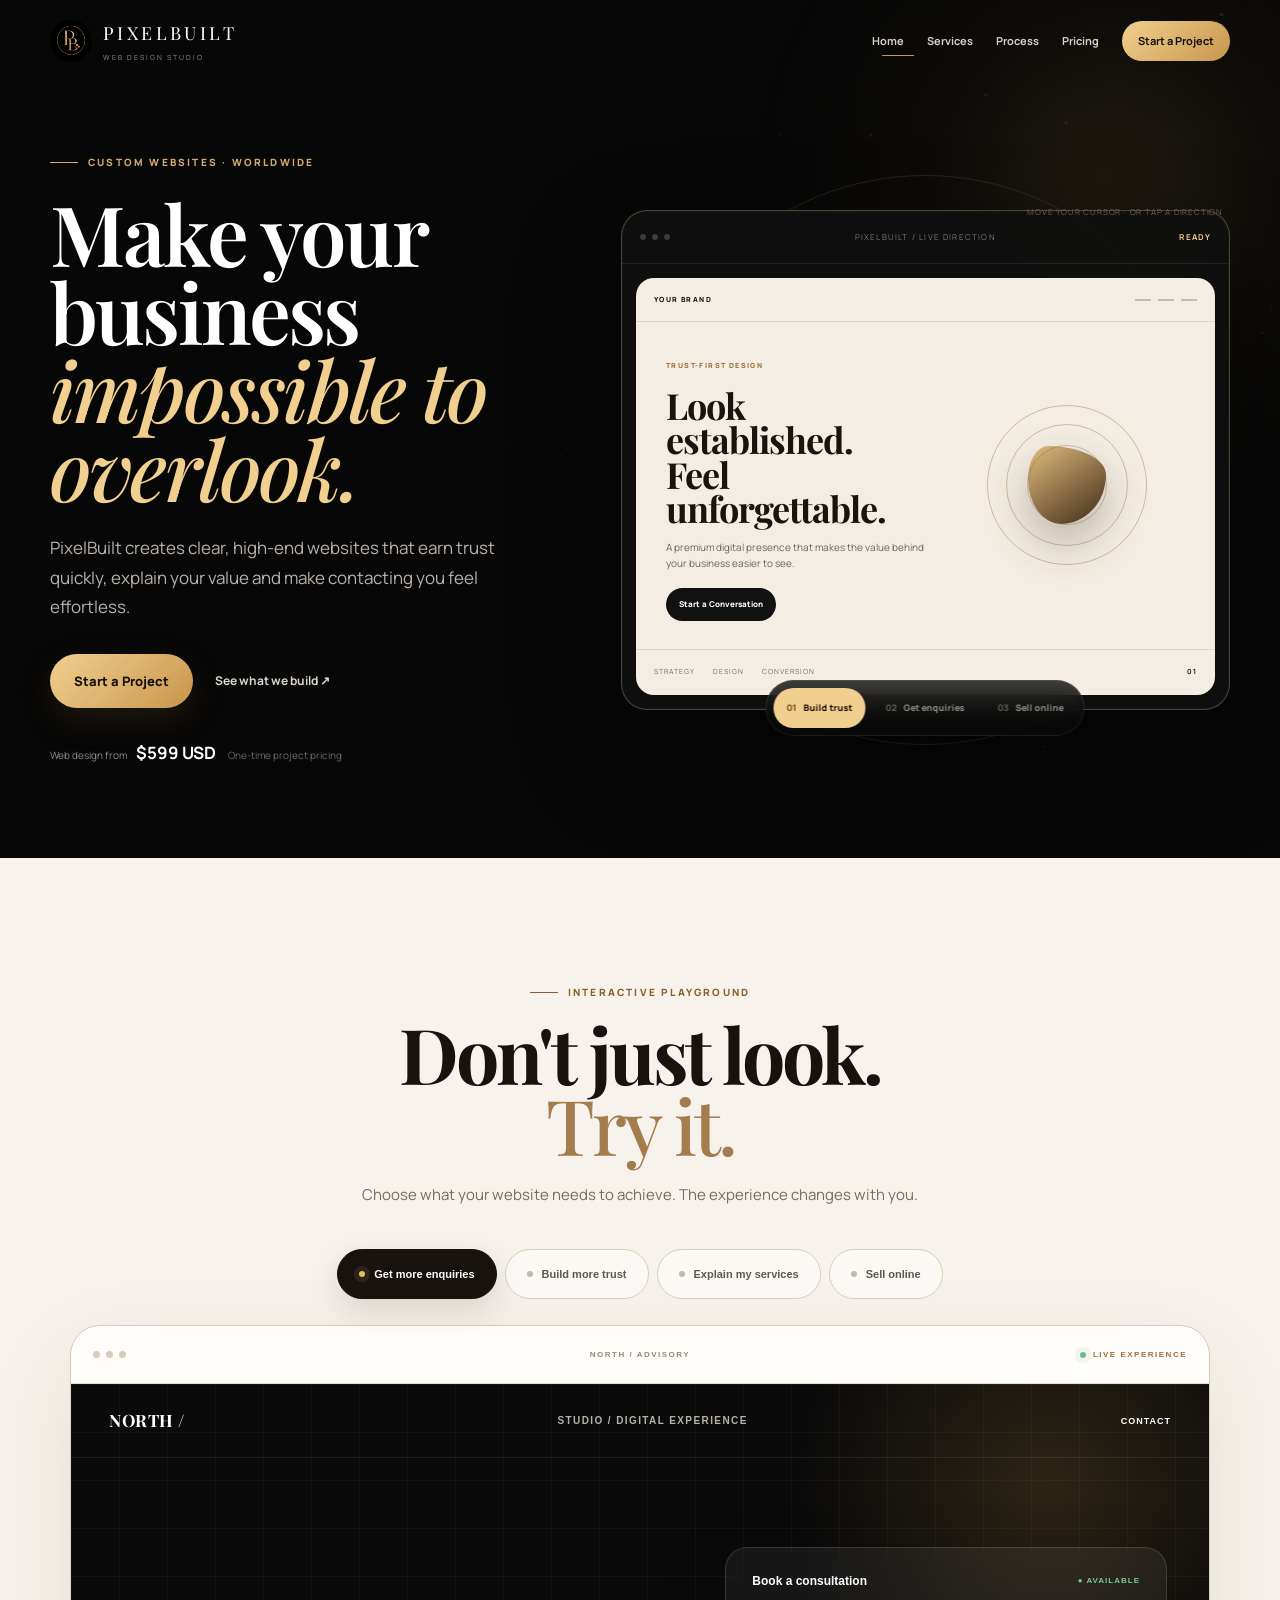
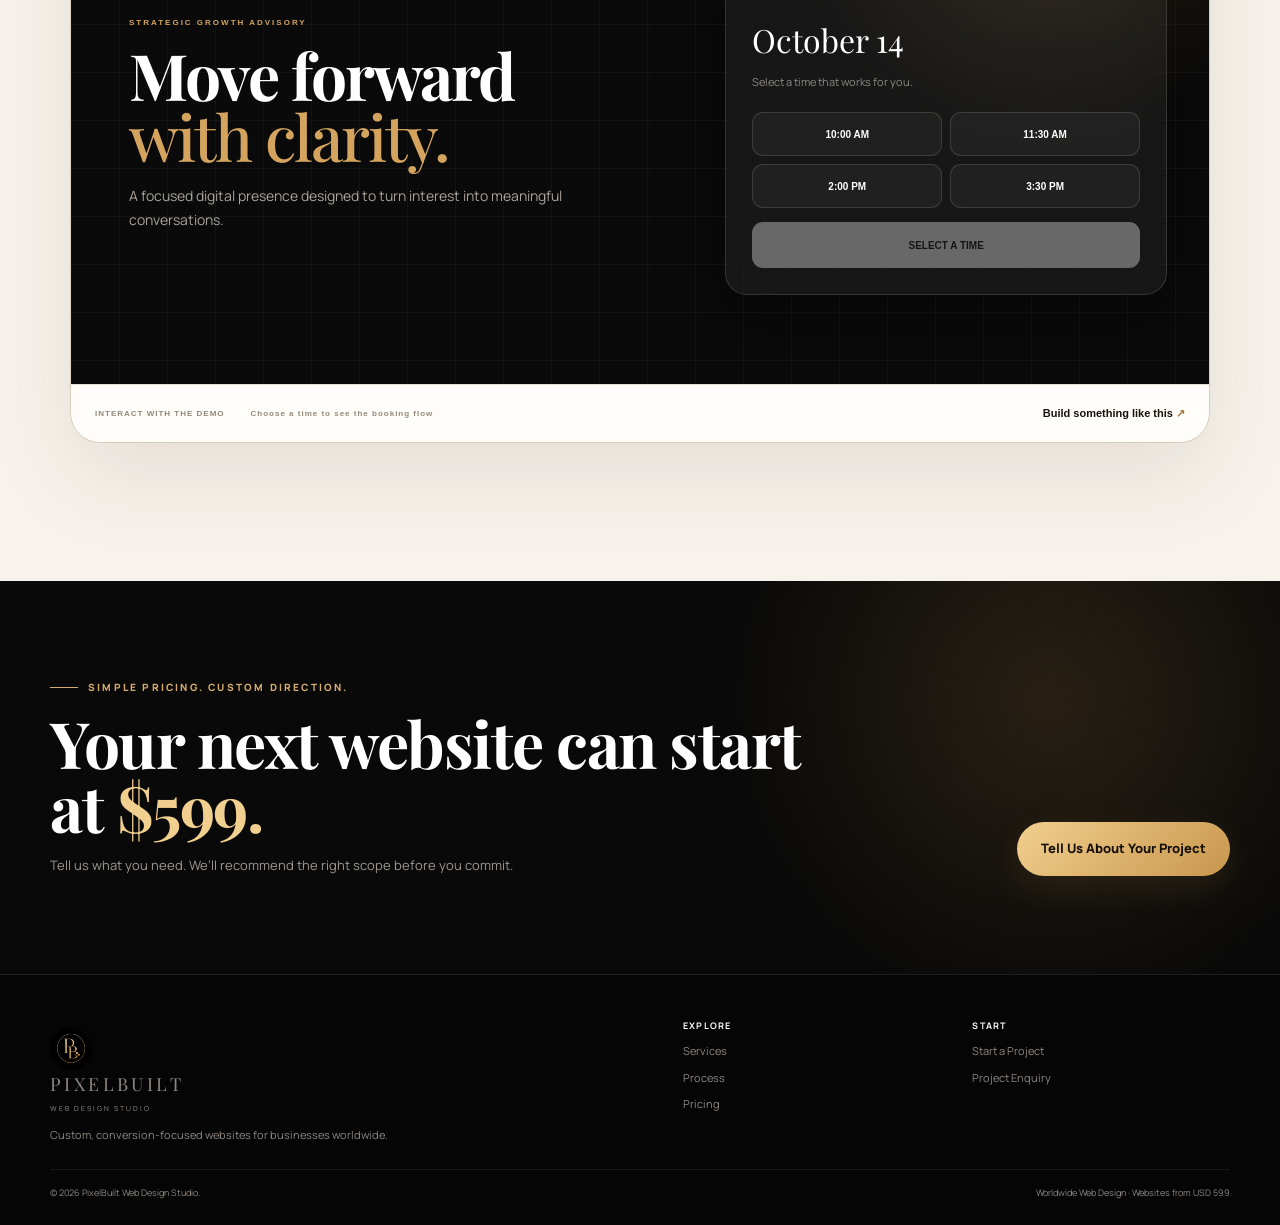
==== index.html @ 4c7f0cd5 "Add files via upload" ====
<!doctype html>
<html lang="en">
<head>
<meta charset="utf-8">
<meta name="viewport" content="width=device-width,initial-scale=1">
<title>PixelBuilt | Custom Websites That Move Business Forward</title>
<meta name="description" content="PixelBuilt designs premium, conversion-focused websites for businesses worldwide. Custom web design from USD 599.">
<meta name="theme-color" content="#070707">
<link rel="stylesheet" href="styles.css">
</head>
<body class="soft-entry home-v5">
<div aria-hidden="true" class="home-loader" id="homeLoader"><div class="home-loader-inner"><div class="home-loader-brand">PIXELBUILT</div><div class="home-loader-line"><i></i></div></div></div>
<header class="navbar">
  <div class="wrap nav">
    <a class="brand" href="index.html" aria-label="PixelBuilt home"><img alt="PixelBuilt logo" src="[data-uri]"><div><span class="brand-name">PIXELBUILT</span><span class="brand-sub">Web Design Studio</span></div></a>
    <nav class="nav-links" aria-label="Main navigation"><a href="index.html" aria-current="page">Home</a><a href="services.html">Services</a><a href="process.html">Process</a><a href="pricing.html">Pricing</a><a class="nav-cta magnetic" href="contact.html"><span>Start a Project</span></a></nav>
    <button class="menu-btn" type="button" aria-label="Open menu" aria-expanded="false">☰</button>
  </div>
</header>
<nav class="mobile-menu" aria-label="Mobile navigation"><a href="index.html">Home</a><a href="services.html">Services</a><a href="process.html">Process</a><a href="pricing.html">Pricing</a><a href="contact.html">Start a Project</a></nav>

<main>
<section class="v5-hero" id="hero">
  <canvas class="v5-field" id="v5Field" aria-hidden="true"></canvas>
  <div class="v5-ambient" aria-hidden="true"></div>
  <div class="wrap v5-hero-grid">
    <div class="v5-copy">
      <p class="v5-kicker reveal">Custom websites · Worldwide</p>
      <h1 class="v5-title reveal">Make your business<br><span>impossible to overlook.</span></h1>
      <p class="v5-lead reveal">PixelBuilt creates clear, high-end websites that earn trust quickly, explain your value and make contacting you feel effortless.</p>
      <div class="v5-actions reveal"><a class="v5-primary magnetic" href="contact.html"><span>Start a Project</span></a><a class="v5-text-link" href="services.html">See what we build <b>↗</b></a></div>
      <div class="v5-price reveal"><span>Web design from</span><strong>$599 USD</strong><i>One-time project pricing</i></div>
    </div>

    <div class="v5-stage reveal" id="v5Stage" aria-label="Interactive website experience preview">
      <div class="v5-orbit orbit-a"></div><div class="v5-orbit orbit-b"></div>
      <div class="v5-browser" id="v5Browser">
        <div class="v5-browser-top"><div class="v5-dots"><i></i><i></i><i></i></div><span>pixelbuilt / live direction</span><b id="v5Status">READY</b></div>
        <div class="v5-browser-body" id="v5BrowserBody">
          <div class="v5-site-head"><span>YOUR BRAND</span><div><i></i><i></i><i></i></div></div>
          <div class="v5-site-hero">
            <div class="v5-site-copy"><small id="v5Eyebrow">TRUST-FIRST DESIGN</small><h2 id="v5PreviewTitle">Look established.<br>Feel unforgettable.</h2><p id="v5PreviewText">A premium digital presence that makes the value behind your business easier to see.</p><button type="button" id="v5PreviewCta">Start a Conversation</button></div>
            <div class="v5-sculpture" aria-hidden="true"><div class="v5-core"></div><span class="v5-ring r1"></span><span class="v5-ring r2"></span><span class="v5-ring r3"></span></div>
          </div>
          <div class="v5-site-foot"><span>Strategy</span><span>Design</span><span>Conversion</span><b>01</b></div>
        </div>
      </div>
      <div class="v5-controls" role="group" aria-label="Change website goal"><button class="active" type="button" data-mode="trust"><span>01</span> Build trust</button><button type="button" data-mode="leads"><span>02</span> Get enquiries</button><button type="button" data-mode="sell"><span>03</span> Sell online</button></div>
      <p class="v5-hint">Move your cursor · or tap a direction</p>
    </div>
  </div>
</section>

<section class="v7-playground" id="playground">
  <div class="wrap">
    <div class="v7-head reveal">
      <p class="v5-kicker dark">Interactive playground</p>
      <h2>Don't just look.<br><span>Try it.</span></h2>
      <p>Choose what your website needs to achieve. The experience changes with you.</p>
    </div>
    <div class="v7-tabs reveal" role="tablist" aria-label="Interactive website demos">
      <button class="active" type="button" data-v7mode="leads" role="tab" aria-selected="true"><i></i>Get more enquiries</button>
      <button type="button" data-v7mode="trust" role="tab" aria-selected="false"><i></i>Build more trust</button>
      <button type="button" data-v7mode="clarity" role="tab" aria-selected="false"><i></i>Explain my services</button>
      <button type="button" data-v7mode="sell" role="tab" aria-selected="false"><i></i>Sell online</button>
    </div>
    <div class="v7-stage reveal" id="v7Stage" data-mode="leads">
      <div class="v7-chrome"><span class="v7-dots"><i></i><i></i><i></i></span><span id="v7Brand">NORTH / ADVISORY</span><span class="v7-live"><i></i> LIVE EXPERIENCE</span></div>
      <div class="v7-demo" id="v7Demo" aria-live="polite"></div>
      <div class="v7-stage-foot"><span>INTERACT WITH THE DEMO</span><span id="v7Hint">Choose a time to see the booking flow</span><a href="contact.html">Build something like this <b>↗</b></a></div>
    </div>
  </div>
</section>

<section class="v5-close">
  <div class="wrap v5-close-inner reveal">
    <div><p class="v5-kicker">Simple pricing. Custom direction.</p><h2>Your next website can start at <span>$599.</span></h2><p>Tell us what you need. We’ll recommend the right scope before you commit.</p></div>
    <a class="v5-primary magnetic" href="contact.html"><span>Tell Us About Your Project</span></a>
  </div>
</section>
</main>

<footer><div class="wrap"><div class="footer-grid"><div><a class="brand" href="index.html"><img alt="PixelBuilt logo" src="[data-uri]"><div><span class="brand-name">PIXELBUILT</span><span class="brand-sub">Web Design Studio</span></div></a><p class="footer-copy">Custom, conversion-focused websites for businesses worldwide.</p></div><div><h4>Explore</h4><a href="services.html">Services</a><a href="process.html">Process</a><a href="pricing.html">Pricing</a></div><div><h4>Start</h4><a href="contact.html">Start a Project</a><a href="contact.html">Project Enquiry</a></div></div><div class="footer-bottom"><span>© 2026 PixelBuilt Web Design Studio.</span><span>Worldwide Web Design · Websites from USD 599</span></div></div></footer>
<script src="app.js"></script><script src="home-v5.js"></script>
</body></html>
---- styles.css ----
@import url('https://fonts.googleapis.com/css2?family=DM+Sans:wght@400;500;600;700&family=Manrope:wght@400;500;600;700;800&family=Playfair+Display:wght@500;600;700&display=swap');
:root{--bg:#070707;--bg2:#0c0c0c;--panel:#111;--panel2:#171717;--gold:#c9964d;--gold2:#f1cf8e;--gold3:#8f652e;--cream:#f4eee5;--ink:#15110d;--muted:#a49b93;--line:rgba(255,255,255,.10);--shadow:0 28px 80px rgba(0,0,0,.35)}
*{box-sizing:border-box;margin:0;padding:0}html{scroll-behavior:smooth}body{font-family:Manrope,Arial,sans-serif;background:var(--bg);color:#fff;line-height:1.6;overflow-x:hidden}a{color:inherit;text-decoration:none}button,input,select,textarea{font:inherit}button{cursor:pointer}img{max-width:100%;display:block}.wrap{width:min(1180px,calc(100% - 42px));margin:auto}.page{min-height:100vh;position:relative}.section{padding:92px 0}.eyebrow{font-size:10px;letter-spacing:2px;text-transform:uppercase;color:var(--gold2);font-weight:800;display:flex;align-items:center;gap:10px}.eyebrow:before{content:"";width:28px;height:1px;background:var(--gold)}.display{font-family:"Playfair Display",serif;font-size:clamp(48px,7vw,88px);line-height:.95;letter-spacing:-2px;font-weight:600}.section-title{font-family:"Playfair Display",serif;font-size:clamp(38px,5vw,62px);line-height:1.02;letter-spacing:-1px}.lead{font-size:16px;color:#b7afa8;max-width:720px}.gold{color:var(--gold2)}
.navbar{position:fixed;inset:0 0 auto;z-index:1000;transition:.25s}.navbar.scrolled{background:rgba(7,7,7,.88);backdrop-filter:blur(18px);border-bottom:1px solid var(--line)}.nav{height:82px;display:flex;align-items:center;justify-content:space-between;gap:22px}.brand{display:flex;align-items:center;gap:11px}.brand img{width:42px;height:42px;border-radius:50%;object-fit:cover}.brand-name{font-family:"Playfair Display",serif;font-size:18px;letter-spacing:3.4px}.brand-sub{font-size:7px;letter-spacing:2px;text-transform:uppercase;color:#978e86;display:block;margin-top:4px}.nav-links{display:flex;align-items:center;gap:23px;font-size:11px;font-weight:700}.nav-links a{position:relative;padding:9px 0;color:#d6cec7}.nav-links a:not(.nav-cta):after{content:"";position:absolute;left:0;bottom:3px;width:0;height:1px;background:var(--gold2);transition:.25s}.nav-links a:hover:after,.nav-links a[aria-current="page"]:after{width:100%}.nav-cta{padding:11px 16px!important;border-radius:999px;background:linear-gradient(135deg,var(--gold2),var(--gold));color:#111!important}.menu-btn{display:none;width:44px;height:44px;border-radius:14px;border:1px solid #2d2d2d;background:#111;color:#fff;font-size:18px}.mobile-menu{display:none}
.page-transition{position:fixed;inset:0;z-index:9999;pointer-events:none;background:#090909;transform:translateY(100%);display:grid;place-items:center}.page-transition.show{animation:pagewipe .65s cubic-bezier(.7,0,.2,1) forwards}.transition-mark{display:flex;align-items:center;gap:10px;font-family:"Playfair Display",serif;letter-spacing:4px;color:var(--gold2)}.transition-mark i{width:7px;height:7px;background:var(--gold);box-shadow:12px 0 0 rgba(201,150,77,.65),24px 0 0 rgba(201,150,77,.35)}@keyframes pagewipe{0%{transform:translateY(100%)}45%{transform:translateY(0)}70%{transform:translateY(0)}100%{transform:translateY(-100%)}}
.cursor-glow{position:fixed;width:340px;height:340px;border-radius:50%;pointer-events:none;z-index:0;background:radial-gradient(circle,rgba(201,150,77,.11),rgba(201,150,77,0) 68%);transform:translate(-50%,-50%);mix-blend-mode:screen;opacity:.75}.grid-bg{position:absolute;inset:0;pointer-events:none;background-image:linear-gradient(rgba(255,255,255,.025) 1px,transparent 1px),linear-gradient(90deg,rgba(255,255,255,.025) 1px,transparent 1px);background-size:48px 48px;mask-image:linear-gradient(to bottom,black,transparent 90%)}
.btns{display:flex;gap:12px;flex-wrap:wrap;margin-top:28px}.btn{min-height:52px;padding:13px 21px;border-radius:999px;border:1px solid transparent;display:inline-flex;align-items:center;justify-content:center;gap:9px;font-size:12px;font-weight:800;transition:.22s ease;position:relative;overflow:hidden}.btn:hover{transform:translateY(-2px)}.btn-gold{background:linear-gradient(135deg,var(--gold2),var(--gold));color:#15110d}.btn-outline{border-color:rgba(255,255,255,.22);color:#fff}.btn-dark{background:#111;color:#fff}.magnetic span{display:inline-block;transition:transform .18s ease}
.hero{min-height:100vh;display:flex;align-items:center;padding:130px 0 80px;position:relative;overflow:hidden;background:radial-gradient(circle at 80% 18%,rgba(201,150,77,.14),transparent 28%),linear-gradient(180deg,#070707,#0b0b0b)}.hero-grid{display:grid;grid-template-columns:1.02fr .98fr;gap:62px;align-items:center;position:relative;z-index:2}.hero .lead{margin-top:22px}.status{display:inline-flex;align-items:center;gap:8px;padding:8px 11px;border:1px solid var(--line);border-radius:999px;color:#cfc7c0;background:rgba(255,255,255,.025);font-size:10px;margin-bottom:22px}.status i{width:6px;height:6px;border-radius:50%;background:#78d39c;box-shadow:0 0 0 5px rgba(120,211,156,.08)}.hero-meta{display:flex;gap:18px;flex-wrap:wrap;margin-top:24px;font-size:10px;color:#8f8881;text-transform:uppercase;letter-spacing:1px}.hero-meta strong{color:#fff;font-weight:700}.hero-price{margin-top:24px;color:#d5cdc5;font-size:12px}.hero-price strong{font-size:20px;color:#fff;margin-left:5px}
.ai-stage{position:relative;perspective:1200px}.ai-shell{border:1px solid rgba(241,207,142,.22);background:linear-gradient(180deg,rgba(21,21,21,.95),rgba(10,10,10,.98));border-radius:28px;box-shadow:0 35px 100px rgba(0,0,0,.45);overflow:hidden;transform-style:preserve-3d;transition:transform .25s ease}.ai-top{height:54px;display:flex;align-items:center;justify-content:space-between;padding:0 17px;border-bottom:1px solid var(--line)}.dots{display:flex;gap:6px}.dots i{width:7px;height:7px;border-radius:50%;background:#383838}.ai-top small{font-size:9px;letter-spacing:1.5px;text-transform:uppercase;color:#81786f}.ai-body{padding:20px}.ai-label{font-size:9px;text-transform:uppercase;letter-spacing:1.6px;color:#8c8176;margin-bottom:9px}.ai-field{display:flex;align-items:center;justify-content:space-between;padding:13px 14px;border:1px solid var(--line);border-radius:14px;background:#101010;margin-bottom:10px}.ai-field span{font-size:12px;color:#ddd5cd}.ai-field b{font-size:10px;color:var(--gold2)}.ai-progress{height:7px;border-radius:999px;background:#1f1f1f;overflow:hidden;margin:16px 0}.ai-progress i{display:block;height:100%;width:0;background:linear-gradient(90deg,var(--gold),var(--gold2));animation:progress 3.8s ease-in-out infinite}@keyframes progress{0%{width:0}48%,78%{width:100%}100%{width:0}}.ai-checks{display:grid;grid-template-columns:1fr 1fr;gap:9px}.ai-check{padding:12px;border-radius:13px;border:1px solid var(--line);background:#0e0e0e;font-size:10px;color:#bcb3aa}.ai-check strong{display:block;color:#fff;font-size:11px;margin-bottom:2px}.ai-preview{margin-top:14px;border:1px solid rgba(201,150,77,.18);border-radius:16px;background:#f5efe6;color:#16110c;overflow:hidden;min-height:180px;position:relative}.preview-nav{height:32px;background:#161616;color:#fff;padding:0 12px;display:flex;align-items:center;justify-content:space-between;font-size:7px;letter-spacing:1px}.preview-screen{display:grid;grid-template-columns:1.1fr .9fr;gap:10px;padding:18px}.preview-copy h4{font-family:"Playfair Display",serif;font-size:22px;line-height:1}.preview-copy p{font-size:8px;color:#655c54;margin-top:8px}.preview-button{display:inline-block;margin-top:10px;font-size:7px;padding:7px 9px;background:#111;color:white;border-radius:999px}.preview-art{border-radius:12px;background:radial-gradient(circle at 60% 30%,rgba(201,150,77,.45),transparent 34%),linear-gradient(135deg,#111,#29231d);min-height:110px;position:relative;overflow:hidden}.preview-art:after{content:"";position:absolute;width:90px;height:90px;border:1px solid rgba(241,207,142,.4);border-radius:22px;right:14px;top:18px;transform:rotate(18deg)}
.trust-strip{background:#0d0d0d;border-top:1px solid var(--line);border-bottom:1px solid var(--line)}.trust-grid{display:grid;grid-template-columns:repeat(4,1fr)}.trust-item{text-align:center;padding:19px 14px;border-right:1px solid var(--line)}.trust-item:last-child{border-right:0}.trust-item strong{font-size:13px;display:block}.trust-item span{display:block;margin-top:3px;font-size:9px;text-transform:uppercase;letter-spacing:1px;color:#8c847c}
.intelligence{background:#f5efe6;color:var(--ink)}.intelligence-grid{display:grid;grid-template-columns:.9fr 1.1fr;gap:50px;align-items:center}.goal-tabs{display:grid;gap:10px;margin-top:26px}.goal-tab{width:100%;text-align:left;padding:16px 18px;border-radius:16px;border:1px solid #d8cdbc;background:#fbf8f3;color:#1a1510;font-weight:800;display:flex;justify-content:space-between;align-items:center;transition:.22s}.goal-tab.active{background:#17120d;color:#fff;border-color:#17120d}.goal-tab small{font-weight:500;color:#8b8178}.goal-tab.active small{color:#bfb6ae}.goal-visual{min-height:420px;border-radius:28px;background:#111;color:#fff;border:1px solid #2a2a2a;position:relative;overflow:hidden;padding:24px;box-shadow:0 25px 60px rgba(40,25,10,.15)}.goal-canvas{position:absolute;inset:72px 24px 24px;display:grid;place-items:center}.goal-ui{width:min(430px,100%);border:1px solid #2c2c2c;background:#0c0c0c;border-radius:18px;padding:16px;transition:.3s}.goal-ui h3{font-family:"Playfair Display",serif;font-size:28px}.goal-ui p{font-size:11px;color:#aaa;margin-top:7px}.goal-modules{display:grid;grid-template-columns:1fr 1fr;gap:9px;margin-top:16px}.goal-module{min-height:78px;border:1px solid #272727;border-radius:12px;padding:11px;background:#141414}.goal-module b{display:block;color:var(--gold2);font-size:9px;text-transform:uppercase;letter-spacing:1px}.goal-module span{font-size:10px;color:#ddd}
.page-hero{padding:150px 0 72px;position:relative;overflow:hidden;background:radial-gradient(circle at 80% 10%,rgba(201,150,77,.12),transparent 26%),linear-gradient(180deg,#070707,#0b0b0b)}.page-hero-grid{display:grid;grid-template-columns:1fr .8fr;gap:50px;align-items:end}.page-index{font-size:10px;letter-spacing:2px;color:#8f867e;text-transform:uppercase;margin-bottom:18px}.page-hero .lead{margin-top:18px}.page-card{border:1px solid var(--line);border-radius:24px;background:#111;padding:24px}.page-card strong{font-family:"Playfair Display",serif;font-size:30px}.page-card p{font-size:11px;color:#aaa;margin-top:7px}
.service-layout{display:grid;grid-template-columns:.74fr 1.26fr;gap:24px}.service-menu{display:grid;gap:10px}.service-tab{padding:18px;border-radius:16px;border:1px solid var(--line);background:#101010;color:#ddd;text-align:left;transition:.2s}.service-tab.active{background:linear-gradient(135deg,#1a1611,#111);border-color:rgba(241,207,142,.28);color:#fff}.service-tab b{display:block;font-family:"Playfair Display",serif;font-size:24px}.service-tab span{font-size:10px;color:#918981}.service-panel{min-height:480px;border-radius:26px;border:1px solid var(--line);background:#111;padding:34px;position:relative;overflow:hidden}.service-panel h2{font-family:"Playfair Display",serif;font-size:48px;line-height:1}.service-panel p{max-width:620px;margin-top:14px;color:#aaa;font-size:14px}.flow{display:grid;grid-template-columns:repeat(4,1fr);gap:10px;margin-top:34px}.flow-step{padding:16px;border:1px solid var(--line);border-radius:15px;background:#0d0d0d;min-height:115px}.flow-step small{color:var(--gold2);font-size:9px;letter-spacing:1px}.flow-step strong{display:block;font-size:13px;margin-top:10px}.service-orbit{position:absolute;width:260px;height:260px;border:1px solid rgba(241,207,142,.12);border-radius:50%;right:-90px;bottom:-80px}.service-orbit:before,.service-orbit:after{content:"";position:absolute;inset:30px;border:1px solid rgba(241,207,142,.10);border-radius:50%}.service-orbit:after{inset:65px}
.process-stack{display:grid;gap:14px}.process-card{min-height:72vh;border:1px solid var(--line);border-radius:28px;background:#111;display:grid;grid-template-columns:120px 1fr;gap:28px;align-items:center;padding:42px;position:sticky;top:100px;overflow:hidden}.process-card:nth-child(2){top:120px}.process-card:nth-child(3){top:140px}.process-card:nth-child(4){top:160px}.process-no{font-family:"Playfair Display",serif;font-size:72px;color:var(--gold2)}.process-card h2{font-family:"Playfair Display",serif;font-size:clamp(44px,6vw,72px);line-height:.96}.process-card p{color:#aaa;max-width:600px;margin-top:15px}.process-chip{display:inline-flex;margin-top:20px;padding:8px 11px;border:1px solid rgba(241,207,142,.2);border-radius:999px;color:#d6b476;font-size:10px}.process-orbit{position:absolute;width:380px;height:380px;border:1px solid rgba(241,207,142,.08);border-radius:50%;right:-150px;top:-120px}
.pricing-grid{display:grid;grid-template-columns:.95fr 1.05fr;gap:24px}.package{border-radius:26px;border:1px solid var(--line);background:#111;padding:30px}.package.featured{background:linear-gradient(145deg,#1a1712,#101010);border-color:rgba(241,207,142,.26)}.package .tag{font-size:9px;letter-spacing:1.4px;text-transform:uppercase;color:var(--gold2)}.package h3{font-family:"Playfair Display",serif;font-size:36px;margin-top:10px}.package .price{font-size:54px;font-weight:800;letter-spacing:-2px;margin-top:8px}.package .price span{font-size:12px;font-weight:500;letter-spacing:0;color:#938a82}.package ul{display:grid;gap:10px;margin-top:20px}.package li{list-style:none;font-size:12px;color:#c0b8b0}.package li:before{content:"✓";color:var(--gold2);margin-right:8px;font-weight:800}.scope-builder{margin-top:24px;border-radius:26px;background:#f5efe6;color:#17120d;padding:28px}.scope-grid{display:grid;grid-template-columns:1fr 1fr;gap:26px}.scope-options{display:grid;gap:10px;margin-top:18px}.scope-option{padding:13px 14px;border:1px solid #d8ccbb;border-radius:13px;background:#fbf8f3;display:flex;align-items:center;gap:10px;cursor:pointer}.scope-option input{accent-color:#9c6d2c}.recommend{padding:24px;border-radius:20px;background:#17120d;color:#fff;min-height:100%;display:flex;flex-direction:column;justify-content:center}.recommend small{color:#cba56f;text-transform:uppercase;letter-spacing:1px}.recommend h3{font-family:"Playfair Display",serif;font-size:42px;margin-top:7px}.recommend p{font-size:12px;color:#aaa;margin-top:8px}.recommend .btn{margin-top:20px;align-self:flex-start}
.contact-shell{display:grid;grid-template-columns:.8fr 1.2fr;gap:42px;align-items:start}.contact-side h2{font-family:"Playfair Display",serif;font-size:50px;line-height:1}.contact-side p{color:#aaa;margin-top:14px}.private-note{margin-top:24px;padding:18px;border:1px solid var(--line);border-radius:18px;background:#111}.private-note strong{font-family:"Playfair Display",serif;font-size:24px}.private-note p{font-size:11px;margin-top:6px}.wizard{border-radius:26px;background:#f5efe6;color:#17120d;padding:28px;box-shadow:var(--shadow)}.wizard-progress{display:flex;gap:7px;margin-bottom:22px}.wizard-progress i{height:4px;flex:1;border-radius:99px;background:#ddd1c1}.wizard-progress i.active{background:#9d6d2d}.wizard-step{display:none}.wizard-step.active{display:block;animation:fade .28s ease}@keyframes fade{from{opacity:0;transform:translateY(6px)}to{opacity:1;transform:none}}.wizard h3{font-family:"Playfair Display",serif;font-size:34px}.wizard p{font-size:12px;color:#6f665d;margin-top:5px}.choice-grid{display:grid;grid-template-columns:1fr 1fr;gap:10px;margin-top:18px}.choice{padding:14px;border:1px solid #d9cebf;background:#fff;border-radius:13px;text-align:left;font-size:12px;font-weight:700}.choice.active{border-color:#9d6d2d;box-shadow:0 0 0 3px rgba(157,109,45,.08)}.field-grid{display:grid;grid-template-columns:1fr 1fr;gap:12px;margin-top:18px}.field.full{grid-column:1/-1}.field label{display:block;font-size:9px;text-transform:uppercase;letter-spacing:1px;font-weight:800;color:#6f665d;margin-bottom:5px}.field input,.field textarea,.field select{width:100%;padding:13px;border:1px solid #d8ccbb;border-radius:11px;background:#fff;outline:none}.field input:focus,.field textarea:focus,.field select:focus{border-color:#9d6d2d;box-shadow:0 0 0 3px rgba(157,109,45,.08)}.wizard-actions{display:flex;justify-content:space-between;gap:10px;margin-top:22px}.wizard-actions .btn{border-radius:13px;min-width:120px}.btn-light{background:#fff;border:1px solid #d8ccbb;color:#17120d}
.cta{padding:90px 0;text-align:center;background:radial-gradient(circle at 50% 10%,rgba(201,150,77,.13),transparent 26%),#090909}.cta h2{font-family:"Playfair Display",serif;font-size:clamp(44px,6vw,76px);line-height:.98}.cta p{max-width:650px;margin:16px auto 0;color:#aaa}.cta .btns{justify-content:center}
footer{padding:44px 0 24px;background:#050505;border-top:1px solid var(--line);color:#8f8780}.footer-grid{display:grid;grid-template-columns:1.4fr .6fr .6fr;gap:32px}.footer-grid h4{font-size:9px;letter-spacing:1.2px;text-transform:uppercase;color:#fff}.footer-grid a{display:block;margin-top:9px;font-size:11px}.footer-copy{max-width:340px;font-size:11px;margin-top:12px}.footer-bottom{border-top:1px solid rgba(255,255,255,.07);margin-top:26px;padding-top:16px;display:flex;justify-content:space-between;gap:16px;font-size:9px}.reveal{opacity:0;transform:translateY(16px);transition:.55s ease}.reveal.show{opacity:1;transform:none}
@media(max-width:980px){.cursor-glow{display:none}.nav-links{display:none}.menu-btn{display:grid;place-items:center}.mobile-menu{position:fixed;inset:74px 14px auto;z-index:1200;background:#0d0d0d;border:1px solid #292929;border-radius:20px;padding:14px;box-shadow:var(--shadow)}.mobile-menu.open{display:block}.mobile-menu a{display:block;padding:13px 10px;border-bottom:1px solid #1f1f1f;font-size:13px}.mobile-menu a:last-child{border-bottom:0;background:linear-gradient(135deg,var(--gold2),var(--gold));color:#111;border-radius:13px;margin-top:8px;font-weight:800}.hero-grid,.intelligence-grid,.page-hero-grid,.service-layout,.pricing-grid,.contact-shell{grid-template-columns:1fr}.hero{min-height:auto}.ai-stage{max-width:720px}.trust-grid{grid-template-columns:1fr 1fr}.trust-item:nth-child(2){border-right:0}.trust-item:nth-child(-n+2){border-bottom:1px solid var(--line)}.flow{grid-template-columns:1fr 1fr}.process-card{min-height:auto;position:relative!important;top:auto!important;grid-template-columns:80px 1fr}.scope-grid{grid-template-columns:1fr}.footer-grid{grid-template-columns:1.2fr .8fr}.footer-grid>div:last-child{grid-column:2}.ai-shell{transform:none!important}}
@media(max-width:620px){.wrap{width:min(100% - 28px,1180px)}.section{padding:68px 0}.nav{height:74px}.brand img{width:36px;height:36px}.brand-name{font-size:15px}.brand-sub{font-size:6px}.hero{padding:108px 0 58px}.display{font-size:clamp(48px,15vw,64px)}.lead{font-size:14px}.btns{display:grid;grid-template-columns:1fr}.btn{width:100%}.hero-meta{display:grid;grid-template-columns:1fr 1fr;gap:8px}.ai-body{padding:14px}.ai-checks{grid-template-columns:1fr}.preview-screen{grid-template-columns:1fr}.preview-art{min-height:88px}.trust-grid{grid-template-columns:1fr 1fr}.goal-visual{min-height:350px;padding:18px}.goal-canvas{inset:62px 16px 16px}.goal-modules{grid-template-columns:1fr}.page-hero{padding:116px 0 58px}.page-card{padding:19px}.service-panel{padding:22px;min-height:420px}.service-panel h2{font-size:40px}.flow{grid-template-columns:1fr 1fr}.flow-step{min-height:96px}.process-card{grid-template-columns:1fr;padding:28px;gap:8px}.process-no{font-size:48px}.process-card h2{font-size:44px}.package{padding:24px}.package .price{font-size:46px}.scope-builder{padding:20px}.contact-shell{gap:26px}.wizard{padding:20px}.choice-grid,.field-grid{grid-template-columns:1fr}.field.full{grid-column:auto}.wizard-actions{display:grid;grid-template-columns:1fr 1fr}.footer-grid{grid-template-columns:1fr}.footer-grid>div:last-child{grid-column:auto}.footer-bottom{flex-direction:column}.section-title{font-size:42px}}
@media(prefers-reduced-motion:reduce){*{animation:none!important;transition:none!important;scroll-behavior:auto!important}.reveal{opacity:1;transform:none}}
/* ===== PixelBuilt V2 motion / conversion enhancements ===== */
.scroll-progress{position:fixed;top:0;left:0;height:2px;width:0;z-index:2500;background:linear-gradient(90deg,var(--gold2),var(--gold));box-shadow:0 0 18px rgba(218,180,92,.35);pointer-events:none}
.motion-word{display:inline-grid;vertical-align:baseline;min-width:4.9em;color:var(--gold);position:relative}.motion-word span{grid-area:1/1;opacity:0;transform:translateY(.42em);transition:opacity .45s ease,transform .55s cubic-bezier(.2,.8,.2,1)}.motion-word span.active{opacity:1;transform:none}
.hero-proofline{display:flex;align-items:center;gap:10px;margin:16px 0 0;color:#bdb8ad;font-size:11px}.hero-proofline i{width:7px;height:7px;border-radius:50%;background:var(--gold);box-shadow:0 0 0 0 rgba(218,180,92,.4);animation:signalPulse 2s infinite}.hero-proofline strong{color:#fff;font-weight:650}@keyframes signalPulse{60%{box-shadow:0 0 0 8px rgba(218,180,92,0)}100%{box-shadow:0 0 0 0 rgba(218,180,92,0)}}
.engine-state{display:flex;align-items:center;justify-content:space-between;gap:14px;padding:10px 14px;border-bottom:1px solid rgba(255,255,255,.07);font-size:9px;letter-spacing:1.2px;text-transform:uppercase;color:#8f8a80}.engine-state strong{color:var(--gold);font-size:9px}.engine-meter{height:2px;background:#1e1e1e;overflow:hidden}.engine-meter i{display:block;height:100%;width:25%;background:linear-gradient(90deg,var(--gold2),var(--gold));transition:width .65s cubic-bezier(.2,.8,.2,1)}
.ai-shell.engine-pulse{animation:enginePulse .55s ease}@keyframes enginePulse{50%{border-color:rgba(218,180,92,.55);box-shadow:0 24px 80px rgba(0,0,0,.5),0 0 0 1px rgba(218,180,92,.08)}}
.signal-section{padding:44px 0 92px}.signal-shell{border-top:1px solid var(--line);border-bottom:1px solid var(--line);padding:42px 0;display:grid;grid-template-columns:.9fr 1.1fr;gap:70px;align-items:center}.signal-kicker{font-size:9px;letter-spacing:2px;text-transform:uppercase;color:var(--gold);margin-bottom:12px}.signal-title{font-size:clamp(38px,5vw,72px);line-height:.94;letter-spacing:-3px;margin:0}.signal-title em{font-style:normal;color:#777;transition:color .35s}.signal-copy{font-size:15px;line-height:1.8;color:#a7a39b;max-width:560px}.signal-switcher{display:flex;flex-wrap:wrap;gap:8px;margin-top:22px}.signal-btn{border:1px solid #2b2b2b;background:#0d0d0d;color:#aaa;padding:11px 14px;border-radius:999px;font:inherit;font-size:10px;cursor:pointer;transition:.25s}.signal-btn.active,.signal-btn:hover{border-color:rgba(218,180,92,.55);color:#fff;background:rgba(218,180,92,.08)}
.pixel-trail{position:fixed;width:5px;height:5px;background:var(--gold);z-index:2499;pointer-events:none;opacity:.75;transform:translate(-50%,-50%) rotate(45deg);animation:pixelFade .7s forwards}@keyframes pixelFade{to{opacity:0;transform:translate(-50%,-50%) rotate(90deg) scale(.2)}}
.tap-flash{position:absolute;border:1px solid rgba(218,180,92,.45);border-radius:50%;width:12px;height:12px;pointer-events:none;animation:tapFlash .55s ease-out forwards}@keyframes tapFlash{to{opacity:0;transform:scale(5)}}
.nav-links a:not(.nav-cta){position:relative}.nav-links a:not(.nav-cta)::after{content:"";position:absolute;left:10px;right:10px;bottom:3px;height:1px;background:var(--gold);transform:scaleX(0);transform-origin:right;transition:transform .28s ease}.nav-links a:hover::after,.nav-links a[aria-current="page"]::after{transform:scaleX(1);transform-origin:left}
.reveal-word{display:inline-block;overflow:hidden;vertical-align:bottom}.reveal-word>span{display:inline-block;transform:translateY(110%);transition:transform .7s cubic-bezier(.16,1,.3,1)}.show .reveal-word>span{transform:none}
@media(max-width:980px){.signal-shell{grid-template-columns:1fr;gap:24px}.pixel-trail{display:none}.signal-title{letter-spacing:-2px}.engine-state{padding:9px 12px}}
@media(max-width:620px){.signal-section{padding:20px 0 64px}.signal-shell{padding:34px 0}.signal-title{font-size:44px}.signal-copy{font-size:13px}.signal-switcher{display:grid;grid-template-columns:1fr 1fr}.signal-btn{min-height:44px}.hero-proofline{font-size:10px;line-height:1.5}.motion-word{min-width:4.6em}}
@media(prefers-reduced-motion:reduce){.hero-proofline i,.pixel-trail{animation:none!important}.motion-word span{transition:none}.engine-meter i{transition:none}}

/* V3 — calmer US-market layout: less content, more purposeful interaction */
.soft-entry main,.soft-entry footer{animation:softPageIn .42s ease both}@keyframes softPageIn{from{opacity:.01;transform:translateY(5px)}to{opacity:1;transform:none}}
.page-transition{display:none!important}
.home-loader{position:fixed;inset:0;z-index:12000;background:#070707;display:grid;place-items:center;transition:opacity .48s ease,visibility .48s ease}.home-loader.hide{opacity:0;visibility:hidden;pointer-events:none}.home-loader-inner{width:min(260px,70vw);text-align:center}.home-loader-brand{font-family:"Playfair Display",serif;font-size:22px;letter-spacing:5px;color:#f1cf8e}.home-loader-line{height:1px;background:#232323;margin-top:18px;overflow:hidden}.home-loader-line i{display:block;width:40%;height:100%;background:linear-gradient(90deg,transparent,var(--gold2),var(--gold));animation:homeLoad 1.05s ease-in-out both}@keyframes homeLoad{from{transform:translateX(-120%)}to{transform:translateX(260%)}}
.hero{min-height:auto;padding:148px 0 92px}.hero-grid{gap:74px}.hero .display{font-size:clamp(52px,6.6vw,84px);max-width:760px}.hero .lead{max-width:630px;font-size:17px;line-height:1.75}.hero-meta{margin-top:28px;gap:24px}.hero-meta div{display:flex;flex-direction:column;gap:2px;color:#78716b;font-size:9px}.hero-meta strong{font-size:11px}.ai-stage{opacity:.98}.ai-shell{box-shadow:0 30px 90px rgba(0,0,0,.42)}
.direction-section{padding:108px 0}.direction-shell{display:grid;grid-template-columns:.9fr 1.1fr;gap:80px;align-items:center}.direction-copy .lead{margin-top:18px}.direction-options{display:grid;gap:7px;margin-top:30px}.direction-option{width:100%;min-height:58px;border:1px solid #252525;background:#0d0d0d;color:#aaa;text-align:left;padding:14px 18px;border-radius:14px;display:flex;align-items:center;gap:16px;font-size:13px;transition:.28s ease}.direction-option span{font-size:9px;color:#6f675f;letter-spacing:1px}.direction-option:hover,.direction-option.active{background:#141414;border-color:rgba(201,150,77,.48);color:#fff;transform:translateX(5px)}.direction-option.active span{color:var(--gold2)}.direction-preview{min-width:0}.preview-browser{border:1px solid #242424;border-radius:24px;overflow:hidden;background:linear-gradient(145deg,#121212,#0b0b0b);box-shadow:0 34px 90px rgba(0,0,0,.32);transition:transform .35s ease,border-color .35s ease}.preview-browser:hover{transform:translateY(-4px);border-color:rgba(201,150,77,.32)}.browser-top{height:48px;display:flex;align-items:center;gap:7px;padding:0 16px;border-bottom:1px solid #222;color:#635d57;font-size:9px;letter-spacing:1px}.browser-top i{width:6px;height:6px;border-radius:50%;background:#393939}.browser-top span{margin-left:6px}.preview-content{padding:48px}.preview-kicker{font-size:9px;text-transform:uppercase;letter-spacing:2px;color:var(--gold2)}.preview-content h3{font-family:"Playfair Display",serif;font-size:clamp(36px,4vw,54px);line-height:1.02;margin-top:15px}.preview-content p{max-width:520px;color:#9c948d;font-size:13px;line-height:1.8;margin-top:18px}.preview-lines{display:grid;gap:9px;margin-top:32px}.preview-lines i{height:7px;border-radius:99px;background:#1e1e1e}.preview-lines i:nth-child(1){width:82%}.preview-lines i:nth-child(2){width:64%}.preview-lines i:nth-child(3){width:44%}.preview-cta{display:inline-flex;margin-top:30px;padding:12px 16px;border-radius:999px;background:linear-gradient(135deg,var(--gold2),var(--gold));color:#111;font-size:10px;font-weight:800}.text-link{display:inline-flex;align-items:center;gap:8px;margin-top:18px;font-size:11px;color:#b6aea7}.text-link span{color:var(--gold2);transition:transform .2s}.text-link:hover span{transform:translate(3px,-3px)}
.simple-offer{padding:96px 0;background:#f4eee5;color:#17120d}.simple-offer .eyebrow{color:#855b20}.simple-offer-grid{display:grid;grid-template-columns:1fr .8fr;gap:72px;align-items:end}.simple-offer .section-title{max-width:700px}.offer-side p{font-size:14px;line-height:1.8;color:#655d56;max-width:520px}.offer-actions{display:flex;align-items:center;gap:20px;margin-top:25px}.simple-offer .text-link{color:#554c45;margin-top:0}.cta{padding:104px 0}.cta h2{max-width:850px;margin:auto}.cta p{max-width:600px}
@media(max-width:980px){.direction-shell,.simple-offer-grid{grid-template-columns:1fr;gap:42px}.preview-browser:hover{transform:none}.direction-option:hover{transform:none}.hero-grid{gap:44px}.hero{padding-top:124px}}
@media(max-width:620px){.hero{padding:108px 0 62px}.hero .display{font-size:clamp(43px,12.5vw,58px);line-height:1}.hero .lead{font-size:14px;line-height:1.7}.hero-meta{grid-template-columns:repeat(3,1fr);gap:10px}.direction-section{padding:72px 0}.direction-options{margin-top:22px}.direction-option{min-height:54px;padding:12px 14px}.preview-content{padding:28px 22px}.preview-content h3{font-size:38px}.simple-offer{padding:72px 0}.offer-actions{display:grid;align-items:stretch;gap:10px}.offer-actions .text-link{justify-content:center;min-height:44px;align-items:center}.cta{padding:78px 0}.home-loader-inner{width:210px}.home-loader-brand{font-size:18px;letter-spacing:4px}}
@media(prefers-reduced-motion:reduce){.soft-entry main,.soft-entry footer,.home-loader-line i{animation:none!important}.direction-option,.preview-browser{transition:none!important}}

/* V4 — calmer, premium hero: one message + one interactive experience */
.hero-clean{min-height:auto;padding:150px 0 112px;background:radial-gradient(circle at 84% 18%,rgba(201,150,77,.11),transparent 31%),linear-gradient(180deg,#070707,#0a0a0a)}
.hero-clean-grid{display:grid;grid-template-columns:.96fr 1.04fr;gap:92px;align-items:center;position:relative;z-index:2}
.hero-clean-copy{max-width:670px}
.hero-clean-title{font-size:clamp(54px,6.4vw,86px);line-height:.98;letter-spacing:-2.4px;max-width:760px}
.hero-clean .lead{margin-top:24px;max-width:610px;font-size:17px;line-height:1.75;color:#aaa39c}
.hero-clean-actions{display:flex;align-items:center;gap:24px;margin-top:32px;flex-wrap:wrap}
.hero-clean-link{display:inline-flex;align-items:center;gap:8px;color:#d8d0c9;font-size:12px;font-weight:700;transition:.25s}
.hero-clean-link span{color:var(--gold2);transition:transform .25s}.hero-clean-link:hover{color:#fff}.hero-clean-link:hover span{transform:translate(3px,-3px)}
.hero-clean-note{margin-top:20px;color:#77716b;font-size:10px;letter-spacing:.15px}.hero-clean-note strong{color:#c9c1b9;font-weight:650}
.experience-card{min-width:0;border:1px solid rgba(255,255,255,.1);border-radius:30px;background:linear-gradient(145deg,rgba(20,20,20,.96),rgba(10,10,10,.99));box-shadow:0 34px 100px rgba(0,0,0,.36);overflow:hidden;position:relative;transition:border-color .35s,transform .35s}
@media(hover:hover) and (pointer:fine){.experience-card:hover{border-color:rgba(201,150,77,.3);transform:translateY(-3px)}}
.experience-top{padding:18px 20px 0}.experience-label{display:block;color:#726b65;font-size:9px;text-transform:uppercase;letter-spacing:1.7px;margin-bottom:12px}
.experience-tabs{display:flex;gap:6px;flex-wrap:wrap}.experience-tab{border:1px solid #272727;background:#0d0d0d;color:#8f8983;border-radius:999px;padding:9px 12px;font-size:10px;font-weight:700;min-height:38px;transition:.25s}.experience-tab.active{background:#f0c982;color:#15110c;border-color:#f0c982}.experience-tab:focus-visible{outline:2px solid var(--gold2);outline-offset:2px}
.experience-canvas{margin:18px;border-radius:22px;background:#f4eee5;color:#17120d;min-height:430px;position:relative;overflow:hidden;padding:28px 30px 24px;display:grid;grid-template-columns:1.05fr .95fr;grid-template-rows:auto 1fr auto;column-gap:24px}
.experience-brand{grid-column:1/-1;font-size:8px;letter-spacing:2px;font-weight:800;color:#7d746b}
.experience-copy{align-self:center;position:relative;z-index:2;max-width:370px}.experience-kicker{font-size:9px;text-transform:uppercase;letter-spacing:1.6px;color:#8e6228;font-weight:800}.experience-copy h2{font-family:"Playfair Display",serif;font-size:clamp(34px,3.5vw,48px);line-height:1.02;letter-spacing:-1px;margin-top:11px}.experience-copy p{font-size:11px;line-height:1.75;color:#6d645c;margin-top:14px;max-width:330px}.experience-cta{display:inline-flex;margin-top:22px;padding:10px 13px;border-radius:999px;background:#111;color:#fff;font-size:9px;font-weight:800}
.experience-visual{position:relative;align-self:center;justify-self:center;width:min(210px,100%);aspect-ratio:1;display:grid;place-items:center}.visual-core{width:44%;aspect-ratio:1;border-radius:28% 45% 38% 52%;background:radial-gradient(circle at 30% 30%,#efd7a0,rgba(201,150,77,.85) 42%,#49351f 100%);filter:saturate(.82);animation:coreMorph 7s ease-in-out infinite}.visual-orbit{position:absolute;border:1px solid rgba(23,18,13,.18);border-radius:44%}.orbit-one{width:78%;height:78%;animation:orbitSpin 16s linear infinite}.orbit-two{width:58%;height:58%;transform:rotate(35deg);animation:orbitSpinReverse 12s linear infinite}.visual-dot{position:absolute;width:7px;height:7px;border-radius:2px;background:#8c632f}.dot-one{left:13%;top:46%}.dot-two{right:17%;top:20%}.dot-three{right:9%;bottom:26%}
.experience-footer{grid-column:1/-1;display:flex;gap:10px;flex-wrap:wrap;align-self:end;padding-top:20px;border-top:1px solid rgba(23,18,13,.1);font-size:8px;text-transform:uppercase;letter-spacing:1px;color:#756c64}.experience-footer span+span:before{content:"·";margin-right:10px;color:#b18a52}
@keyframes coreMorph{0%,100%{border-radius:28% 45% 38% 52%;transform:rotate(-5deg) scale(1)}50%{border-radius:47% 30% 54% 34%;transform:rotate(7deg) scale(1.07)}}@keyframes orbitSpin{to{transform:rotate(360deg)}}@keyframes orbitSpinReverse{to{transform:rotate(-325deg)}}
@media(max-width:980px){.hero-clean{padding:126px 0 86px}.hero-clean-grid{grid-template-columns:1fr;gap:54px}.hero-clean-copy{max-width:760px}.experience-card{max-width:760px;width:100%}}
@media(max-width:620px){.hero-clean{padding:108px 0 68px}.hero-clean-grid{gap:38px}.hero-clean-title{font-size:clamp(46px,13vw,60px);letter-spacing:-1.6px}.hero-clean .lead{font-size:14px;line-height:1.7;margin-top:19px}.hero-clean-actions{display:grid;grid-template-columns:1fr;gap:12px;margin-top:26px}.hero-clean-actions .btn{width:100%}.hero-clean-link{justify-content:center;min-height:44px}.hero-clean-note{text-align:center;margin-top:13px}.experience-card{border-radius:22px}.experience-top{padding:16px 15px 0}.experience-tabs{display:grid;grid-template-columns:repeat(3,1fr);gap:5px}.experience-tab{padding:8px 5px;font-size:9px;min-width:0}.experience-canvas{margin:13px;min-height:420px;padding:22px 18px 19px;grid-template-columns:1fr;grid-template-rows:auto auto 1fr auto;gap:0}.experience-copy{margin-top:25px;max-width:none}.experience-copy h2{font-size:36px}.experience-copy p{font-size:11px}.experience-visual{width:154px;margin:24px auto 10px}.experience-footer{justify-content:center;text-align:center;gap:7px}.experience-footer span+span:before{margin-right:7px}}
@media(prefers-reduced-motion:reduce){.visual-core,.visual-orbit{animation:none!important}.experience-card{transition:none!important}}

/* ===== PixelBuilt V5 — immersive, clean technology-led home ===== */
.home-v5{background:#070707;color:#fff}
.home-v5 .navbar{border-bottom:1px solid transparent}
.home-v5 .navbar.scrolled{background:rgba(7,7,7,.82)}
.v5-hero{position:relative;min-height:760px;padding:154px 0 92px;overflow:hidden;background:#070707}
.v5-field{position:absolute;inset:0;width:100%;height:100%;opacity:.52;pointer-events:none}
.v5-ambient{position:absolute;width:720px;height:720px;border-radius:50%;right:-180px;top:-180px;background:radial-gradient(circle,rgba(201,150,77,.18),rgba(201,150,77,.05) 34%,transparent 68%);filter:blur(6px);pointer-events:none}
.v5-hero:after{content:"";position:absolute;inset:0;background:linear-gradient(90deg,#070707 0%,rgba(7,7,7,.93) 32%,rgba(7,7,7,.48) 67%,rgba(7,7,7,.18));pointer-events:none}
.v5-hero-grid{position:relative;z-index:2;display:grid;grid-template-columns:.9fr 1.1fr;gap:72px;align-items:center}
.v5-kicker{font-size:10px;letter-spacing:2.2px;text-transform:uppercase;font-weight:800;color:#d3ab6d;display:flex;align-items:center;gap:10px}.v5-kicker:before{content:"";width:28px;height:1px;background:currentColor}.v5-kicker.dark{color:#8a6028}
.v5-title{font-family:"Playfair Display",serif;font-size:clamp(58px,6.5vw,92px);line-height:.94;letter-spacing:-2.8px;font-weight:600;margin-top:24px;max-width:740px}.v5-title span{color:var(--gold2);font-style:italic;font-weight:500}
.v5-lead{margin-top:26px;max-width:630px;font-size:17px;line-height:1.75;color:#b9b1aa}
.v5-actions{display:flex;align-items:center;gap:22px;margin-top:32px;flex-wrap:wrap}.v5-primary{min-height:54px;padding:0 24px;border-radius:999px;background:linear-gradient(135deg,var(--gold2),var(--gold));color:#16100a;font-weight:800;font-size:13px;display:inline-flex;align-items:center;justify-content:center;transition:transform .2s ease,box-shadow .2s ease;box-shadow:0 12px 34px rgba(201,150,77,.12)}.v5-primary:hover{box-shadow:0 18px 45px rgba(201,150,77,.2)}.v5-text-link{font-size:12px;color:#ddd6cf;font-weight:700}.v5-text-link b,.v5-inline-cta b{display:inline-block;transition:transform .2s}.v5-text-link:hover b,.v5-inline-cta:hover b{transform:translate(3px,-3px)}
.v5-price{display:flex;align-items:baseline;gap:9px;margin-top:31px;color:#938b84;font-size:10px;flex-wrap:wrap}.v5-price strong{font-size:17px;color:#fff}.v5-price i{font-style:normal;color:#6f6963;margin-left:3px}
.v5-stage{position:relative;min-height:560px;perspective:1200px;display:flex;align-items:center;justify-content:center}
.v5-orbit{position:absolute;left:50%;top:50%;border:1px solid rgba(241,207,142,.12);border-radius:50%;transform:translate(-50%,-50%);pointer-events:none}.orbit-a{width:570px;height:570px;animation:v5spin 24s linear infinite}.orbit-b{width:450px;height:450px;border-style:dashed;animation:v5spinReverse 19s linear infinite}@keyframes v5spin{to{transform:translate(-50%,-50%) rotate(360deg)}}@keyframes v5spinReverse{to{transform:translate(-50%,-50%) rotate(-360deg)}}
.v5-browser{position:relative;width:min(100%,640px);border-radius:26px;background:rgba(15,15,15,.94);border:1px solid rgba(241,207,142,.28);box-shadow:0 42px 100px rgba(0,0,0,.48),0 0 0 1px rgba(255,255,255,.025) inset;overflow:hidden;transform-style:preserve-3d;will-change:transform;transition:transform .22s ease-out}
.v5-browser-top{height:53px;padding:0 18px;display:flex;align-items:center;gap:12px;border-bottom:1px solid rgba(255,255,255,.08);color:#7f7770;font-size:8px;letter-spacing:1.2px;text-transform:uppercase}.v5-browser-top>span{flex:1;text-align:center}.v5-browser-top>b{font-size:8px;color:var(--gold2)}.v5-dots{display:flex;gap:6px}.v5-dots i{width:6px;height:6px;border-radius:50%;background:#3e3b39}
.v5-browser-body{margin:14px;background:#f3ede3;color:#19140f;border-radius:18px;overflow:hidden;min-height:405px;transition:background .38s ease,color .38s ease}
.v5-site-head{height:44px;padding:0 18px;display:flex;align-items:center;justify-content:space-between;border-bottom:1px solid rgba(21,17,13,.1);font-size:7px;letter-spacing:1.4px;font-weight:900}.v5-site-head>div{display:flex;gap:7px}.v5-site-head i{display:block;width:16px;height:2px;background:rgba(21,17,13,.22)}
.v5-site-hero{display:grid;grid-template-columns:1.05fr .95fr;align-items:center;min-height:300px;padding:28px 30px;gap:20px}.v5-site-copy small{font-size:7px;letter-spacing:1.4px;font-weight:900;color:#9a6e34}.v5-site-copy h2{font-family:"Playfair Display",serif;font-size:36px;line-height:.96;letter-spacing:-1px;margin-top:12px}.v5-site-copy p{font-size:10px;line-height:1.65;margin-top:13px;max-width:270px;color:#6d655c}.v5-site-copy button{border:0;background:#111;color:#fff;border-radius:999px;padding:10px 13px;font-size:8px;font-weight:800;margin-top:16px}
.v5-sculpture{width:190px;height:190px;margin:auto;position:relative;display:grid;place-items:center}.v5-core{width:78px;height:78px;border-radius:26% 74% 58% 42%/42% 37% 63% 58%;background:linear-gradient(145deg,#e2bd7d,#3d2a16);box-shadow:0 20px 45px rgba(61,42,22,.3);animation:v5morph 6s ease-in-out infinite}.v5-ring{position:absolute;border:1px solid rgba(130,91,43,.35);border-radius:50%;inset:15px;animation:v5ring 8s linear infinite}.v5-ring.r2{inset:34px;animation-duration:6s;animation-direction:reverse}.v5-ring.r3{inset:55px;animation-duration:4s}@keyframes v5ring{to{transform:rotate(360deg)}}@keyframes v5morph{0%,100%{border-radius:26% 74% 58% 42%/42% 37% 63% 58%;transform:rotate(-4deg) scale(1)}50%{border-radius:61% 39% 42% 58%/50% 61% 39% 50%;transform:rotate(7deg) scale(1.08)}}
.v5-site-foot{height:46px;display:flex;align-items:center;gap:18px;padding:0 18px;border-top:1px solid rgba(21,17,13,.1);font-size:7px;text-transform:uppercase;letter-spacing:1px;color:#756b62}.v5-site-foot b{margin-left:auto;color:#17120d}
.v5-controls{position:absolute;left:50%;bottom:4px;transform:translateX(-50%);display:flex;gap:7px;padding:7px;border:1px solid rgba(255,255,255,.08);background:rgba(10,10,10,.74);backdrop-filter:blur(14px);border-radius:999px;z-index:4;white-space:nowrap}.v5-controls button{min-height:40px;border:0;border-radius:999px;background:transparent;color:#8e8780;padding:0 13px;font-size:9px;font-weight:800;cursor:pointer;transition:.22s}.v5-controls button span{color:#5f5953;margin-right:5px}.v5-controls button.active{background:#f1cf8e;color:#17110a}.v5-controls button.active span{color:#71501f}.v5-hint{position:absolute;right:8px;top:26px;font-size:8px;color:#68615b;letter-spacing:.8px;text-transform:uppercase}
.v5-intent{padding:118px 0;background:#f6f1e9;color:#17120d}.v5-intent-head{max-width:870px}.v5-intent-head h2{font-family:"Playfair Display",serif;font-size:clamp(48px,5.6vw,76px);line-height:.98;letter-spacing:-2px;margin-top:18px}.v5-intent-head h2 span{color:#8b755c;font-weight:500}
.v5-intent-lab{display:grid;grid-template-columns:1.2fr .8fr;gap:70px;margin-top:64px;align-items:start}.v5-intent-sentence{font-family:"Playfair Display",serif;font-size:clamp(32px,3.5vw,54px);line-height:1.18;color:#1c1712}.v5-intent-sentence button{font:inherit;line-height:inherit;border:0;background:transparent;color:#a08f7c;padding:0 3px;cursor:pointer;position:relative}.v5-intent-sentence button:after{content:"";position:absolute;left:4px;right:4px;bottom:2px;height:2px;background:#c9964d;transform:scaleX(0);transform-origin:left;transition:.25s}.v5-intent-sentence button:hover,.v5-intent-sentence button.active{color:#15110d}.v5-intent-sentence button.active:after{transform:scaleX(1)}
.v5-intent-result{border-left:1px solid #d8cbb9;padding-left:34px;min-height:210px}.v5-intent-result small{font-size:8px;letter-spacing:1.5px;color:#8b755c;font-weight:900}.v5-intent-result h3{font-family:"Playfair Display",serif;font-size:34px;line-height:1.05;margin-top:15px}.v5-intent-result p{font-size:13px;line-height:1.75;color:#665e55;margin-top:14px;max-width:420px}.v5-inline-cta{display:inline-flex;margin-top:22px;font-size:11px;font-weight:900;border-bottom:1px solid #a47a40;padding-bottom:4px}
.v5-close{padding:98px 0;background:radial-gradient(circle at 82% 30%,rgba(201,150,77,.16),transparent 30%),#090909}.v5-close-inner{display:flex;align-items:end;justify-content:space-between;gap:44px}.v5-close h2{font-family:"Playfair Display",serif;font-size:clamp(42px,5vw,66px);line-height:1;letter-spacing:-1.5px;margin-top:16px;max-width:760px}.v5-close h2 span{color:var(--gold2)}.v5-close p:not(.v5-kicker){color:#9f9790;max-width:620px;margin-top:16px;font-size:13px}
@media(max-width:980px){.v5-hero{padding-top:128px}.v5-hero-grid{grid-template-columns:1fr;gap:52px}.v5-copy{max-width:760px}.v5-stage{min-height:540px}.v5-hero:after{background:linear-gradient(180deg,#070707 0%,rgba(7,7,7,.72) 56%,rgba(7,7,7,.28))}.v5-intent-lab{grid-template-columns:1fr;gap:38px}.v5-intent-result{border-left:0;border-top:1px solid #d8cbb9;padding:28px 0 0}.v5-close-inner{align-items:flex-start;flex-direction:column}.v5-close .v5-primary{align-self:flex-start}}
@media(max-width:620px){.v5-hero{padding:108px 0 66px;min-height:auto}.v5-title{font-size:clamp(48px,14vw,66px);letter-spacing:-1.8px}.v5-lead{font-size:14px;line-height:1.7}.v5-actions{display:grid;grid-template-columns:1fr;margin-top:26px;gap:13px}.v5-primary{width:100%}.v5-text-link{text-align:center;min-height:44px;display:flex;align-items:center;justify-content:center}.v5-price{justify-content:center;margin-top:22px}.v5-price i{width:100%;text-align:center}.v5-stage{min-height:490px;margin-top:2px}.v5-orbit{display:none}.v5-browser{border-radius:20px;transform:none!important}.v5-browser-top{height:45px;padding:0 13px}.v5-browser-top>span{font-size:6px}.v5-browser-body{margin:9px;min-height:360px}.v5-site-head{height:38px;padding:0 13px}.v5-site-hero{grid-template-columns:1fr;padding:22px 18px 12px;min-height:276px}.v5-site-copy h2{font-size:31px}.v5-site-copy p{font-size:9px}.v5-sculpture{width:115px;height:115px;position:absolute;right:15px;bottom:56px;opacity:.48}.v5-core{width:48px;height:48px}.v5-site-foot{height:40px;padding:0 12px;gap:11px}.v5-controls{bottom:0;width:100%;justify-content:center;padding:6px;gap:4px}.v5-controls button{flex:1;padding:0 6px;font-size:8px}.v5-controls button span{display:none}.v5-hint{display:none}.v5-intent{padding:78px 0}.v5-intent-head h2{font-size:46px}.v5-intent-lab{margin-top:42px}.v5-intent-sentence{font-size:34px}.v5-intent-sentence button{display:inline}.v5-intent-result h3{font-size:30px}.v5-close{padding:74px 0}.v5-close h2{font-size:44px}}
@media(prefers-reduced-motion:reduce){.orbit-a,.orbit-b,.v5-core,.v5-ring{animation:none!important}.v5-browser{transition:none!important}}

/* V6 goal experience — clean, interactive, product-like */
.v6-goals{padding:124px 0 132px;background:#f7f3ec;color:#17120d;overflow:hidden}.v6-goals-head{text-align:center;max-width:760px;margin:0 auto}.v6-goals-head .v5-kicker{justify-content:center}.v6-goals-head h2{font-family:"Playfair Display",serif;font-size:clamp(48px,5.3vw,76px);line-height:1;letter-spacing:-2px;margin:18px 0 18px}.v6-goals-head h2 span{color:#a37d4e;font-weight:500}.v6-goals-head>p:last-child{font-size:15px;color:#756b61;line-height:1.7}.v6-goal-tabs{display:flex;justify-content:center;gap:8px;flex-wrap:wrap;margin:42px auto 34px}.v6-goal-tabs button{border:1px solid #d9cdbd;background:rgba(255,255,255,.42);color:#62584e;border-radius:999px;min-height:48px;padding:0 22px;font:800 12px/1 Arial,sans-serif;cursor:pointer;transition:transform .25s,background .25s,color .25s,border-color .25s,box-shadow .25s}.v6-goal-tabs button:hover{transform:translateY(-2px);border-color:#b89668}.v6-goal-tabs button.active{background:#17120d;color:#fff;border-color:#17120d;box-shadow:0 12px 30px rgba(30,20,10,.12)}.v6-live{max-width:1080px;margin:0 auto;border:1px solid #d8cbb9;border-radius:28px;background:#fffdf9;box-shadow:0 30px 80px rgba(65,45,20,.08);overflow:hidden}.v6-live-top{height:58px;padding:0 22px;display:grid;grid-template-columns:1fr auto 1fr;align-items:center;border-bottom:1px solid #e7ded2}.v6-live-top>span{display:flex;gap:6px}.v6-live-top i{display:block;width:7px;height:7px;border-radius:50%;background:#d8cbb9}.v6-live-top small{font-size:8px;font-weight:900;letter-spacing:1.7px;color:#8f8172}.v6-live-top>b{text-align:right;font-size:8px;letter-spacing:1.4px;color:#a4773c}.v6-live-body{display:grid;grid-template-columns:.9fr 1.1fr;min-height:470px}.v6-preview-copy{padding:70px 34px 62px 58px;display:flex;flex-direction:column;justify-content:center}.v6-preview-copy>small{font-size:8px;font-weight:900;letter-spacing:1.6px;color:#a4773c}.v6-preview-copy h3{font-family:"Playfair Display",serif;font-size:clamp(44px,4.1vw,62px);line-height:.98;letter-spacing:-1.7px;margin:20px 0}.v6-preview-copy h3 em{font-style:normal;color:#a37d4e;font-weight:500}.v6-preview-copy p{max-width:420px;color:#6e655c;font-size:14px;line-height:1.75}.v6-demo-cta{margin-top:28px;align-self:flex-start;display:inline-flex;align-items:center;gap:14px;background:#17120d;color:#fff;border-radius:999px;padding:15px 20px;font-size:11px;font-weight:900}.v6-demo-cta b{font-size:14px;color:#e5b96f}.v6-visual{position:relative;margin:24px 24px 24px 0;border-radius:21px;overflow:hidden;background:#0b0b0b;min-height:420px}.v6-grid{position:absolute;inset:0;background-image:linear-gradient(rgba(255,255,255,.045) 1px,transparent 1px),linear-gradient(90deg,rgba(255,255,255,.045) 1px,transparent 1px);background-size:38px 38px;mask-image:linear-gradient(to bottom,#000,transparent 92%)}.v6-glow{position:absolute;width:280px;height:280px;border-radius:50%;left:38%;top:18%;background:radial-gradient(circle,rgba(216,167,91,.24),rgba(216,167,91,0) 68%);animation:v6float 5s ease-in-out infinite}.v6-visual svg{position:absolute;inset:8% 6%;width:88%;height:78%;overflow:visible}.v6-visual path{fill:none;stroke:#d6a45b;stroke-width:1.5;stroke-dasharray:7 8;opacity:.75;animation:v6dash 7s linear infinite}.v6-signal span{position:absolute;width:7px;height:7px;border-radius:50%;background:#efc478;box-shadow:0 0 0 7px rgba(239,196,120,.08),0 0 25px rgba(239,196,120,.45);animation:v6pulse 2.6s ease-in-out infinite}.v6-signal span:nth-child(1){left:18%;top:68%}.v6-signal span:nth-child(2){left:39%;top:33%;animation-delay:.5s}.v6-signal span:nth-child(3){left:65%;top:61%;animation-delay:1s}.v6-signal span:nth-child(4){right:12%;top:25%;animation-delay:1.5s}.v6-card{position:absolute;min-width:132px;padding:13px 15px;border:1px solid rgba(255,255,255,.12);background:rgba(20,20,20,.72);backdrop-filter:blur(12px);border-radius:14px;color:#fff;transition:.4s}.v6-card small{display:block;color:#9d9489;font-size:6px;letter-spacing:1.3px;margin-bottom:5px}.v6-card b{font-size:11px}.v6-card.one{left:9%;bottom:12%;animation:v6card 5s ease-in-out infinite}.v6-card.two{right:8%;top:13%;animation:v6card 5s ease-in-out infinite reverse}.v6-live-foot{min-height:58px;padding:0 24px;display:flex;align-items:center;gap:28px;border-top:1px solid #e7ded2;font-size:9px;font-weight:800;color:#8a7d70;text-transform:uppercase;letter-spacing:.7px}.v6-live-foot a{margin-left:auto;color:#17120d;text-transform:none;letter-spacing:0;font-size:11px}.v6-live-foot a b{color:#a4773c}.v6-live.is-switching .v6-preview-copy,.v6-live.is-switching .v6-visual{animation:v6switch .38s ease}.v6-live[data-goal="trust"] .v6-glow{left:20%;top:8%}.v6-live[data-goal="clarity"] .v6-glow{left:55%;top:35%}.v6-live[data-goal="sell"] .v6-glow{left:46%;top:4%;transform:scale(1.18)}
@keyframes v6float{50%{transform:translate(18px,14px) scale(1.08)}}@keyframes v6pulse{50%{transform:scale(1.45);opacity:.65}}@keyframes v6dash{to{stroke-dashoffset:-120}}@keyframes v6card{50%{transform:translateY(-7px)}}@keyframes v6switch{0%{opacity:.45;transform:translateY(7px)}100%{opacity:1;transform:none}}
@media(max-width:820px){.v6-goals{padding:90px 0}.v6-goal-tabs{justify-content:flex-start;overflow-x:auto;flex-wrap:nowrap;padding:2px 2px 10px;scrollbar-width:none}.v6-goal-tabs::-webkit-scrollbar{display:none}.v6-goal-tabs button{flex:0 0 auto}.v6-live-body{grid-template-columns:1fr}.v6-preview-copy{padding:46px 34px 32px}.v6-visual{margin:0 20px 20px;min-height:340px}.v6-live-foot span{display:none}.v6-live-foot a{margin-left:auto}.v6-live-top{grid-template-columns:1fr 1fr}.v6-live-top small{display:none}}
@media(max-width:620px){.v6-goals{padding:74px 0 80px}.v6-goals-head{text-align:left}.v6-goals-head .v5-kicker{justify-content:flex-start}.v6-goals-head h2{font-size:44px;letter-spacing:-1.2px}.v6-goals-head>p:last-child{font-size:13px}.v6-goal-tabs{margin:30px 0 22px}.v6-goal-tabs button{min-height:44px;padding:0 17px;font-size:10px}.v6-live{border-radius:21px}.v6-live-top{height:48px;padding:0 15px}.v6-preview-copy{padding:34px 22px 26px}.v6-preview-copy h3{font-size:40px;margin:14px 0}.v6-preview-copy p{font-size:12px}.v6-demo-cta{margin-top:22px}.v6-visual{margin:0 12px 12px;min-height:280px}.v6-card{min-width:108px;padding:10px 11px}.v6-card.one{left:6%;bottom:9%}.v6-card.two{right:5%;top:9%}.v6-live-foot{min-height:50px;padding:0 16px}.v6-live-foot a{font-size:10px}}
@media(prefers-reduced-motion:reduce){.v6-glow,.v6-visual path,.v6-signal span,.v6-card{animation:none!important}}


/* V7 interactive playground */
.v7-playground{padding:126px 0 138px;background:#f7f3ec;color:#17120d;overflow:hidden}.v7-head{text-align:center;max-width:760px;margin:0 auto 42px}.v7-head .v5-kicker{justify-content:center}.v7-head h2{font-family:"Playfair Display",serif;font-size:clamp(54px,6vw,88px);line-height:.92;letter-spacing:-3px;margin:18px 0 22px}.v7-head h2 span{color:#a37d4e;font-weight:500}.v7-head>p:last-child{font-size:15px;color:#756b61;line-height:1.7}.v7-tabs{display:flex;justify-content:center;gap:8px;flex-wrap:wrap;margin:0 auto 26px}.v7-tabs button{border:1px solid #d9cdbd;background:rgba(255,255,255,.5);color:#62584e;border-radius:999px;min-height:50px;padding:0 21px;font:800 11px/1 Arial,sans-serif;cursor:pointer;display:flex;align-items:center;gap:9px;transition:.3s cubic-bezier(.2,.8,.2,1)}.v7-tabs button i{width:6px;height:6px;border-radius:50%;background:#c9b9a6;transition:.3s}.v7-tabs button:hover{transform:translateY(-2px);border-color:#b89668}.v7-tabs button.active{background:#17120d;color:#fff;border-color:#17120d;box-shadow:0 12px 32px rgba(30,20,10,.13)}.v7-tabs button.active i{background:#e6b867;box-shadow:0 0 0 5px rgba(230,184,103,.1)}
.v7-stage{max-width:1140px;margin:auto;border:1px solid #d8cbb9;border-radius:30px;background:#fffdf9;box-shadow:0 34px 90px rgba(65,45,20,.1);overflow:hidden;transition:.4s}.v7-chrome{height:58px;padding:0 22px;display:grid;grid-template-columns:1fr auto 1fr;align-items:center;border-bottom:1px solid #e7ded2;font:800 8px/1 Arial,sans-serif;letter-spacing:1.5px;color:#958777}.v7-dots{display:flex;gap:6px}.v7-dots i{width:7px;height:7px;border-radius:50%;background:#d8cbb9}.v7-live{justify-self:end;display:flex;align-items:center;gap:7px;color:#9b703a}.v7-live i{width:6px;height:6px;border-radius:50%;background:#70b98b;box-shadow:0 0 0 5px rgba(112,185,139,.1);animation:v7pulse 2s infinite}.v7-demo{position:relative;min-height:600px;background:#0a0a0a;color:#fff;overflow:hidden;isolation:isolate}.v7-demo:before{content:"";position:absolute;inset:0;z-index:-2;background-image:linear-gradient(rgba(255,255,255,.035) 1px,transparent 1px),linear-gradient(90deg,rgba(255,255,255,.035) 1px,transparent 1px);background-size:48px 48px}.v7-demo:after{content:"";position:absolute;width:520px;height:520px;border-radius:50%;right:-100px;top:-160px;z-index:-1;background:radial-gradient(circle,rgba(205,154,77,.18),transparent 68%);pointer-events:none;transition:1s}.v7-demo.switching>*{animation:v7swap .42s ease both}.v7-stage-foot{min-height:58px;padding:0 24px;display:flex;align-items:center;gap:26px;border-top:1px solid #e7ded2;font:800 8px/1 Arial,sans-serif;letter-spacing:1px;color:#948779}.v7-stage-foot a{margin-left:auto;color:#17120d;font-size:11px;letter-spacing:0;text-transform:none}.v7-stage-foot a b{color:#a4773c}
.v7-site-nav{height:74px;padding:0 38px;display:flex;align-items:center;justify-content:space-between;border-bottom:1px solid rgba(255,255,255,.08);font:800 10px/1 Arial,sans-serif;letter-spacing:1.4px}.v7-site-nav strong{font-family:"Playfair Display",serif;font-size:17px;letter-spacing:.5px}.v7-site-nav span{color:#b9b2aa}.v7-site-nav button{border:0;background:transparent;color:#fff;font:800 9px Arial;letter-spacing:1px;cursor:pointer}.v7-leads{min-height:526px;display:grid;grid-template-columns:1.15fr .85fr}.v7-lead-copy{padding:74px 30px 64px 58px;display:flex;flex-direction:column;justify-content:center}.v7-label{font:900 8px/1 Arial;letter-spacing:2px;color:#d4a45e;text-transform:uppercase}.v7-lead-copy h3,.v7-trust-copy h3,.v7-shop-copy h3{font-family:"Playfair Display",serif;font-size:clamp(48px,5vw,72px);line-height:.94;letter-spacing:-2px;margin:18px 0}.v7-lead-copy h3 em,.v7-trust-copy h3 em,.v7-shop-copy h3 em{font-style:normal;color:#d4a45e;font-weight:500}.v7-lead-copy p,.v7-shop-copy p{max-width:470px;color:#aaa39b;font-size:14px;line-height:1.75}.v7-book{margin:52px 42px 52px 0;align-self:center;border:1px solid rgba(255,255,255,.13);border-radius:22px;background:rgba(255,255,255,.055);backdrop-filter:blur(18px);padding:26px;box-shadow:0 30px 70px rgba(0,0,0,.3)}.v7-book-top{display:flex;justify-content:space-between;align-items:center;margin-bottom:26px}.v7-book-top b{font:800 12px Arial}.v7-book-top span{font:700 8px Arial;color:#75c995;letter-spacing:1px}.v7-date{font-family:"Playfair Display",serif;font-size:32px;margin-bottom:8px}.v7-book p{font-size:11px;color:#8e8983;margin-bottom:22px}.v7-times{display:grid;grid-template-columns:1fr 1fr;gap:8px}.v7-times button{height:44px;border:1px solid rgba(255,255,255,.13);border-radius:11px;background:rgba(255,255,255,.04);color:#fff;font:700 10px Arial;cursor:pointer;transition:.25s}.v7-times button:hover,.v7-times button.selected{background:#d4a45e;color:#17120d;border-color:#d4a45e;transform:translateY(-1px)}.v7-confirm{margin-top:14px;height:46px;width:100%;border:0;border-radius:11px;background:#fff;color:#111;font:900 10px Arial;cursor:pointer;transition:.25s}.v7-confirm.ready{background:#d4a45e}.v7-confirm:disabled{opacity:.35;cursor:not-allowed}
.v7-trust{padding:62px 58px 56px}.v7-trust-copy{max-width:720px}.v7-trust-copy p{color:#a8a098;max-width:580px;line-height:1.7}.v7-metrics{display:grid;grid-template-columns:repeat(3,1fr);gap:12px;margin-top:48px}.v7-metric{padding:25px;border:1px solid rgba(255,255,255,.1);border-radius:17px;background:rgba(255,255,255,.035);transition:.3s}.v7-metric:hover{transform:translateY(-5px);background:rgba(255,255,255,.06)}.v7-metric b{display:block;font-family:"Playfair Display",serif;font-size:40px;color:#e5b76e}.v7-metric span{font:800 8px Arial;letter-spacing:1.2px;color:#8f8881}.v7-quote{margin-top:12px;padding:24px;border:1px solid rgba(255,255,255,.1);border-radius:17px;display:flex;justify-content:space-between;gap:30px;align-items:center}.v7-quote q{font-family:"Playfair Display",serif;font-size:20px;line-height:1.35;max-width:650px}.v7-quote small{font:800 8px Arial;letter-spacing:1px;color:#9c958e;white-space:nowrap}
.v7-services{min-height:526px;display:grid;grid-template-columns:.78fr 1.22fr}.v7-service-menu{padding:46px 28px 46px 42px;border-right:1px solid rgba(255,255,255,.08)}.v7-service-menu>small{font:800 8px Arial;letter-spacing:1.6px;color:#8f8881}.v7-service-menu button{width:100%;display:flex;justify-content:space-between;align-items:center;padding:21px 0;border:0;border-bottom:1px solid rgba(255,255,255,.09);background:transparent;color:#77716b;text-align:left;font-family:"Playfair Display",serif;font-size:24px;cursor:pointer;transition:.3s}.v7-service-menu button span{font:800 8px Arial;color:#655f5a}.v7-service-menu button.active,.v7-service-menu button:hover{color:#fff;padding-left:8px}.v7-service-menu button.active span{color:#d4a45e}.v7-service-detail{padding:70px 58px;display:flex;flex-direction:column;justify-content:center;position:relative}.v7-service-detail:before{content:"";position:absolute;width:260px;height:260px;border:1px solid rgba(212,164,94,.18);border-radius:34% 66% 61% 39%;right:35px;top:60px;animation:v7shape 9s linear infinite;pointer-events:none}.v7-service-detail h3{font-family:"Playfair Display",serif;font-size:clamp(48px,5vw,72px);line-height:.95;margin:18px 0;max-width:600px}.v7-service-detail p{max-width:520px;color:#aaa39b;line-height:1.7}.v7-tech-tags{display:flex;flex-wrap:wrap;gap:7px;margin-top:28px}.v7-tech-tags span{border:1px solid rgba(255,255,255,.12);border-radius:999px;padding:9px 12px;font:800 8px Arial;letter-spacing:.7px;color:#b9b2aa}
.v7-shop{min-height:526px;display:grid;grid-template-columns:.8fr 1.2fr}.v7-shop-copy{padding:62px 20px 54px 54px;display:flex;flex-direction:column;justify-content:center}.v7-product-zone{position:relative;display:grid;place-items:center;perspective:900px;overflow:hidden}.v7-product-orbit{position:absolute;width:360px;height:360px;border:1px solid rgba(212,164,94,.18);border-radius:50%;animation:v7orbit 14s linear infinite}.v7-product-orbit:after{content:"";position:absolute;width:8px;height:8px;border-radius:50%;background:#e5b76e;top:30px;left:62px;box-shadow:0 0 22px #d4a45e}.v7-product{width:210px;height:290px;border-radius:34px 34px 28px 28px;background:linear-gradient(145deg,#2b2927,#111);border:1px solid rgba(255,255,255,.15);box-shadow:inset 16px 0 30px rgba(255,255,255,.04),inset -18px -10px 35px rgba(0,0,0,.6),0 40px 70px rgba(0,0,0,.5);position:relative;transition:transform .2s ease;display:flex;align-items:flex-end;justify-content:center;padding:28px;z-index:2}.v7-product:before{content:"NØVA";position:absolute;top:44%;left:50%;transform:translate(-50%,-50%);font:900 16px Arial;letter-spacing:4px;color:#d7b273}.v7-product:after{content:"";position:absolute;top:-20px;width:82px;height:34px;border-radius:9px 9px 3px 3px;background:linear-gradient(90deg,#151515,#3b3834,#151515);border:1px solid rgba(255,255,255,.12)}.v7-product small{font:700 7px Arial;letter-spacing:1.5px;color:#777}.v7-shop-actions{margin-top:28px}.v7-variants{display:flex;gap:8px;margin-bottom:13px}.v7-variants button{width:34px;height:34px;border-radius:50%;border:1px solid rgba(255,255,255,.18);background:#181818;cursor:pointer;position:relative}.v7-variants button:nth-child(2){background:#a08c72}.v7-variants button:nth-child(3){background:#d8d1c5}.v7-variants button.active:after{content:"";position:absolute;inset:-5px;border:1px solid #d4a45e;border-radius:50%}.v7-add{height:48px;padding:0 22px;border:0;border-radius:999px;background:#fff;color:#111;font:900 10px Arial;cursor:pointer;transition:.3s}.v7-add:hover{background:#d4a45e;transform:translateY(-2px)}.v7-bag{position:absolute;right:22px;top:20px;font:800 9px Arial;letter-spacing:1px;color:#ddd}.v7-bag.bump{animation:v7bump .45s ease}.v7-cart{position:absolute;right:0;top:0;bottom:0;width:min(360px,90%);background:#f7f3ec;color:#17120d;z-index:8;padding:34px;transform:translateX(102%);transition:.45s cubic-bezier(.2,.8,.2,1);box-shadow:-30px 0 70px rgba(0,0,0,.3)}.v7-cart.open{transform:none}.v7-cart-top{display:flex;justify-content:space-between;align-items:center}.v7-cart-top b{font-family:"Playfair Display",serif;font-size:28px}.v7-cart-top button{border:0;background:transparent;font-size:20px;cursor:pointer}.v7-cart-item{margin-top:42px;padding:20px 0;border-top:1px solid #ddd0bf;border-bottom:1px solid #ddd0bf;display:flex;justify-content:space-between}.v7-cart-item strong{font-family:"Playfair Display",serif}.v7-cart-total{display:flex;justify-content:space-between;margin:24px 0;font-weight:800}.v7-checkout{width:100%;height:50px;border:0;border-radius:999px;background:#17120d;color:#fff;font-weight:900;cursor:pointer}
@keyframes v7pulse{50%{opacity:.45}}@keyframes v7swap{0%{opacity:.2;transform:translateY(10px) scale(.995)}100%{opacity:1;transform:none}}@keyframes v7shape{to{transform:rotate(360deg)}}@keyframes v7orbit{to{transform:rotate(360deg)}}@keyframes v7bump{50%{transform:scale(1.25);color:#e5b76e}}
@media(max-width:820px){.v7-playground{padding:90px 0 100px}.v7-tabs{justify-content:flex-start;overflow-x:auto;flex-wrap:nowrap;padding:2px 2px 10px;scrollbar-width:none}.v7-tabs::-webkit-scrollbar{display:none}.v7-tabs button{flex:0 0 auto}.v7-demo{min-height:0}.v7-leads,.v7-services,.v7-shop{grid-template-columns:1fr}.v7-lead-copy,.v7-shop-copy{padding:52px 34px 30px}.v7-book{margin:0 28px 34px}.v7-service-menu{padding:30px;border-right:0;border-bottom:1px solid rgba(255,255,255,.08)}.v7-service-menu button{font-size:20px;padding:16px 0}.v7-service-detail{padding:48px 34px 60px;min-height:380px}.v7-trust{padding:52px 34px}.v7-product-zone{min-height:430px}.v7-stage-foot span{display:none}.v7-stage-foot a{margin-left:auto}.v7-chrome{grid-template-columns:1fr 1fr}.v7-chrome>span:nth-child(2){display:none}}
@media(max-width:620px){.v7-playground{padding:76px 0 84px}.v7-head{text-align:left;margin-bottom:30px}.v7-head .v5-kicker{justify-content:flex-start}.v7-head h2{font-size:48px;letter-spacing:-1.7px}.v7-head>p:last-child{font-size:13px}.v7-tabs{margin-bottom:18px}.v7-tabs button{min-height:44px;padding:0 16px;font-size:10px}.v7-stage{border-radius:21px}.v7-chrome{height:48px;padding:0 15px}.v7-lead-copy h3,.v7-trust-copy h3,.v7-shop-copy h3,.v7-service-detail h3{font-size:42px}.v7-lead-copy,.v7-shop-copy{padding:42px 24px 26px}.v7-book{margin:0 16px 24px;padding:20px}.v7-trust{padding:42px 24px}.v7-metrics{grid-template-columns:1fr 1fr;margin-top:30px}.v7-metric:last-child{grid-column:1/-1}.v7-quote{align-items:flex-start;flex-direction:column}.v7-service-menu{padding:24px}.v7-service-detail{padding:42px 24px 50px;min-height:350px}.v7-service-detail:before{width:190px;height:190px;right:-40px}.v7-product-zone{min-height:370px}.v7-product-orbit{width:300px;height:300px}.v7-product{width:175px;height:245px}.v7-stage-foot{padding:0 16px}.v7-stage-foot a{font-size:10px}}
@media(prefers-reduced-motion:reduce){.v7-live i,.v7-service-detail:before,.v7-product-orbit{animation:none!important}}
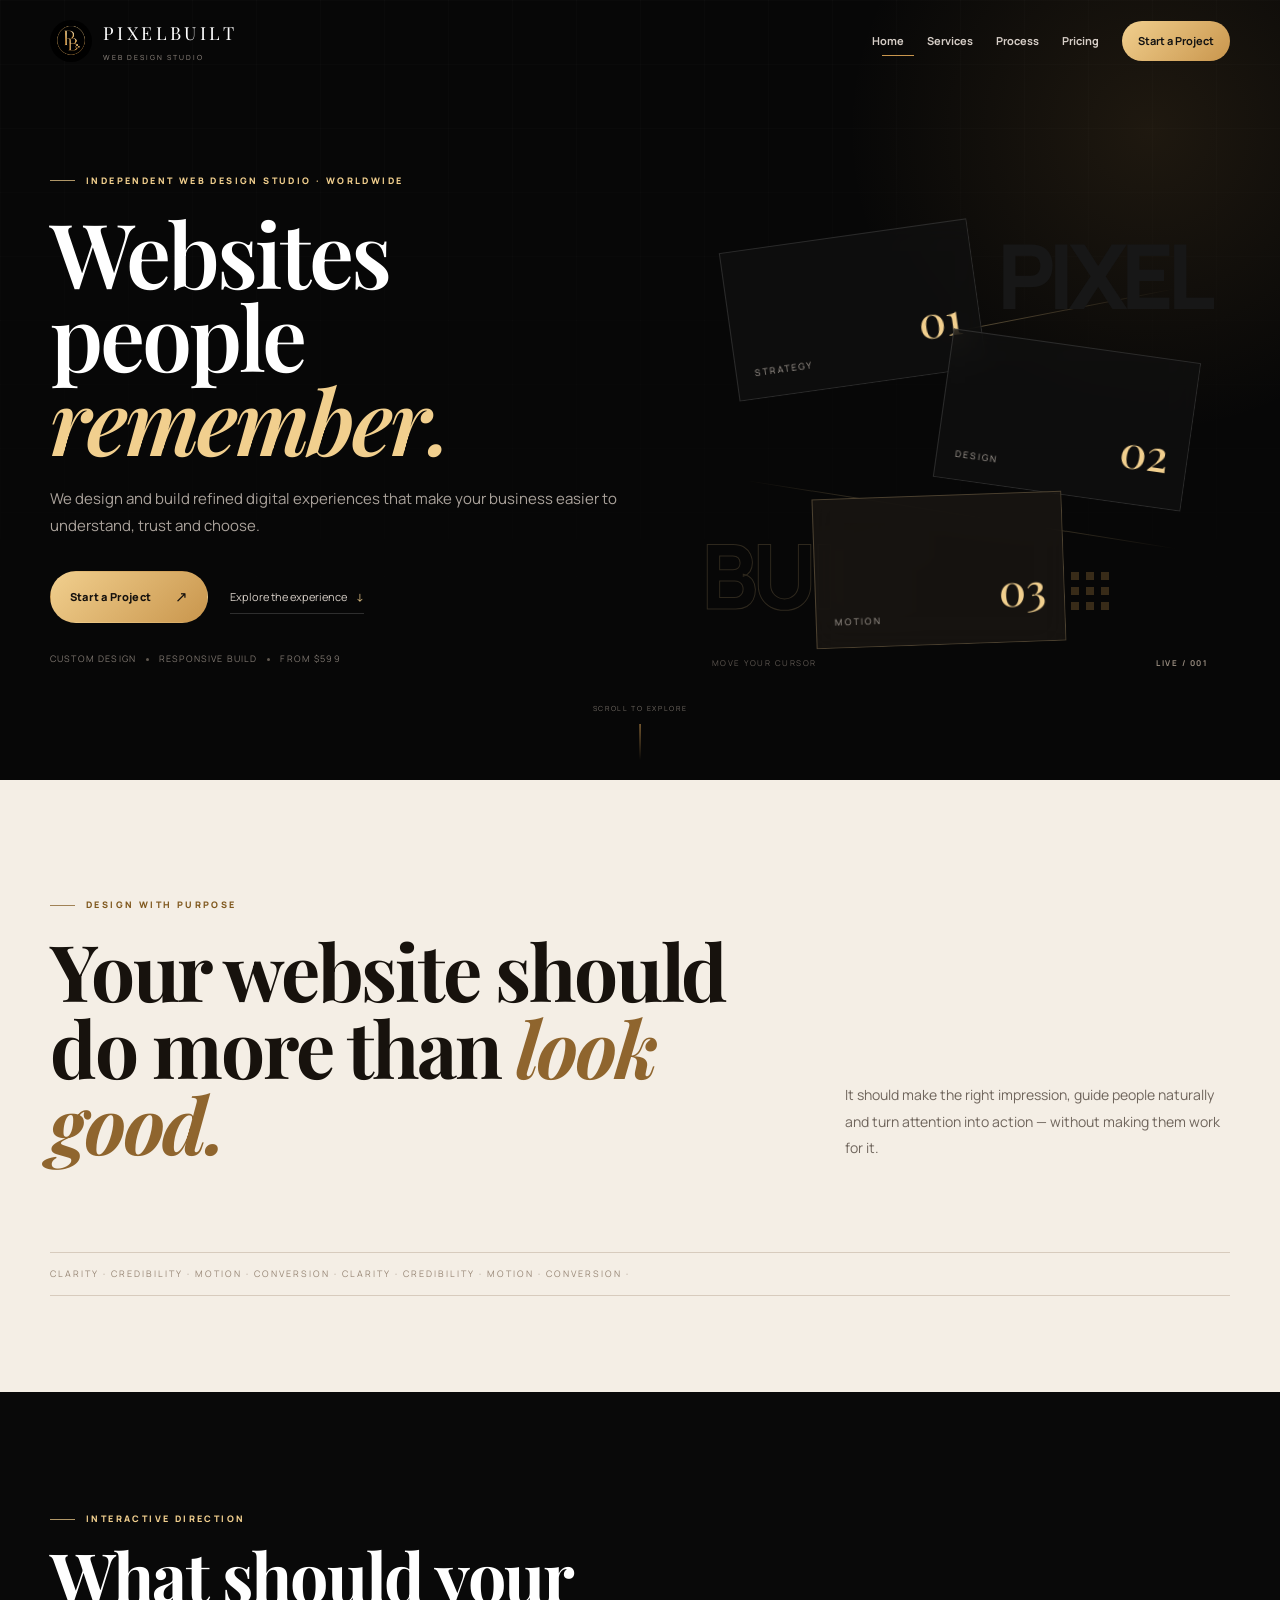
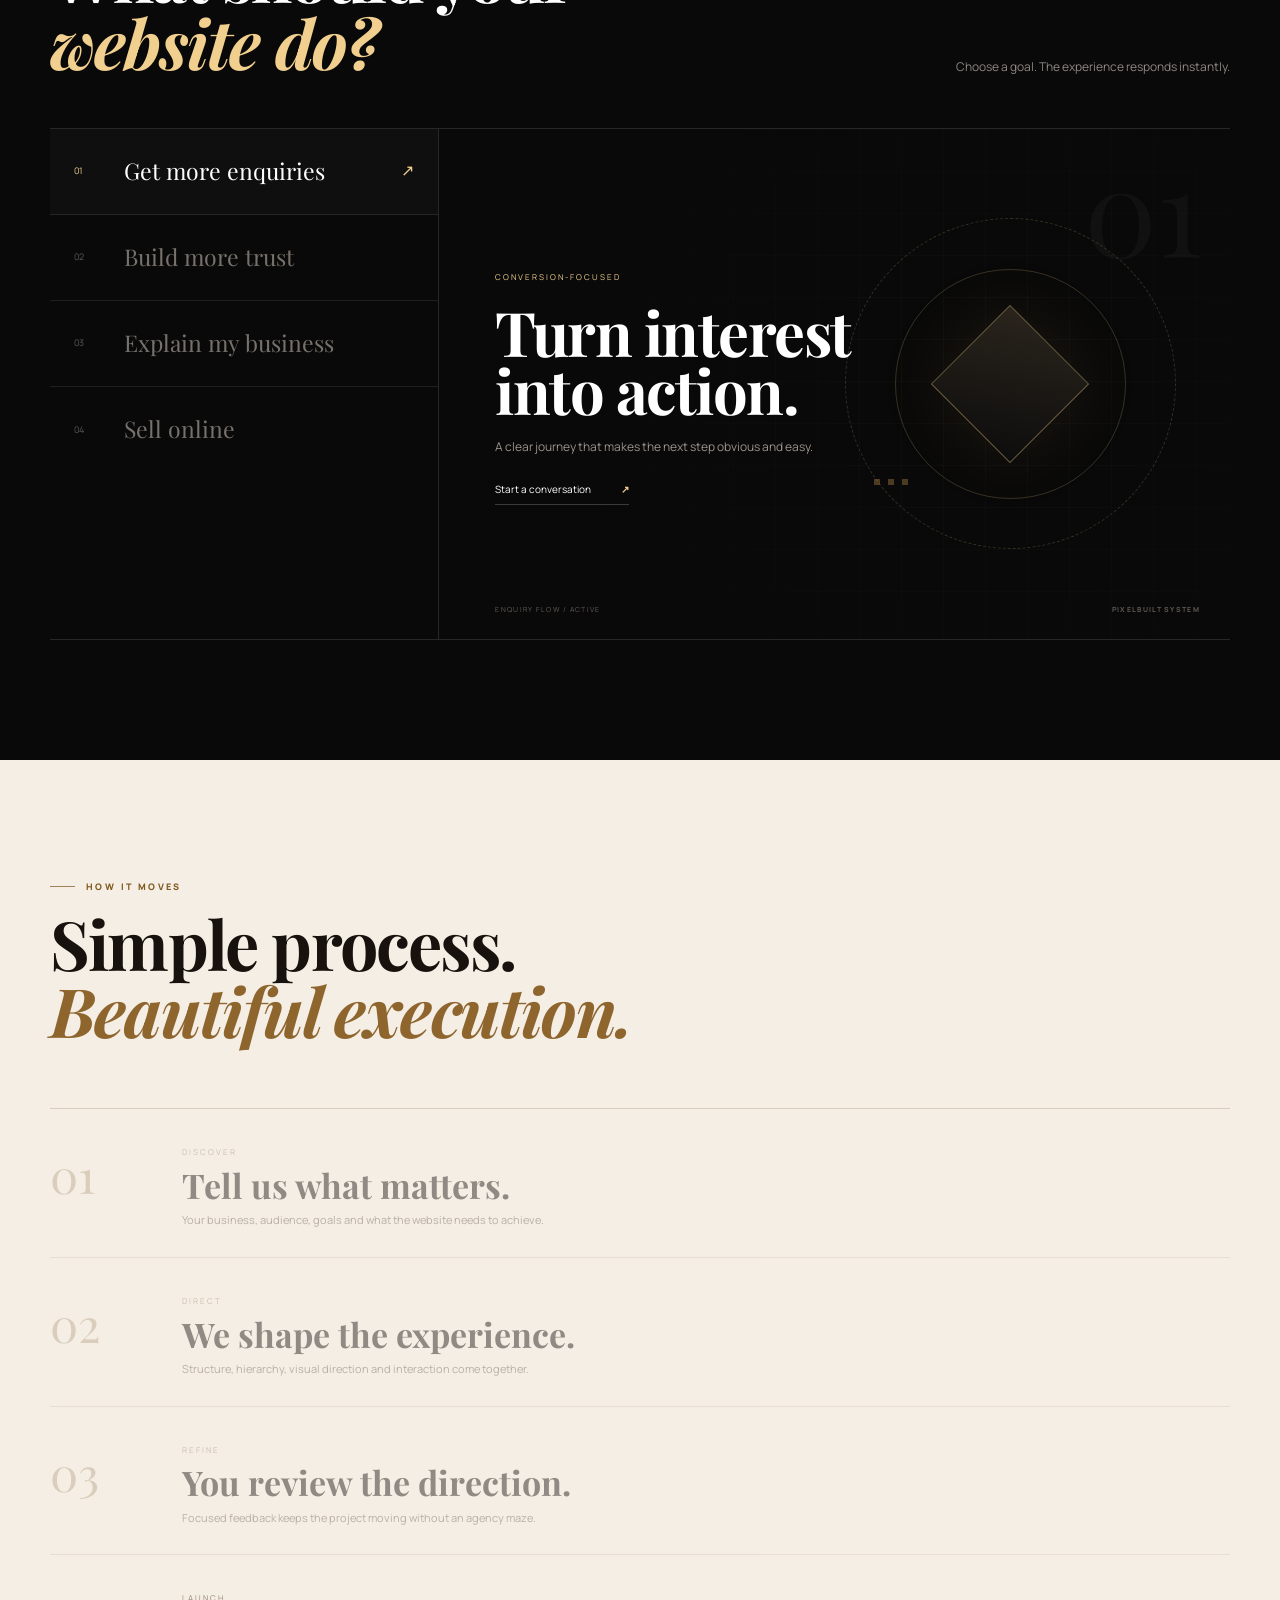
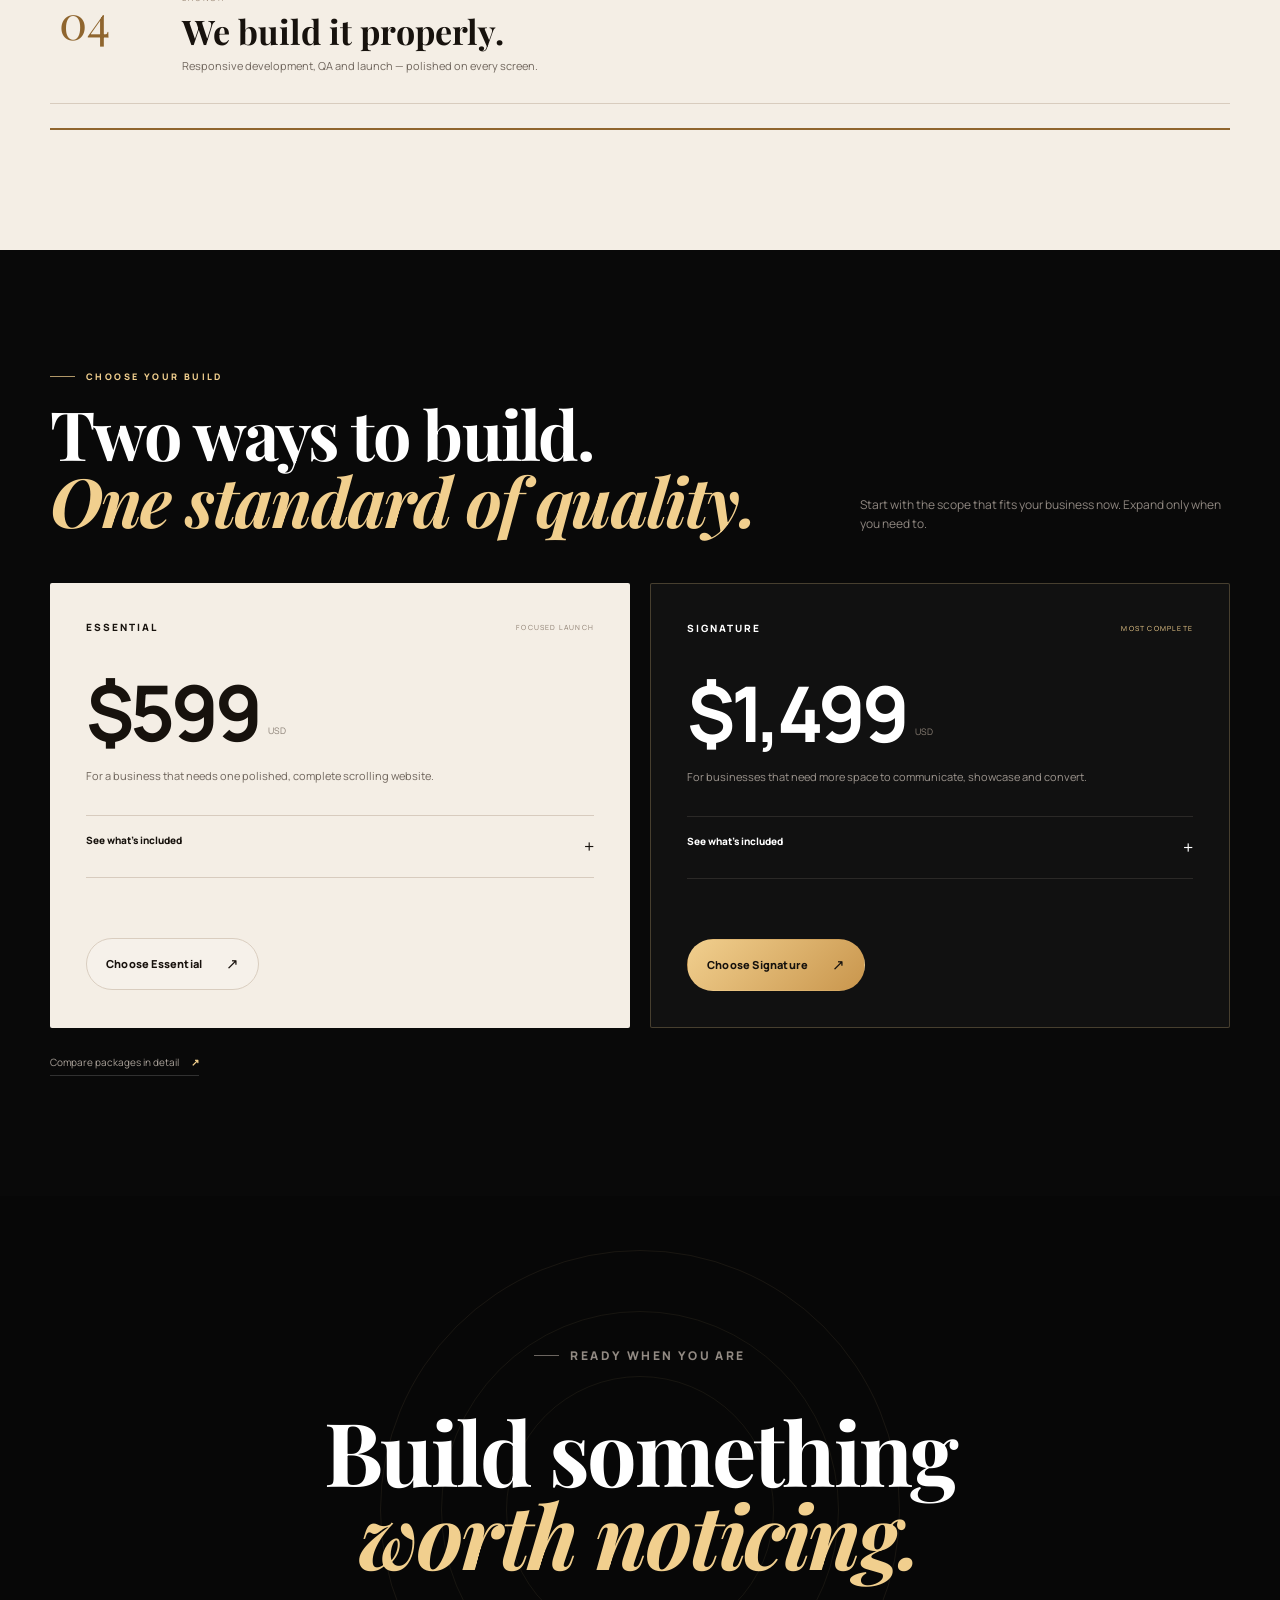
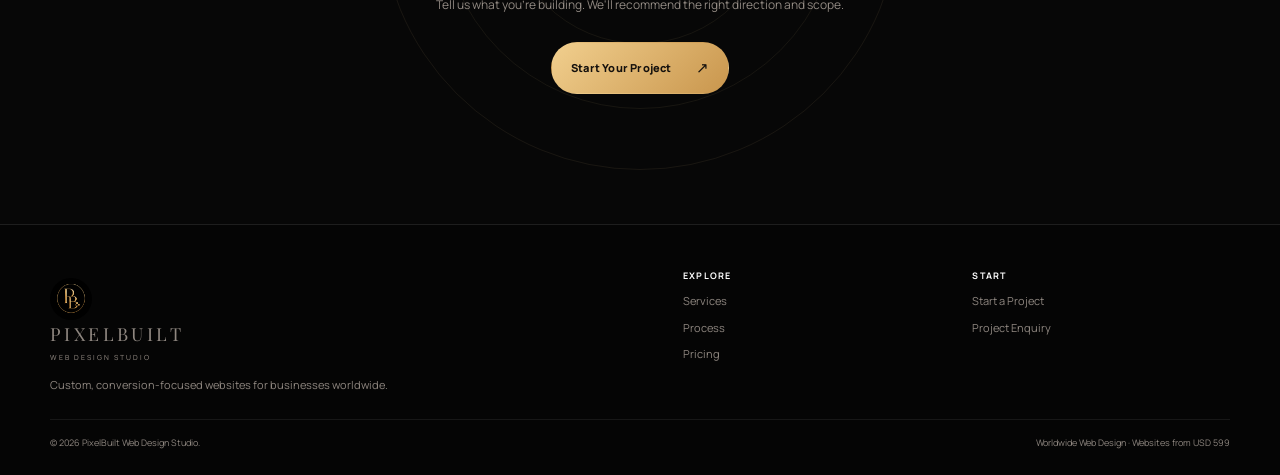
==== commit 7b3fb6d2: "Add files via upload" ====
--- a/index.html
+++ b/index.html
@@ -19,67 +19,125 @@
 </header>
 <nav class="mobile-menu" aria-label="Mobile navigation"><a href="index.html">Home</a><a href="services.html">Services</a><a href="process.html">Process</a><a href="pricing.html">Pricing</a><a href="contact.html">Start a Project</a></nav>
 
-<main>
-<section class="v5-hero" id="hero">
-  <canvas class="v5-field" id="v5Field" aria-hidden="true"></canvas>
-  <div class="v5-ambient" aria-hidden="true"></div>
-  <div class="wrap v5-hero-grid">
-    <div class="v5-copy">
-      <p class="v5-kicker reveal">Custom websites · Worldwide</p>
-      <h1 class="v5-title reveal">Make your business<br><span>impossible to overlook.</span></h1>
-      <p class="v5-lead reveal">PixelBuilt creates clear, high-end websites that earn trust quickly, explain your value and make contacting you feel effortless.</p>
-      <div class="v5-actions reveal"><a class="v5-primary magnetic" href="contact.html"><span>Start a Project</span></a><a class="v5-text-link" href="services.html">See what we build <b>↗</b></a></div>
-      <div class="v5-price reveal"><span>Web design from</span><strong>$599 USD</strong><i>One-time project pricing</i></div>
+<main class="v8-home">
+<section class="v8-hero" id="top">
+  <div class="v8-grid" aria-hidden="true"></div>
+  <div class="v8-light" aria-hidden="true"></div>
+  <div class="wrap v8-hero-inner">
+    <div class="v8-hero-copy">
+      <p class="v8-kicker motion-reveal">INDEPENDENT WEB DESIGN STUDIO · WORLDWIDE</p>
+      <h1 class="v8-hero-title motion-reveal">Websites people<br><span>remember.</span></h1>
+      <p class="v8-hero-lead motion-reveal">We design and build refined digital experiences that make your business easier to understand, trust and choose.</p>
+      <div class="v8-hero-actions motion-reveal">
+        <a class="v8-btn v8-btn-gold magnetic" href="contact.html"><span>Start a Project</span><b>↗</b></a>
+        <a class="v8-link" href="#experience">Explore the experience <i>↓</i></a>
+      </div>
+      <div class="v8-hero-meta motion-reveal"><span>Custom design</span><i></i><span>Responsive build</span><i></i><span>From $599</span></div>
     </div>
 
-    <div class="v5-stage reveal" id="v5Stage" aria-label="Interactive website experience preview">
-      <div class="v5-orbit orbit-a"></div><div class="v5-orbit orbit-b"></div>
-      <div class="v5-browser" id="v5Browser">
-        <div class="v5-browser-top"><div class="v5-dots"><i></i><i></i><i></i></div><span>pixelbuilt / live direction</span><b id="v5Status">READY</b></div>
-        <div class="v5-browser-body" id="v5BrowserBody">
-          <div class="v5-site-head"><span>YOUR BRAND</span><div><i></i><i></i><i></i></div></div>
-          <div class="v5-site-hero">
-            <div class="v5-site-copy"><small id="v5Eyebrow">TRUST-FIRST DESIGN</small><h2 id="v5PreviewTitle">Look established.<br>Feel unforgettable.</h2><p id="v5PreviewText">A premium digital presence that makes the value behind your business easier to see.</p><button type="button" id="v5PreviewCta">Start a Conversation</button></div>
-            <div class="v5-sculpture" aria-hidden="true"><div class="v5-core"></div><span class="v5-ring r1"></span><span class="v5-ring r2"></span><span class="v5-ring r3"></span></div>
-          </div>
-          <div class="v5-site-foot"><span>Strategy</span><span>Design</span><span>Conversion</span><b>01</b></div>
+    <div class="v8-kinetic" id="kineticStage" aria-label="Interactive PixelBuilt motion preview">
+      <div class="v8-k-line one"></div><div class="v8-k-line two"></div>
+      <div class="v8-k-word" data-parallax="0.045">PIXEL</div>
+      <div class="v8-k-word ghost" data-parallax="-0.03">BUILT</div>
+      <div class="v8-plane plane-a" data-depth="18"><span>STRATEGY</span><b>01</b></div>
+      <div class="v8-plane plane-b" data-depth="28"><span>DESIGN</span><b>02</b></div>
+      <div class="v8-plane plane-c" data-depth="38"><span>MOTION</span><b>03</b></div>
+      <div class="v8-pixel-cluster" aria-hidden="true"><i></i><i></i><i></i><i></i><i></i><i></i><i></i><i></i><i></i></div>
+      <div class="v8-stage-caption"><span>MOVE YOUR CURSOR</span><b>LIVE / 001</b></div>
+    </div>
+  </div>
+  <div class="v8-scroll-cue"><span>SCROLL TO EXPLORE</span><i></i></div>
+</section>
+
+<section class="v8-statement motion-section">
+  <div class="wrap">
+    <p class="v8-kicker dark">DESIGN WITH PURPOSE</p>
+    <div class="v8-statement-grid">
+      <h2>Your website should do more than <span>look good.</span></h2>
+      <p>It should make the right impression, guide people naturally and turn attention into action — without making them work for it.</p>
+    </div>
+    <div class="v8-marquee" aria-hidden="true"><div>CLARITY · CREDIBILITY · MOTION · CONVERSION · CLARITY · CREDIBILITY · MOTION · CONVERSION ·</div></div>
+  </div>
+</section>
+
+<section class="v8-experience motion-section" id="experience">
+  <div class="wrap">
+    <div class="v8-exp-head">
+      <div><p class="v8-kicker">INTERACTIVE DIRECTION</p><h2>What should your<br><span>website do?</span></h2></div>
+      <p>Choose a goal. The experience responds instantly.</p>
+    </div>
+    <div class="v8-exp-shell">
+      <div class="v8-exp-list" role="tablist" aria-label="Website goals">
+        <button type="button" class="active" data-goal="enquiries" role="tab" aria-selected="true"><em>01</em><span>Get more enquiries</span><b>↗</b></button>
+        <button type="button" data-goal="trust" role="tab" aria-selected="false"><em>02</em><span>Build more trust</span><b>↗</b></button>
+        <button type="button" data-goal="clarity" role="tab" aria-selected="false"><em>03</em><span>Explain my business</span><b>↗</b></button>
+        <button type="button" data-goal="sell" role="tab" aria-selected="false"><em>04</em><span>Sell online</span><b>↗</b></button>
+      </div>
+      <div class="v8-exp-visual" id="goalVisual" data-goal-state="enquiries">
+        <div class="v8-visual-grid" aria-hidden="true"></div>
+        <div class="v8-visual-no" id="goalNo">01</div>
+        <div class="v8-visual-copy">
+          <small id="goalKicker">CONVERSION-FOCUSED</small>
+          <h3 id="goalTitle">Turn interest<br>into action.</h3>
+          <p id="goalText">A clear journey that makes the next step obvious and easy.</p>
+          <a href="contact.html" id="goalCta">Start a conversation <b>↗</b></a>
         </div>
+        <div class="v8-visual-art" aria-hidden="true"><div class="v8-orbit-a"></div><div class="v8-orbit-b"></div><div class="v8-orbit-core"></div><div class="v8-signal"><i></i><i></i><i></i></div></div>
+        <div class="v8-visual-foot"><span id="goalFoot">ENQUIRY FLOW / ACTIVE</span><b>PIXELBUILT SYSTEM</b></div>
       </div>
-      <div class="v5-controls" role="group" aria-label="Change website goal"><button class="active" type="button" data-mode="trust"><span>01</span> Build trust</button><button type="button" data-mode="leads"><span>02</span> Get enquiries</button><button type="button" data-mode="sell"><span>03</span> Sell online</button></div>
-      <p class="v5-hint">Move your cursor · or tap a direction</p>
     </div>
   </div>
 </section>
 
-<section class="v7-playground" id="playground">
+<section class="v8-process motion-section">
   <div class="wrap">
-    <div class="v7-head reveal">
-      <p class="v5-kicker dark">Interactive playground</p>
-      <h2>Don't just look.<br><span>Try it.</span></h2>
-      <p>Choose what your website needs to achieve. The experience changes with you.</p>
+    <div class="v8-process-head"><p class="v8-kicker dark">HOW IT MOVES</p><h2>Simple process.<br><span>Beautiful execution.</span></h2></div>
+    <div class="v8-process-track" id="processTrack">
+      <article class="active" data-step="01"><span>01</span><div><small>DISCOVER</small><h3>Tell us what matters.</h3><p>Your business, audience, goals and what the website needs to achieve.</p></div></article>
+      <article data-step="02"><span>02</span><div><small>DIRECT</small><h3>We shape the experience.</h3><p>Structure, hierarchy, visual direction and interaction come together.</p></div></article>
+      <article data-step="03"><span>03</span><div><small>REFINE</small><h3>You review the direction.</h3><p>Focused feedback keeps the project moving without an agency maze.</p></div></article>
+      <article data-step="04"><span>04</span><div><small>LAUNCH</small><h3>We build it properly.</h3><p>Responsive development, QA and launch — polished on every screen.</p></div></article>
     </div>
-    <div class="v7-tabs reveal" role="tablist" aria-label="Interactive website demos">
-      <button class="active" type="button" data-v7mode="leads" role="tab" aria-selected="true"><i></i>Get more enquiries</button>
-      <button type="button" data-v7mode="trust" role="tab" aria-selected="false"><i></i>Build more trust</button>
-      <button type="button" data-v7mode="clarity" role="tab" aria-selected="false"><i></i>Explain my services</button>
-      <button type="button" data-v7mode="sell" role="tab" aria-selected="false"><i></i>Sell online</button>
-    </div>
-    <div class="v7-stage reveal" id="v7Stage" data-mode="leads">
-      <div class="v7-chrome"><span class="v7-dots"><i></i><i></i><i></i></span><span id="v7Brand">NORTH / ADVISORY</span><span class="v7-live"><i></i> LIVE EXPERIENCE</span></div>
-      <div class="v7-demo" id="v7Demo" aria-live="polite"></div>
-      <div class="v7-stage-foot"><span>INTERACT WITH THE DEMO</span><span id="v7Hint">Choose a time to see the booking flow</span><a href="contact.html">Build something like this <b>↗</b></a></div>
-    </div>
+    <div class="v8-process-meter"><i></i></div>
   </div>
 </section>
 
-<section class="v5-close">
-  <div class="wrap v5-close-inner reveal">
-    <div><p class="v5-kicker">Simple pricing. Custom direction.</p><h2>Your next website can start at <span>$599.</span></h2><p>Tell us what you need. We’ll recommend the right scope before you commit.</p></div>
-    <a class="v5-primary magnetic" href="contact.html"><span>Tell Us About Your Project</span></a>
+<section class="v8-packages motion-section" id="packages">
+  <div class="wrap">
+    <div class="v8-package-head"><div><p class="v8-kicker">CHOOSE YOUR BUILD</p><h2>Two ways to build.<br><span>One standard of quality.</span></h2></div><p>Start with the scope that fits your business now. Expand only when you need to.</p></div>
+    <div class="v8-package-grid">
+      <article class="v8-package tilt-card">
+        <div class="v8-package-top"><span>ESSENTIAL</span><small>FOCUSED LAUNCH</small></div>
+        <div class="v8-package-price"><strong>$599</strong><span>USD</span></div>
+        <p>For a business that needs one polished, complete scrolling website.</p>
+        <button class="v8-package-toggle" type="button" aria-expanded="false">See what’s included <b>+</b></button>
+        <div class="v8-package-more"><ul><li>One complete scrolling website</li><li>One-page layout with no main menu</li><li>Responsive desktop + mobile</li><li>WhatsApp / direct enquiry</li><li>Google Maps integration</li><li>1 revision round</li><li>7 days minor support</li></ul></div>
+        <a class="v8-btn v8-btn-light" href="contact.html"><span>Choose Essential</span><b>↗</b></a>
+      </article>
+      <article class="v8-package signature tilt-card">
+        <div class="v8-package-top"><span>SIGNATURE</span><small>MOST COMPLETE</small></div>
+        <div class="v8-package-price"><strong>$1,499</strong><span>USD</span></div>
+        <p>For businesses that need more space to communicate, showcase and convert.</p>
+        <button class="v8-package-toggle" type="button" aria-expanded="false">See what’s included <b>+</b></button>
+        <div class="v8-package-more"><ul><li>Up to 7 page views</li><li>Premium visual direction</li><li>Loader / intro experience</li><li>Gallery & richer content sections</li><li>Enhanced enquiry integration</li><li>Bilingual option available</li><li>3 revision rounds</li><li>3 months minor support</li></ul></div>
+        <a class="v8-btn v8-btn-gold" href="contact.html"><span>Choose Signature</span><b>↗</b></a>
+      </article>
+    </div>
+    <a class="v8-package-link" href="pricing.html">Compare packages in detail <b>↗</b></a>
+  </div>
+</section>
+
+<section class="v8-final motion-section">
+  <div class="v8-final-orbit" aria-hidden="true"></div>
+  <div class="wrap v8-final-inner">
+    <p class="v8-kicker">READY WHEN YOU ARE</p>
+    <h2>Build something<br><span>worth noticing.</span></h2>
+    <p>Tell us what you're building. We'll recommend the right direction and scope.</p>
+    <a class="v8-btn v8-btn-gold magnetic" href="contact.html"><span>Start Your Project</span><b>↗</b></a>
   </div>
 </section>
 </main>
 
 <footer><div class="wrap"><div class="footer-grid"><div><a class="brand" href="index.html"><img alt="PixelBuilt logo" src="[data-uri]"><div><span class="brand-name">PIXELBUILT</span><span class="brand-sub">Web Design Studio</span></div></a><p class="footer-copy">Custom, conversion-focused websites for businesses worldwide.</p></div><div><h4>Explore</h4><a href="services.html">Services</a><a href="process.html">Process</a><a href="pricing.html">Pricing</a></div><div><h4>Start</h4><a href="contact.html">Start a Project</a><a href="contact.html">Project Enquiry</a></div></div><div class="footer-bottom"><span>© 2026 PixelBuilt Web Design Studio.</span><span>Worldwide Web Design · Websites from USD 599</span></div></div></footer>
-<script src="app.js"></script><script src="home-v5.js"></script>
+<script src="app.js"></script><script src="home-v8.js"></script>
 </body></html>
--- a/styles.css
+++ b/styles.css
@@ -120,3 +120,19 @@
 @media(max-width:820px){.v7-playground{padding:90px 0 100px}.v7-tabs{justify-content:flex-start;overflow-x:auto;flex-wrap:nowrap;padding:2px 2px 10px;scrollbar-width:none}.v7-tabs::-webkit-scrollbar{display:none}.v7-tabs button{flex:0 0 auto}.v7-demo{min-height:0}.v7-leads,.v7-services,.v7-shop{grid-template-columns:1fr}.v7-lead-copy,.v7-shop-copy{padding:52px 34px 30px}.v7-book{margin:0 28px 34px}.v7-service-menu{padding:30px;border-right:0;border-bottom:1px solid rgba(255,255,255,.08)}.v7-service-menu button{font-size:20px;padding:16px 0}.v7-service-detail{padding:48px 34px 60px;min-height:380px}.v7-trust{padding:52px 34px}.v7-product-zone{min-height:430px}.v7-stage-foot span{display:none}.v7-stage-foot a{margin-left:auto}.v7-chrome{grid-template-columns:1fr 1fr}.v7-chrome>span:nth-child(2){display:none}}
 @media(max-width:620px){.v7-playground{padding:76px 0 84px}.v7-head{text-align:left;margin-bottom:30px}.v7-head .v5-kicker{justify-content:flex-start}.v7-head h2{font-size:48px;letter-spacing:-1.7px}.v7-head>p:last-child{font-size:13px}.v7-tabs{margin-bottom:18px}.v7-tabs button{min-height:44px;padding:0 16px;font-size:10px}.v7-stage{border-radius:21px}.v7-chrome{height:48px;padding:0 15px}.v7-lead-copy h3,.v7-trust-copy h3,.v7-shop-copy h3,.v7-service-detail h3{font-size:42px}.v7-lead-copy,.v7-shop-copy{padding:42px 24px 26px}.v7-book{margin:0 16px 24px;padding:20px}.v7-trust{padding:42px 24px}.v7-metrics{grid-template-columns:1fr 1fr;margin-top:30px}.v7-metric:last-child{grid-column:1/-1}.v7-quote{align-items:flex-start;flex-direction:column}.v7-service-menu{padding:24px}.v7-service-detail{padding:42px 24px 50px;min-height:350px}.v7-service-detail:before{width:190px;height:190px;right:-40px}.v7-product-zone{min-height:370px}.v7-product-orbit{width:300px;height:300px}.v7-product{width:175px;height:245px}.v7-stage-foot{padding:0 16px}.v7-stage-foot a{font-size:10px}}
 @media(prefers-reduced-motion:reduce){.v7-live i,.v7-service-detail:before,.v7-product-orbit{animation:none!important}}
+
+/* ================= PIXELBUILT V8 / QUIET LAYOUT, RICH MOTION ================= */
+.v8-home{overflow:hidden}.v8-kicker{font-size:9px;letter-spacing:2.4px;text-transform:uppercase;font-weight:800;color:var(--gold2);display:flex;align-items:center;gap:11px}.v8-kicker:before{content:"";width:25px;height:1px;background:currentColor;opacity:.72}.v8-kicker.dark{color:#80591f}
+.v8-hero{min-height:780px;padding:138px 0 78px;position:relative;display:flex;align-items:center;overflow:hidden;background:#070707}.v8-grid{position:absolute;inset:0;background-image:linear-gradient(rgba(255,255,255,.025) 1px,transparent 1px),linear-gradient(90deg,rgba(255,255,255,.025) 1px,transparent 1px);background-size:64px 64px;mask-image:linear-gradient(to bottom,black,transparent 92%);opacity:.65}.v8-light{position:absolute;width:620px;height:620px;border-radius:50%;right:-180px;top:-180px;background:radial-gradient(circle,rgba(201,150,77,.12),transparent 69%);pointer-events:none;transition:transform .2s ease-out}.v8-hero-inner{display:grid;grid-template-columns:1fr .95fr;gap:72px;align-items:center;position:relative;z-index:2}.v8-hero-copy{max-width:660px}.v8-hero-title{font-family:"Playfair Display",serif;font-size:clamp(58px,7vw,92px);line-height:.93;letter-spacing:-3px;font-weight:600;margin-top:22px}.v8-hero-title span{color:var(--gold2);font-style:italic}.v8-hero-lead{font-size:15px;line-height:1.8;color:#aaa29b;max-width:585px;margin-top:25px}.v8-hero-actions{display:flex;align-items:center;gap:22px;margin-top:32px}.v8-btn{min-height:52px;padding:0 19px;border-radius:999px;display:inline-flex;align-items:center;justify-content:center;gap:24px;font-size:11px;font-weight:800;letter-spacing:.2px;border:1px solid transparent;transition:.28s ease}.v8-btn b{font-size:15px;font-weight:500;transition:.25s}.v8-btn:hover b{transform:translate(2px,-2px)}.v8-btn-gold{background:linear-gradient(135deg,var(--gold2),var(--gold));color:#15110d}.v8-btn-light{background:#f6f1ea;color:#18120d;border-color:#d9cdbf}.v8-link{font-size:11px;color:#d6cec6;display:inline-flex;align-items:center;gap:9px;border-bottom:1px solid rgba(255,255,255,.16);padding:8px 0}.v8-link i{font-style:normal;color:var(--gold2);transition:.25s}.v8-link:hover i{transform:translateY(3px)}.v8-hero-meta{display:flex;align-items:center;gap:10px;margin-top:29px;color:#7f7770;font-size:9px;text-transform:uppercase;letter-spacing:1.15px}.v8-hero-meta i{width:3px;height:3px;border-radius:50%;background:#5f574f}
+.v8-kinetic{height:500px;position:relative;perspective:1300px;isolation:isolate}.v8-k-word{position:absolute;right:4%;top:12%;font-size:clamp(72px,7vw,112px);font-weight:800;letter-spacing:-7px;color:#171717;line-height:1;user-select:none;transition:transform .18s ease-out}.v8-k-word.ghost{right:auto;left:2%;top:auto;bottom:10%;color:transparent;-webkit-text-stroke:1px rgba(241,207,142,.17);letter-spacing:-6px}.v8-k-line{position:absolute;background:linear-gradient(90deg,transparent,rgba(241,207,142,.35),transparent);height:1px;width:82%;left:9%;transform-origin:center}.v8-k-line.one{top:32%;transform:rotate(-11deg)}.v8-k-line.two{bottom:31%;transform:rotate(9deg)}.v8-plane{position:absolute;width:250px;height:150px;border:1px solid rgba(255,255,255,.12);background:rgba(15,15,15,.68);backdrop-filter:blur(14px);display:flex;align-items:flex-end;justify-content:space-between;padding:18px;transform-style:preserve-3d;transition:transform .18s ease-out,border-color .35s,background .35s}.v8-plane span{font-size:9px;letter-spacing:2px;color:#aaa29a}.v8-plane b{font-family:"Playfair Display",serif;font-size:44px;color:var(--gold2);font-weight:500}.plane-a{left:7%;top:13%;transform:rotate(-8deg)}.plane-b{right:7%;top:35%;transform:rotate(8deg)}.plane-c{left:23%;bottom:5%;transform:rotate(-2deg);border-color:rgba(241,207,142,.25);background:rgba(27,23,18,.72)}.v8-pixel-cluster{position:absolute;right:18%;bottom:12%;width:62px;display:grid;grid-template-columns:repeat(3,8px);gap:7px}.v8-pixel-cluster i{width:8px;height:8px;background:var(--gold);opacity:.25;animation:v8pixel 2.8s ease-in-out infinite}.v8-pixel-cluster i:nth-child(2n){animation-delay:.45s}.v8-pixel-cluster i:nth-child(3n){animation-delay:.9s}.v8-stage-caption{position:absolute;left:4%;right:4%;bottom:0;display:flex;justify-content:space-between;color:#5f5852;font-size:8px;letter-spacing:1.5px}.v8-stage-caption b{color:#998d80}.v8-scroll-cue{position:absolute;left:50%;bottom:20px;transform:translateX(-50%);display:flex;flex-direction:column;align-items:center;gap:10px;font-size:7px;letter-spacing:1.7px;color:#6f6861}.v8-scroll-cue i{width:1px;height:36px;background:linear-gradient(var(--gold),transparent);animation:v8scroll 1.8s ease-in-out infinite}
+.v8-statement{background:#f4eee5;color:#17120d;padding:118px 0 96px;overflow:hidden}.v8-statement-grid{display:grid;grid-template-columns:1.3fr .7fr;gap:80px;align-items:end;margin-top:20px}.v8-statement h2{font-family:"Playfair Display",serif;font-size:clamp(48px,6.2vw,78px);line-height:.98;letter-spacing:-2.2px;max-width:820px}.v8-statement h2 span{color:#8f652e;font-style:italic}.v8-statement-grid>p{font-size:14px;color:#6f655c;line-height:1.9;max-width:400px}.v8-marquee{margin-top:90px;border-top:1px solid #d7cbbd;border-bottom:1px solid #d7cbbd;overflow:hidden;white-space:nowrap;padding:14px 0;color:#978675;font-size:9px;letter-spacing:2px}.v8-marquee div{display:inline-block;animation:v8marquee 26s linear infinite}
+.v8-experience{padding:120px 0;background:#090909}.v8-exp-head{display:flex;justify-content:space-between;gap:40px;align-items:end;margin-bottom:52px}.v8-exp-head h2,.v8-process-head h2,.v8-package-head h2{font-family:"Playfair Display",serif;font-size:clamp(44px,5.4vw,68px);line-height:.98;letter-spacing:-1.8px;margin-top:16px}.v8-exp-head h2 span,.v8-process-head h2 span,.v8-package-head h2 span{color:var(--gold2);font-style:italic}.v8-exp-head>p,.v8-package-head>p{max-width:370px;color:#8f8780;font-size:12px}.v8-exp-shell{display:grid;grid-template-columns:.66fr 1.34fr;border-top:1px solid rgba(255,255,255,.12);border-bottom:1px solid rgba(255,255,255,.12)}.v8-exp-list{display:flex;flex-direction:column;border-right:1px solid rgba(255,255,255,.12)}.v8-exp-list button{min-height:86px;padding:0 24px;border:0;border-bottom:1px solid rgba(255,255,255,.09);background:transparent;color:#77716b;display:grid;grid-template-columns:38px 1fr auto;align-items:center;gap:12px;text-align:left;transition:.35s ease}.v8-exp-list button:last-child{border-bottom:0}.v8-exp-list em{font-size:9px;font-style:normal;color:#5f5953}.v8-exp-list span{font-family:"Playfair Display",serif;font-size:23px}.v8-exp-list b{font-weight:400;opacity:0;transform:translate(-8px,8px);transition:.3s}.v8-exp-list button.active{color:#fff;background:rgba(255,255,255,.025)}.v8-exp-list button.active em{color:var(--gold2)}.v8-exp-list button.active b{opacity:1;transform:none;color:var(--gold2)}.v8-exp-visual{min-height:510px;position:relative;overflow:hidden;padding:56px;display:flex;align-items:center;isolation:isolate}.v8-visual-grid{position:absolute;inset:0;background-image:linear-gradient(rgba(255,255,255,.026) 1px,transparent 1px),linear-gradient(90deg,rgba(255,255,255,.026) 1px,transparent 1px);background-size:42px 42px;mask-image:radial-gradient(circle at 70% 50%,black,transparent 75%)}.v8-visual-no{position:absolute;right:28px;top:18px;font-family:"Playfair Display",serif;font-size:122px;line-height:1;color:#111;z-index:-1}.v8-visual-copy{position:relative;z-index:2;max-width:420px}.v8-visual-copy small{font-size:8px;letter-spacing:2px;color:var(--gold2)}.v8-visual-copy h3{font-family:"Playfair Display",serif;font-size:clamp(43px,4.8vw,64px);line-height:.95;letter-spacing:-1.5px;margin-top:15px}.v8-visual-copy p{font-size:12px;color:#9b938c;max-width:320px;margin-top:18px}.v8-visual-copy a{display:inline-flex;align-items:center;gap:30px;margin-top:25px;padding-bottom:7px;border-bottom:1px solid rgba(255,255,255,.2);font-size:10px}.v8-visual-copy a b{color:var(--gold2)}.v8-visual-art{position:absolute;right:5%;top:50%;width:360px;height:360px;transform:translateY(-50%);display:grid;place-items:center;transition:.65s cubic-bezier(.2,.75,.2,1)}.v8-orbit-a,.v8-orbit-b{position:absolute;border-radius:50%;border:1px solid rgba(241,207,142,.2);animation:v8orbit 18s linear infinite}.v8-orbit-a{inset:18%}.v8-orbit-b{inset:4%;border-style:dashed;animation-duration:28s;animation-direction:reverse}.v8-orbit-core{width:112px;height:112px;background:linear-gradient(145deg,#2a241c,#0d0d0d);border:1px solid rgba(241,207,142,.34);transform:rotate(45deg);box-shadow:0 0 70px rgba(201,150,77,.12);transition:.7s}.v8-signal{position:absolute;display:flex;gap:8px;bottom:22%;left:12%}.v8-signal i{width:6px;height:6px;background:var(--gold);opacity:.35;animation:v8pixel 2s infinite}.v8-visual-foot{position:absolute;left:56px;right:30px;bottom:24px;display:flex;justify-content:space-between;font-size:7px;color:#625b55;letter-spacing:1.3px}.v8-exp-visual[data-goal-state="trust"] .v8-orbit-core{border-radius:50%;transform:rotate(0) scale(1.12);background:linear-gradient(145deg,#2e2a24,#111)}.v8-exp-visual[data-goal-state="clarity"] .v8-orbit-core{border-radius:7px;transform:rotate(90deg) scale(.88)}.v8-exp-visual[data-goal-state="sell"] .v8-orbit-core{transform:rotate(135deg) scale(1.18);background:linear-gradient(145deg,#45351f,#111)}
+.v8-process{padding:120px 0;background:#f4eee5;color:#17120d}.v8-process-head{max-width:760px}.v8-process-head .v8-kicker{color:#80591f}.v8-process-head h2 span{color:#8f652e}.v8-process-track{margin-top:65px;border-top:1px solid #d8ccbe}.v8-process-track article{display:grid;grid-template-columns:100px 1fr;gap:32px;padding:28px 0;border-bottom:1px solid #d8ccbe;opacity:.45;transition:.45s ease;cursor:pointer}.v8-process-track article.active,.v8-process-track article:hover{opacity:1}.v8-process-track article>span{font-family:"Playfair Display",serif;font-size:47px;color:#bba789;transition:.4s}.v8-process-track article.active>span{color:#8f652e;transform:translateX(9px)}.v8-process-track small{font-size:8px;letter-spacing:2px;color:#9a8876}.v8-process-track h3{font-family:"Playfair Display",serif;font-size:34px;line-height:1.1;margin-top:4px}.v8-process-track p{font-size:11px;color:#70665d;margin-top:7px;max-width:620px}.v8-process-meter{margin-top:24px;height:2px;background:#ded3c5}.v8-process-meter i{display:block;height:100%;width:25%;background:#8f652e;transition:.5s cubic-bezier(.2,.8,.2,1)}
+.v8-packages{padding:120px 0;background:#090909}.v8-package-head{display:flex;justify-content:space-between;align-items:end;gap:40px;margin-bottom:50px}.v8-package-grid{display:grid;grid-template-columns:1fr 1fr;gap:20px;perspective:1200px}.v8-package{padding:36px;border-radius:2px;background:#f4eee5;color:#17120d;position:relative;transition:transform .2s ease-out,border-color .3s;transform-style:preserve-3d}.v8-package.signature{background:#111;color:#fff;border:1px solid rgba(241,207,142,.24)}.v8-package-top{display:flex;align-items:center;justify-content:space-between}.v8-package-top span{font-size:10px;letter-spacing:2px;font-weight:800}.v8-package-top small{font-size:7px;letter-spacing:1.2px;color:#8c7e70}.signature .v8-package-top small{color:var(--gold2)}.v8-package-price{display:flex;align-items:flex-end;gap:9px;margin-top:42px}.v8-package-price strong{font-size:clamp(56px,6vw,78px);letter-spacing:-4px;line-height:.9}.v8-package-price span{font-size:9px;color:#8b8076;margin-bottom:8px}.v8-package>p{font-size:11px;color:#6f655c;margin-top:21px;max-width:430px}.signature>p{color:#9d958e}.v8-package-toggle{width:100%;border:0;border-top:1px solid #d7cbbe;border-bottom:1px solid #d7cbbe;background:transparent;margin:30px 0 22px;padding:16px 0;text-align:left;display:flex;justify-content:space-between;color:inherit;font-size:10px;font-weight:800}.signature .v8-package-toggle{border-color:#2b2927}.v8-package-toggle b{font-size:18px;font-weight:400;transition:.3s}.v8-package-toggle[aria-expanded="true"] b{transform:rotate(45deg)}.v8-package-more{display:grid;grid-template-rows:0fr;transition:grid-template-rows .45s ease}.v8-package-more>ul{overflow:hidden}.v8-package-more.open{grid-template-rows:1fr}.v8-package-more ul{display:grid;gap:8px;margin:0 0 24px}.v8-package-more li,.v8-fixed-list li{list-style:none;font-size:10px;color:#625951}.signature .v8-package-more li,.signature .v8-fixed-list li{color:#aaa19a}.v8-package-more li:before,.v8-fixed-list li:before{content:"—";margin-right:9px;color:#8f652e}.signature .v8-package-more li:before,.signature .v8-fixed-list li:before{color:var(--gold2)}.v8-package .v8-btn{margin-top:14px}.v8-package-link{display:inline-flex;gap:12px;align-items:center;margin-top:26px;font-size:10px;color:#aaa29a;border-bottom:1px solid rgba(255,255,255,.16);padding-bottom:5px}.v8-package-link b{color:var(--gold2)}.v8-fixed-list{display:grid;gap:10px;margin-top:30px}.v8-price-note{margin-top:24px;border-top:1px solid rgba(255,255,255,.1);padding-top:22px;display:flex;justify-content:space-between;gap:20px;color:#8e8680;font-size:10px}.v8-price-note a{color:#fff}.v8-pricing-page .pricing-head{margin-bottom:46px}.v8-pricing-page .v8-package-grid{margin-top:0}
+.v8-final{padding:130px 0;position:relative;overflow:hidden;text-align:center;background:#070707}.v8-final-inner{position:relative;z-index:2;display:flex;flex-direction:column;align-items:center}.v8-final-inner .v8-kicker{justify-content:center}.v8-final-inner h2{font-family:"Playfair Display",serif;font-size:clamp(52px,7vw,88px);line-height:.94;letter-spacing:-2.5px;margin-top:18px}.v8-final-inner h2 span{color:var(--gold2);font-style:italic}.v8-final-inner>p{max-width:530px;margin:20px auto 27px;color:#928a83;font-size:12px}.v8-final-orbit{position:absolute;width:520px;height:520px;border:1px solid rgba(241,207,142,.08);border-radius:50%;left:50%;top:50%;transform:translate(-50%,-50%);animation:v8breath 5s ease-in-out infinite}.v8-final-orbit:before,.v8-final-orbit:after{content:"";position:absolute;border:1px solid rgba(241,207,142,.07);border-radius:50%}.v8-final-orbit:before{inset:60px}.v8-final-orbit:after{inset:125px}
+.motion-reveal{opacity:0;transform:translateY(18px);transition:opacity .8s ease,transform .8s cubic-bezier(.2,.7,.2,1)}.motion-reveal.in{opacity:1;transform:none}.motion-section{opacity:.001;transform:translateY(18px);transition:opacity .85s ease,transform .85s ease}.motion-section.in{opacity:1;transform:none}
+@keyframes v8pixel{0%,100%{opacity:.15;transform:scale(.8)}50%{opacity:.75;transform:scale(1.15)}}@keyframes v8scroll{0%,100%{transform:scaleY(.4);transform-origin:top}50%{transform:scaleY(1);transform-origin:top}}@keyframes v8marquee{to{transform:translateX(-50%)}}@keyframes v8orbit{to{transform:rotate(360deg)}}@keyframes v8breath{50%{transform:translate(-50%,-50%) scale(1.05);opacity:.65}}
+@media(hover:hover) and (pointer:fine){.v8-exp-list button:hover{color:#fff;padding-left:31px}.v8-package:hover{border-color:rgba(201,150,77,.35)}}
+@media(max-width:980px){.v8-hero{min-height:auto;padding:125px 0 72px}.v8-hero-inner{grid-template-columns:1fr;gap:40px}.v8-kinetic{height:390px;max-width:680px;width:100%;margin:auto}.v8-statement-grid{grid-template-columns:1fr;gap:28px}.v8-statement-grid>p{max-width:650px}.v8-exp-shell{grid-template-columns:1fr}.v8-exp-list{border-right:0;border-bottom:1px solid rgba(255,255,255,.12);display:grid;grid-template-columns:1fr 1fr}.v8-exp-list button{min-height:68px}.v8-exp-list button:nth-child(odd){border-right:1px solid rgba(255,255,255,.09)}.v8-exp-visual{min-height:470px}.v8-package-grid{grid-template-columns:1fr 1fr}.v8-package{padding:28px}}
+@media(max-width:620px){.v8-hero{padding:105px 0 62px}.v8-kicker{font-size:8px;letter-spacing:1.7px}.v8-hero-title{font-size:clamp(46px,13vw,59px);letter-spacing:-1.8px}.v8-hero-lead{font-size:13px;line-height:1.75}.v8-hero-actions{display:grid;grid-template-columns:1fr;margin-top:26px;gap:13px}.v8-btn{width:100%;justify-content:space-between;padding:0 18px}.v8-link{justify-self:start}.v8-hero-meta{gap:7px;font-size:7px;letter-spacing:.7px;flex-wrap:wrap}.v8-kinetic{height:330px}.v8-k-word{font-size:64px;letter-spacing:-4px;right:2%;top:15%}.v8-k-word.ghost{left:0;bottom:8%}.v8-plane{width:155px;height:102px;padding:12px}.v8-plane b{font-size:28px}.v8-plane span{font-size:7px}.plane-a{left:1%}.plane-b{right:2%;top:38%}.plane-c{left:19%;bottom:6%}.v8-pixel-cluster{right:8%;bottom:9%}.v8-stage-caption{font-size:6px}.v8-scroll-cue{display:none}.v8-statement,.v8-experience,.v8-process,.v8-packages{padding:82px 0}.v8-statement h2{font-size:42px;letter-spacing:-1.3px}.v8-statement-grid>p{font-size:12px}.v8-marquee{margin-top:55px}.v8-exp-head,.v8-package-head{display:block;margin-bottom:30px}.v8-exp-head h2,.v8-process-head h2,.v8-package-head h2{font-size:42px;letter-spacing:-1.1px}.v8-exp-head>p,.v8-package-head>p{margin-top:15px;font-size:11px}.v8-exp-list{display:flex;overflow-x:auto;flex-direction:row;scrollbar-width:none;border-bottom:1px solid rgba(255,255,255,.12);gap:0}.v8-exp-list::-webkit-scrollbar{display:none}.v8-exp-list button{flex:0 0 auto;min-width:190px;min-height:58px;padding:0 15px;grid-template-columns:26px 1fr 16px;border-right:1px solid rgba(255,255,255,.09)!important;border-bottom:0}.v8-exp-list span{font-size:17px}.v8-exp-visual{min-height:480px;padding:36px 24px;align-items:flex-start}.v8-visual-copy{padding-top:24px}.v8-visual-copy h3{font-size:42px;letter-spacing:-1px}.v8-visual-copy p{font-size:11px;max-width:260px}.v8-visual-art{width:245px;height:245px;right:-30px;top:auto;bottom:26px;transform:none;opacity:.78}.v8-visual-no{font-size:85px;right:18px}.v8-visual-foot{left:24px;right:18px;font-size:6px}.v8-process-track{margin-top:42px}.v8-process-track article{grid-template-columns:54px 1fr;gap:14px;padding:22px 0;opacity:.65}.v8-process-track article>span{font-size:32px}.v8-process-track h3{font-size:25px}.v8-process-track p{font-size:10px}.v8-package-grid{grid-template-columns:1fr}.v8-package{padding:25px;border-radius:0}.v8-package-price{margin-top:34px}.v8-package-price strong{font-size:58px;letter-spacing:-3px}.v8-package>p{font-size:10px}.v8-price-note{flex-direction:column}.v8-final{padding:95px 0}.v8-final-inner h2{font-size:49px;letter-spacing:-1.4px}.v8-final-orbit{width:330px;height:330px}.v8-final-inner>p{font-size:11px}.v8-pricing-page .v8-package-grid{grid-template-columns:1fr}}
+@media(prefers-reduced-motion:reduce){.v8-pixel-cluster i,.v8-scroll-cue i,.v8-marquee div,.v8-orbit-a,.v8-orbit-b,.v8-final-orbit{animation:none!important}.motion-reveal,.motion-section{opacity:1!important;transform:none!important}.v8-plane,.v8-k-word{transition:none!important}}
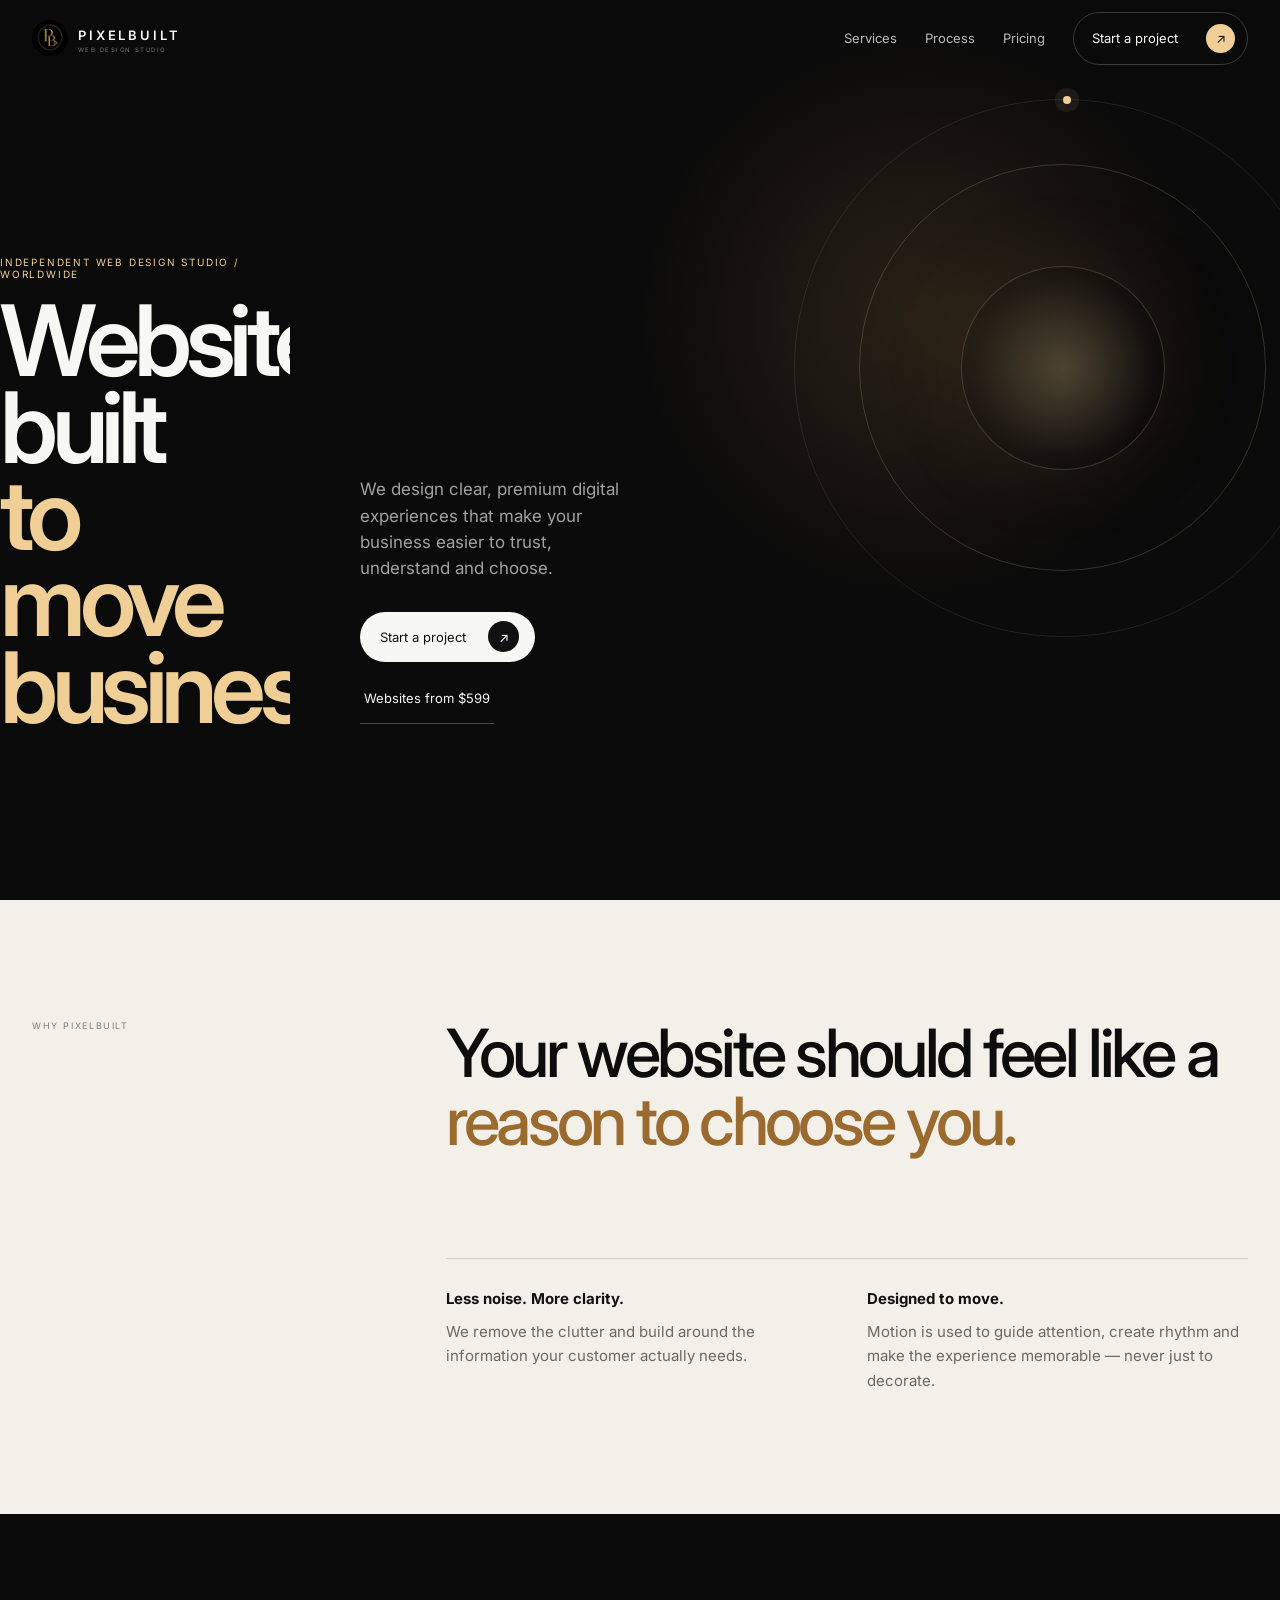
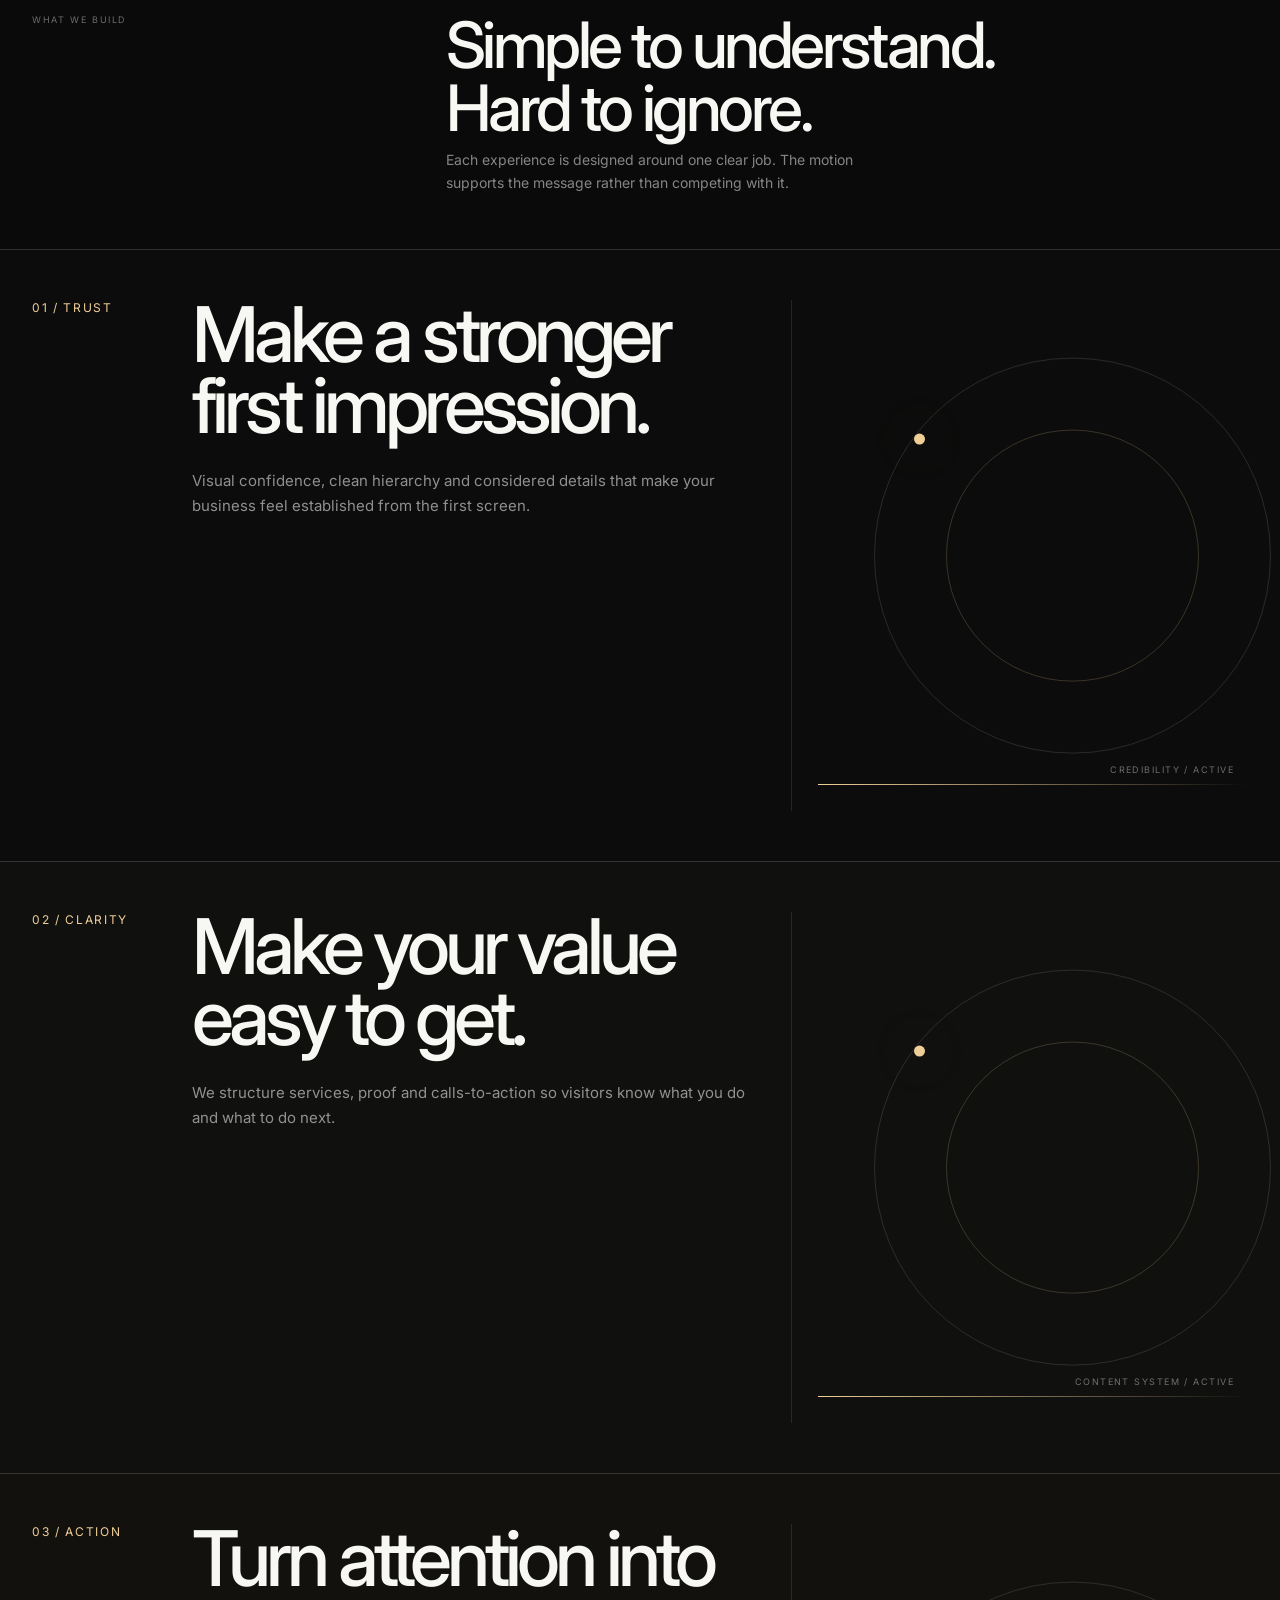
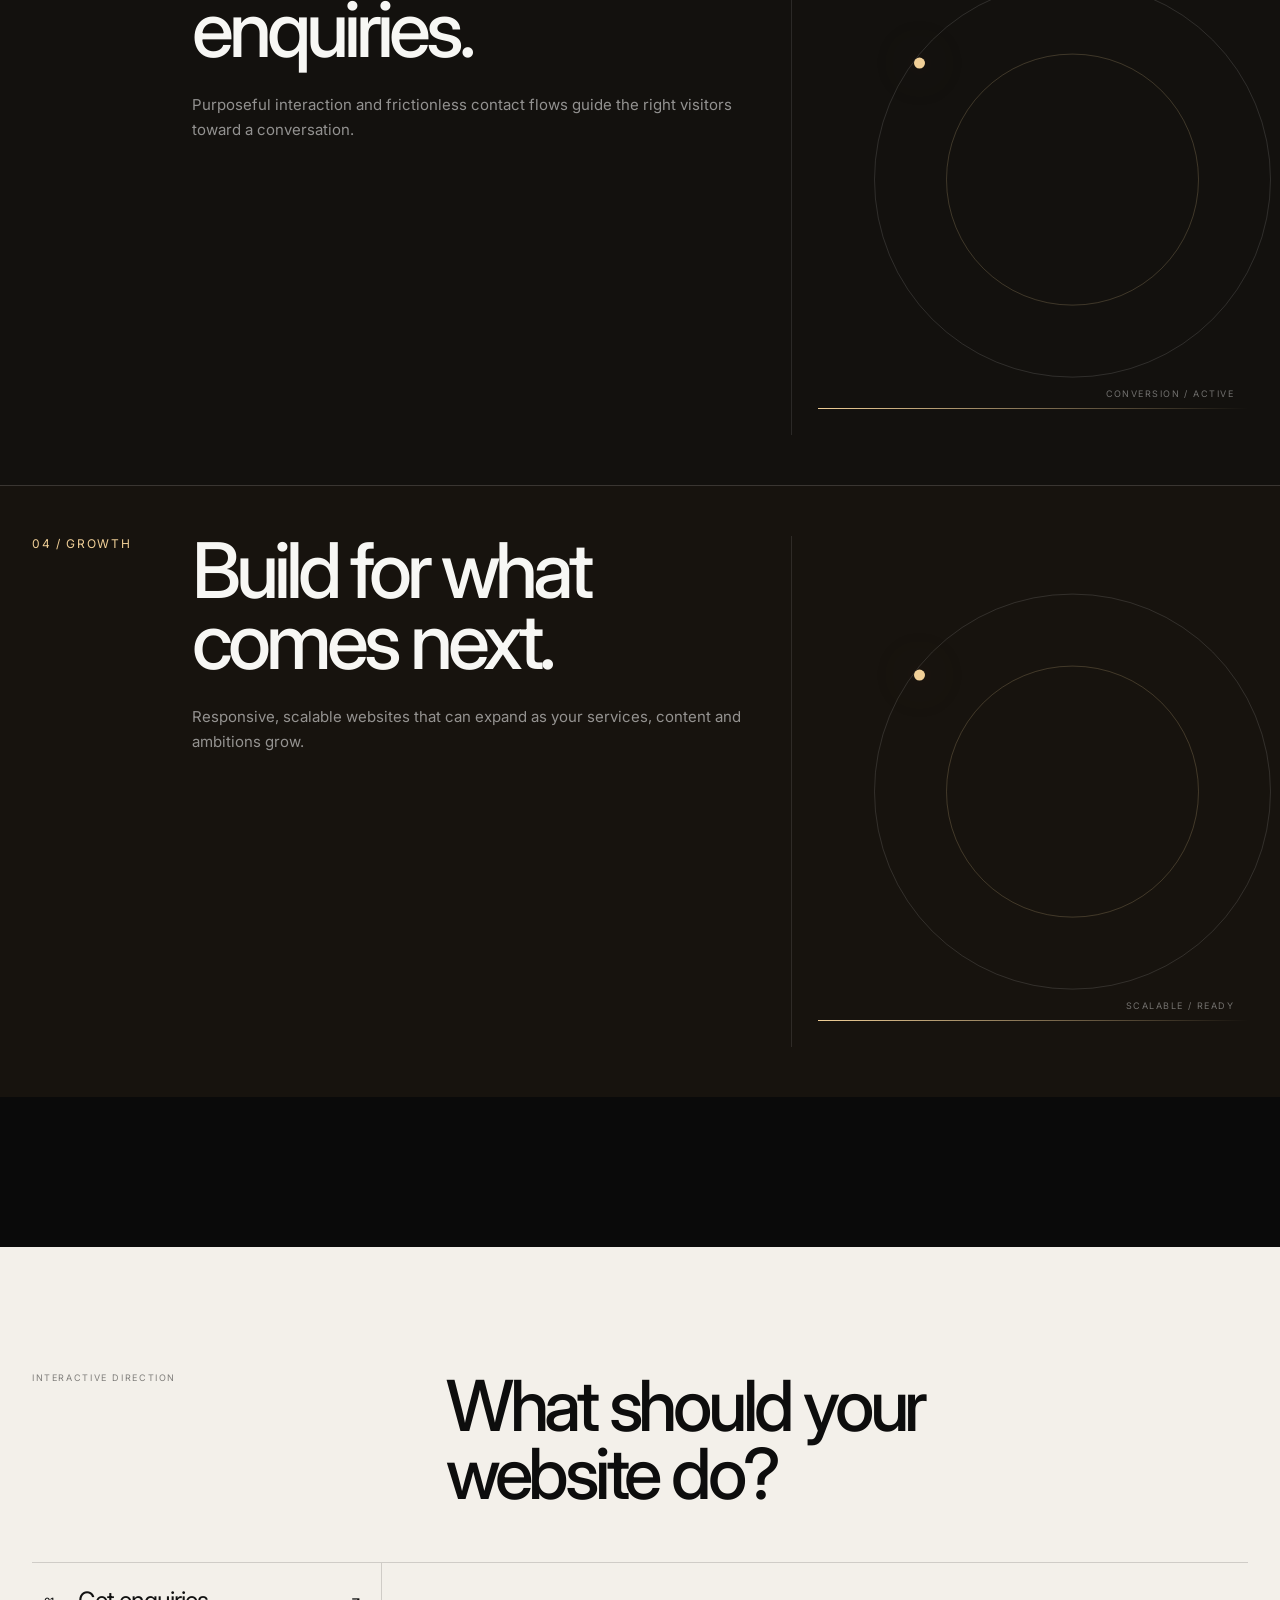
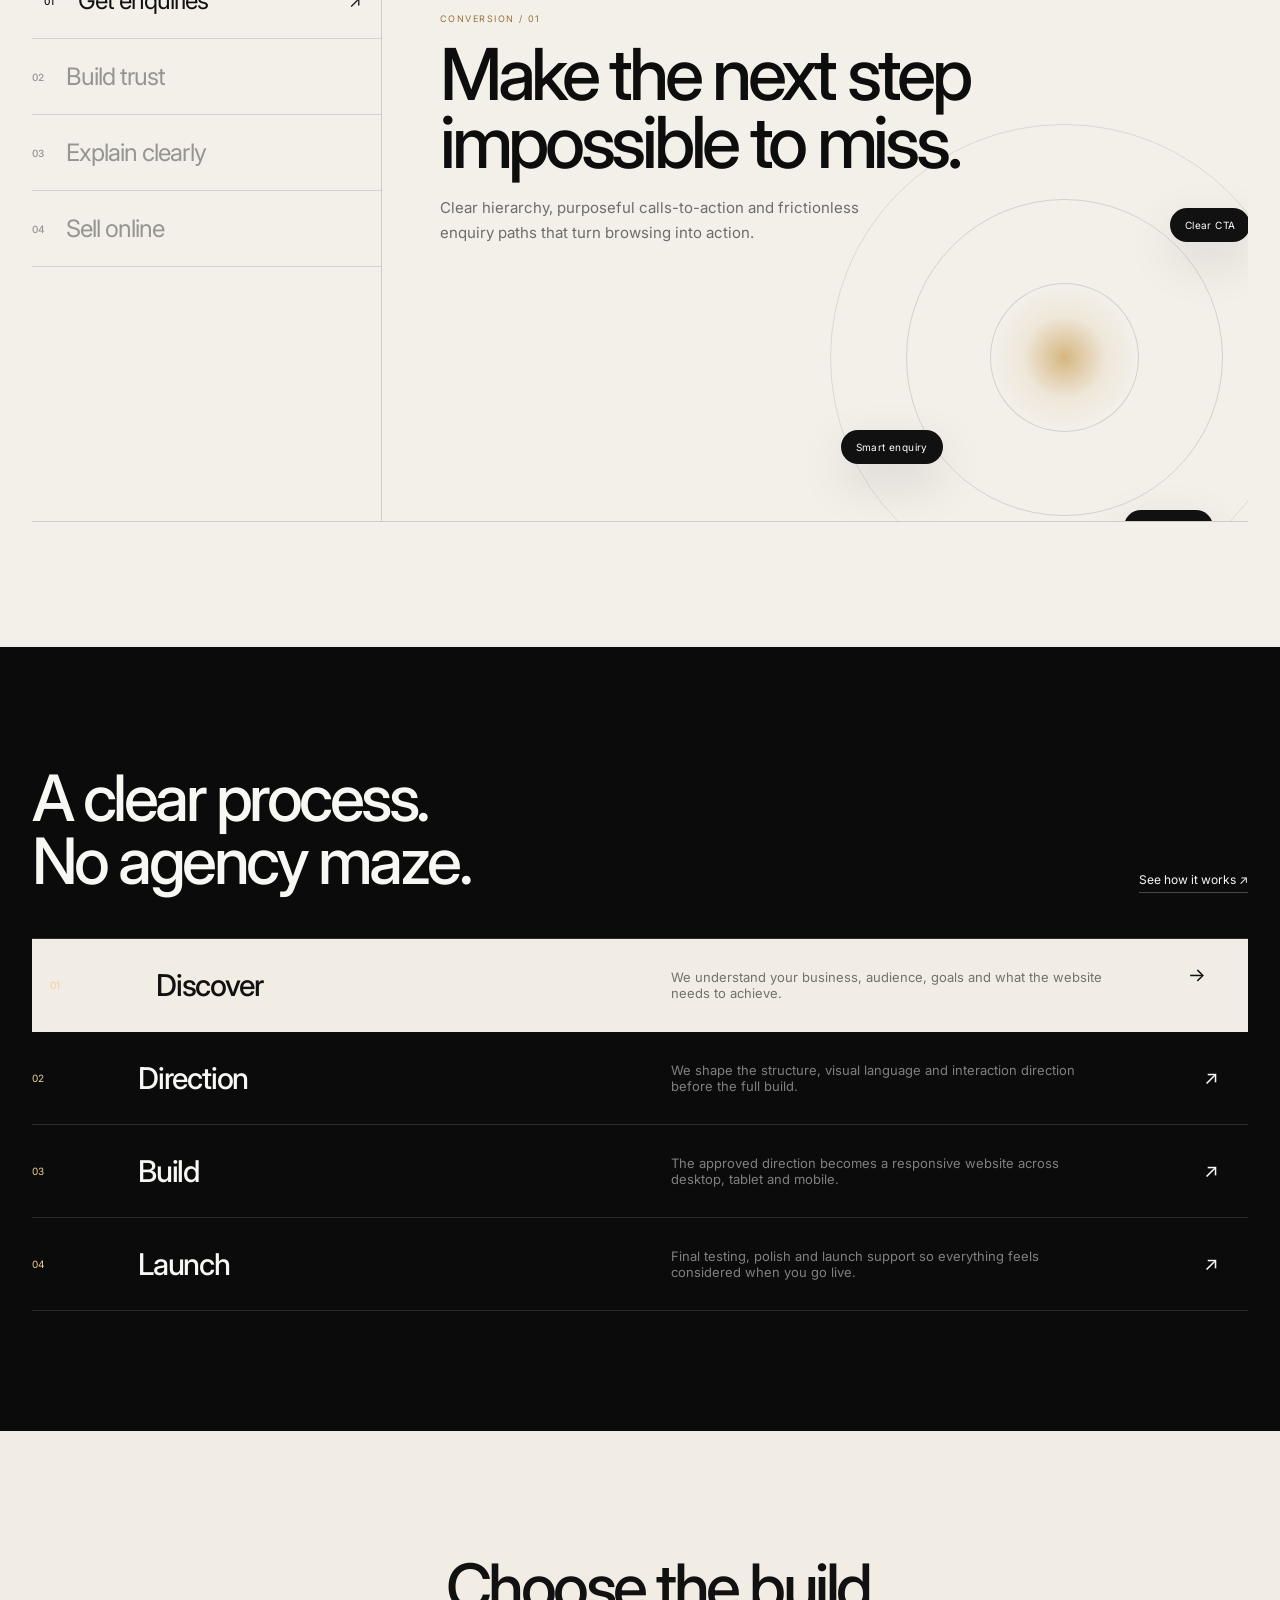
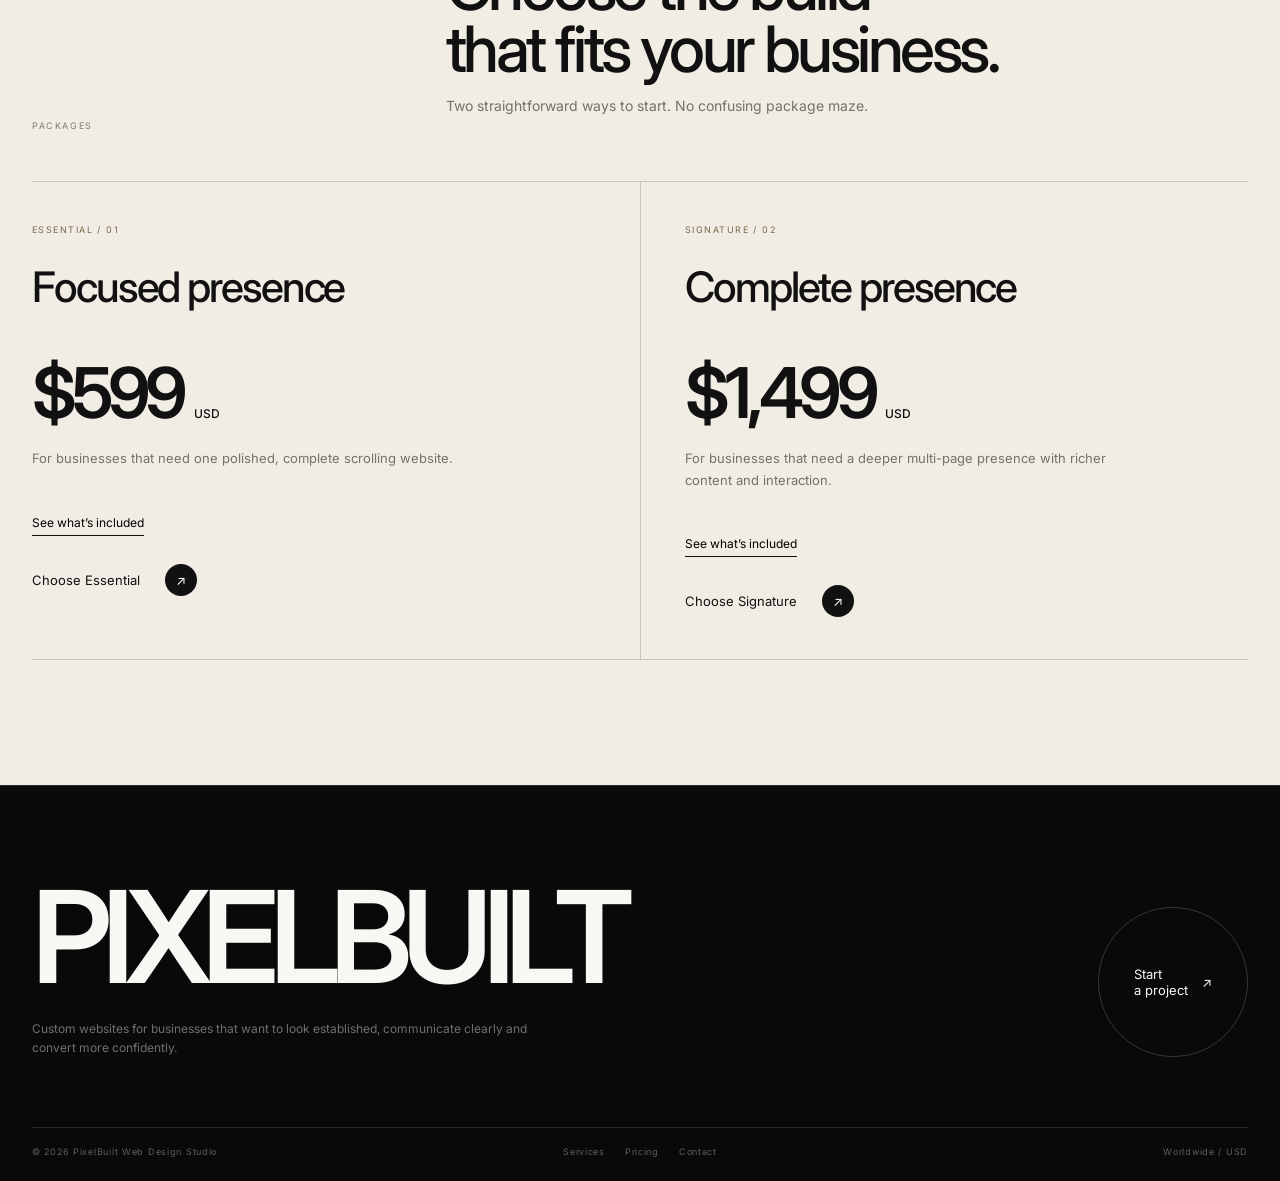
==== commit c9ac046a: "Add files via upload" ====
--- a/index.html
+++ b/index.html
@@ -1,143 +1 @@
-<!doctype html>
-<html lang="en">
-<head>
-<meta charset="utf-8">
-<meta name="viewport" content="width=device-width,initial-scale=1">
-<title>PixelBuilt | Custom Websites That Move Business Forward</title>
-<meta name="description" content="PixelBuilt designs premium, conversion-focused websites for businesses worldwide. Custom web design from USD 599.">
-<meta name="theme-color" content="#070707">
-<link rel="stylesheet" href="styles.css">
-</head>
-<body class="soft-entry home-v5">
-<div aria-hidden="true" class="home-loader" id="homeLoader"><div class="home-loader-inner"><div class="home-loader-brand">PIXELBUILT</div><div class="home-loader-line"><i></i></div></div></div>
-<header class="navbar">
-  <div class="wrap nav">
-    <a class="brand" href="index.html" aria-label="PixelBuilt home"><img alt="PixelBuilt logo" src="[data-uri]"><div><span class="brand-name">PIXELBUILT</span><span class="brand-sub">Web Design Studio</span></div></a>
-    <nav class="nav-links" aria-label="Main navigation"><a href="index.html" aria-current="page">Home</a><a href="services.html">Services</a><a href="process.html">Process</a><a href="pricing.html">Pricing</a><a class="nav-cta magnetic" href="contact.html"><span>Start a Project</span></a></nav>
-    <button class="menu-btn" type="button" aria-label="Open menu" aria-expanded="false">☰</button>
-  </div>
-</header>
-<nav class="mobile-menu" aria-label="Mobile navigation"><a href="index.html">Home</a><a href="services.html">Services</a><a href="process.html">Process</a><a href="pricing.html">Pricing</a><a href="contact.html">Start a Project</a></nav>
-
-<main class="v8-home">
-<section class="v8-hero" id="top">
-  <div class="v8-grid" aria-hidden="true"></div>
-  <div class="v8-light" aria-hidden="true"></div>
-  <div class="wrap v8-hero-inner">
-    <div class="v8-hero-copy">
-      <p class="v8-kicker motion-reveal">INDEPENDENT WEB DESIGN STUDIO · WORLDWIDE</p>
-      <h1 class="v8-hero-title motion-reveal">Websites people<br><span>remember.</span></h1>
-      <p class="v8-hero-lead motion-reveal">We design and build refined digital experiences that make your business easier to understand, trust and choose.</p>
-      <div class="v8-hero-actions motion-reveal">
-        <a class="v8-btn v8-btn-gold magnetic" href="contact.html"><span>Start a Project</span><b>↗</b></a>
-        <a class="v8-link" href="#experience">Explore the experience <i>↓</i></a>
-      </div>
-      <div class="v8-hero-meta motion-reveal"><span>Custom design</span><i></i><span>Responsive build</span><i></i><span>From $599</span></div>
-    </div>
-
-    <div class="v8-kinetic" id="kineticStage" aria-label="Interactive PixelBuilt motion preview">
-      <div class="v8-k-line one"></div><div class="v8-k-line two"></div>
-      <div class="v8-k-word" data-parallax="0.045">PIXEL</div>
-      <div class="v8-k-word ghost" data-parallax="-0.03">BUILT</div>
-      <div class="v8-plane plane-a" data-depth="18"><span>STRATEGY</span><b>01</b></div>
-      <div class="v8-plane plane-b" data-depth="28"><span>DESIGN</span><b>02</b></div>
-      <div class="v8-plane plane-c" data-depth="38"><span>MOTION</span><b>03</b></div>
-      <div class="v8-pixel-cluster" aria-hidden="true"><i></i><i></i><i></i><i></i><i></i><i></i><i></i><i></i><i></i></div>
-      <div class="v8-stage-caption"><span>MOVE YOUR CURSOR</span><b>LIVE / 001</b></div>
-    </div>
-  </div>
-  <div class="v8-scroll-cue"><span>SCROLL TO EXPLORE</span><i></i></div>
-</section>
-
-<section class="v8-statement motion-section">
-  <div class="wrap">
-    <p class="v8-kicker dark">DESIGN WITH PURPOSE</p>
-    <div class="v8-statement-grid">
-      <h2>Your website should do more than <span>look good.</span></h2>
-      <p>It should make the right impression, guide people naturally and turn attention into action — without making them work for it.</p>
-    </div>
-    <div class="v8-marquee" aria-hidden="true"><div>CLARITY · CREDIBILITY · MOTION · CONVERSION · CLARITY · CREDIBILITY · MOTION · CONVERSION ·</div></div>
-  </div>
-</section>
-
-<section class="v8-experience motion-section" id="experience">
-  <div class="wrap">
-    <div class="v8-exp-head">
-      <div><p class="v8-kicker">INTERACTIVE DIRECTION</p><h2>What should your<br><span>website do?</span></h2></div>
-      <p>Choose a goal. The experience responds instantly.</p>
-    </div>
-    <div class="v8-exp-shell">
-      <div class="v8-exp-list" role="tablist" aria-label="Website goals">
-        <button type="button" class="active" data-goal="enquiries" role="tab" aria-selected="true"><em>01</em><span>Get more enquiries</span><b>↗</b></button>
-        <button type="button" data-goal="trust" role="tab" aria-selected="false"><em>02</em><span>Build more trust</span><b>↗</b></button>
-        <button type="button" data-goal="clarity" role="tab" aria-selected="false"><em>03</em><span>Explain my business</span><b>↗</b></button>
-        <button type="button" data-goal="sell" role="tab" aria-selected="false"><em>04</em><span>Sell online</span><b>↗</b></button>
-      </div>
-      <div class="v8-exp-visual" id="goalVisual" data-goal-state="enquiries">
-        <div class="v8-visual-grid" aria-hidden="true"></div>
-        <div class="v8-visual-no" id="goalNo">01</div>
-        <div class="v8-visual-copy">
-          <small id="goalKicker">CONVERSION-FOCUSED</small>
-          <h3 id="goalTitle">Turn interest<br>into action.</h3>
-          <p id="goalText">A clear journey that makes the next step obvious and easy.</p>
-          <a href="contact.html" id="goalCta">Start a conversation <b>↗</b></a>
-        </div>
-        <div class="v8-visual-art" aria-hidden="true"><div class="v8-orbit-a"></div><div class="v8-orbit-b"></div><div class="v8-orbit-core"></div><div class="v8-signal"><i></i><i></i><i></i></div></div>
-        <div class="v8-visual-foot"><span id="goalFoot">ENQUIRY FLOW / ACTIVE</span><b>PIXELBUILT SYSTEM</b></div>
-      </div>
-    </div>
-  </div>
-</section>
-
-<section class="v8-process motion-section">
-  <div class="wrap">
-    <div class="v8-process-head"><p class="v8-kicker dark">HOW IT MOVES</p><h2>Simple process.<br><span>Beautiful execution.</span></h2></div>
-    <div class="v8-process-track" id="processTrack">
-      <article class="active" data-step="01"><span>01</span><div><small>DISCOVER</small><h3>Tell us what matters.</h3><p>Your business, audience, goals and what the website needs to achieve.</p></div></article>
-      <article data-step="02"><span>02</span><div><small>DIRECT</small><h3>We shape the experience.</h3><p>Structure, hierarchy, visual direction and interaction come together.</p></div></article>
-      <article data-step="03"><span>03</span><div><small>REFINE</small><h3>You review the direction.</h3><p>Focused feedback keeps the project moving without an agency maze.</p></div></article>
-      <article data-step="04"><span>04</span><div><small>LAUNCH</small><h3>We build it properly.</h3><p>Responsive development, QA and launch — polished on every screen.</p></div></article>
-    </div>
-    <div class="v8-process-meter"><i></i></div>
-  </div>
-</section>
-
-<section class="v8-packages motion-section" id="packages">
-  <div class="wrap">
-    <div class="v8-package-head"><div><p class="v8-kicker">CHOOSE YOUR BUILD</p><h2>Two ways to build.<br><span>One standard of quality.</span></h2></div><p>Start with the scope that fits your business now. Expand only when you need to.</p></div>
-    <div class="v8-package-grid">
-      <article class="v8-package tilt-card">
-        <div class="v8-package-top"><span>ESSENTIAL</span><small>FOCUSED LAUNCH</small></div>
-        <div class="v8-package-price"><strong>$599</strong><span>USD</span></div>
-        <p>For a business that needs one polished, complete scrolling website.</p>
-        <button class="v8-package-toggle" type="button" aria-expanded="false">See what’s included <b>+</b></button>
-        <div class="v8-package-more"><ul><li>One complete scrolling website</li><li>One-page layout with no main menu</li><li>Responsive desktop + mobile</li><li>WhatsApp / direct enquiry</li><li>Google Maps integration</li><li>1 revision round</li><li>7 days minor support</li></ul></div>
-        <a class="v8-btn v8-btn-light" href="contact.html"><span>Choose Essential</span><b>↗</b></a>
-      </article>
-      <article class="v8-package signature tilt-card">
-        <div class="v8-package-top"><span>SIGNATURE</span><small>MOST COMPLETE</small></div>
-        <div class="v8-package-price"><strong>$1,499</strong><span>USD</span></div>
-        <p>For businesses that need more space to communicate, showcase and convert.</p>
-        <button class="v8-package-toggle" type="button" aria-expanded="false">See what’s included <b>+</b></button>
-        <div class="v8-package-more"><ul><li>Up to 7 page views</li><li>Premium visual direction</li><li>Loader / intro experience</li><li>Gallery & richer content sections</li><li>Enhanced enquiry integration</li><li>Bilingual option available</li><li>3 revision rounds</li><li>3 months minor support</li></ul></div>
-        <a class="v8-btn v8-btn-gold" href="contact.html"><span>Choose Signature</span><b>↗</b></a>
-      </article>
-    </div>
-    <a class="v8-package-link" href="pricing.html">Compare packages in detail <b>↗</b></a>
-  </div>
-</section>
-
-<section class="v8-final motion-section">
-  <div class="v8-final-orbit" aria-hidden="true"></div>
-  <div class="wrap v8-final-inner">
-    <p class="v8-kicker">READY WHEN YOU ARE</p>
-    <h2>Build something<br><span>worth noticing.</span></h2>
-    <p>Tell us what you're building. We'll recommend the right direction and scope.</p>
-    <a class="v8-btn v8-btn-gold magnetic" href="contact.html"><span>Start Your Project</span><b>↗</b></a>
-  </div>
-</section>
-</main>
-
-<footer><div class="wrap"><div class="footer-grid"><div><a class="brand" href="index.html"><img alt="PixelBuilt logo" src="[data-uri]"><div><span class="brand-name">PIXELBUILT</span><span class="brand-sub">Web Design Studio</span></div></a><p class="footer-copy">Custom, conversion-focused websites for businesses worldwide.</p></div><div><h4>Explore</h4><a href="services.html">Services</a><a href="process.html">Process</a><a href="pricing.html">Pricing</a></div><div><h4>Start</h4><a href="contact.html">Start a Project</a><a href="contact.html">Project Enquiry</a></div></div><div class="footer-bottom"><span>© 2026 PixelBuilt Web Design Studio.</span><span>Worldwide Web Design · Websites from USD 599</span></div></div></footer>
-<script src="app.js"></script><script src="home-v8.js"></script>
-</body></html>+<!doctype html><html lang="en"><head><meta charset="utf-8"><meta name="viewport" content="width=device-width,initial-scale=1"><title>PixelBuilt — Custom Websites for Modern Businesses</title><meta name="description" content="PixelBuilt designs custom, conversion-focused websites for businesses worldwide. Essential websites $599. Signature websites $1,499."><link rel="stylesheet" href="styles.css"></head><body><div class="home-loader" id="homeLoader"><div><div class="loader-word">PIXELBUILT</div><div class="loader-line"><i></i></div></div></div><header class="nav-shell" id="navShell"><div class="site-wrap nav-inner"><a class="pb-brand" href="index.html" aria-label="PixelBuilt home"><img src="[data-uri]" alt="PixelBuilt"><span><b>PIXELBUILT</b><small>WEB DESIGN STUDIO</small></span></a><nav class="desktop-nav" aria-label="Primary"><a href="services.html">Services</a><a href="process.html">Process</a><a href="pricing.html">Pricing</a><a class="nav-project magnetic" href="contact.html"><span>Start a project</span><i>↗</i></a></nav><button class="menu-toggle" id="menuToggle" aria-expanded="false" aria-controls="mobileMenu"><span></span><span></span></button></div></header><div class="mobile-menu" id="mobileMenu"><div class="mobile-menu-inner"><p>PIXELBUILT / MENU</p><a href="index.html">Home <span>01</span></a><a href="services.html">Services <span>02</span></a><a href="process.html">Process <span>03</span></a><a href="pricing.html">Pricing <span>04</span></a><a href="contact.html">Start a project <span>05</span></a></div></div><main><section class="hero"><div class="hero-object"><i class="hero-dot"></i></div><div class="site-wrap hero-grid"><div><div class="hero-kicker">INDEPENDENT WEB DESIGN STUDIO / WORLDWIDE</div><h1><span class="line"><span>Websites built</span></span><span class="line"><span>to move business.</span></span></h1></div><div class="hero-side"><p>We design clear, premium digital experiences that make your business easier to trust, understand and choose.</p><div class="hero-actions"><a class="primary-btn magnetic" href="contact.html"><span>Start a project</span><i>↗</i></a><a class="text-link" href="pricing.html">Websites from $599</a></div></div></div><div class="site-wrap hero-meta"><span>Strategy + Design + Build</span><span>Desktop / Tablet / Mobile</span><span>USD pricing</span></div></section><section class="intro"><div class="site-wrap intro-grid"><div class="label reveal-up">WHY PIXELBUILT</div><h2 class="reveal-up">Your website should feel like a <em>reason to choose you.</em></h2><div class="intro-copy reveal-up"><p><strong>Less noise. More clarity.</strong>We remove the clutter and build around the information your customer actually needs.</p><p><strong>Designed to move.</strong>Motion is used to guide attention, create rhythm and make the experience memorable — never just to decorate.</p></div></div></section><section class="stack-section"><div class="site-wrap stack-head reveal-up"><div class="label" style="color:rgba(255,255,255,.4)">WHAT WE BUILD</div><div><h2>Simple to understand.<br>Hard to ignore.</h2><p>Each experience is designed around one clear job. The motion supports the message rather than competing with it.</p></div></div><div class="stack-list"><article class="stack-card"><div class="site-wrap stack-inner"><span class="stack-no">01 / TRUST</span><div class="stack-copy"><h3>Make a stronger first impression.</h3><p>Visual confidence, clean hierarchy and considered details that make your business feel established from the first screen.</p></div><div class="stack-visual"><div class="stack-orbit"></div><div class="stack-line"></div><span class="stack-tag">CREDIBILITY / ACTIVE</span></div></div></article><article class="stack-card"><div class="site-wrap stack-inner"><span class="stack-no">02 / CLARITY</span><div class="stack-copy"><h3>Make your value easy to get.</h3><p>We structure services, proof and calls-to-action so visitors know what you do and what to do next.</p></div><div class="stack-visual"><div class="stack-orbit"></div><div class="stack-line"></div><span class="stack-tag">CONTENT SYSTEM / ACTIVE</span></div></div></article><article class="stack-card"><div class="site-wrap stack-inner"><span class="stack-no">03 / ACTION</span><div class="stack-copy"><h3>Turn attention into enquiries.</h3><p>Purposeful interaction and frictionless contact flows guide the right visitors toward a conversation.</p></div><div class="stack-visual"><div class="stack-orbit"></div><div class="stack-line"></div><span class="stack-tag">CONVERSION / ACTIVE</span></div></div></article><article class="stack-card"><div class="site-wrap stack-inner"><span class="stack-no">04 / GROWTH</span><div class="stack-copy"><h3>Build for what comes next.</h3><p>Responsive, scalable websites that can expand as your services, content and ambitions grow.</p></div><div class="stack-visual"><div class="stack-orbit"></div><div class="stack-line"></div><span class="stack-tag">SCALABLE / READY</span></div></div></article></div></section><section class="playground"><div class="site-wrap"><div class="play-head reveal-up"><div class="label">INTERACTIVE DIRECTION</div><h2>What should your<br>website do?</h2></div><div class="play-shell reveal-up"><div class="play-tabs" role="tablist"><button class="play-tab active" data-state="enquiries"><b>01</b><span>Get enquiries</span><i>↗</i></button><button class="play-tab" data-state="trust"><b>02</b><span>Build trust</span><i>↗</i></button><button class="play-tab" data-state="clarity"><b>03</b><span>Explain clearly</span><i>↗</i></button><button class="play-tab" data-state="sell"><b>04</b><span>Sell online</span><i>↗</i></button></div><div class="play-canvas" id="playCanvas" data-state="enquiries"><div class="play-copy"><div class="play-kicker">CONVERSION / 01</div><h3>Make the next step impossible to miss.</h3><p>Clear hierarchy, purposeful calls-to-action and frictionless enquiry paths that turn browsing into action.</p></div><div class="play-demo"><span class="demo-chip one">Clear CTA</span><span class="demo-chip two">Smart enquiry</span><span class="demo-chip three">Mobile-first</span></div></div></div></div></section><section class="process-preview"><div class="site-wrap"><div class="process-head reveal-up"><h2>A clear process.<br>No agency maze.</h2><a href="process.html">See how it works ↗</a></div><div class="process-rows reveal-up"><article class="process-row active"><span>01</span><h3>Discover</h3><p>We understand your business, audience, goals and what the website needs to achieve.</p><i>↗</i></article><article class="process-row"><span>02</span><h3>Direction</h3><p>We shape the structure, visual language and interaction direction before the full build.</p><i>↗</i></article><article class="process-row"><span>03</span><h3>Build</h3><p>The approved direction becomes a responsive website across desktop, tablet and mobile.</p><i>↗</i></article><article class="process-row"><span>04</span><h3>Launch</h3><p>Final testing, polish and launch support so everything feels considered when you go live.</p><i>↗</i></article></div></div></section><section class="pricing-home"><div class="site-wrap"><div class="price-head reveal-up"><div class="label">PACKAGES</div><div><h2>Choose the build<br>that fits your business.</h2><p>Two straightforward ways to start. No confusing package maze.</p></div></div><div class="package-grid reveal-up"><article class="package"><div class="package-label">ESSENTIAL / 01</div><h3>Focused presence</h3><div class="package-price">$599 <small>USD</small></div><p>For businesses that need one polished, complete scrolling website.</p><button class="package-toggle" aria-expanded="false">See what’s included</button><div class="package-details"><div><ul><li>One complete scrolling website</li><li>Customised design</li><li>Desktop + tablet + mobile</li><li>WhatsApp / direct enquiry</li><li>Google Maps integration</li><li>1 revision round</li><li>7 days minor support</li></ul></div></div><a class="package-cta" href="contact.html?package=Essential">Choose Essential <i>↗</i></a></article><article class="package"><div class="package-label">SIGNATURE / 02</div><h3>Complete presence</h3><div class="package-price">$1,499 <small>USD</small></div><p>For businesses that need a deeper multi-page presence with richer content and interaction.</p><button class="package-toggle" aria-expanded="false">See what’s included</button><div class="package-details"><div><ul><li>Up to 7 page views</li><li>Premium visual direction</li><li>Loader / intro experience</li><li>Gallery / richer sections</li><li>Enhanced enquiry integration</li><li>Bilingual option available</li><li>3 revision rounds</li><li>3 months minor support</li></ul></div></div><a class="package-cta" href="contact.html?package=Signature">Choose Signature <i>↗</i></a></article></div></div></section></main><footer class="footer"><div class="site-wrap footer-top"><div><div class="footer-word">PIXELBUILT</div><p>Custom websites for businesses that want to look established, communicate clearly and convert more confidently.</p></div><a class="footer-circle magnetic" href="contact.html" aria-label="Start a project"><span>Start<br>a project</span><i>↗</i></a></div><div class="site-wrap footer-bottom"><span>© 2026 PixelBuilt Web Design Studio</span><div><a href="services.html">Services</a><a href="pricing.html">Pricing</a><a href="contact.html">Contact</a></div><span>Worldwide / USD</span></div></footer><script src="app.js"></script><script src="home.js"></script></body></html>
--- a/styles.css
+++ b/styles.css
@@ -1,138 +1,13 @@
-@import url('https://fonts.googleapis.com/css2?family=DM+Sans:wght@400;500;600;700&family=Manrope:wght@400;500;600;700;800&family=Playfair+Display:wght@500;600;700&display=swap');
-:root{--bg:#070707;--bg2:#0c0c0c;--panel:#111;--panel2:#171717;--gold:#c9964d;--gold2:#f1cf8e;--gold3:#8f652e;--cream:#f4eee5;--ink:#15110d;--muted:#a49b93;--line:rgba(255,255,255,.10);--shadow:0 28px 80px rgba(0,0,0,.35)}
-*{box-sizing:border-box;margin:0;padding:0}html{scroll-behavior:smooth}body{font-family:Manrope,Arial,sans-serif;background:var(--bg);color:#fff;line-height:1.6;overflow-x:hidden}a{color:inherit;text-decoration:none}button,input,select,textarea{font:inherit}button{cursor:pointer}img{max-width:100%;display:block}.wrap{width:min(1180px,calc(100% - 42px));margin:auto}.page{min-height:100vh;position:relative}.section{padding:92px 0}.eyebrow{font-size:10px;letter-spacing:2px;text-transform:uppercase;color:var(--gold2);font-weight:800;display:flex;align-items:center;gap:10px}.eyebrow:before{content:"";width:28px;height:1px;background:var(--gold)}.display{font-family:"Playfair Display",serif;font-size:clamp(48px,7vw,88px);line-height:.95;letter-spacing:-2px;font-weight:600}.section-title{font-family:"Playfair Display",serif;font-size:clamp(38px,5vw,62px);line-height:1.02;letter-spacing:-1px}.lead{font-size:16px;color:#b7afa8;max-width:720px}.gold{color:var(--gold2)}
-.navbar{position:fixed;inset:0 0 auto;z-index:1000;transition:.25s}.navbar.scrolled{background:rgba(7,7,7,.88);backdrop-filter:blur(18px);border-bottom:1px solid var(--line)}.nav{height:82px;display:flex;align-items:center;justify-content:space-between;gap:22px}.brand{display:flex;align-items:center;gap:11px}.brand img{width:42px;height:42px;border-radius:50%;object-fit:cover}.brand-name{font-family:"Playfair Display",serif;font-size:18px;letter-spacing:3.4px}.brand-sub{font-size:7px;letter-spacing:2px;text-transform:uppercase;color:#978e86;display:block;margin-top:4px}.nav-links{display:flex;align-items:center;gap:23px;font-size:11px;font-weight:700}.nav-links a{position:relative;padding:9px 0;color:#d6cec7}.nav-links a:not(.nav-cta):after{content:"";position:absolute;left:0;bottom:3px;width:0;height:1px;background:var(--gold2);transition:.25s}.nav-links a:hover:after,.nav-links a[aria-current="page"]:after{width:100%}.nav-cta{padding:11px 16px!important;border-radius:999px;background:linear-gradient(135deg,var(--gold2),var(--gold));color:#111!important}.menu-btn{display:none;width:44px;height:44px;border-radius:14px;border:1px solid #2d2d2d;background:#111;color:#fff;font-size:18px}.mobile-menu{display:none}
-.page-transition{position:fixed;inset:0;z-index:9999;pointer-events:none;background:#090909;transform:translateY(100%);display:grid;place-items:center}.page-transition.show{animation:pagewipe .65s cubic-bezier(.7,0,.2,1) forwards}.transition-mark{display:flex;align-items:center;gap:10px;font-family:"Playfair Display",serif;letter-spacing:4px;color:var(--gold2)}.transition-mark i{width:7px;height:7px;background:var(--gold);box-shadow:12px 0 0 rgba(201,150,77,.65),24px 0 0 rgba(201,150,77,.35)}@keyframes pagewipe{0%{transform:translateY(100%)}45%{transform:translateY(0)}70%{transform:translateY(0)}100%{transform:translateY(-100%)}}
-.cursor-glow{position:fixed;width:340px;height:340px;border-radius:50%;pointer-events:none;z-index:0;background:radial-gradient(circle,rgba(201,150,77,.11),rgba(201,150,77,0) 68%);transform:translate(-50%,-50%);mix-blend-mode:screen;opacity:.75}.grid-bg{position:absolute;inset:0;pointer-events:none;background-image:linear-gradient(rgba(255,255,255,.025) 1px,transparent 1px),linear-gradient(90deg,rgba(255,255,255,.025) 1px,transparent 1px);background-size:48px 48px;mask-image:linear-gradient(to bottom,black,transparent 90%)}
-.btns{display:flex;gap:12px;flex-wrap:wrap;margin-top:28px}.btn{min-height:52px;padding:13px 21px;border-radius:999px;border:1px solid transparent;display:inline-flex;align-items:center;justify-content:center;gap:9px;font-size:12px;font-weight:800;transition:.22s ease;position:relative;overflow:hidden}.btn:hover{transform:translateY(-2px)}.btn-gold{background:linear-gradient(135deg,var(--gold2),var(--gold));color:#15110d}.btn-outline{border-color:rgba(255,255,255,.22);color:#fff}.btn-dark{background:#111;color:#fff}.magnetic span{display:inline-block;transition:transform .18s ease}
-.hero{min-height:100vh;display:flex;align-items:center;padding:130px 0 80px;position:relative;overflow:hidden;background:radial-gradient(circle at 80% 18%,rgba(201,150,77,.14),transparent 28%),linear-gradient(180deg,#070707,#0b0b0b)}.hero-grid{display:grid;grid-template-columns:1.02fr .98fr;gap:62px;align-items:center;position:relative;z-index:2}.hero .lead{margin-top:22px}.status{display:inline-flex;align-items:center;gap:8px;padding:8px 11px;border:1px solid var(--line);border-radius:999px;color:#cfc7c0;background:rgba(255,255,255,.025);font-size:10px;margin-bottom:22px}.status i{width:6px;height:6px;border-radius:50%;background:#78d39c;box-shadow:0 0 0 5px rgba(120,211,156,.08)}.hero-meta{display:flex;gap:18px;flex-wrap:wrap;margin-top:24px;font-size:10px;color:#8f8881;text-transform:uppercase;letter-spacing:1px}.hero-meta strong{color:#fff;font-weight:700}.hero-price{margin-top:24px;color:#d5cdc5;font-size:12px}.hero-price strong{font-size:20px;color:#fff;margin-left:5px}
-.ai-stage{position:relative;perspective:1200px}.ai-shell{border:1px solid rgba(241,207,142,.22);background:linear-gradient(180deg,rgba(21,21,21,.95),rgba(10,10,10,.98));border-radius:28px;box-shadow:0 35px 100px rgba(0,0,0,.45);overflow:hidden;transform-style:preserve-3d;transition:transform .25s ease}.ai-top{height:54px;display:flex;align-items:center;justify-content:space-between;padding:0 17px;border-bottom:1px solid var(--line)}.dots{display:flex;gap:6px}.dots i{width:7px;height:7px;border-radius:50%;background:#383838}.ai-top small{font-size:9px;letter-spacing:1.5px;text-transform:uppercase;color:#81786f}.ai-body{padding:20px}.ai-label{font-size:9px;text-transform:uppercase;letter-spacing:1.6px;color:#8c8176;margin-bottom:9px}.ai-field{display:flex;align-items:center;justify-content:space-between;padding:13px 14px;border:1px solid var(--line);border-radius:14px;background:#101010;margin-bottom:10px}.ai-field span{font-size:12px;color:#ddd5cd}.ai-field b{font-size:10px;color:var(--gold2)}.ai-progress{height:7px;border-radius:999px;background:#1f1f1f;overflow:hidden;margin:16px 0}.ai-progress i{display:block;height:100%;width:0;background:linear-gradient(90deg,var(--gold),var(--gold2));animation:progress 3.8s ease-in-out infinite}@keyframes progress{0%{width:0}48%,78%{width:100%}100%{width:0}}.ai-checks{display:grid;grid-template-columns:1fr 1fr;gap:9px}.ai-check{padding:12px;border-radius:13px;border:1px solid var(--line);background:#0e0e0e;font-size:10px;color:#bcb3aa}.ai-check strong{display:block;color:#fff;font-size:11px;margin-bottom:2px}.ai-preview{margin-top:14px;border:1px solid rgba(201,150,77,.18);border-radius:16px;background:#f5efe6;color:#16110c;overflow:hidden;min-height:180px;position:relative}.preview-nav{height:32px;background:#161616;color:#fff;padding:0 12px;display:flex;align-items:center;justify-content:space-between;font-size:7px;letter-spacing:1px}.preview-screen{display:grid;grid-template-columns:1.1fr .9fr;gap:10px;padding:18px}.preview-copy h4{font-family:"Playfair Display",serif;font-size:22px;line-height:1}.preview-copy p{font-size:8px;color:#655c54;margin-top:8px}.preview-button{display:inline-block;margin-top:10px;font-size:7px;padding:7px 9px;background:#111;color:white;border-radius:999px}.preview-art{border-radius:12px;background:radial-gradient(circle at 60% 30%,rgba(201,150,77,.45),transparent 34%),linear-gradient(135deg,#111,#29231d);min-height:110px;position:relative;overflow:hidden}.preview-art:after{content:"";position:absolute;width:90px;height:90px;border:1px solid rgba(241,207,142,.4);border-radius:22px;right:14px;top:18px;transform:rotate(18deg)}
-.trust-strip{background:#0d0d0d;border-top:1px solid var(--line);border-bottom:1px solid var(--line)}.trust-grid{display:grid;grid-template-columns:repeat(4,1fr)}.trust-item{text-align:center;padding:19px 14px;border-right:1px solid var(--line)}.trust-item:last-child{border-right:0}.trust-item strong{font-size:13px;display:block}.trust-item span{display:block;margin-top:3px;font-size:9px;text-transform:uppercase;letter-spacing:1px;color:#8c847c}
-.intelligence{background:#f5efe6;color:var(--ink)}.intelligence-grid{display:grid;grid-template-columns:.9fr 1.1fr;gap:50px;align-items:center}.goal-tabs{display:grid;gap:10px;margin-top:26px}.goal-tab{width:100%;text-align:left;padding:16px 18px;border-radius:16px;border:1px solid #d8cdbc;background:#fbf8f3;color:#1a1510;font-weight:800;display:flex;justify-content:space-between;align-items:center;transition:.22s}.goal-tab.active{background:#17120d;color:#fff;border-color:#17120d}.goal-tab small{font-weight:500;color:#8b8178}.goal-tab.active small{color:#bfb6ae}.goal-visual{min-height:420px;border-radius:28px;background:#111;color:#fff;border:1px solid #2a2a2a;position:relative;overflow:hidden;padding:24px;box-shadow:0 25px 60px rgba(40,25,10,.15)}.goal-canvas{position:absolute;inset:72px 24px 24px;display:grid;place-items:center}.goal-ui{width:min(430px,100%);border:1px solid #2c2c2c;background:#0c0c0c;border-radius:18px;padding:16px;transition:.3s}.goal-ui h3{font-family:"Playfair Display",serif;font-size:28px}.goal-ui p{font-size:11px;color:#aaa;margin-top:7px}.goal-modules{display:grid;grid-template-columns:1fr 1fr;gap:9px;margin-top:16px}.goal-module{min-height:78px;border:1px solid #272727;border-radius:12px;padding:11px;background:#141414}.goal-module b{display:block;color:var(--gold2);font-size:9px;text-transform:uppercase;letter-spacing:1px}.goal-module span{font-size:10px;color:#ddd}
-.page-hero{padding:150px 0 72px;position:relative;overflow:hidden;background:radial-gradient(circle at 80% 10%,rgba(201,150,77,.12),transparent 26%),linear-gradient(180deg,#070707,#0b0b0b)}.page-hero-grid{display:grid;grid-template-columns:1fr .8fr;gap:50px;align-items:end}.page-index{font-size:10px;letter-spacing:2px;color:#8f867e;text-transform:uppercase;margin-bottom:18px}.page-hero .lead{margin-top:18px}.page-card{border:1px solid var(--line);border-radius:24px;background:#111;padding:24px}.page-card strong{font-family:"Playfair Display",serif;font-size:30px}.page-card p{font-size:11px;color:#aaa;margin-top:7px}
-.service-layout{display:grid;grid-template-columns:.74fr 1.26fr;gap:24px}.service-menu{display:grid;gap:10px}.service-tab{padding:18px;border-radius:16px;border:1px solid var(--line);background:#101010;color:#ddd;text-align:left;transition:.2s}.service-tab.active{background:linear-gradient(135deg,#1a1611,#111);border-color:rgba(241,207,142,.28);color:#fff}.service-tab b{display:block;font-family:"Playfair Display",serif;font-size:24px}.service-tab span{font-size:10px;color:#918981}.service-panel{min-height:480px;border-radius:26px;border:1px solid var(--line);background:#111;padding:34px;position:relative;overflow:hidden}.service-panel h2{font-family:"Playfair Display",serif;font-size:48px;line-height:1}.service-panel p{max-width:620px;margin-top:14px;color:#aaa;font-size:14px}.flow{display:grid;grid-template-columns:repeat(4,1fr);gap:10px;margin-top:34px}.flow-step{padding:16px;border:1px solid var(--line);border-radius:15px;background:#0d0d0d;min-height:115px}.flow-step small{color:var(--gold2);font-size:9px;letter-spacing:1px}.flow-step strong{display:block;font-size:13px;margin-top:10px}.service-orbit{position:absolute;width:260px;height:260px;border:1px solid rgba(241,207,142,.12);border-radius:50%;right:-90px;bottom:-80px}.service-orbit:before,.service-orbit:after{content:"";position:absolute;inset:30px;border:1px solid rgba(241,207,142,.10);border-radius:50%}.service-orbit:after{inset:65px}
-.process-stack{display:grid;gap:14px}.process-card{min-height:72vh;border:1px solid var(--line);border-radius:28px;background:#111;display:grid;grid-template-columns:120px 1fr;gap:28px;align-items:center;padding:42px;position:sticky;top:100px;overflow:hidden}.process-card:nth-child(2){top:120px}.process-card:nth-child(3){top:140px}.process-card:nth-child(4){top:160px}.process-no{font-family:"Playfair Display",serif;font-size:72px;color:var(--gold2)}.process-card h2{font-family:"Playfair Display",serif;font-size:clamp(44px,6vw,72px);line-height:.96}.process-card p{color:#aaa;max-width:600px;margin-top:15px}.process-chip{display:inline-flex;margin-top:20px;padding:8px 11px;border:1px solid rgba(241,207,142,.2);border-radius:999px;color:#d6b476;font-size:10px}.process-orbit{position:absolute;width:380px;height:380px;border:1px solid rgba(241,207,142,.08);border-radius:50%;right:-150px;top:-120px}
-.pricing-grid{display:grid;grid-template-columns:.95fr 1.05fr;gap:24px}.package{border-radius:26px;border:1px solid var(--line);background:#111;padding:30px}.package.featured{background:linear-gradient(145deg,#1a1712,#101010);border-color:rgba(241,207,142,.26)}.package .tag{font-size:9px;letter-spacing:1.4px;text-transform:uppercase;color:var(--gold2)}.package h3{font-family:"Playfair Display",serif;font-size:36px;margin-top:10px}.package .price{font-size:54px;font-weight:800;letter-spacing:-2px;margin-top:8px}.package .price span{font-size:12px;font-weight:500;letter-spacing:0;color:#938a82}.package ul{display:grid;gap:10px;margin-top:20px}.package li{list-style:none;font-size:12px;color:#c0b8b0}.package li:before{content:"✓";color:var(--gold2);margin-right:8px;font-weight:800}.scope-builder{margin-top:24px;border-radius:26px;background:#f5efe6;color:#17120d;padding:28px}.scope-grid{display:grid;grid-template-columns:1fr 1fr;gap:26px}.scope-options{display:grid;gap:10px;margin-top:18px}.scope-option{padding:13px 14px;border:1px solid #d8ccbb;border-radius:13px;background:#fbf8f3;display:flex;align-items:center;gap:10px;cursor:pointer}.scope-option input{accent-color:#9c6d2c}.recommend{padding:24px;border-radius:20px;background:#17120d;color:#fff;min-height:100%;display:flex;flex-direction:column;justify-content:center}.recommend small{color:#cba56f;text-transform:uppercase;letter-spacing:1px}.recommend h3{font-family:"Playfair Display",serif;font-size:42px;margin-top:7px}.recommend p{font-size:12px;color:#aaa;margin-top:8px}.recommend .btn{margin-top:20px;align-self:flex-start}
-.contact-shell{display:grid;grid-template-columns:.8fr 1.2fr;gap:42px;align-items:start}.contact-side h2{font-family:"Playfair Display",serif;font-size:50px;line-height:1}.contact-side p{color:#aaa;margin-top:14px}.private-note{margin-top:24px;padding:18px;border:1px solid var(--line);border-radius:18px;background:#111}.private-note strong{font-family:"Playfair Display",serif;font-size:24px}.private-note p{font-size:11px;margin-top:6px}.wizard{border-radius:26px;background:#f5efe6;color:#17120d;padding:28px;box-shadow:var(--shadow)}.wizard-progress{display:flex;gap:7px;margin-bottom:22px}.wizard-progress i{height:4px;flex:1;border-radius:99px;background:#ddd1c1}.wizard-progress i.active{background:#9d6d2d}.wizard-step{display:none}.wizard-step.active{display:block;animation:fade .28s ease}@keyframes fade{from{opacity:0;transform:translateY(6px)}to{opacity:1;transform:none}}.wizard h3{font-family:"Playfair Display",serif;font-size:34px}.wizard p{font-size:12px;color:#6f665d;margin-top:5px}.choice-grid{display:grid;grid-template-columns:1fr 1fr;gap:10px;margin-top:18px}.choice{padding:14px;border:1px solid #d9cebf;background:#fff;border-radius:13px;text-align:left;font-size:12px;font-weight:700}.choice.active{border-color:#9d6d2d;box-shadow:0 0 0 3px rgba(157,109,45,.08)}.field-grid{display:grid;grid-template-columns:1fr 1fr;gap:12px;margin-top:18px}.field.full{grid-column:1/-1}.field label{display:block;font-size:9px;text-transform:uppercase;letter-spacing:1px;font-weight:800;color:#6f665d;margin-bottom:5px}.field input,.field textarea,.field select{width:100%;padding:13px;border:1px solid #d8ccbb;border-radius:11px;background:#fff;outline:none}.field input:focus,.field textarea:focus,.field select:focus{border-color:#9d6d2d;box-shadow:0 0 0 3px rgba(157,109,45,.08)}.wizard-actions{display:flex;justify-content:space-between;gap:10px;margin-top:22px}.wizard-actions .btn{border-radius:13px;min-width:120px}.btn-light{background:#fff;border:1px solid #d8ccbb;color:#17120d}
-.cta{padding:90px 0;text-align:center;background:radial-gradient(circle at 50% 10%,rgba(201,150,77,.13),transparent 26%),#090909}.cta h2{font-family:"Playfair Display",serif;font-size:clamp(44px,6vw,76px);line-height:.98}.cta p{max-width:650px;margin:16px auto 0;color:#aaa}.cta .btns{justify-content:center}
-footer{padding:44px 0 24px;background:#050505;border-top:1px solid var(--line);color:#8f8780}.footer-grid{display:grid;grid-template-columns:1.4fr .6fr .6fr;gap:32px}.footer-grid h4{font-size:9px;letter-spacing:1.2px;text-transform:uppercase;color:#fff}.footer-grid a{display:block;margin-top:9px;font-size:11px}.footer-copy{max-width:340px;font-size:11px;margin-top:12px}.footer-bottom{border-top:1px solid rgba(255,255,255,.07);margin-top:26px;padding-top:16px;display:flex;justify-content:space-between;gap:16px;font-size:9px}.reveal{opacity:0;transform:translateY(16px);transition:.55s ease}.reveal.show{opacity:1;transform:none}
-@media(max-width:980px){.cursor-glow{display:none}.nav-links{display:none}.menu-btn{display:grid;place-items:center}.mobile-menu{position:fixed;inset:74px 14px auto;z-index:1200;background:#0d0d0d;border:1px solid #292929;border-radius:20px;padding:14px;box-shadow:var(--shadow)}.mobile-menu.open{display:block}.mobile-menu a{display:block;padding:13px 10px;border-bottom:1px solid #1f1f1f;font-size:13px}.mobile-menu a:last-child{border-bottom:0;background:linear-gradient(135deg,var(--gold2),var(--gold));color:#111;border-radius:13px;margin-top:8px;font-weight:800}.hero-grid,.intelligence-grid,.page-hero-grid,.service-layout,.pricing-grid,.contact-shell{grid-template-columns:1fr}.hero{min-height:auto}.ai-stage{max-width:720px}.trust-grid{grid-template-columns:1fr 1fr}.trust-item:nth-child(2){border-right:0}.trust-item:nth-child(-n+2){border-bottom:1px solid var(--line)}.flow{grid-template-columns:1fr 1fr}.process-card{min-height:auto;position:relative!important;top:auto!important;grid-template-columns:80px 1fr}.scope-grid{grid-template-columns:1fr}.footer-grid{grid-template-columns:1.2fr .8fr}.footer-grid>div:last-child{grid-column:2}.ai-shell{transform:none!important}}
-@media(max-width:620px){.wrap{width:min(100% - 28px,1180px)}.section{padding:68px 0}.nav{height:74px}.brand img{width:36px;height:36px}.brand-name{font-size:15px}.brand-sub{font-size:6px}.hero{padding:108px 0 58px}.display{font-size:clamp(48px,15vw,64px)}.lead{font-size:14px}.btns{display:grid;grid-template-columns:1fr}.btn{width:100%}.hero-meta{display:grid;grid-template-columns:1fr 1fr;gap:8px}.ai-body{padding:14px}.ai-checks{grid-template-columns:1fr}.preview-screen{grid-template-columns:1fr}.preview-art{min-height:88px}.trust-grid{grid-template-columns:1fr 1fr}.goal-visual{min-height:350px;padding:18px}.goal-canvas{inset:62px 16px 16px}.goal-modules{grid-template-columns:1fr}.page-hero{padding:116px 0 58px}.page-card{padding:19px}.service-panel{padding:22px;min-height:420px}.service-panel h2{font-size:40px}.flow{grid-template-columns:1fr 1fr}.flow-step{min-height:96px}.process-card{grid-template-columns:1fr;padding:28px;gap:8px}.process-no{font-size:48px}.process-card h2{font-size:44px}.package{padding:24px}.package .price{font-size:46px}.scope-builder{padding:20px}.contact-shell{gap:26px}.wizard{padding:20px}.choice-grid,.field-grid{grid-template-columns:1fr}.field.full{grid-column:auto}.wizard-actions{display:grid;grid-template-columns:1fr 1fr}.footer-grid{grid-template-columns:1fr}.footer-grid>div:last-child{grid-column:auto}.footer-bottom{flex-direction:column}.section-title{font-size:42px}}
-@media(prefers-reduced-motion:reduce){*{animation:none!important;transition:none!important;scroll-behavior:auto!important}.reveal{opacity:1;transform:none}}
-/* ===== PixelBuilt V2 motion / conversion enhancements ===== */
-.scroll-progress{position:fixed;top:0;left:0;height:2px;width:0;z-index:2500;background:linear-gradient(90deg,var(--gold2),var(--gold));box-shadow:0 0 18px rgba(218,180,92,.35);pointer-events:none}
-.motion-word{display:inline-grid;vertical-align:baseline;min-width:4.9em;color:var(--gold);position:relative}.motion-word span{grid-area:1/1;opacity:0;transform:translateY(.42em);transition:opacity .45s ease,transform .55s cubic-bezier(.2,.8,.2,1)}.motion-word span.active{opacity:1;transform:none}
-.hero-proofline{display:flex;align-items:center;gap:10px;margin:16px 0 0;color:#bdb8ad;font-size:11px}.hero-proofline i{width:7px;height:7px;border-radius:50%;background:var(--gold);box-shadow:0 0 0 0 rgba(218,180,92,.4);animation:signalPulse 2s infinite}.hero-proofline strong{color:#fff;font-weight:650}@keyframes signalPulse{60%{box-shadow:0 0 0 8px rgba(218,180,92,0)}100%{box-shadow:0 0 0 0 rgba(218,180,92,0)}}
-.engine-state{display:flex;align-items:center;justify-content:space-between;gap:14px;padding:10px 14px;border-bottom:1px solid rgba(255,255,255,.07);font-size:9px;letter-spacing:1.2px;text-transform:uppercase;color:#8f8a80}.engine-state strong{color:var(--gold);font-size:9px}.engine-meter{height:2px;background:#1e1e1e;overflow:hidden}.engine-meter i{display:block;height:100%;width:25%;background:linear-gradient(90deg,var(--gold2),var(--gold));transition:width .65s cubic-bezier(.2,.8,.2,1)}
-.ai-shell.engine-pulse{animation:enginePulse .55s ease}@keyframes enginePulse{50%{border-color:rgba(218,180,92,.55);box-shadow:0 24px 80px rgba(0,0,0,.5),0 0 0 1px rgba(218,180,92,.08)}}
-.signal-section{padding:44px 0 92px}.signal-shell{border-top:1px solid var(--line);border-bottom:1px solid var(--line);padding:42px 0;display:grid;grid-template-columns:.9fr 1.1fr;gap:70px;align-items:center}.signal-kicker{font-size:9px;letter-spacing:2px;text-transform:uppercase;color:var(--gold);margin-bottom:12px}.signal-title{font-size:clamp(38px,5vw,72px);line-height:.94;letter-spacing:-3px;margin:0}.signal-title em{font-style:normal;color:#777;transition:color .35s}.signal-copy{font-size:15px;line-height:1.8;color:#a7a39b;max-width:560px}.signal-switcher{display:flex;flex-wrap:wrap;gap:8px;margin-top:22px}.signal-btn{border:1px solid #2b2b2b;background:#0d0d0d;color:#aaa;padding:11px 14px;border-radius:999px;font:inherit;font-size:10px;cursor:pointer;transition:.25s}.signal-btn.active,.signal-btn:hover{border-color:rgba(218,180,92,.55);color:#fff;background:rgba(218,180,92,.08)}
-.pixel-trail{position:fixed;width:5px;height:5px;background:var(--gold);z-index:2499;pointer-events:none;opacity:.75;transform:translate(-50%,-50%) rotate(45deg);animation:pixelFade .7s forwards}@keyframes pixelFade{to{opacity:0;transform:translate(-50%,-50%) rotate(90deg) scale(.2)}}
-.tap-flash{position:absolute;border:1px solid rgba(218,180,92,.45);border-radius:50%;width:12px;height:12px;pointer-events:none;animation:tapFlash .55s ease-out forwards}@keyframes tapFlash{to{opacity:0;transform:scale(5)}}
-.nav-links a:not(.nav-cta){position:relative}.nav-links a:not(.nav-cta)::after{content:"";position:absolute;left:10px;right:10px;bottom:3px;height:1px;background:var(--gold);transform:scaleX(0);transform-origin:right;transition:transform .28s ease}.nav-links a:hover::after,.nav-links a[aria-current="page"]::after{transform:scaleX(1);transform-origin:left}
-.reveal-word{display:inline-block;overflow:hidden;vertical-align:bottom}.reveal-word>span{display:inline-block;transform:translateY(110%);transition:transform .7s cubic-bezier(.16,1,.3,1)}.show .reveal-word>span{transform:none}
-@media(max-width:980px){.signal-shell{grid-template-columns:1fr;gap:24px}.pixel-trail{display:none}.signal-title{letter-spacing:-2px}.engine-state{padding:9px 12px}}
-@media(max-width:620px){.signal-section{padding:20px 0 64px}.signal-shell{padding:34px 0}.signal-title{font-size:44px}.signal-copy{font-size:13px}.signal-switcher{display:grid;grid-template-columns:1fr 1fr}.signal-btn{min-height:44px}.hero-proofline{font-size:10px;line-height:1.5}.motion-word{min-width:4.6em}}
-@media(prefers-reduced-motion:reduce){.hero-proofline i,.pixel-trail{animation:none!important}.motion-word span{transition:none}.engine-meter i{transition:none}}
-
-/* V3 — calmer US-market layout: less content, more purposeful interaction */
-.soft-entry main,.soft-entry footer{animation:softPageIn .42s ease both}@keyframes softPageIn{from{opacity:.01;transform:translateY(5px)}to{opacity:1;transform:none}}
-.page-transition{display:none!important}
-.home-loader{position:fixed;inset:0;z-index:12000;background:#070707;display:grid;place-items:center;transition:opacity .48s ease,visibility .48s ease}.home-loader.hide{opacity:0;visibility:hidden;pointer-events:none}.home-loader-inner{width:min(260px,70vw);text-align:center}.home-loader-brand{font-family:"Playfair Display",serif;font-size:22px;letter-spacing:5px;color:#f1cf8e}.home-loader-line{height:1px;background:#232323;margin-top:18px;overflow:hidden}.home-loader-line i{display:block;width:40%;height:100%;background:linear-gradient(90deg,transparent,var(--gold2),var(--gold));animation:homeLoad 1.05s ease-in-out both}@keyframes homeLoad{from{transform:translateX(-120%)}to{transform:translateX(260%)}}
-.hero{min-height:auto;padding:148px 0 92px}.hero-grid{gap:74px}.hero .display{font-size:clamp(52px,6.6vw,84px);max-width:760px}.hero .lead{max-width:630px;font-size:17px;line-height:1.75}.hero-meta{margin-top:28px;gap:24px}.hero-meta div{display:flex;flex-direction:column;gap:2px;color:#78716b;font-size:9px}.hero-meta strong{font-size:11px}.ai-stage{opacity:.98}.ai-shell{box-shadow:0 30px 90px rgba(0,0,0,.42)}
-.direction-section{padding:108px 0}.direction-shell{display:grid;grid-template-columns:.9fr 1.1fr;gap:80px;align-items:center}.direction-copy .lead{margin-top:18px}.direction-options{display:grid;gap:7px;margin-top:30px}.direction-option{width:100%;min-height:58px;border:1px solid #252525;background:#0d0d0d;color:#aaa;text-align:left;padding:14px 18px;border-radius:14px;display:flex;align-items:center;gap:16px;font-size:13px;transition:.28s ease}.direction-option span{font-size:9px;color:#6f675f;letter-spacing:1px}.direction-option:hover,.direction-option.active{background:#141414;border-color:rgba(201,150,77,.48);color:#fff;transform:translateX(5px)}.direction-option.active span{color:var(--gold2)}.direction-preview{min-width:0}.preview-browser{border:1px solid #242424;border-radius:24px;overflow:hidden;background:linear-gradient(145deg,#121212,#0b0b0b);box-shadow:0 34px 90px rgba(0,0,0,.32);transition:transform .35s ease,border-color .35s ease}.preview-browser:hover{transform:translateY(-4px);border-color:rgba(201,150,77,.32)}.browser-top{height:48px;display:flex;align-items:center;gap:7px;padding:0 16px;border-bottom:1px solid #222;color:#635d57;font-size:9px;letter-spacing:1px}.browser-top i{width:6px;height:6px;border-radius:50%;background:#393939}.browser-top span{margin-left:6px}.preview-content{padding:48px}.preview-kicker{font-size:9px;text-transform:uppercase;letter-spacing:2px;color:var(--gold2)}.preview-content h3{font-family:"Playfair Display",serif;font-size:clamp(36px,4vw,54px);line-height:1.02;margin-top:15px}.preview-content p{max-width:520px;color:#9c948d;font-size:13px;line-height:1.8;margin-top:18px}.preview-lines{display:grid;gap:9px;margin-top:32px}.preview-lines i{height:7px;border-radius:99px;background:#1e1e1e}.preview-lines i:nth-child(1){width:82%}.preview-lines i:nth-child(2){width:64%}.preview-lines i:nth-child(3){width:44%}.preview-cta{display:inline-flex;margin-top:30px;padding:12px 16px;border-radius:999px;background:linear-gradient(135deg,var(--gold2),var(--gold));color:#111;font-size:10px;font-weight:800}.text-link{display:inline-flex;align-items:center;gap:8px;margin-top:18px;font-size:11px;color:#b6aea7}.text-link span{color:var(--gold2);transition:transform .2s}.text-link:hover span{transform:translate(3px,-3px)}
-.simple-offer{padding:96px 0;background:#f4eee5;color:#17120d}.simple-offer .eyebrow{color:#855b20}.simple-offer-grid{display:grid;grid-template-columns:1fr .8fr;gap:72px;align-items:end}.simple-offer .section-title{max-width:700px}.offer-side p{font-size:14px;line-height:1.8;color:#655d56;max-width:520px}.offer-actions{display:flex;align-items:center;gap:20px;margin-top:25px}.simple-offer .text-link{color:#554c45;margin-top:0}.cta{padding:104px 0}.cta h2{max-width:850px;margin:auto}.cta p{max-width:600px}
-@media(max-width:980px){.direction-shell,.simple-offer-grid{grid-template-columns:1fr;gap:42px}.preview-browser:hover{transform:none}.direction-option:hover{transform:none}.hero-grid{gap:44px}.hero{padding-top:124px}}
-@media(max-width:620px){.hero{padding:108px 0 62px}.hero .display{font-size:clamp(43px,12.5vw,58px);line-height:1}.hero .lead{font-size:14px;line-height:1.7}.hero-meta{grid-template-columns:repeat(3,1fr);gap:10px}.direction-section{padding:72px 0}.direction-options{margin-top:22px}.direction-option{min-height:54px;padding:12px 14px}.preview-content{padding:28px 22px}.preview-content h3{font-size:38px}.simple-offer{padding:72px 0}.offer-actions{display:grid;align-items:stretch;gap:10px}.offer-actions .text-link{justify-content:center;min-height:44px;align-items:center}.cta{padding:78px 0}.home-loader-inner{width:210px}.home-loader-brand{font-size:18px;letter-spacing:4px}}
-@media(prefers-reduced-motion:reduce){.soft-entry main,.soft-entry footer,.home-loader-line i{animation:none!important}.direction-option,.preview-browser{transition:none!important}}
-
-/* V4 — calmer, premium hero: one message + one interactive experience */
-.hero-clean{min-height:auto;padding:150px 0 112px;background:radial-gradient(circle at 84% 18%,rgba(201,150,77,.11),transparent 31%),linear-gradient(180deg,#070707,#0a0a0a)}
-.hero-clean-grid{display:grid;grid-template-columns:.96fr 1.04fr;gap:92px;align-items:center;position:relative;z-index:2}
-.hero-clean-copy{max-width:670px}
-.hero-clean-title{font-size:clamp(54px,6.4vw,86px);line-height:.98;letter-spacing:-2.4px;max-width:760px}
-.hero-clean .lead{margin-top:24px;max-width:610px;font-size:17px;line-height:1.75;color:#aaa39c}
-.hero-clean-actions{display:flex;align-items:center;gap:24px;margin-top:32px;flex-wrap:wrap}
-.hero-clean-link{display:inline-flex;align-items:center;gap:8px;color:#d8d0c9;font-size:12px;font-weight:700;transition:.25s}
-.hero-clean-link span{color:var(--gold2);transition:transform .25s}.hero-clean-link:hover{color:#fff}.hero-clean-link:hover span{transform:translate(3px,-3px)}
-.hero-clean-note{margin-top:20px;color:#77716b;font-size:10px;letter-spacing:.15px}.hero-clean-note strong{color:#c9c1b9;font-weight:650}
-.experience-card{min-width:0;border:1px solid rgba(255,255,255,.1);border-radius:30px;background:linear-gradient(145deg,rgba(20,20,20,.96),rgba(10,10,10,.99));box-shadow:0 34px 100px rgba(0,0,0,.36);overflow:hidden;position:relative;transition:border-color .35s,transform .35s}
-@media(hover:hover) and (pointer:fine){.experience-card:hover{border-color:rgba(201,150,77,.3);transform:translateY(-3px)}}
-.experience-top{padding:18px 20px 0}.experience-label{display:block;color:#726b65;font-size:9px;text-transform:uppercase;letter-spacing:1.7px;margin-bottom:12px}
-.experience-tabs{display:flex;gap:6px;flex-wrap:wrap}.experience-tab{border:1px solid #272727;background:#0d0d0d;color:#8f8983;border-radius:999px;padding:9px 12px;font-size:10px;font-weight:700;min-height:38px;transition:.25s}.experience-tab.active{background:#f0c982;color:#15110c;border-color:#f0c982}.experience-tab:focus-visible{outline:2px solid var(--gold2);outline-offset:2px}
-.experience-canvas{margin:18px;border-radius:22px;background:#f4eee5;color:#17120d;min-height:430px;position:relative;overflow:hidden;padding:28px 30px 24px;display:grid;grid-template-columns:1.05fr .95fr;grid-template-rows:auto 1fr auto;column-gap:24px}
-.experience-brand{grid-column:1/-1;font-size:8px;letter-spacing:2px;font-weight:800;color:#7d746b}
-.experience-copy{align-self:center;position:relative;z-index:2;max-width:370px}.experience-kicker{font-size:9px;text-transform:uppercase;letter-spacing:1.6px;color:#8e6228;font-weight:800}.experience-copy h2{font-family:"Playfair Display",serif;font-size:clamp(34px,3.5vw,48px);line-height:1.02;letter-spacing:-1px;margin-top:11px}.experience-copy p{font-size:11px;line-height:1.75;color:#6d645c;margin-top:14px;max-width:330px}.experience-cta{display:inline-flex;margin-top:22px;padding:10px 13px;border-radius:999px;background:#111;color:#fff;font-size:9px;font-weight:800}
-.experience-visual{position:relative;align-self:center;justify-self:center;width:min(210px,100%);aspect-ratio:1;display:grid;place-items:center}.visual-core{width:44%;aspect-ratio:1;border-radius:28% 45% 38% 52%;background:radial-gradient(circle at 30% 30%,#efd7a0,rgba(201,150,77,.85) 42%,#49351f 100%);filter:saturate(.82);animation:coreMorph 7s ease-in-out infinite}.visual-orbit{position:absolute;border:1px solid rgba(23,18,13,.18);border-radius:44%}.orbit-one{width:78%;height:78%;animation:orbitSpin 16s linear infinite}.orbit-two{width:58%;height:58%;transform:rotate(35deg);animation:orbitSpinReverse 12s linear infinite}.visual-dot{position:absolute;width:7px;height:7px;border-radius:2px;background:#8c632f}.dot-one{left:13%;top:46%}.dot-two{right:17%;top:20%}.dot-three{right:9%;bottom:26%}
-.experience-footer{grid-column:1/-1;display:flex;gap:10px;flex-wrap:wrap;align-self:end;padding-top:20px;border-top:1px solid rgba(23,18,13,.1);font-size:8px;text-transform:uppercase;letter-spacing:1px;color:#756c64}.experience-footer span+span:before{content:"·";margin-right:10px;color:#b18a52}
-@keyframes coreMorph{0%,100%{border-radius:28% 45% 38% 52%;transform:rotate(-5deg) scale(1)}50%{border-radius:47% 30% 54% 34%;transform:rotate(7deg) scale(1.07)}}@keyframes orbitSpin{to{transform:rotate(360deg)}}@keyframes orbitSpinReverse{to{transform:rotate(-325deg)}}
-@media(max-width:980px){.hero-clean{padding:126px 0 86px}.hero-clean-grid{grid-template-columns:1fr;gap:54px}.hero-clean-copy{max-width:760px}.experience-card{max-width:760px;width:100%}}
-@media(max-width:620px){.hero-clean{padding:108px 0 68px}.hero-clean-grid{gap:38px}.hero-clean-title{font-size:clamp(46px,13vw,60px);letter-spacing:-1.6px}.hero-clean .lead{font-size:14px;line-height:1.7;margin-top:19px}.hero-clean-actions{display:grid;grid-template-columns:1fr;gap:12px;margin-top:26px}.hero-clean-actions .btn{width:100%}.hero-clean-link{justify-content:center;min-height:44px}.hero-clean-note{text-align:center;margin-top:13px}.experience-card{border-radius:22px}.experience-top{padding:16px 15px 0}.experience-tabs{display:grid;grid-template-columns:repeat(3,1fr);gap:5px}.experience-tab{padding:8px 5px;font-size:9px;min-width:0}.experience-canvas{margin:13px;min-height:420px;padding:22px 18px 19px;grid-template-columns:1fr;grid-template-rows:auto auto 1fr auto;gap:0}.experience-copy{margin-top:25px;max-width:none}.experience-copy h2{font-size:36px}.experience-copy p{font-size:11px}.experience-visual{width:154px;margin:24px auto 10px}.experience-footer{justify-content:center;text-align:center;gap:7px}.experience-footer span+span:before{margin-right:7px}}
-@media(prefers-reduced-motion:reduce){.visual-core,.visual-orbit{animation:none!important}.experience-card{transition:none!important}}
-
-/* ===== PixelBuilt V5 — immersive, clean technology-led home ===== */
-.home-v5{background:#070707;color:#fff}
-.home-v5 .navbar{border-bottom:1px solid transparent}
-.home-v5 .navbar.scrolled{background:rgba(7,7,7,.82)}
-.v5-hero{position:relative;min-height:760px;padding:154px 0 92px;overflow:hidden;background:#070707}
-.v5-field{position:absolute;inset:0;width:100%;height:100%;opacity:.52;pointer-events:none}
-.v5-ambient{position:absolute;width:720px;height:720px;border-radius:50%;right:-180px;top:-180px;background:radial-gradient(circle,rgba(201,150,77,.18),rgba(201,150,77,.05) 34%,transparent 68%);filter:blur(6px);pointer-events:none}
-.v5-hero:after{content:"";position:absolute;inset:0;background:linear-gradient(90deg,#070707 0%,rgba(7,7,7,.93) 32%,rgba(7,7,7,.48) 67%,rgba(7,7,7,.18));pointer-events:none}
-.v5-hero-grid{position:relative;z-index:2;display:grid;grid-template-columns:.9fr 1.1fr;gap:72px;align-items:center}
-.v5-kicker{font-size:10px;letter-spacing:2.2px;text-transform:uppercase;font-weight:800;color:#d3ab6d;display:flex;align-items:center;gap:10px}.v5-kicker:before{content:"";width:28px;height:1px;background:currentColor}.v5-kicker.dark{color:#8a6028}
-.v5-title{font-family:"Playfair Display",serif;font-size:clamp(58px,6.5vw,92px);line-height:.94;letter-spacing:-2.8px;font-weight:600;margin-top:24px;max-width:740px}.v5-title span{color:var(--gold2);font-style:italic;font-weight:500}
-.v5-lead{margin-top:26px;max-width:630px;font-size:17px;line-height:1.75;color:#b9b1aa}
-.v5-actions{display:flex;align-items:center;gap:22px;margin-top:32px;flex-wrap:wrap}.v5-primary{min-height:54px;padding:0 24px;border-radius:999px;background:linear-gradient(135deg,var(--gold2),var(--gold));color:#16100a;font-weight:800;font-size:13px;display:inline-flex;align-items:center;justify-content:center;transition:transform .2s ease,box-shadow .2s ease;box-shadow:0 12px 34px rgba(201,150,77,.12)}.v5-primary:hover{box-shadow:0 18px 45px rgba(201,150,77,.2)}.v5-text-link{font-size:12px;color:#ddd6cf;font-weight:700}.v5-text-link b,.v5-inline-cta b{display:inline-block;transition:transform .2s}.v5-text-link:hover b,.v5-inline-cta:hover b{transform:translate(3px,-3px)}
-.v5-price{display:flex;align-items:baseline;gap:9px;margin-top:31px;color:#938b84;font-size:10px;flex-wrap:wrap}.v5-price strong{font-size:17px;color:#fff}.v5-price i{font-style:normal;color:#6f6963;margin-left:3px}
-.v5-stage{position:relative;min-height:560px;perspective:1200px;display:flex;align-items:center;justify-content:center}
-.v5-orbit{position:absolute;left:50%;top:50%;border:1px solid rgba(241,207,142,.12);border-radius:50%;transform:translate(-50%,-50%);pointer-events:none}.orbit-a{width:570px;height:570px;animation:v5spin 24s linear infinite}.orbit-b{width:450px;height:450px;border-style:dashed;animation:v5spinReverse 19s linear infinite}@keyframes v5spin{to{transform:translate(-50%,-50%) rotate(360deg)}}@keyframes v5spinReverse{to{transform:translate(-50%,-50%) rotate(-360deg)}}
-.v5-browser{position:relative;width:min(100%,640px);border-radius:26px;background:rgba(15,15,15,.94);border:1px solid rgba(241,207,142,.28);box-shadow:0 42px 100px rgba(0,0,0,.48),0 0 0 1px rgba(255,255,255,.025) inset;overflow:hidden;transform-style:preserve-3d;will-change:transform;transition:transform .22s ease-out}
-.v5-browser-top{height:53px;padding:0 18px;display:flex;align-items:center;gap:12px;border-bottom:1px solid rgba(255,255,255,.08);color:#7f7770;font-size:8px;letter-spacing:1.2px;text-transform:uppercase}.v5-browser-top>span{flex:1;text-align:center}.v5-browser-top>b{font-size:8px;color:var(--gold2)}.v5-dots{display:flex;gap:6px}.v5-dots i{width:6px;height:6px;border-radius:50%;background:#3e3b39}
-.v5-browser-body{margin:14px;background:#f3ede3;color:#19140f;border-radius:18px;overflow:hidden;min-height:405px;transition:background .38s ease,color .38s ease}
-.v5-site-head{height:44px;padding:0 18px;display:flex;align-items:center;justify-content:space-between;border-bottom:1px solid rgba(21,17,13,.1);font-size:7px;letter-spacing:1.4px;font-weight:900}.v5-site-head>div{display:flex;gap:7px}.v5-site-head i{display:block;width:16px;height:2px;background:rgba(21,17,13,.22)}
-.v5-site-hero{display:grid;grid-template-columns:1.05fr .95fr;align-items:center;min-height:300px;padding:28px 30px;gap:20px}.v5-site-copy small{font-size:7px;letter-spacing:1.4px;font-weight:900;color:#9a6e34}.v5-site-copy h2{font-family:"Playfair Display",serif;font-size:36px;line-height:.96;letter-spacing:-1px;margin-top:12px}.v5-site-copy p{font-size:10px;line-height:1.65;margin-top:13px;max-width:270px;color:#6d655c}.v5-site-copy button{border:0;background:#111;color:#fff;border-radius:999px;padding:10px 13px;font-size:8px;font-weight:800;margin-top:16px}
-.v5-sculpture{width:190px;height:190px;margin:auto;position:relative;display:grid;place-items:center}.v5-core{width:78px;height:78px;border-radius:26% 74% 58% 42%/42% 37% 63% 58%;background:linear-gradient(145deg,#e2bd7d,#3d2a16);box-shadow:0 20px 45px rgba(61,42,22,.3);animation:v5morph 6s ease-in-out infinite}.v5-ring{position:absolute;border:1px solid rgba(130,91,43,.35);border-radius:50%;inset:15px;animation:v5ring 8s linear infinite}.v5-ring.r2{inset:34px;animation-duration:6s;animation-direction:reverse}.v5-ring.r3{inset:55px;animation-duration:4s}@keyframes v5ring{to{transform:rotate(360deg)}}@keyframes v5morph{0%,100%{border-radius:26% 74% 58% 42%/42% 37% 63% 58%;transform:rotate(-4deg) scale(1)}50%{border-radius:61% 39% 42% 58%/50% 61% 39% 50%;transform:rotate(7deg) scale(1.08)}}
-.v5-site-foot{height:46px;display:flex;align-items:center;gap:18px;padding:0 18px;border-top:1px solid rgba(21,17,13,.1);font-size:7px;text-transform:uppercase;letter-spacing:1px;color:#756b62}.v5-site-foot b{margin-left:auto;color:#17120d}
-.v5-controls{position:absolute;left:50%;bottom:4px;transform:translateX(-50%);display:flex;gap:7px;padding:7px;border:1px solid rgba(255,255,255,.08);background:rgba(10,10,10,.74);backdrop-filter:blur(14px);border-radius:999px;z-index:4;white-space:nowrap}.v5-controls button{min-height:40px;border:0;border-radius:999px;background:transparent;color:#8e8780;padding:0 13px;font-size:9px;font-weight:800;cursor:pointer;transition:.22s}.v5-controls button span{color:#5f5953;margin-right:5px}.v5-controls button.active{background:#f1cf8e;color:#17110a}.v5-controls button.active span{color:#71501f}.v5-hint{position:absolute;right:8px;top:26px;font-size:8px;color:#68615b;letter-spacing:.8px;text-transform:uppercase}
-.v5-intent{padding:118px 0;background:#f6f1e9;color:#17120d}.v5-intent-head{max-width:870px}.v5-intent-head h2{font-family:"Playfair Display",serif;font-size:clamp(48px,5.6vw,76px);line-height:.98;letter-spacing:-2px;margin-top:18px}.v5-intent-head h2 span{color:#8b755c;font-weight:500}
-.v5-intent-lab{display:grid;grid-template-columns:1.2fr .8fr;gap:70px;margin-top:64px;align-items:start}.v5-intent-sentence{font-family:"Playfair Display",serif;font-size:clamp(32px,3.5vw,54px);line-height:1.18;color:#1c1712}.v5-intent-sentence button{font:inherit;line-height:inherit;border:0;background:transparent;color:#a08f7c;padding:0 3px;cursor:pointer;position:relative}.v5-intent-sentence button:after{content:"";position:absolute;left:4px;right:4px;bottom:2px;height:2px;background:#c9964d;transform:scaleX(0);transform-origin:left;transition:.25s}.v5-intent-sentence button:hover,.v5-intent-sentence button.active{color:#15110d}.v5-intent-sentence button.active:after{transform:scaleX(1)}
-.v5-intent-result{border-left:1px solid #d8cbb9;padding-left:34px;min-height:210px}.v5-intent-result small{font-size:8px;letter-spacing:1.5px;color:#8b755c;font-weight:900}.v5-intent-result h3{font-family:"Playfair Display",serif;font-size:34px;line-height:1.05;margin-top:15px}.v5-intent-result p{font-size:13px;line-height:1.75;color:#665e55;margin-top:14px;max-width:420px}.v5-inline-cta{display:inline-flex;margin-top:22px;font-size:11px;font-weight:900;border-bottom:1px solid #a47a40;padding-bottom:4px}
-.v5-close{padding:98px 0;background:radial-gradient(circle at 82% 30%,rgba(201,150,77,.16),transparent 30%),#090909}.v5-close-inner{display:flex;align-items:end;justify-content:space-between;gap:44px}.v5-close h2{font-family:"Playfair Display",serif;font-size:clamp(42px,5vw,66px);line-height:1;letter-spacing:-1.5px;margin-top:16px;max-width:760px}.v5-close h2 span{color:var(--gold2)}.v5-close p:not(.v5-kicker){color:#9f9790;max-width:620px;margin-top:16px;font-size:13px}
-@media(max-width:980px){.v5-hero{padding-top:128px}.v5-hero-grid{grid-template-columns:1fr;gap:52px}.v5-copy{max-width:760px}.v5-stage{min-height:540px}.v5-hero:after{background:linear-gradient(180deg,#070707 0%,rgba(7,7,7,.72) 56%,rgba(7,7,7,.28))}.v5-intent-lab{grid-template-columns:1fr;gap:38px}.v5-intent-result{border-left:0;border-top:1px solid #d8cbb9;padding:28px 0 0}.v5-close-inner{align-items:flex-start;flex-direction:column}.v5-close .v5-primary{align-self:flex-start}}
-@media(max-width:620px){.v5-hero{padding:108px 0 66px;min-height:auto}.v5-title{font-size:clamp(48px,14vw,66px);letter-spacing:-1.8px}.v5-lead{font-size:14px;line-height:1.7}.v5-actions{display:grid;grid-template-columns:1fr;margin-top:26px;gap:13px}.v5-primary{width:100%}.v5-text-link{text-align:center;min-height:44px;display:flex;align-items:center;justify-content:center}.v5-price{justify-content:center;margin-top:22px}.v5-price i{width:100%;text-align:center}.v5-stage{min-height:490px;margin-top:2px}.v5-orbit{display:none}.v5-browser{border-radius:20px;transform:none!important}.v5-browser-top{height:45px;padding:0 13px}.v5-browser-top>span{font-size:6px}.v5-browser-body{margin:9px;min-height:360px}.v5-site-head{height:38px;padding:0 13px}.v5-site-hero{grid-template-columns:1fr;padding:22px 18px 12px;min-height:276px}.v5-site-copy h2{font-size:31px}.v5-site-copy p{font-size:9px}.v5-sculpture{width:115px;height:115px;position:absolute;right:15px;bottom:56px;opacity:.48}.v5-core{width:48px;height:48px}.v5-site-foot{height:40px;padding:0 12px;gap:11px}.v5-controls{bottom:0;width:100%;justify-content:center;padding:6px;gap:4px}.v5-controls button{flex:1;padding:0 6px;font-size:8px}.v5-controls button span{display:none}.v5-hint{display:none}.v5-intent{padding:78px 0}.v5-intent-head h2{font-size:46px}.v5-intent-lab{margin-top:42px}.v5-intent-sentence{font-size:34px}.v5-intent-sentence button{display:inline}.v5-intent-result h3{font-size:30px}.v5-close{padding:74px 0}.v5-close h2{font-size:44px}}
-@media(prefers-reduced-motion:reduce){.orbit-a,.orbit-b,.v5-core,.v5-ring{animation:none!important}.v5-browser{transition:none!important}}
-
-/* V6 goal experience — clean, interactive, product-like */
-.v6-goals{padding:124px 0 132px;background:#f7f3ec;color:#17120d;overflow:hidden}.v6-goals-head{text-align:center;max-width:760px;margin:0 auto}.v6-goals-head .v5-kicker{justify-content:center}.v6-goals-head h2{font-family:"Playfair Display",serif;font-size:clamp(48px,5.3vw,76px);line-height:1;letter-spacing:-2px;margin:18px 0 18px}.v6-goals-head h2 span{color:#a37d4e;font-weight:500}.v6-goals-head>p:last-child{font-size:15px;color:#756b61;line-height:1.7}.v6-goal-tabs{display:flex;justify-content:center;gap:8px;flex-wrap:wrap;margin:42px auto 34px}.v6-goal-tabs button{border:1px solid #d9cdbd;background:rgba(255,255,255,.42);color:#62584e;border-radius:999px;min-height:48px;padding:0 22px;font:800 12px/1 Arial,sans-serif;cursor:pointer;transition:transform .25s,background .25s,color .25s,border-color .25s,box-shadow .25s}.v6-goal-tabs button:hover{transform:translateY(-2px);border-color:#b89668}.v6-goal-tabs button.active{background:#17120d;color:#fff;border-color:#17120d;box-shadow:0 12px 30px rgba(30,20,10,.12)}.v6-live{max-width:1080px;margin:0 auto;border:1px solid #d8cbb9;border-radius:28px;background:#fffdf9;box-shadow:0 30px 80px rgba(65,45,20,.08);overflow:hidden}.v6-live-top{height:58px;padding:0 22px;display:grid;grid-template-columns:1fr auto 1fr;align-items:center;border-bottom:1px solid #e7ded2}.v6-live-top>span{display:flex;gap:6px}.v6-live-top i{display:block;width:7px;height:7px;border-radius:50%;background:#d8cbb9}.v6-live-top small{font-size:8px;font-weight:900;letter-spacing:1.7px;color:#8f8172}.v6-live-top>b{text-align:right;font-size:8px;letter-spacing:1.4px;color:#a4773c}.v6-live-body{display:grid;grid-template-columns:.9fr 1.1fr;min-height:470px}.v6-preview-copy{padding:70px 34px 62px 58px;display:flex;flex-direction:column;justify-content:center}.v6-preview-copy>small{font-size:8px;font-weight:900;letter-spacing:1.6px;color:#a4773c}.v6-preview-copy h3{font-family:"Playfair Display",serif;font-size:clamp(44px,4.1vw,62px);line-height:.98;letter-spacing:-1.7px;margin:20px 0}.v6-preview-copy h3 em{font-style:normal;color:#a37d4e;font-weight:500}.v6-preview-copy p{max-width:420px;color:#6e655c;font-size:14px;line-height:1.75}.v6-demo-cta{margin-top:28px;align-self:flex-start;display:inline-flex;align-items:center;gap:14px;background:#17120d;color:#fff;border-radius:999px;padding:15px 20px;font-size:11px;font-weight:900}.v6-demo-cta b{font-size:14px;color:#e5b96f}.v6-visual{position:relative;margin:24px 24px 24px 0;border-radius:21px;overflow:hidden;background:#0b0b0b;min-height:420px}.v6-grid{position:absolute;inset:0;background-image:linear-gradient(rgba(255,255,255,.045) 1px,transparent 1px),linear-gradient(90deg,rgba(255,255,255,.045) 1px,transparent 1px);background-size:38px 38px;mask-image:linear-gradient(to bottom,#000,transparent 92%)}.v6-glow{position:absolute;width:280px;height:280px;border-radius:50%;left:38%;top:18%;background:radial-gradient(circle,rgba(216,167,91,.24),rgba(216,167,91,0) 68%);animation:v6float 5s ease-in-out infinite}.v6-visual svg{position:absolute;inset:8% 6%;width:88%;height:78%;overflow:visible}.v6-visual path{fill:none;stroke:#d6a45b;stroke-width:1.5;stroke-dasharray:7 8;opacity:.75;animation:v6dash 7s linear infinite}.v6-signal span{position:absolute;width:7px;height:7px;border-radius:50%;background:#efc478;box-shadow:0 0 0 7px rgba(239,196,120,.08),0 0 25px rgba(239,196,120,.45);animation:v6pulse 2.6s ease-in-out infinite}.v6-signal span:nth-child(1){left:18%;top:68%}.v6-signal span:nth-child(2){left:39%;top:33%;animation-delay:.5s}.v6-signal span:nth-child(3){left:65%;top:61%;animation-delay:1s}.v6-signal span:nth-child(4){right:12%;top:25%;animation-delay:1.5s}.v6-card{position:absolute;min-width:132px;padding:13px 15px;border:1px solid rgba(255,255,255,.12);background:rgba(20,20,20,.72);backdrop-filter:blur(12px);border-radius:14px;color:#fff;transition:.4s}.v6-card small{display:block;color:#9d9489;font-size:6px;letter-spacing:1.3px;margin-bottom:5px}.v6-card b{font-size:11px}.v6-card.one{left:9%;bottom:12%;animation:v6card 5s ease-in-out infinite}.v6-card.two{right:8%;top:13%;animation:v6card 5s ease-in-out infinite reverse}.v6-live-foot{min-height:58px;padding:0 24px;display:flex;align-items:center;gap:28px;border-top:1px solid #e7ded2;font-size:9px;font-weight:800;color:#8a7d70;text-transform:uppercase;letter-spacing:.7px}.v6-live-foot a{margin-left:auto;color:#17120d;text-transform:none;letter-spacing:0;font-size:11px}.v6-live-foot a b{color:#a4773c}.v6-live.is-switching .v6-preview-copy,.v6-live.is-switching .v6-visual{animation:v6switch .38s ease}.v6-live[data-goal="trust"] .v6-glow{left:20%;top:8%}.v6-live[data-goal="clarity"] .v6-glow{left:55%;top:35%}.v6-live[data-goal="sell"] .v6-glow{left:46%;top:4%;transform:scale(1.18)}
-@keyframes v6float{50%{transform:translate(18px,14px) scale(1.08)}}@keyframes v6pulse{50%{transform:scale(1.45);opacity:.65}}@keyframes v6dash{to{stroke-dashoffset:-120}}@keyframes v6card{50%{transform:translateY(-7px)}}@keyframes v6switch{0%{opacity:.45;transform:translateY(7px)}100%{opacity:1;transform:none}}
-@media(max-width:820px){.v6-goals{padding:90px 0}.v6-goal-tabs{justify-content:flex-start;overflow-x:auto;flex-wrap:nowrap;padding:2px 2px 10px;scrollbar-width:none}.v6-goal-tabs::-webkit-scrollbar{display:none}.v6-goal-tabs button{flex:0 0 auto}.v6-live-body{grid-template-columns:1fr}.v6-preview-copy{padding:46px 34px 32px}.v6-visual{margin:0 20px 20px;min-height:340px}.v6-live-foot span{display:none}.v6-live-foot a{margin-left:auto}.v6-live-top{grid-template-columns:1fr 1fr}.v6-live-top small{display:none}}
-@media(max-width:620px){.v6-goals{padding:74px 0 80px}.v6-goals-head{text-align:left}.v6-goals-head .v5-kicker{justify-content:flex-start}.v6-goals-head h2{font-size:44px;letter-spacing:-1.2px}.v6-goals-head>p:last-child{font-size:13px}.v6-goal-tabs{margin:30px 0 22px}.v6-goal-tabs button{min-height:44px;padding:0 17px;font-size:10px}.v6-live{border-radius:21px}.v6-live-top{height:48px;padding:0 15px}.v6-preview-copy{padding:34px 22px 26px}.v6-preview-copy h3{font-size:40px;margin:14px 0}.v6-preview-copy p{font-size:12px}.v6-demo-cta{margin-top:22px}.v6-visual{margin:0 12px 12px;min-height:280px}.v6-card{min-width:108px;padding:10px 11px}.v6-card.one{left:6%;bottom:9%}.v6-card.two{right:5%;top:9%}.v6-live-foot{min-height:50px;padding:0 16px}.v6-live-foot a{font-size:10px}}
-@media(prefers-reduced-motion:reduce){.v6-glow,.v6-visual path,.v6-signal span,.v6-card{animation:none!important}}
-
-
-/* V7 interactive playground */
-.v7-playground{padding:126px 0 138px;background:#f7f3ec;color:#17120d;overflow:hidden}.v7-head{text-align:center;max-width:760px;margin:0 auto 42px}.v7-head .v5-kicker{justify-content:center}.v7-head h2{font-family:"Playfair Display",serif;font-size:clamp(54px,6vw,88px);line-height:.92;letter-spacing:-3px;margin:18px 0 22px}.v7-head h2 span{color:#a37d4e;font-weight:500}.v7-head>p:last-child{font-size:15px;color:#756b61;line-height:1.7}.v7-tabs{display:flex;justify-content:center;gap:8px;flex-wrap:wrap;margin:0 auto 26px}.v7-tabs button{border:1px solid #d9cdbd;background:rgba(255,255,255,.5);color:#62584e;border-radius:999px;min-height:50px;padding:0 21px;font:800 11px/1 Arial,sans-serif;cursor:pointer;display:flex;align-items:center;gap:9px;transition:.3s cubic-bezier(.2,.8,.2,1)}.v7-tabs button i{width:6px;height:6px;border-radius:50%;background:#c9b9a6;transition:.3s}.v7-tabs button:hover{transform:translateY(-2px);border-color:#b89668}.v7-tabs button.active{background:#17120d;color:#fff;border-color:#17120d;box-shadow:0 12px 32px rgba(30,20,10,.13)}.v7-tabs button.active i{background:#e6b867;box-shadow:0 0 0 5px rgba(230,184,103,.1)}
-.v7-stage{max-width:1140px;margin:auto;border:1px solid #d8cbb9;border-radius:30px;background:#fffdf9;box-shadow:0 34px 90px rgba(65,45,20,.1);overflow:hidden;transition:.4s}.v7-chrome{height:58px;padding:0 22px;display:grid;grid-template-columns:1fr auto 1fr;align-items:center;border-bottom:1px solid #e7ded2;font:800 8px/1 Arial,sans-serif;letter-spacing:1.5px;color:#958777}.v7-dots{display:flex;gap:6px}.v7-dots i{width:7px;height:7px;border-radius:50%;background:#d8cbb9}.v7-live{justify-self:end;display:flex;align-items:center;gap:7px;color:#9b703a}.v7-live i{width:6px;height:6px;border-radius:50%;background:#70b98b;box-shadow:0 0 0 5px rgba(112,185,139,.1);animation:v7pulse 2s infinite}.v7-demo{position:relative;min-height:600px;background:#0a0a0a;color:#fff;overflow:hidden;isolation:isolate}.v7-demo:before{content:"";position:absolute;inset:0;z-index:-2;background-image:linear-gradient(rgba(255,255,255,.035) 1px,transparent 1px),linear-gradient(90deg,rgba(255,255,255,.035) 1px,transparent 1px);background-size:48px 48px}.v7-demo:after{content:"";position:absolute;width:520px;height:520px;border-radius:50%;right:-100px;top:-160px;z-index:-1;background:radial-gradient(circle,rgba(205,154,77,.18),transparent 68%);pointer-events:none;transition:1s}.v7-demo.switching>*{animation:v7swap .42s ease both}.v7-stage-foot{min-height:58px;padding:0 24px;display:flex;align-items:center;gap:26px;border-top:1px solid #e7ded2;font:800 8px/1 Arial,sans-serif;letter-spacing:1px;color:#948779}.v7-stage-foot a{margin-left:auto;color:#17120d;font-size:11px;letter-spacing:0;text-transform:none}.v7-stage-foot a b{color:#a4773c}
-.v7-site-nav{height:74px;padding:0 38px;display:flex;align-items:center;justify-content:space-between;border-bottom:1px solid rgba(255,255,255,.08);font:800 10px/1 Arial,sans-serif;letter-spacing:1.4px}.v7-site-nav strong{font-family:"Playfair Display",serif;font-size:17px;letter-spacing:.5px}.v7-site-nav span{color:#b9b2aa}.v7-site-nav button{border:0;background:transparent;color:#fff;font:800 9px Arial;letter-spacing:1px;cursor:pointer}.v7-leads{min-height:526px;display:grid;grid-template-columns:1.15fr .85fr}.v7-lead-copy{padding:74px 30px 64px 58px;display:flex;flex-direction:column;justify-content:center}.v7-label{font:900 8px/1 Arial;letter-spacing:2px;color:#d4a45e;text-transform:uppercase}.v7-lead-copy h3,.v7-trust-copy h3,.v7-shop-copy h3{font-family:"Playfair Display",serif;font-size:clamp(48px,5vw,72px);line-height:.94;letter-spacing:-2px;margin:18px 0}.v7-lead-copy h3 em,.v7-trust-copy h3 em,.v7-shop-copy h3 em{font-style:normal;color:#d4a45e;font-weight:500}.v7-lead-copy p,.v7-shop-copy p{max-width:470px;color:#aaa39b;font-size:14px;line-height:1.75}.v7-book{margin:52px 42px 52px 0;align-self:center;border:1px solid rgba(255,255,255,.13);border-radius:22px;background:rgba(255,255,255,.055);backdrop-filter:blur(18px);padding:26px;box-shadow:0 30px 70px rgba(0,0,0,.3)}.v7-book-top{display:flex;justify-content:space-between;align-items:center;margin-bottom:26px}.v7-book-top b{font:800 12px Arial}.v7-book-top span{font:700 8px Arial;color:#75c995;letter-spacing:1px}.v7-date{font-family:"Playfair Display",serif;font-size:32px;margin-bottom:8px}.v7-book p{font-size:11px;color:#8e8983;margin-bottom:22px}.v7-times{display:grid;grid-template-columns:1fr 1fr;gap:8px}.v7-times button{height:44px;border:1px solid rgba(255,255,255,.13);border-radius:11px;background:rgba(255,255,255,.04);color:#fff;font:700 10px Arial;cursor:pointer;transition:.25s}.v7-times button:hover,.v7-times button.selected{background:#d4a45e;color:#17120d;border-color:#d4a45e;transform:translateY(-1px)}.v7-confirm{margin-top:14px;height:46px;width:100%;border:0;border-radius:11px;background:#fff;color:#111;font:900 10px Arial;cursor:pointer;transition:.25s}.v7-confirm.ready{background:#d4a45e}.v7-confirm:disabled{opacity:.35;cursor:not-allowed}
-.v7-trust{padding:62px 58px 56px}.v7-trust-copy{max-width:720px}.v7-trust-copy p{color:#a8a098;max-width:580px;line-height:1.7}.v7-metrics{display:grid;grid-template-columns:repeat(3,1fr);gap:12px;margin-top:48px}.v7-metric{padding:25px;border:1px solid rgba(255,255,255,.1);border-radius:17px;background:rgba(255,255,255,.035);transition:.3s}.v7-metric:hover{transform:translateY(-5px);background:rgba(255,255,255,.06)}.v7-metric b{display:block;font-family:"Playfair Display",serif;font-size:40px;color:#e5b76e}.v7-metric span{font:800 8px Arial;letter-spacing:1.2px;color:#8f8881}.v7-quote{margin-top:12px;padding:24px;border:1px solid rgba(255,255,255,.1);border-radius:17px;display:flex;justify-content:space-between;gap:30px;align-items:center}.v7-quote q{font-family:"Playfair Display",serif;font-size:20px;line-height:1.35;max-width:650px}.v7-quote small{font:800 8px Arial;letter-spacing:1px;color:#9c958e;white-space:nowrap}
-.v7-services{min-height:526px;display:grid;grid-template-columns:.78fr 1.22fr}.v7-service-menu{padding:46px 28px 46px 42px;border-right:1px solid rgba(255,255,255,.08)}.v7-service-menu>small{font:800 8px Arial;letter-spacing:1.6px;color:#8f8881}.v7-service-menu button{width:100%;display:flex;justify-content:space-between;align-items:center;padding:21px 0;border:0;border-bottom:1px solid rgba(255,255,255,.09);background:transparent;color:#77716b;text-align:left;font-family:"Playfair Display",serif;font-size:24px;cursor:pointer;transition:.3s}.v7-service-menu button span{font:800 8px Arial;color:#655f5a}.v7-service-menu button.active,.v7-service-menu button:hover{color:#fff;padding-left:8px}.v7-service-menu button.active span{color:#d4a45e}.v7-service-detail{padding:70px 58px;display:flex;flex-direction:column;justify-content:center;position:relative}.v7-service-detail:before{content:"";position:absolute;width:260px;height:260px;border:1px solid rgba(212,164,94,.18);border-radius:34% 66% 61% 39%;right:35px;top:60px;animation:v7shape 9s linear infinite;pointer-events:none}.v7-service-detail h3{font-family:"Playfair Display",serif;font-size:clamp(48px,5vw,72px);line-height:.95;margin:18px 0;max-width:600px}.v7-service-detail p{max-width:520px;color:#aaa39b;line-height:1.7}.v7-tech-tags{display:flex;flex-wrap:wrap;gap:7px;margin-top:28px}.v7-tech-tags span{border:1px solid rgba(255,255,255,.12);border-radius:999px;padding:9px 12px;font:800 8px Arial;letter-spacing:.7px;color:#b9b2aa}
-.v7-shop{min-height:526px;display:grid;grid-template-columns:.8fr 1.2fr}.v7-shop-copy{padding:62px 20px 54px 54px;display:flex;flex-direction:column;justify-content:center}.v7-product-zone{position:relative;display:grid;place-items:center;perspective:900px;overflow:hidden}.v7-product-orbit{position:absolute;width:360px;height:360px;border:1px solid rgba(212,164,94,.18);border-radius:50%;animation:v7orbit 14s linear infinite}.v7-product-orbit:after{content:"";position:absolute;width:8px;height:8px;border-radius:50%;background:#e5b76e;top:30px;left:62px;box-shadow:0 0 22px #d4a45e}.v7-product{width:210px;height:290px;border-radius:34px 34px 28px 28px;background:linear-gradient(145deg,#2b2927,#111);border:1px solid rgba(255,255,255,.15);box-shadow:inset 16px 0 30px rgba(255,255,255,.04),inset -18px -10px 35px rgba(0,0,0,.6),0 40px 70px rgba(0,0,0,.5);position:relative;transition:transform .2s ease;display:flex;align-items:flex-end;justify-content:center;padding:28px;z-index:2}.v7-product:before{content:"NØVA";position:absolute;top:44%;left:50%;transform:translate(-50%,-50%);font:900 16px Arial;letter-spacing:4px;color:#d7b273}.v7-product:after{content:"";position:absolute;top:-20px;width:82px;height:34px;border-radius:9px 9px 3px 3px;background:linear-gradient(90deg,#151515,#3b3834,#151515);border:1px solid rgba(255,255,255,.12)}.v7-product small{font:700 7px Arial;letter-spacing:1.5px;color:#777}.v7-shop-actions{margin-top:28px}.v7-variants{display:flex;gap:8px;margin-bottom:13px}.v7-variants button{width:34px;height:34px;border-radius:50%;border:1px solid rgba(255,255,255,.18);background:#181818;cursor:pointer;position:relative}.v7-variants button:nth-child(2){background:#a08c72}.v7-variants button:nth-child(3){background:#d8d1c5}.v7-variants button.active:after{content:"";position:absolute;inset:-5px;border:1px solid #d4a45e;border-radius:50%}.v7-add{height:48px;padding:0 22px;border:0;border-radius:999px;background:#fff;color:#111;font:900 10px Arial;cursor:pointer;transition:.3s}.v7-add:hover{background:#d4a45e;transform:translateY(-2px)}.v7-bag{position:absolute;right:22px;top:20px;font:800 9px Arial;letter-spacing:1px;color:#ddd}.v7-bag.bump{animation:v7bump .45s ease}.v7-cart{position:absolute;right:0;top:0;bottom:0;width:min(360px,90%);background:#f7f3ec;color:#17120d;z-index:8;padding:34px;transform:translateX(102%);transition:.45s cubic-bezier(.2,.8,.2,1);box-shadow:-30px 0 70px rgba(0,0,0,.3)}.v7-cart.open{transform:none}.v7-cart-top{display:flex;justify-content:space-between;align-items:center}.v7-cart-top b{font-family:"Playfair Display",serif;font-size:28px}.v7-cart-top button{border:0;background:transparent;font-size:20px;cursor:pointer}.v7-cart-item{margin-top:42px;padding:20px 0;border-top:1px solid #ddd0bf;border-bottom:1px solid #ddd0bf;display:flex;justify-content:space-between}.v7-cart-item strong{font-family:"Playfair Display",serif}.v7-cart-total{display:flex;justify-content:space-between;margin:24px 0;font-weight:800}.v7-checkout{width:100%;height:50px;border:0;border-radius:999px;background:#17120d;color:#fff;font-weight:900;cursor:pointer}
-@keyframes v7pulse{50%{opacity:.45}}@keyframes v7swap{0%{opacity:.2;transform:translateY(10px) scale(.995)}100%{opacity:1;transform:none}}@keyframes v7shape{to{transform:rotate(360deg)}}@keyframes v7orbit{to{transform:rotate(360deg)}}@keyframes v7bump{50%{transform:scale(1.25);color:#e5b76e}}
-@media(max-width:820px){.v7-playground{padding:90px 0 100px}.v7-tabs{justify-content:flex-start;overflow-x:auto;flex-wrap:nowrap;padding:2px 2px 10px;scrollbar-width:none}.v7-tabs::-webkit-scrollbar{display:none}.v7-tabs button{flex:0 0 auto}.v7-demo{min-height:0}.v7-leads,.v7-services,.v7-shop{grid-template-columns:1fr}.v7-lead-copy,.v7-shop-copy{padding:52px 34px 30px}.v7-book{margin:0 28px 34px}.v7-service-menu{padding:30px;border-right:0;border-bottom:1px solid rgba(255,255,255,.08)}.v7-service-menu button{font-size:20px;padding:16px 0}.v7-service-detail{padding:48px 34px 60px;min-height:380px}.v7-trust{padding:52px 34px}.v7-product-zone{min-height:430px}.v7-stage-foot span{display:none}.v7-stage-foot a{margin-left:auto}.v7-chrome{grid-template-columns:1fr 1fr}.v7-chrome>span:nth-child(2){display:none}}
-@media(max-width:620px){.v7-playground{padding:76px 0 84px}.v7-head{text-align:left;margin-bottom:30px}.v7-head .v5-kicker{justify-content:flex-start}.v7-head h2{font-size:48px;letter-spacing:-1.7px}.v7-head>p:last-child{font-size:13px}.v7-tabs{margin-bottom:18px}.v7-tabs button{min-height:44px;padding:0 16px;font-size:10px}.v7-stage{border-radius:21px}.v7-chrome{height:48px;padding:0 15px}.v7-lead-copy h3,.v7-trust-copy h3,.v7-shop-copy h3,.v7-service-detail h3{font-size:42px}.v7-lead-copy,.v7-shop-copy{padding:42px 24px 26px}.v7-book{margin:0 16px 24px;padding:20px}.v7-trust{padding:42px 24px}.v7-metrics{grid-template-columns:1fr 1fr;margin-top:30px}.v7-metric:last-child{grid-column:1/-1}.v7-quote{align-items:flex-start;flex-direction:column}.v7-service-menu{padding:24px}.v7-service-detail{padding:42px 24px 50px;min-height:350px}.v7-service-detail:before{width:190px;height:190px;right:-40px}.v7-product-zone{min-height:370px}.v7-product-orbit{width:300px;height:300px}.v7-product{width:175px;height:245px}.v7-stage-foot{padding:0 16px}.v7-stage-foot a{font-size:10px}}
-@media(prefers-reduced-motion:reduce){.v7-live i,.v7-service-detail:before,.v7-product-orbit{animation:none!important}}
-
-/* ================= PIXELBUILT V8 / QUIET LAYOUT, RICH MOTION ================= */
-.v8-home{overflow:hidden}.v8-kicker{font-size:9px;letter-spacing:2.4px;text-transform:uppercase;font-weight:800;color:var(--gold2);display:flex;align-items:center;gap:11px}.v8-kicker:before{content:"";width:25px;height:1px;background:currentColor;opacity:.72}.v8-kicker.dark{color:#80591f}
-.v8-hero{min-height:780px;padding:138px 0 78px;position:relative;display:flex;align-items:center;overflow:hidden;background:#070707}.v8-grid{position:absolute;inset:0;background-image:linear-gradient(rgba(255,255,255,.025) 1px,transparent 1px),linear-gradient(90deg,rgba(255,255,255,.025) 1px,transparent 1px);background-size:64px 64px;mask-image:linear-gradient(to bottom,black,transparent 92%);opacity:.65}.v8-light{position:absolute;width:620px;height:620px;border-radius:50%;right:-180px;top:-180px;background:radial-gradient(circle,rgba(201,150,77,.12),transparent 69%);pointer-events:none;transition:transform .2s ease-out}.v8-hero-inner{display:grid;grid-template-columns:1fr .95fr;gap:72px;align-items:center;position:relative;z-index:2}.v8-hero-copy{max-width:660px}.v8-hero-title{font-family:"Playfair Display",serif;font-size:clamp(58px,7vw,92px);line-height:.93;letter-spacing:-3px;font-weight:600;margin-top:22px}.v8-hero-title span{color:var(--gold2);font-style:italic}.v8-hero-lead{font-size:15px;line-height:1.8;color:#aaa29b;max-width:585px;margin-top:25px}.v8-hero-actions{display:flex;align-items:center;gap:22px;margin-top:32px}.v8-btn{min-height:52px;padding:0 19px;border-radius:999px;display:inline-flex;align-items:center;justify-content:center;gap:24px;font-size:11px;font-weight:800;letter-spacing:.2px;border:1px solid transparent;transition:.28s ease}.v8-btn b{font-size:15px;font-weight:500;transition:.25s}.v8-btn:hover b{transform:translate(2px,-2px)}.v8-btn-gold{background:linear-gradient(135deg,var(--gold2),var(--gold));color:#15110d}.v8-btn-light{background:#f6f1ea;color:#18120d;border-color:#d9cdbf}.v8-link{font-size:11px;color:#d6cec6;display:inline-flex;align-items:center;gap:9px;border-bottom:1px solid rgba(255,255,255,.16);padding:8px 0}.v8-link i{font-style:normal;color:var(--gold2);transition:.25s}.v8-link:hover i{transform:translateY(3px)}.v8-hero-meta{display:flex;align-items:center;gap:10px;margin-top:29px;color:#7f7770;font-size:9px;text-transform:uppercase;letter-spacing:1.15px}.v8-hero-meta i{width:3px;height:3px;border-radius:50%;background:#5f574f}
-.v8-kinetic{height:500px;position:relative;perspective:1300px;isolation:isolate}.v8-k-word{position:absolute;right:4%;top:12%;font-size:clamp(72px,7vw,112px);font-weight:800;letter-spacing:-7px;color:#171717;line-height:1;user-select:none;transition:transform .18s ease-out}.v8-k-word.ghost{right:auto;left:2%;top:auto;bottom:10%;color:transparent;-webkit-text-stroke:1px rgba(241,207,142,.17);letter-spacing:-6px}.v8-k-line{position:absolute;background:linear-gradient(90deg,transparent,rgba(241,207,142,.35),transparent);height:1px;width:82%;left:9%;transform-origin:center}.v8-k-line.one{top:32%;transform:rotate(-11deg)}.v8-k-line.two{bottom:31%;transform:rotate(9deg)}.v8-plane{position:absolute;width:250px;height:150px;border:1px solid rgba(255,255,255,.12);background:rgba(15,15,15,.68);backdrop-filter:blur(14px);display:flex;align-items:flex-end;justify-content:space-between;padding:18px;transform-style:preserve-3d;transition:transform .18s ease-out,border-color .35s,background .35s}.v8-plane span{font-size:9px;letter-spacing:2px;color:#aaa29a}.v8-plane b{font-family:"Playfair Display",serif;font-size:44px;color:var(--gold2);font-weight:500}.plane-a{left:7%;top:13%;transform:rotate(-8deg)}.plane-b{right:7%;top:35%;transform:rotate(8deg)}.plane-c{left:23%;bottom:5%;transform:rotate(-2deg);border-color:rgba(241,207,142,.25);background:rgba(27,23,18,.72)}.v8-pixel-cluster{position:absolute;right:18%;bottom:12%;width:62px;display:grid;grid-template-columns:repeat(3,8px);gap:7px}.v8-pixel-cluster i{width:8px;height:8px;background:var(--gold);opacity:.25;animation:v8pixel 2.8s ease-in-out infinite}.v8-pixel-cluster i:nth-child(2n){animation-delay:.45s}.v8-pixel-cluster i:nth-child(3n){animation-delay:.9s}.v8-stage-caption{position:absolute;left:4%;right:4%;bottom:0;display:flex;justify-content:space-between;color:#5f5852;font-size:8px;letter-spacing:1.5px}.v8-stage-caption b{color:#998d80}.v8-scroll-cue{position:absolute;left:50%;bottom:20px;transform:translateX(-50%);display:flex;flex-direction:column;align-items:center;gap:10px;font-size:7px;letter-spacing:1.7px;color:#6f6861}.v8-scroll-cue i{width:1px;height:36px;background:linear-gradient(var(--gold),transparent);animation:v8scroll 1.8s ease-in-out infinite}
-.v8-statement{background:#f4eee5;color:#17120d;padding:118px 0 96px;overflow:hidden}.v8-statement-grid{display:grid;grid-template-columns:1.3fr .7fr;gap:80px;align-items:end;margin-top:20px}.v8-statement h2{font-family:"Playfair Display",serif;font-size:clamp(48px,6.2vw,78px);line-height:.98;letter-spacing:-2.2px;max-width:820px}.v8-statement h2 span{color:#8f652e;font-style:italic}.v8-statement-grid>p{font-size:14px;color:#6f655c;line-height:1.9;max-width:400px}.v8-marquee{margin-top:90px;border-top:1px solid #d7cbbd;border-bottom:1px solid #d7cbbd;overflow:hidden;white-space:nowrap;padding:14px 0;color:#978675;font-size:9px;letter-spacing:2px}.v8-marquee div{display:inline-block;animation:v8marquee 26s linear infinite}
-.v8-experience{padding:120px 0;background:#090909}.v8-exp-head{display:flex;justify-content:space-between;gap:40px;align-items:end;margin-bottom:52px}.v8-exp-head h2,.v8-process-head h2,.v8-package-head h2{font-family:"Playfair Display",serif;font-size:clamp(44px,5.4vw,68px);line-height:.98;letter-spacing:-1.8px;margin-top:16px}.v8-exp-head h2 span,.v8-process-head h2 span,.v8-package-head h2 span{color:var(--gold2);font-style:italic}.v8-exp-head>p,.v8-package-head>p{max-width:370px;color:#8f8780;font-size:12px}.v8-exp-shell{display:grid;grid-template-columns:.66fr 1.34fr;border-top:1px solid rgba(255,255,255,.12);border-bottom:1px solid rgba(255,255,255,.12)}.v8-exp-list{display:flex;flex-direction:column;border-right:1px solid rgba(255,255,255,.12)}.v8-exp-list button{min-height:86px;padding:0 24px;border:0;border-bottom:1px solid rgba(255,255,255,.09);background:transparent;color:#77716b;display:grid;grid-template-columns:38px 1fr auto;align-items:center;gap:12px;text-align:left;transition:.35s ease}.v8-exp-list button:last-child{border-bottom:0}.v8-exp-list em{font-size:9px;font-style:normal;color:#5f5953}.v8-exp-list span{font-family:"Playfair Display",serif;font-size:23px}.v8-exp-list b{font-weight:400;opacity:0;transform:translate(-8px,8px);transition:.3s}.v8-exp-list button.active{color:#fff;background:rgba(255,255,255,.025)}.v8-exp-list button.active em{color:var(--gold2)}.v8-exp-list button.active b{opacity:1;transform:none;color:var(--gold2)}.v8-exp-visual{min-height:510px;position:relative;overflow:hidden;padding:56px;display:flex;align-items:center;isolation:isolate}.v8-visual-grid{position:absolute;inset:0;background-image:linear-gradient(rgba(255,255,255,.026) 1px,transparent 1px),linear-gradient(90deg,rgba(255,255,255,.026) 1px,transparent 1px);background-size:42px 42px;mask-image:radial-gradient(circle at 70% 50%,black,transparent 75%)}.v8-visual-no{position:absolute;right:28px;top:18px;font-family:"Playfair Display",serif;font-size:122px;line-height:1;color:#111;z-index:-1}.v8-visual-copy{position:relative;z-index:2;max-width:420px}.v8-visual-copy small{font-size:8px;letter-spacing:2px;color:var(--gold2)}.v8-visual-copy h3{font-family:"Playfair Display",serif;font-size:clamp(43px,4.8vw,64px);line-height:.95;letter-spacing:-1.5px;margin-top:15px}.v8-visual-copy p{font-size:12px;color:#9b938c;max-width:320px;margin-top:18px}.v8-visual-copy a{display:inline-flex;align-items:center;gap:30px;margin-top:25px;padding-bottom:7px;border-bottom:1px solid rgba(255,255,255,.2);font-size:10px}.v8-visual-copy a b{color:var(--gold2)}.v8-visual-art{position:absolute;right:5%;top:50%;width:360px;height:360px;transform:translateY(-50%);display:grid;place-items:center;transition:.65s cubic-bezier(.2,.75,.2,1)}.v8-orbit-a,.v8-orbit-b{position:absolute;border-radius:50%;border:1px solid rgba(241,207,142,.2);animation:v8orbit 18s linear infinite}.v8-orbit-a{inset:18%}.v8-orbit-b{inset:4%;border-style:dashed;animation-duration:28s;animation-direction:reverse}.v8-orbit-core{width:112px;height:112px;background:linear-gradient(145deg,#2a241c,#0d0d0d);border:1px solid rgba(241,207,142,.34);transform:rotate(45deg);box-shadow:0 0 70px rgba(201,150,77,.12);transition:.7s}.v8-signal{position:absolute;display:flex;gap:8px;bottom:22%;left:12%}.v8-signal i{width:6px;height:6px;background:var(--gold);opacity:.35;animation:v8pixel 2s infinite}.v8-visual-foot{position:absolute;left:56px;right:30px;bottom:24px;display:flex;justify-content:space-between;font-size:7px;color:#625b55;letter-spacing:1.3px}.v8-exp-visual[data-goal-state="trust"] .v8-orbit-core{border-radius:50%;transform:rotate(0) scale(1.12);background:linear-gradient(145deg,#2e2a24,#111)}.v8-exp-visual[data-goal-state="clarity"] .v8-orbit-core{border-radius:7px;transform:rotate(90deg) scale(.88)}.v8-exp-visual[data-goal-state="sell"] .v8-orbit-core{transform:rotate(135deg) scale(1.18);background:linear-gradient(145deg,#45351f,#111)}
-.v8-process{padding:120px 0;background:#f4eee5;color:#17120d}.v8-process-head{max-width:760px}.v8-process-head .v8-kicker{color:#80591f}.v8-process-head h2 span{color:#8f652e}.v8-process-track{margin-top:65px;border-top:1px solid #d8ccbe}.v8-process-track article{display:grid;grid-template-columns:100px 1fr;gap:32px;padding:28px 0;border-bottom:1px solid #d8ccbe;opacity:.45;transition:.45s ease;cursor:pointer}.v8-process-track article.active,.v8-process-track article:hover{opacity:1}.v8-process-track article>span{font-family:"Playfair Display",serif;font-size:47px;color:#bba789;transition:.4s}.v8-process-track article.active>span{color:#8f652e;transform:translateX(9px)}.v8-process-track small{font-size:8px;letter-spacing:2px;color:#9a8876}.v8-process-track h3{font-family:"Playfair Display",serif;font-size:34px;line-height:1.1;margin-top:4px}.v8-process-track p{font-size:11px;color:#70665d;margin-top:7px;max-width:620px}.v8-process-meter{margin-top:24px;height:2px;background:#ded3c5}.v8-process-meter i{display:block;height:100%;width:25%;background:#8f652e;transition:.5s cubic-bezier(.2,.8,.2,1)}
-.v8-packages{padding:120px 0;background:#090909}.v8-package-head{display:flex;justify-content:space-between;align-items:end;gap:40px;margin-bottom:50px}.v8-package-grid{display:grid;grid-template-columns:1fr 1fr;gap:20px;perspective:1200px}.v8-package{padding:36px;border-radius:2px;background:#f4eee5;color:#17120d;position:relative;transition:transform .2s ease-out,border-color .3s;transform-style:preserve-3d}.v8-package.signature{background:#111;color:#fff;border:1px solid rgba(241,207,142,.24)}.v8-package-top{display:flex;align-items:center;justify-content:space-between}.v8-package-top span{font-size:10px;letter-spacing:2px;font-weight:800}.v8-package-top small{font-size:7px;letter-spacing:1.2px;color:#8c7e70}.signature .v8-package-top small{color:var(--gold2)}.v8-package-price{display:flex;align-items:flex-end;gap:9px;margin-top:42px}.v8-package-price strong{font-size:clamp(56px,6vw,78px);letter-spacing:-4px;line-height:.9}.v8-package-price span{font-size:9px;color:#8b8076;margin-bottom:8px}.v8-package>p{font-size:11px;color:#6f655c;margin-top:21px;max-width:430px}.signature>p{color:#9d958e}.v8-package-toggle{width:100%;border:0;border-top:1px solid #d7cbbe;border-bottom:1px solid #d7cbbe;background:transparent;margin:30px 0 22px;padding:16px 0;text-align:left;display:flex;justify-content:space-between;color:inherit;font-size:10px;font-weight:800}.signature .v8-package-toggle{border-color:#2b2927}.v8-package-toggle b{font-size:18px;font-weight:400;transition:.3s}.v8-package-toggle[aria-expanded="true"] b{transform:rotate(45deg)}.v8-package-more{display:grid;grid-template-rows:0fr;transition:grid-template-rows .45s ease}.v8-package-more>ul{overflow:hidden}.v8-package-more.open{grid-template-rows:1fr}.v8-package-more ul{display:grid;gap:8px;margin:0 0 24px}.v8-package-more li,.v8-fixed-list li{list-style:none;font-size:10px;color:#625951}.signature .v8-package-more li,.signature .v8-fixed-list li{color:#aaa19a}.v8-package-more li:before,.v8-fixed-list li:before{content:"—";margin-right:9px;color:#8f652e}.signature .v8-package-more li:before,.signature .v8-fixed-list li:before{color:var(--gold2)}.v8-package .v8-btn{margin-top:14px}.v8-package-link{display:inline-flex;gap:12px;align-items:center;margin-top:26px;font-size:10px;color:#aaa29a;border-bottom:1px solid rgba(255,255,255,.16);padding-bottom:5px}.v8-package-link b{color:var(--gold2)}.v8-fixed-list{display:grid;gap:10px;margin-top:30px}.v8-price-note{margin-top:24px;border-top:1px solid rgba(255,255,255,.1);padding-top:22px;display:flex;justify-content:space-between;gap:20px;color:#8e8680;font-size:10px}.v8-price-note a{color:#fff}.v8-pricing-page .pricing-head{margin-bottom:46px}.v8-pricing-page .v8-package-grid{margin-top:0}
-.v8-final{padding:130px 0;position:relative;overflow:hidden;text-align:center;background:#070707}.v8-final-inner{position:relative;z-index:2;display:flex;flex-direction:column;align-items:center}.v8-final-inner .v8-kicker{justify-content:center}.v8-final-inner h2{font-family:"Playfair Display",serif;font-size:clamp(52px,7vw,88px);line-height:.94;letter-spacing:-2.5px;margin-top:18px}.v8-final-inner h2 span{color:var(--gold2);font-style:italic}.v8-final-inner>p{max-width:530px;margin:20px auto 27px;color:#928a83;font-size:12px}.v8-final-orbit{position:absolute;width:520px;height:520px;border:1px solid rgba(241,207,142,.08);border-radius:50%;left:50%;top:50%;transform:translate(-50%,-50%);animation:v8breath 5s ease-in-out infinite}.v8-final-orbit:before,.v8-final-orbit:after{content:"";position:absolute;border:1px solid rgba(241,207,142,.07);border-radius:50%}.v8-final-orbit:before{inset:60px}.v8-final-orbit:after{inset:125px}
-.motion-reveal{opacity:0;transform:translateY(18px);transition:opacity .8s ease,transform .8s cubic-bezier(.2,.7,.2,1)}.motion-reveal.in{opacity:1;transform:none}.motion-section{opacity:.001;transform:translateY(18px);transition:opacity .85s ease,transform .85s ease}.motion-section.in{opacity:1;transform:none}
-@keyframes v8pixel{0%,100%{opacity:.15;transform:scale(.8)}50%{opacity:.75;transform:scale(1.15)}}@keyframes v8scroll{0%,100%{transform:scaleY(.4);transform-origin:top}50%{transform:scaleY(1);transform-origin:top}}@keyframes v8marquee{to{transform:translateX(-50%)}}@keyframes v8orbit{to{transform:rotate(360deg)}}@keyframes v8breath{50%{transform:translate(-50%,-50%) scale(1.05);opacity:.65}}
-@media(hover:hover) and (pointer:fine){.v8-exp-list button:hover{color:#fff;padding-left:31px}.v8-package:hover{border-color:rgba(201,150,77,.35)}}
-@media(max-width:980px){.v8-hero{min-height:auto;padding:125px 0 72px}.v8-hero-inner{grid-template-columns:1fr;gap:40px}.v8-kinetic{height:390px;max-width:680px;width:100%;margin:auto}.v8-statement-grid{grid-template-columns:1fr;gap:28px}.v8-statement-grid>p{max-width:650px}.v8-exp-shell{grid-template-columns:1fr}.v8-exp-list{border-right:0;border-bottom:1px solid rgba(255,255,255,.12);display:grid;grid-template-columns:1fr 1fr}.v8-exp-list button{min-height:68px}.v8-exp-list button:nth-child(odd){border-right:1px solid rgba(255,255,255,.09)}.v8-exp-visual{min-height:470px}.v8-package-grid{grid-template-columns:1fr 1fr}.v8-package{padding:28px}}
-@media(max-width:620px){.v8-hero{padding:105px 0 62px}.v8-kicker{font-size:8px;letter-spacing:1.7px}.v8-hero-title{font-size:clamp(46px,13vw,59px);letter-spacing:-1.8px}.v8-hero-lead{font-size:13px;line-height:1.75}.v8-hero-actions{display:grid;grid-template-columns:1fr;margin-top:26px;gap:13px}.v8-btn{width:100%;justify-content:space-between;padding:0 18px}.v8-link{justify-self:start}.v8-hero-meta{gap:7px;font-size:7px;letter-spacing:.7px;flex-wrap:wrap}.v8-kinetic{height:330px}.v8-k-word{font-size:64px;letter-spacing:-4px;right:2%;top:15%}.v8-k-word.ghost{left:0;bottom:8%}.v8-plane{width:155px;height:102px;padding:12px}.v8-plane b{font-size:28px}.v8-plane span{font-size:7px}.plane-a{left:1%}.plane-b{right:2%;top:38%}.plane-c{left:19%;bottom:6%}.v8-pixel-cluster{right:8%;bottom:9%}.v8-stage-caption{font-size:6px}.v8-scroll-cue{display:none}.v8-statement,.v8-experience,.v8-process,.v8-packages{padding:82px 0}.v8-statement h2{font-size:42px;letter-spacing:-1.3px}.v8-statement-grid>p{font-size:12px}.v8-marquee{margin-top:55px}.v8-exp-head,.v8-package-head{display:block;margin-bottom:30px}.v8-exp-head h2,.v8-process-head h2,.v8-package-head h2{font-size:42px;letter-spacing:-1.1px}.v8-exp-head>p,.v8-package-head>p{margin-top:15px;font-size:11px}.v8-exp-list{display:flex;overflow-x:auto;flex-direction:row;scrollbar-width:none;border-bottom:1px solid rgba(255,255,255,.12);gap:0}.v8-exp-list::-webkit-scrollbar{display:none}.v8-exp-list button{flex:0 0 auto;min-width:190px;min-height:58px;padding:0 15px;grid-template-columns:26px 1fr 16px;border-right:1px solid rgba(255,255,255,.09)!important;border-bottom:0}.v8-exp-list span{font-size:17px}.v8-exp-visual{min-height:480px;padding:36px 24px;align-items:flex-start}.v8-visual-copy{padding-top:24px}.v8-visual-copy h3{font-size:42px;letter-spacing:-1px}.v8-visual-copy p{font-size:11px;max-width:260px}.v8-visual-art{width:245px;height:245px;right:-30px;top:auto;bottom:26px;transform:none;opacity:.78}.v8-visual-no{font-size:85px;right:18px}.v8-visual-foot{left:24px;right:18px;font-size:6px}.v8-process-track{margin-top:42px}.v8-process-track article{grid-template-columns:54px 1fr;gap:14px;padding:22px 0;opacity:.65}.v8-process-track article>span{font-size:32px}.v8-process-track h3{font-size:25px}.v8-process-track p{font-size:10px}.v8-package-grid{grid-template-columns:1fr}.v8-package{padding:25px;border-radius:0}.v8-package-price{margin-top:34px}.v8-package-price strong{font-size:58px;letter-spacing:-3px}.v8-package>p{font-size:10px}.v8-price-note{flex-direction:column}.v8-final{padding:95px 0}.v8-final-inner h2{font-size:49px;letter-spacing:-1.4px}.v8-final-orbit{width:330px;height:330px}.v8-final-inner>p{font-size:11px}.v8-pricing-page .v8-package-grid{grid-template-columns:1fr}}
-@media(prefers-reduced-motion:reduce){.v8-pixel-cluster i,.v8-scroll-cue i,.v8-marquee div,.v8-orbit-a,.v8-orbit-b,.v8-final-orbit{animation:none!important}.motion-reveal,.motion-section{opacity:1!important;transform:none!important}.v8-plane,.v8-k-word{transition:none!important}}
+@import url('https://fonts.googleapis.com/css2?family=Inter:wght@400;500;600;700&display=swap');
+:root{--bg:#0a0a0a;--ink:#0d0d0d;--paper:#f3f0ea;--white:#f7f7f4;--muted:rgba(255,255,255,.58);--gold:#c99a55;--gold2:#f0cf97;--line:rgba(255,255,255,.13);--ease:cubic-bezier(.22,.78,.25,1)}
+*{box-sizing:border-box}html{scroll-behavior:smooth;background:var(--bg)}body{margin:0;background:var(--bg);color:var(--white);font-family:Inter,Arial,sans-serif;-webkit-font-smoothing:antialiased;overflow-x:hidden}body.menu-open{overflow:hidden}a{color:inherit;text-decoration:none}button,input,textarea,select{font:inherit}.site-wrap{width:min(1280px,calc(100% - 64px));margin:auto}.nav-shell{position:fixed;top:0;left:0;right:0;z-index:1000;transition:background .35s,border-color .35s,transform .35s}.nav-shell.scrolled{background:rgba(10,10,10,.76);backdrop-filter:blur(18px);border-bottom:1px solid rgba(255,255,255,.08)}.nav-inner{height:76px;display:flex;align-items:center;justify-content:space-between}.pb-brand{display:flex;align-items:center;gap:10px}.pb-brand img{width:36px;height:36px;border-radius:50%}.pb-brand b{font-size:13px;letter-spacing:.22em;font-weight:600}.pb-brand small{display:block;color:rgba(255,255,255,.45);font-size:6px;letter-spacing:.24em;margin-top:2px}.desktop-nav{display:flex;align-items:center;gap:28px;font-size:13px}.desktop-nav>a:not(.nav-project){color:rgba(255,255,255,.72);transition:color .25s}.desktop-nav>a:not(.nav-project):hover{color:#fff}.nav-project{display:flex;align-items:center;gap:28px;border:1px solid rgba(255,255,255,.2);border-radius:999px;padding:11px 12px 11px 18px;transition:background .25s,color .25s,border-color .25s}.nav-project i{display:grid;place-items:center;width:29px;height:29px;border-radius:50%;background:var(--gold2);color:#111;font-style:normal}.nav-project:hover{background:#fff;color:#111;border-color:#fff}.menu-toggle{display:none;width:44px;height:44px;border:0;background:transparent;position:relative}.menu-toggle span{position:absolute;left:10px;width:24px;height:1px;background:#fff;transition:.35s var(--ease)}.menu-toggle span:first-child{top:17px}.menu-toggle span:last-child{top:26px}.menu-toggle.open span:first-child{transform:translateY(4.5px) rotate(45deg)}.menu-toggle.open span:last-child{transform:translateY(-4.5px) rotate(-45deg)}.mobile-menu{position:fixed;inset:0;background:#0b0b0b;z-index:900;display:none;opacity:0;pointer-events:none;transition:opacity .35s}.mobile-menu.open{opacity:1;pointer-events:auto}.mobile-menu-inner{padding:116px 24px 32px}.mobile-menu-inner p{font-size:9px;letter-spacing:.2em;color:rgba(255,255,255,.35);margin:0 0 28px}.mobile-menu-inner a{display:flex;align-items:center;justify-content:space-between;font-size:34px;letter-spacing:-.05em;border-top:1px solid rgba(255,255,255,.12);padding:15px 0}.mobile-menu-inner a span{font-size:10px;color:rgba(255,255,255,.35);letter-spacing:.1em}.home-loader{position:fixed;inset:0;background:#080808;z-index:5000;display:grid;place-items:center;transition:transform .8s var(--ease)}.home-loader.hide{transform:translateY(-100%)}.loader-word{font-size:15px;letter-spacing:.35em}.loader-line{width:180px;height:1px;background:rgba(255,255,255,.15);margin-top:18px;overflow:hidden}.loader-line i{display:block;width:100%;height:100%;background:var(--gold2);transform:translateX(-100%);animation:load 1s var(--ease) forwards}@keyframes load{to{transform:translateX(0)}}
+.hero{min-height:100vh;display:flex;align-items:flex-end;padding:150px 0 62px;position:relative;overflow:hidden}.hero:before{content:"";position:absolute;inset:0;background:radial-gradient(circle at 72% 35%,rgba(201,154,85,.16),transparent 26%),linear-gradient(180deg,#0a0a0a 0%,#0b0b0b 100%)}.hero-grid{position:relative;z-index:2;display:grid;grid-template-columns:minmax(0,1.15fr) minmax(280px,.85fr);gap:70px;align-items:end}.hero-kicker{font-size:10px;letter-spacing:.18em;color:var(--gold2);margin-bottom:18px}.hero h1{font-size:clamp(62px,7.7vw,118px);line-height:.88;letter-spacing:-.065em;font-weight:600;max-width:920px;margin:0}.hero h1 .line{display:block;overflow:hidden}.hero h1 .line span{display:block;transform:translateY(110%);animation:heroIn .95s var(--ease) forwards}.hero h1 .line:nth-child(2) span{animation-delay:.08s;color:var(--gold2)}@keyframes heroIn{to{transform:none}}.hero-side{padding-bottom:8px}.hero-side p{font-size:17px;line-height:1.55;color:rgba(255,255,255,.62);max-width:440px;margin:0 0 30px}.hero-actions{display:flex;gap:12px;align-items:center;flex-wrap:wrap}.primary-btn,.text-link{min-height:50px;display:inline-flex;align-items:center;gap:22px;font-size:13px}.primary-btn{padding:0 16px 0 20px;border-radius:999px;background:var(--white);color:#111}.primary-btn i{width:31px;height:31px;border-radius:50%;display:grid;place-items:center;background:#111;color:#fff;font-style:normal}.text-link{padding:0 4px;border-bottom:1px solid rgba(255,255,255,.25)}.hero-meta{display:flex;justify-content:space-between;gap:12px;margin-top:76px;padding-top:16px;border-top:1px solid var(--line);font-size:9px;letter-spacing:.14em;color:rgba(255,255,255,.38);text-transform:uppercase}.hero-object{position:absolute;width:min(42vw,560px);aspect-ratio:1;right:-4vw;top:11vh;border:1px solid rgba(255,255,255,.09);border-radius:50%;pointer-events:none;will-change:transform}.hero-object:before,.hero-object:after{content:"";position:absolute;border-radius:50%;border:1px solid rgba(240,207,151,.2);inset:12%}.hero-object:after{inset:31%;background:radial-gradient(circle,rgba(240,207,151,.25),rgba(240,207,151,.02) 60%,transparent 70%);box-shadow:0 0 100px rgba(201,154,85,.08)}.hero-dot{position:absolute;width:8px;height:8px;border-radius:50%;background:var(--gold2);left:50%;top:-4px;box-shadow:0 0 0 8px rgba(240,207,151,.08);animation:orbit 11s linear infinite;transform-origin:0 calc(min(42vw,560px)/2)}@keyframes orbit{to{transform:rotate(360deg)}}
+.intro{background:var(--paper);color:var(--ink);padding:120px 0}.intro-grid{display:grid;grid-template-columns:.6fr 1.4fr;gap:70px}.label{font-size:9px;letter-spacing:.18em;text-transform:uppercase;color:rgba(13,13,13,.5)}.intro h2{font-size:clamp(42px,5.2vw,76px);line-height:1.02;letter-spacing:-.055em;font-weight:500;margin:0}.intro h2 em{font-style:normal;color:#9a6a2f}.intro-copy{grid-column:2;display:grid;grid-template-columns:1fr 1fr;gap:40px;margin-top:32px;padding-top:28px;border-top:1px solid rgba(0,0,0,.13)}.intro-copy p{margin:0;color:rgba(13,13,13,.6);font-size:15px;line-height:1.65}.intro-copy strong{display:block;font-size:15px;color:#111;margin-bottom:8px}.reveal-up{opacity:0;transform:translateY(28px);transition:opacity .8s var(--ease),transform .8s var(--ease)}.reveal-up.in{opacity:1;transform:none}
+.stack-section{background:#0a0a0a;padding:100px 0 150px}.stack-head{display:grid;grid-template-columns:.6fr 1.4fr;gap:70px;margin-bottom:55px}.stack-head h2{font-size:clamp(42px,5vw,72px);line-height:.98;letter-spacing:-.055em;font-weight:500;margin:0}.stack-head p{max-width:460px;color:rgba(255,255,255,.5);font-size:14px;line-height:1.6;margin:10px 0 0}.stack-list{position:relative}.stack-card{position:sticky;top:96px;height:68vh;min-height:560px;border-top:1px solid rgba(255,255,255,.15);background:#0c0c0c;padding:50px 0;overflow:hidden;transform-origin:top center;will-change:transform,opacity}.stack-card:nth-child(2){background:#10100f}.stack-card:nth-child(3){background:#13110e}.stack-card:nth-child(4){background:#17130e}.stack-inner{height:100%;display:grid;grid-template-columns:120px minmax(0,1.1fr) minmax(280px,.9fr);gap:40px}.stack-no{font-size:12px;color:var(--gold2);letter-spacing:.14em}.stack-copy h3{font-size:clamp(48px,6vw,88px);line-height:.92;letter-spacing:-.065em;font-weight:500;margin:0;max-width:760px}.stack-copy p{max-width:560px;color:rgba(255,255,255,.54);font-size:15px;line-height:1.65;margin:28px 0 0}.stack-visual{position:relative;align-self:stretch;border-left:1px solid rgba(255,255,255,.1)}.stack-orbit{position:absolute;width:min(31vw,430px);aspect-ratio:1;border:1px solid rgba(255,255,255,.12);border-radius:50%;right:-5%;top:50%;transform:translateY(-50%)}.stack-orbit:before{content:"";position:absolute;inset:18%;border:1px solid rgba(240,207,151,.2);border-radius:50%}.stack-orbit:after{content:"";position:absolute;width:11px;height:11px;border-radius:50%;background:var(--gold2);top:19%;left:10%;box-shadow:0 0 50px rgba(240,207,151,.35)}.stack-line{position:absolute;left:26px;bottom:26px;right:0;height:1px;background:linear-gradient(90deg,var(--gold2),transparent)}.stack-tag{position:absolute;right:14px;bottom:36px;font-size:9px;letter-spacing:.16em;color:rgba(255,255,255,.4)}
+.playground{background:var(--paper);color:var(--ink);padding:125px 0}.play-head{display:grid;grid-template-columns:.6fr 1.4fr;gap:70px;margin-bottom:55px}.play-head h2{font-size:clamp(46px,5.5vw,80px);line-height:.96;letter-spacing:-.06em;font-weight:500;margin:0}.play-shell{display:grid;grid-template-columns:350px 1fr;border-top:1px solid rgba(0,0,0,.15);border-bottom:1px solid rgba(0,0,0,.15);min-height:560px}.play-tabs{border-right:1px solid rgba(0,0,0,.15)}.play-tab{width:100%;border:0;border-bottom:1px solid rgba(0,0,0,.12);background:transparent;text-align:left;padding:23px 8px 23px 0;display:grid;grid-template-columns:34px 1fr 24px;align-items:center;color:rgba(13,13,13,.4);cursor:pointer;transition:.35s var(--ease)}.play-tab b{font-size:10px;font-weight:500}.play-tab span{font-size:24px;letter-spacing:-.04em}.play-tab i{font-style:normal;opacity:0;transform:translateX(-8px);transition:.35s}.play-tab.active{color:#111;padding-left:12px}.play-tab.active i{opacity:1;transform:none}.play-canvas{position:relative;overflow:hidden;padding:50px 0 50px 58px}.play-copy{position:relative;z-index:2;max-width:600px}.play-kicker{font-size:9px;letter-spacing:.16em;color:#98703d}.play-copy h3{font-size:clamp(44px,5.6vw,82px);line-height:.95;letter-spacing:-.06em;font-weight:500;margin:16px 0 20px}.play-copy p{font-size:15px;line-height:1.65;color:rgba(13,13,13,.58);max-width:440px}.play-demo{position:absolute;right:-50px;bottom:-70px;width:54%;min-width:430px;aspect-ratio:1;border-radius:50%;border:1px solid rgba(0,0,0,.1);transition:transform .8s var(--ease),opacity .5s}.play-demo:before,.play-demo:after{content:"";position:absolute;border-radius:50%;border:1px solid rgba(0,0,0,.13)}.play-demo:before{inset:16%}.play-demo:after{inset:34%;background:radial-gradient(circle,#d6b680,rgba(214,182,128,.15) 40%,transparent 70%)}.demo-chip{position:absolute;background:#111;color:white;border-radius:999px;padding:11px 15px;font-size:10px;letter-spacing:.04em;box-shadow:0 18px 50px rgba(0,0,0,.12);transition:transform .8s var(--ease)}.demo-chip.one{right:10%;top:18%}.demo-chip.two{left:2%;bottom:27%}.demo-chip.three{right:18%;bottom:10%}.play-canvas[data-state="trust"] .play-demo{transform:rotate(35deg) scale(.92)}.play-canvas[data-state="clarity"] .play-demo{transform:translateX(-8%) scale(1.08)}.play-canvas[data-state="sell"] .play-demo{transform:rotate(-28deg) scale(.96)}
+.process-preview{background:#0b0b0b;padding:120px 0}.process-head{display:flex;justify-content:space-between;gap:40px;align-items:flex-end;margin-bottom:45px}.process-head h2{font-size:clamp(44px,5vw,72px);line-height:.98;letter-spacing:-.055em;font-weight:500;margin:0}.process-head a{font-size:12px;border-bottom:1px solid rgba(255,255,255,.25);padding-bottom:5px}.process-rows{border-top:1px solid var(--line)}.process-row{display:grid;grid-template-columns:80px 1fr 1fr 44px;gap:26px;align-items:center;border-bottom:1px solid var(--line);padding:28px 0;transition:padding .35s var(--ease),background .35s,color .35s;cursor:pointer}.process-row>span{font-size:10px;color:var(--gold2)}.process-row h3{font-size:30px;letter-spacing:-.04em;font-weight:500;margin:0}.process-row p{font-size:13px;color:rgba(255,255,255,.48);margin:0;max-width:440px}.process-row i{font-style:normal;font-size:19px;transform:rotate(0);transition:.35s}.process-row:hover,.process-row.active{padding-left:18px;padding-right:18px;background:#f1ece4;color:#111}.process-row:hover p,.process-row.active p{color:rgba(13,13,13,.55)}.process-row:hover i,.process-row.active i{transform:rotate(45deg)}
+.pricing-home{background:#f1ece4;color:#111;padding:125px 0}.price-head{display:grid;grid-template-columns:.6fr 1.4fr;gap:70px;align-items:end;margin-bottom:50px}.price-head h2{font-size:clamp(44px,5vw,72px);line-height:.98;letter-spacing:-.055em;font-weight:500;margin:0}.price-head p{max-width:430px;color:rgba(13,13,13,.55);font-size:14px;line-height:1.6}.package-grid{display:grid;grid-template-columns:1fr 1fr;border-top:1px solid rgba(0,0,0,.17);border-bottom:1px solid rgba(0,0,0,.17)}.package{padding:42px 44px 42px 0;position:relative}.package+ .package{border-left:1px solid rgba(0,0,0,.17);padding-left:44px}.package-label{font-size:9px;letter-spacing:.16em;color:#7b684e}.package h3{font-size:42px;letter-spacing:-.05em;font-weight:500;margin:26px 0 0}.package-price{font-size:70px;letter-spacing:-.07em;font-weight:600;margin:38px 0 5px}.package-price small{font-size:12px;letter-spacing:0;font-weight:500}.package>p{font-size:13px;line-height:1.65;color:rgba(13,13,13,.55);max-width:430px}.package-toggle{margin-top:32px;border:0;background:transparent;padding:0 0 5px;border-bottom:1px solid #111;font-size:12px;cursor:pointer}.package-details{display:grid;grid-template-rows:0fr;transition:grid-template-rows .5s var(--ease)}.package-details.open{grid-template-rows:1fr}.package-details>div{overflow:hidden}.package-details ul{list-style:none;padding:25px 0 0;margin:0}.package-details li{font-size:12px;padding:10px 0;border-top:1px solid rgba(0,0,0,.1);display:flex;justify-content:space-between;gap:20px}.package-details li:after{content:"✓"}.package-cta{display:inline-flex;align-items:center;gap:25px;margin-top:28px;font-size:13px}.package-cta i{font-style:normal;width:32px;height:32px;border-radius:50%;background:#111;color:#fff;display:grid;place-items:center}
+.page-hero{padding:160px 0 90px;background:#0a0a0a;border-bottom:1px solid var(--line)}.page-hero .label{color:rgba(255,255,255,.4)}.page-hero h1{font-size:clamp(56px,7vw,105px);line-height:.9;letter-spacing:-.065em;font-weight:500;margin:20px 0}.page-hero p{max-width:650px;font-size:16px;line-height:1.6;color:rgba(255,255,255,.56)}.content-light{background:var(--paper);color:#111;padding:110px 0}.service-row{display:grid;grid-template-columns:90px 1fr 1fr;gap:35px;padding:34px 0;border-top:1px solid rgba(0,0,0,.14)}.service-row:last-child{border-bottom:1px solid rgba(0,0,0,.14)}.service-row .n{font-size:10px;color:#9b713e}.service-row h2{font-size:36px;letter-spacing:-.04em;font-weight:500;margin:0}.service-row p{color:rgba(13,13,13,.55);font-size:14px;line-height:1.65;margin:0}.service-row:hover h2{transform:translateX(10px)}.service-row h2{transition:.35s var(--ease)}.contact-shell{display:grid;grid-template-columns:.8fr 1.2fr;gap:70px}.contact-copy h2{font-size:52px;letter-spacing:-.055em;font-weight:500;margin:0 0 20px}.contact-copy p{color:rgba(13,13,13,.55);font-size:14px;line-height:1.65}.contact-form{border-top:1px solid rgba(0,0,0,.15)}.field{padding:20px 0;border-bottom:1px solid rgba(0,0,0,.15)}.field label{display:block;font-size:9px;letter-spacing:.15em;color:#8d6840;margin-bottom:8px}.field input,.field textarea,.field select{width:100%;border:0;background:transparent;color:#111;outline:none;font-size:18px;padding:3px 0}.field textarea{min-height:120px;resize:vertical}.submit-btn{margin-top:28px;border:0;background:#111;color:#fff;border-radius:999px;min-height:52px;padding:0 18px 0 22px;display:inline-flex;gap:28px;align-items:center;cursor:pointer}.submit-btn i{font-style:normal;width:30px;height:30px;border-radius:50%;background:var(--gold2);color:#111;display:grid;place-items:center}.footer{background:#090909;padding:100px 0 24px;border-top:1px solid var(--line)}.footer-top{display:flex;justify-content:space-between;align-items:flex-end;gap:60px}.footer-word{font-size:clamp(70px,10vw,150px);letter-spacing:-.075em;font-weight:600;line-height:.8}.footer-top p{max-width:500px;color:rgba(255,255,255,.42);font-size:12px;line-height:1.6;margin:30px 0 0}.footer-circle{width:150px;height:150px;border:1px solid rgba(255,255,255,.18);border-radius:50%;display:flex;align-items:center;justify-content:center;gap:14px;font-size:13px;transition:.4s var(--ease)}.footer-circle i{font-style:normal}.footer-circle:hover{background:var(--gold2);color:#111;border-color:var(--gold2);transform:rotate(-8deg)}.footer-bottom{border-top:1px solid var(--line);margin-top:70px;padding-top:18px;display:grid;grid-template-columns:1fr auto 1fr;gap:20px;font-size:9px;color:rgba(255,255,255,.35);letter-spacing:.08em}.footer-bottom div{display:flex;gap:20px}.footer-bottom>span:last-child{text-align:right}
+@media(max-width:1020px){.site-wrap{width:min(100% - 42px,1100px)}.desktop-nav{display:none}.menu-toggle{display:block}.mobile-menu{display:block}.hero{min-height:auto;padding-top:130px}.hero-grid{grid-template-columns:1fr;gap:44px}.hero-side{max-width:620px}.hero-meta{margin-top:50px}.hero-object{width:520px;right:-180px;top:100px;opacity:.55}.intro-grid,.stack-head,.play-head,.price-head{grid-template-columns:1fr;gap:24px}.intro-copy{grid-column:auto}.stack-inner{grid-template-columns:75px 1fr}.stack-visual{grid-column:2;border-left:0;min-height:130px}.stack-orbit{width:230px;right:0}.play-shell{grid-template-columns:280px 1fr}.package-grid{grid-template-columns:1fr 1fr}.contact-shell{grid-template-columns:1fr;gap:50px}}
+@media(max-width:809px){.site-wrap{width:calc(100% - 32px)}.nav-inner{height:68px}.pb-brand img{width:32px;height:32px}.pb-brand b{font-size:12px}.hero{padding:108px 0 42px;min-height:720px;align-items:flex-end}.hero h1{font-size:clamp(48px,14vw,68px);letter-spacing:-.06em}.hero-side p{font-size:14px}.hero-object{width:390px;right:-220px;top:145px;opacity:.52}.hero-actions{display:grid;grid-template-columns:1fr}.primary-btn{justify-content:space-between}.text-link{width:max-content}.hero-meta{font-size:7px;gap:8px;flex-wrap:wrap}.intro,.playground,.process-preview,.pricing-home,.content-light{padding:82px 0}.intro h2,.play-head h2,.stack-head h2,.process-head h2,.price-head h2{font-size:42px}.intro-copy{grid-template-columns:1fr;gap:22px}.stack-section{padding:80px 0}.stack-head{margin-bottom:34px}.stack-list{display:grid;gap:14px}.stack-card{position:relative;top:auto;height:auto;min-height:410px;border:1px solid rgba(255,255,255,.12);padding:28px 0;border-radius:18px;overflow:hidden}.stack-inner{grid-template-columns:42px 1fr;gap:10px;padding:0 18px}.stack-copy h3{font-size:42px}.stack-copy p{font-size:12px;margin-top:18px}.stack-visual{grid-column:1/3;min-height:130px}.stack-orbit{width:190px;right:-20px}.stack-tag{font-size:7px}.play-head{margin-bottom:30px}.play-shell{display:block;min-height:auto;border-bottom:0}.play-tabs{border-right:0;display:flex;overflow-x:auto;scrollbar-width:none;border-bottom:1px solid rgba(0,0,0,.15)}.play-tabs::-webkit-scrollbar{display:none}.play-tab{flex:0 0 auto;width:auto;min-width:185px;border-right:1px solid rgba(0,0,0,.12);border-bottom:0;padding:16px 14px}.play-tab span{font-size:17px}.play-canvas{min-height:430px;padding:36px 12px 40px}.play-copy h3{font-size:43px}.play-copy p{font-size:12px;max-width:280px}.play-demo{width:310px;min-width:0;right:-110px;bottom:-55px}.demo-chip{font-size:8px;padding:9px 11px}.process-head{display:block}.process-head a{display:inline-block;margin-top:18px}.process-row{grid-template-columns:40px 1fr 30px;gap:12px;padding:22px 0}.process-row p{grid-column:2/4;font-size:11px}.process-row h3{font-size:23px}.process-row:hover,.process-row.active{padding-left:10px;padding-right:10px}.price-head{margin-bottom:30px}.package-grid{grid-template-columns:1fr}.package{padding:28px 0}.package+ .package{border-left:0;border-top:1px solid rgba(0,0,0,.17);padding:28px 0}.package h3{font-size:34px}.package-price{font-size:58px;margin-top:26px}.page-hero{padding:118px 0 65px}.page-hero h1{font-size:52px}.page-hero p{font-size:13px}.service-row{grid-template-columns:38px 1fr;padding:25px 0}.service-row p{grid-column:2;font-size:12px}.service-row h2{font-size:27px}.contact-copy h2{font-size:42px}.field input,.field textarea,.field select{font-size:16px}.footer{padding-top:80px}.footer-top{display:block}.footer-word{font-size:21vw}.footer-circle{width:120px;height:120px;margin-top:42px}.footer-bottom{grid-template-columns:1fr;gap:10px}.footer-bottom div{order:2}.footer-bottom>span:last-child{text-align:left;order:1}}
+@media(prefers-reduced-motion:reduce){*{scroll-behavior:auto!important;animation:none!important;transition:none!important}.reveal-up{opacity:1!important;transform:none!important}}
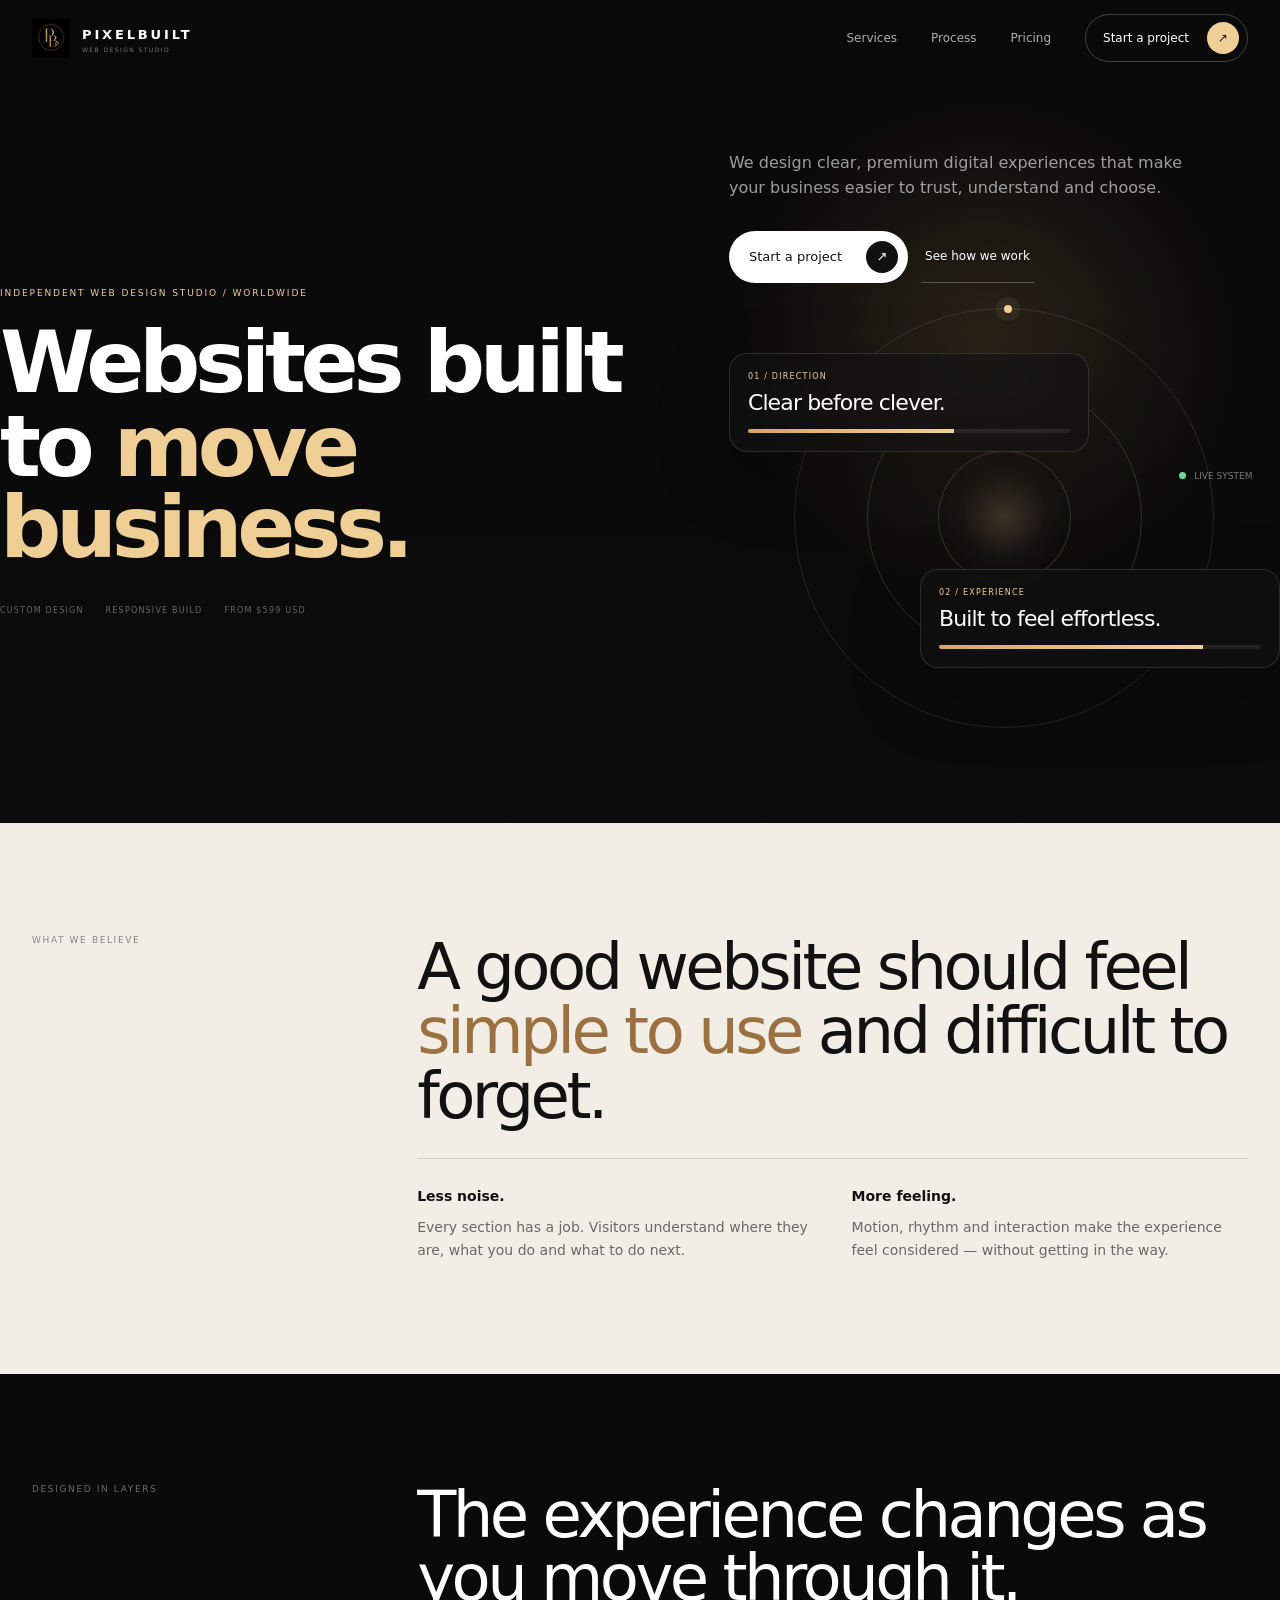
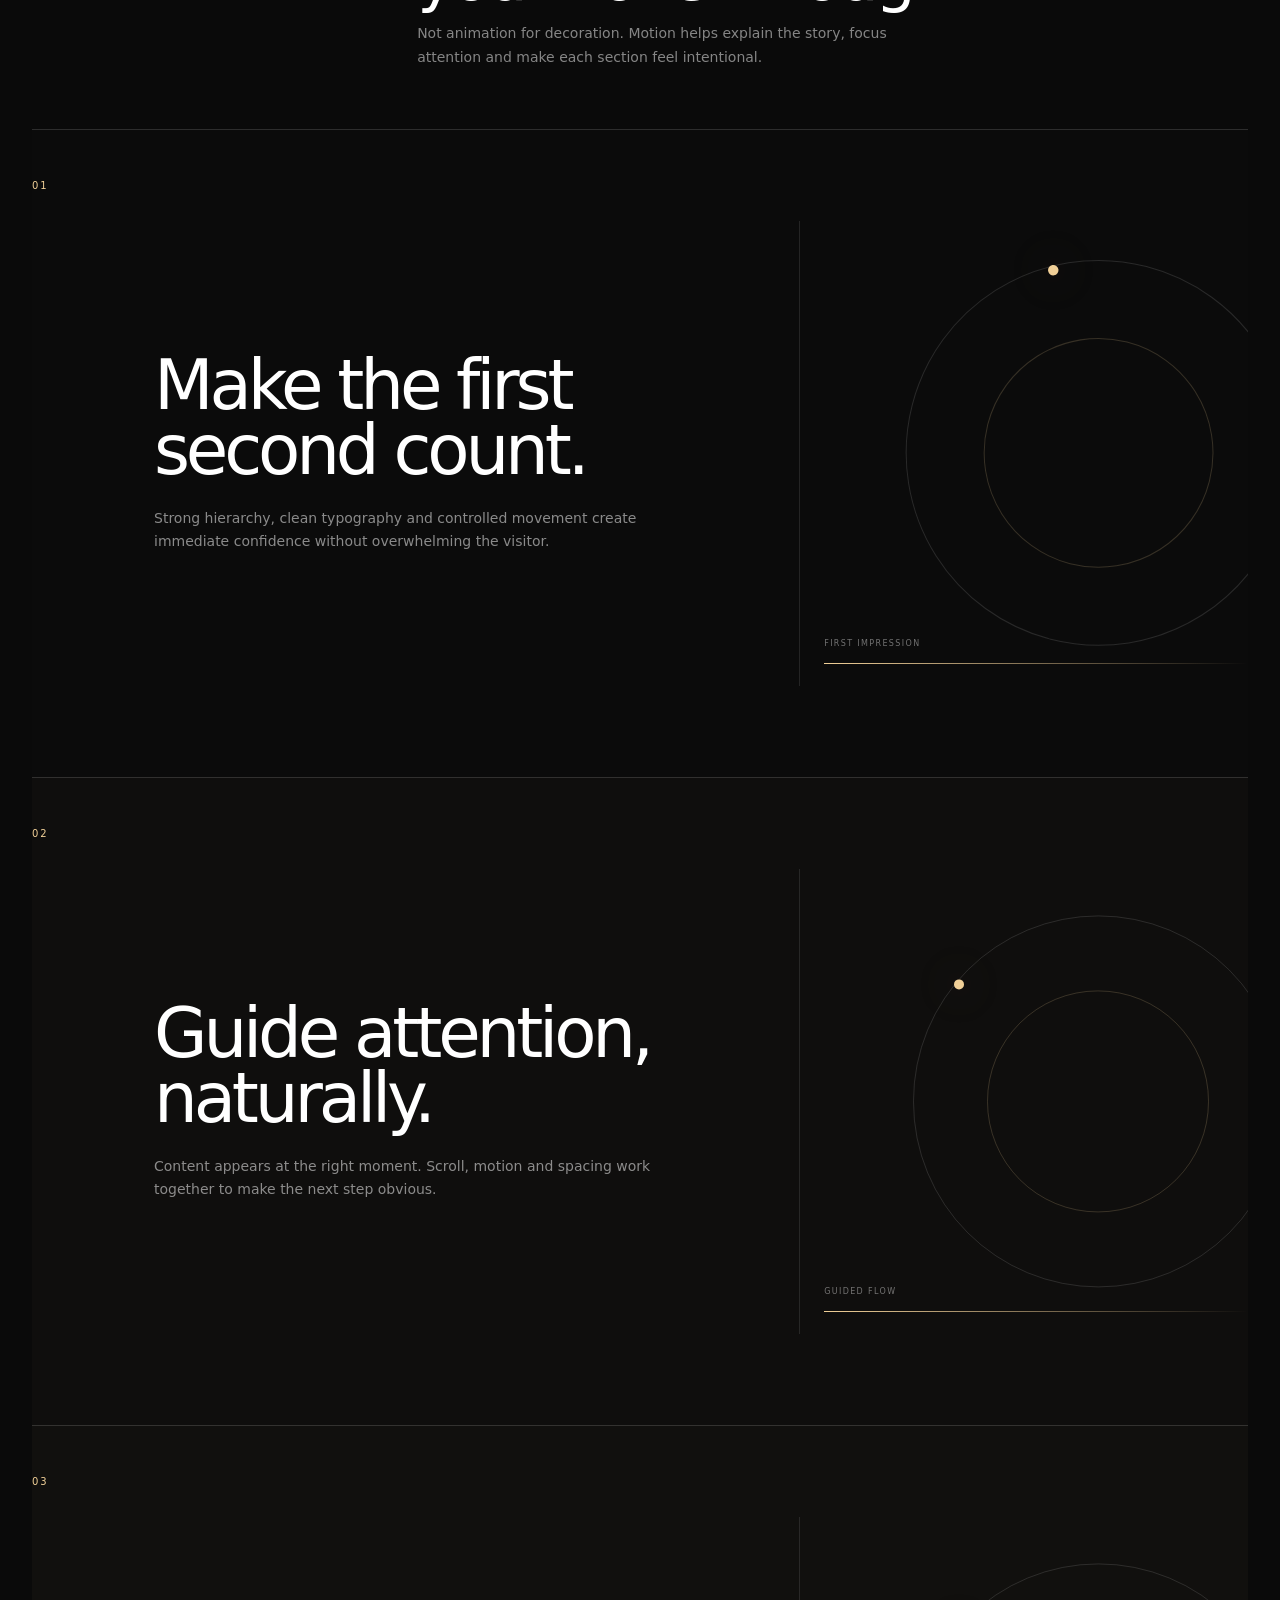
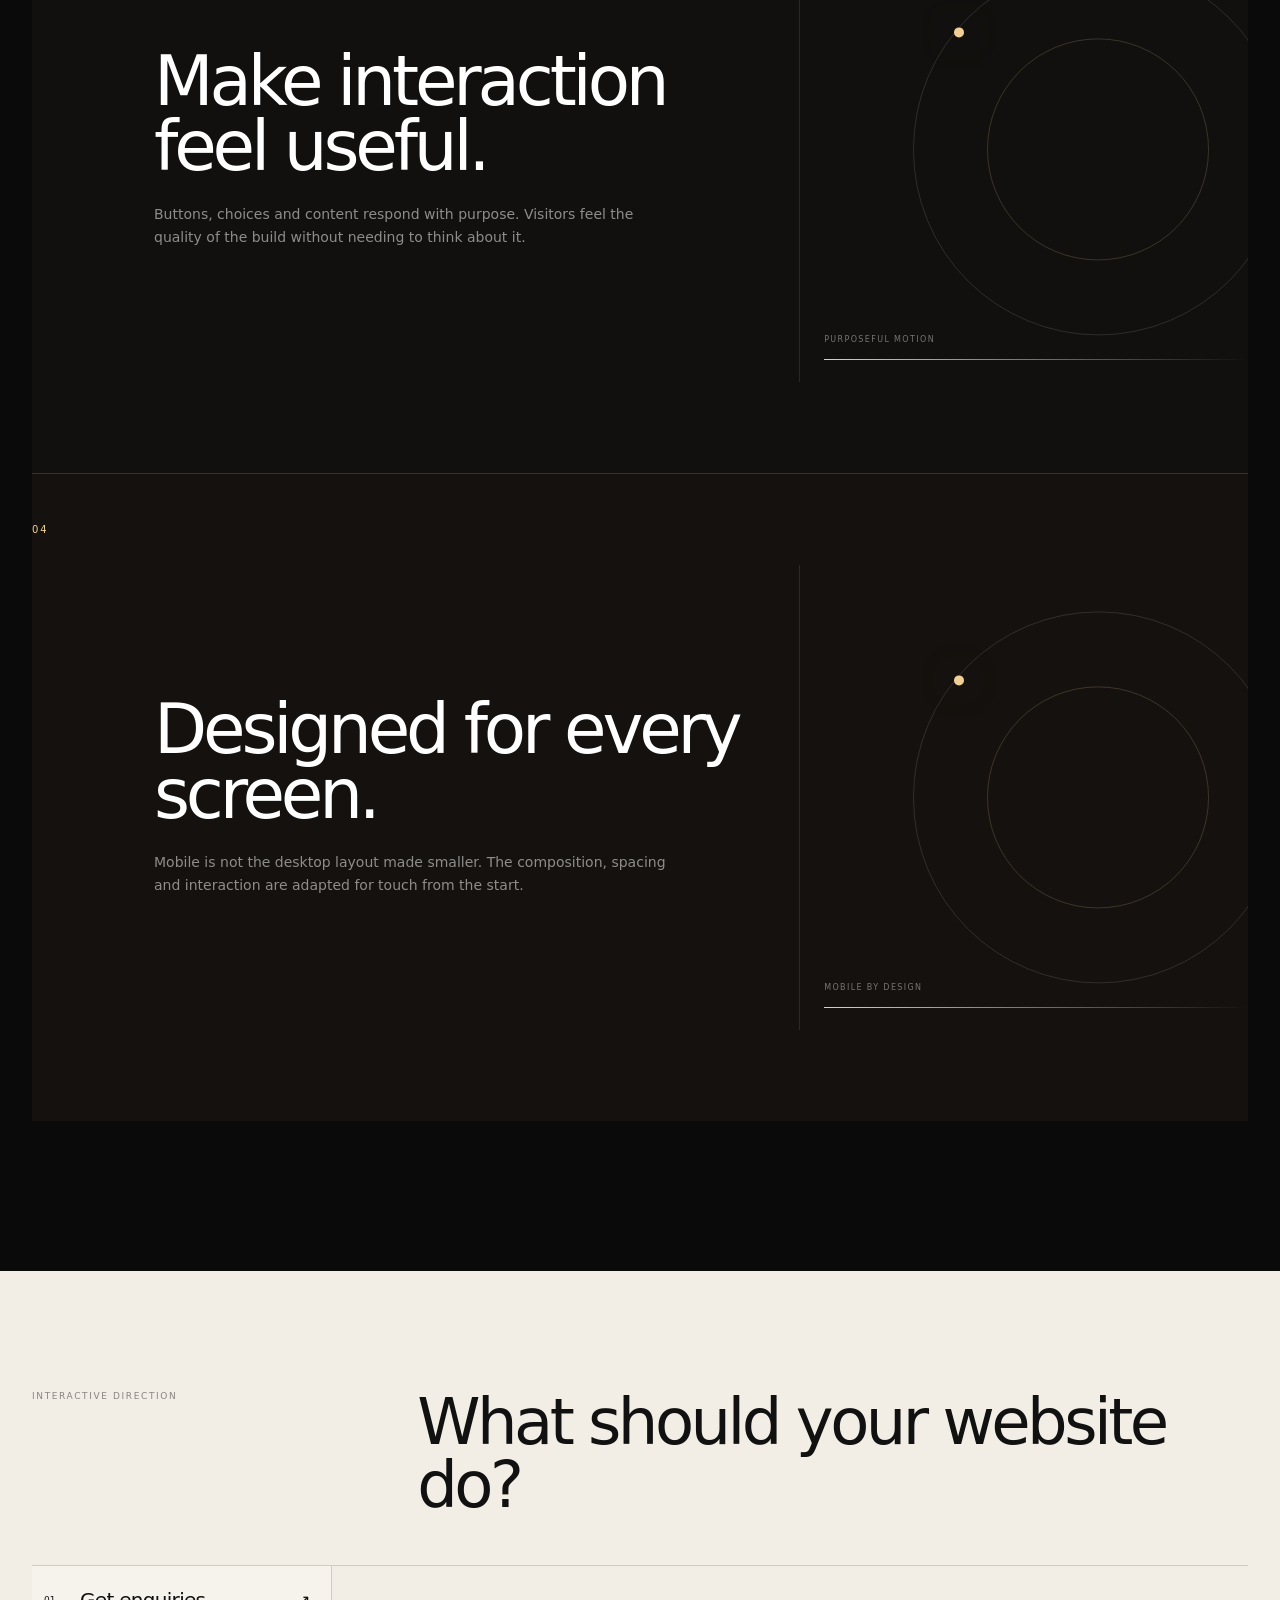
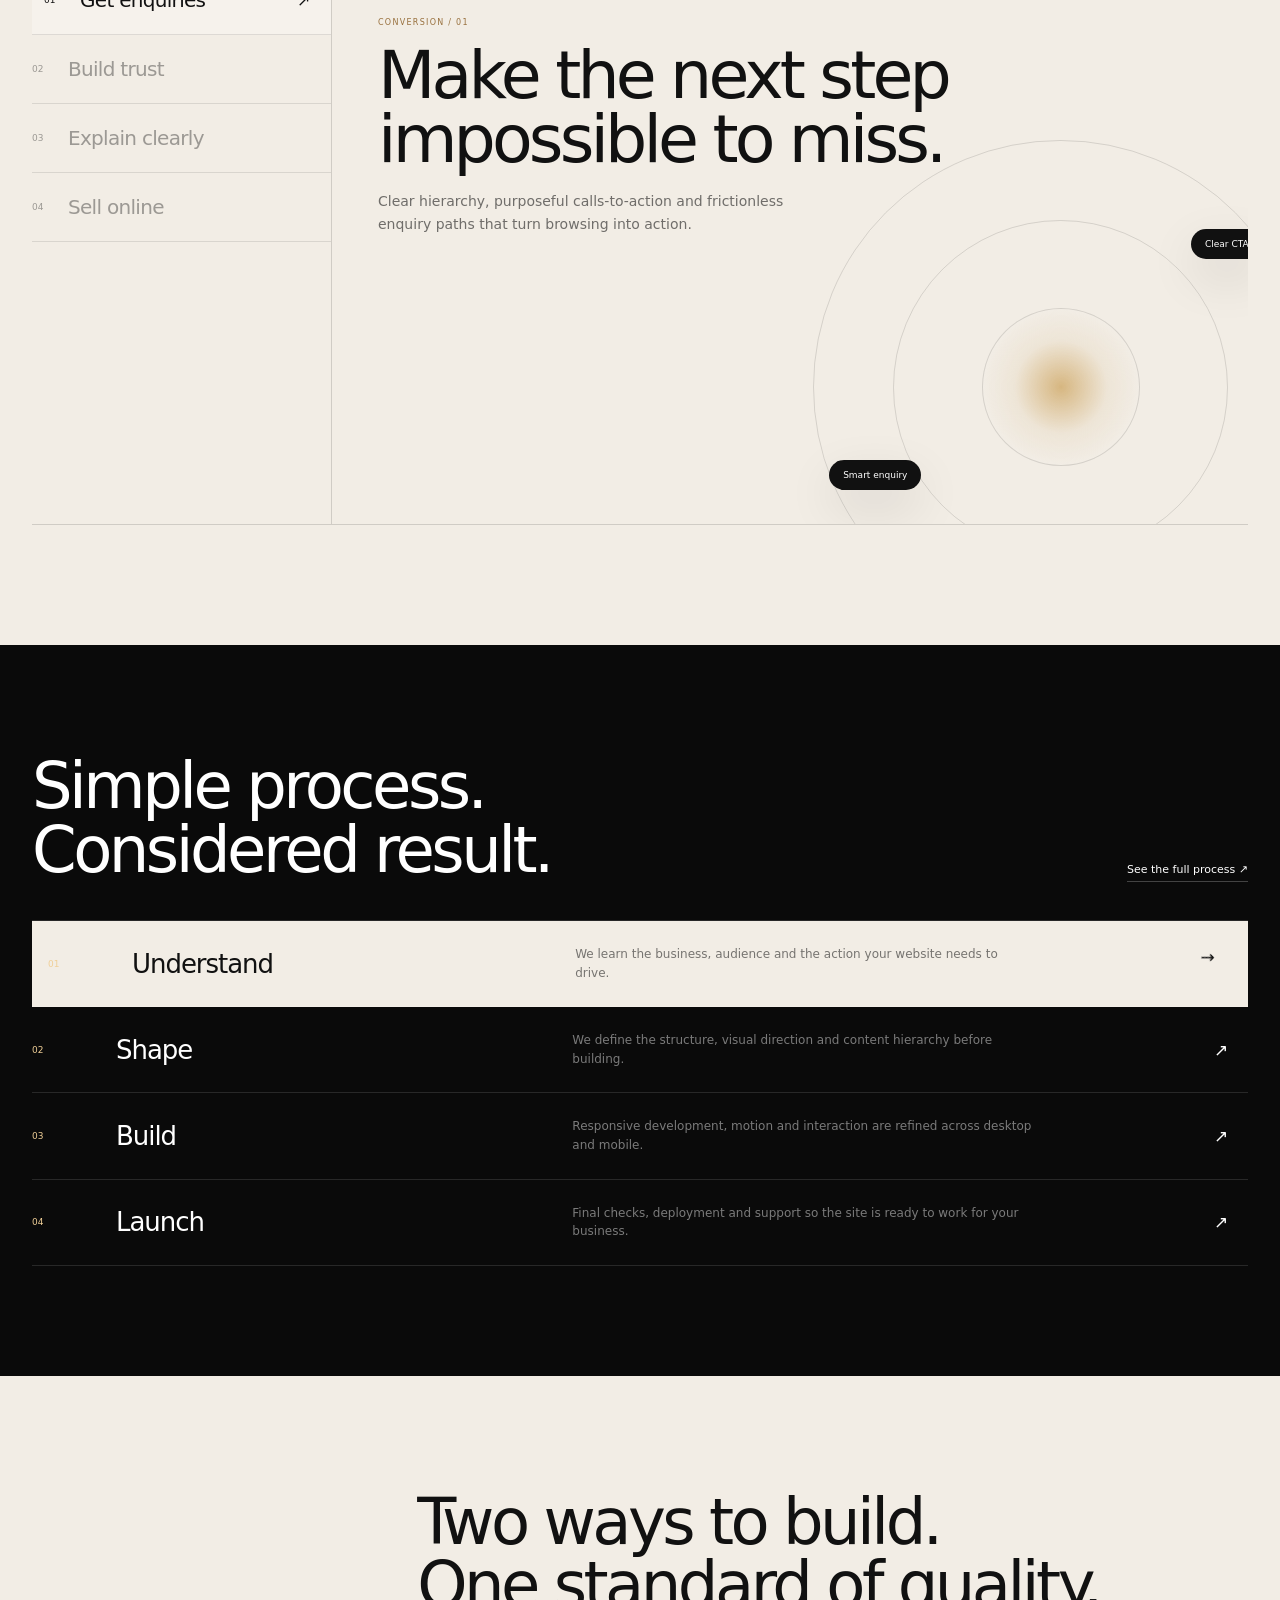
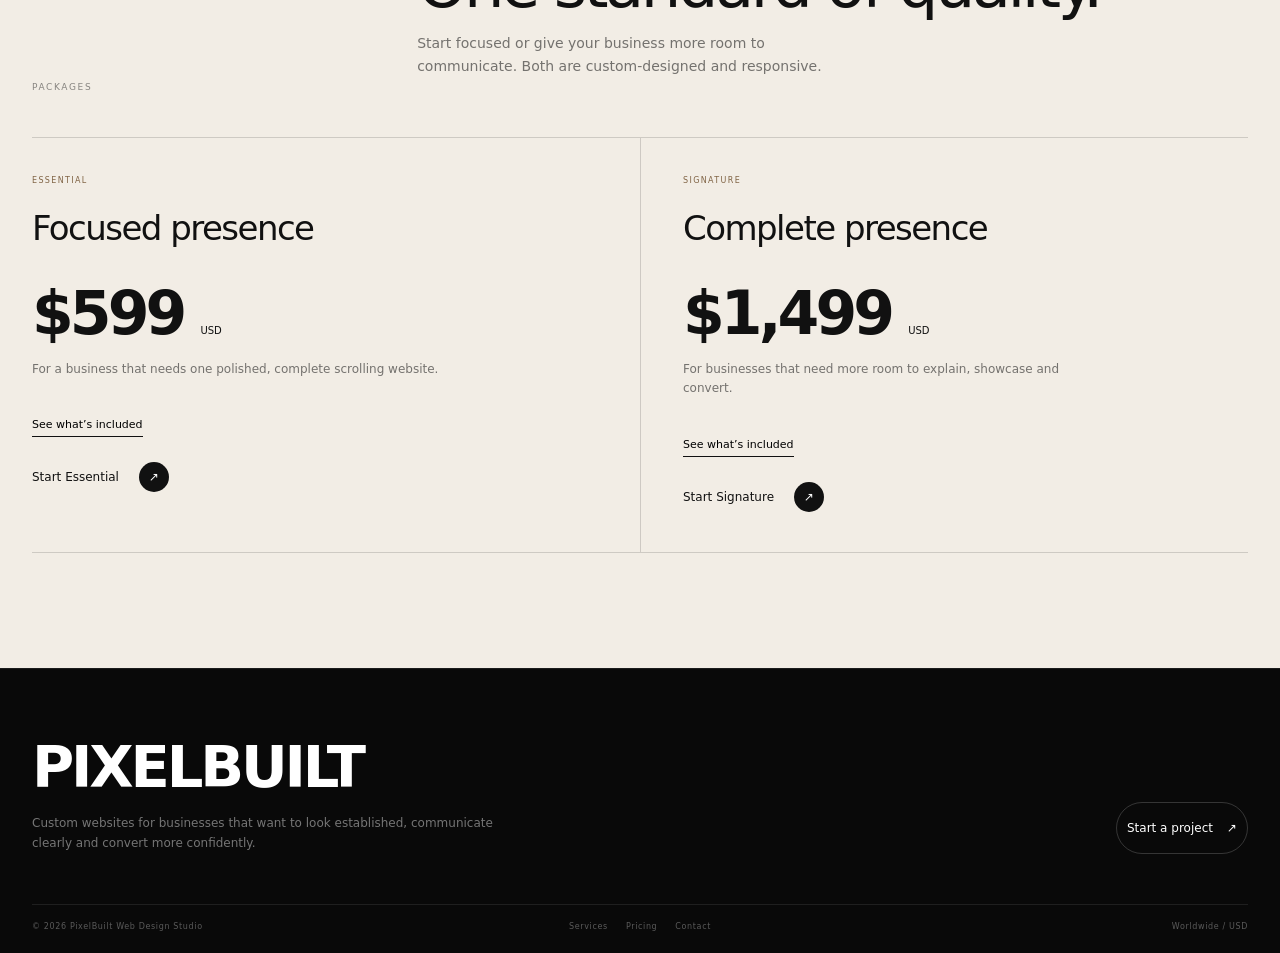
==== commit d8abc8ae: "Add files via upload" ====
--- a/index.html
+++ b/index.html
@@ -1 +1,13 @@
-<!doctype html><html lang="en"><head><meta charset="utf-8"><meta name="viewport" content="width=device-width,initial-scale=1"><title>PixelBuilt — Custom Websites for Modern Businesses</title><meta name="description" content="PixelBuilt designs custom, conversion-focused websites for businesses worldwide. Essential websites $599. Signature websites $1,499."><link rel="stylesheet" href="styles.css"></head><body><div class="home-loader" id="homeLoader"><div><div class="loader-word">PIXELBUILT</div><div class="loader-line"><i></i></div></div></div><header class="nav-shell" id="navShell"><div class="site-wrap nav-inner"><a class="pb-brand" href="index.html" aria-label="PixelBuilt home"><img src="[data-uri]" alt="PixelBuilt"><span><b>PIXELBUILT</b><small>WEB DESIGN STUDIO</small></span></a><nav class="desktop-nav" aria-label="Primary"><a href="services.html">Services</a><a href="process.html">Process</a><a href="pricing.html">Pricing</a><a class="nav-project magnetic" href="contact.html"><span>Start a project</span><i>↗</i></a></nav><button class="menu-toggle" id="menuToggle" aria-expanded="false" aria-controls="mobileMenu"><span></span><span></span></button></div></header><div class="mobile-menu" id="mobileMenu"><div class="mobile-menu-inner"><p>PIXELBUILT / MENU</p><a href="index.html">Home <span>01</span></a><a href="services.html">Services <span>02</span></a><a href="process.html">Process <span>03</span></a><a href="pricing.html">Pricing <span>04</span></a><a href="contact.html">Start a project <span>05</span></a></div></div><main><section class="hero"><div class="hero-object"><i class="hero-dot"></i></div><div class="site-wrap hero-grid"><div><div class="hero-kicker">INDEPENDENT WEB DESIGN STUDIO / WORLDWIDE</div><h1><span class="line"><span>Websites built</span></span><span class="line"><span>to move business.</span></span></h1></div><div class="hero-side"><p>We design clear, premium digital experiences that make your business easier to trust, understand and choose.</p><div class="hero-actions"><a class="primary-btn magnetic" href="contact.html"><span>Start a project</span><i>↗</i></a><a class="text-link" href="pricing.html">Websites from $599</a></div></div></div><div class="site-wrap hero-meta"><span>Strategy + Design + Build</span><span>Desktop / Tablet / Mobile</span><span>USD pricing</span></div></section><section class="intro"><div class="site-wrap intro-grid"><div class="label reveal-up">WHY PIXELBUILT</div><h2 class="reveal-up">Your website should feel like a <em>reason to choose you.</em></h2><div class="intro-copy reveal-up"><p><strong>Less noise. More clarity.</strong>We remove the clutter and build around the information your customer actually needs.</p><p><strong>Designed to move.</strong>Motion is used to guide attention, create rhythm and make the experience memorable — never just to decorate.</p></div></div></section><section class="stack-section"><div class="site-wrap stack-head reveal-up"><div class="label" style="color:rgba(255,255,255,.4)">WHAT WE BUILD</div><div><h2>Simple to understand.<br>Hard to ignore.</h2><p>Each experience is designed around one clear job. The motion supports the message rather than competing with it.</p></div></div><div class="stack-list"><article class="stack-card"><div class="site-wrap stack-inner"><span class="stack-no">01 / TRUST</span><div class="stack-copy"><h3>Make a stronger first impression.</h3><p>Visual confidence, clean hierarchy and considered details that make your business feel established from the first screen.</p></div><div class="stack-visual"><div class="stack-orbit"></div><div class="stack-line"></div><span class="stack-tag">CREDIBILITY / ACTIVE</span></div></div></article><article class="stack-card"><div class="site-wrap stack-inner"><span class="stack-no">02 / CLARITY</span><div class="stack-copy"><h3>Make your value easy to get.</h3><p>We structure services, proof and calls-to-action so visitors know what you do and what to do next.</p></div><div class="stack-visual"><div class="stack-orbit"></div><div class="stack-line"></div><span class="stack-tag">CONTENT SYSTEM / ACTIVE</span></div></div></article><article class="stack-card"><div class="site-wrap stack-inner"><span class="stack-no">03 / ACTION</span><div class="stack-copy"><h3>Turn attention into enquiries.</h3><p>Purposeful interaction and frictionless contact flows guide the right visitors toward a conversation.</p></div><div class="stack-visual"><div class="stack-orbit"></div><div class="stack-line"></div><span class="stack-tag">CONVERSION / ACTIVE</span></div></div></article><article class="stack-card"><div class="site-wrap stack-inner"><span class="stack-no">04 / GROWTH</span><div class="stack-copy"><h3>Build for what comes next.</h3><p>Responsive, scalable websites that can expand as your services, content and ambitions grow.</p></div><div class="stack-visual"><div class="stack-orbit"></div><div class="stack-line"></div><span class="stack-tag">SCALABLE / READY</span></div></div></article></div></section><section class="playground"><div class="site-wrap"><div class="play-head reveal-up"><div class="label">INTERACTIVE DIRECTION</div><h2>What should your<br>website do?</h2></div><div class="play-shell reveal-up"><div class="play-tabs" role="tablist"><button class="play-tab active" data-state="enquiries"><b>01</b><span>Get enquiries</span><i>↗</i></button><button class="play-tab" data-state="trust"><b>02</b><span>Build trust</span><i>↗</i></button><button class="play-tab" data-state="clarity"><b>03</b><span>Explain clearly</span><i>↗</i></button><button class="play-tab" data-state="sell"><b>04</b><span>Sell online</span><i>↗</i></button></div><div class="play-canvas" id="playCanvas" data-state="enquiries"><div class="play-copy"><div class="play-kicker">CONVERSION / 01</div><h3>Make the next step impossible to miss.</h3><p>Clear hierarchy, purposeful calls-to-action and frictionless enquiry paths that turn browsing into action.</p></div><div class="play-demo"><span class="demo-chip one">Clear CTA</span><span class="demo-chip two">Smart enquiry</span><span class="demo-chip three">Mobile-first</span></div></div></div></div></section><section class="process-preview"><div class="site-wrap"><div class="process-head reveal-up"><h2>A clear process.<br>No agency maze.</h2><a href="process.html">See how it works ↗</a></div><div class="process-rows reveal-up"><article class="process-row active"><span>01</span><h3>Discover</h3><p>We understand your business, audience, goals and what the website needs to achieve.</p><i>↗</i></article><article class="process-row"><span>02</span><h3>Direction</h3><p>We shape the structure, visual language and interaction direction before the full build.</p><i>↗</i></article><article class="process-row"><span>03</span><h3>Build</h3><p>The approved direction becomes a responsive website across desktop, tablet and mobile.</p><i>↗</i></article><article class="process-row"><span>04</span><h3>Launch</h3><p>Final testing, polish and launch support so everything feels considered when you go live.</p><i>↗</i></article></div></div></section><section class="pricing-home"><div class="site-wrap"><div class="price-head reveal-up"><div class="label">PACKAGES</div><div><h2>Choose the build<br>that fits your business.</h2><p>Two straightforward ways to start. No confusing package maze.</p></div></div><div class="package-grid reveal-up"><article class="package"><div class="package-label">ESSENTIAL / 01</div><h3>Focused presence</h3><div class="package-price">$599 <small>USD</small></div><p>For businesses that need one polished, complete scrolling website.</p><button class="package-toggle" aria-expanded="false">See what’s included</button><div class="package-details"><div><ul><li>One complete scrolling website</li><li>Customised design</li><li>Desktop + tablet + mobile</li><li>WhatsApp / direct enquiry</li><li>Google Maps integration</li><li>1 revision round</li><li>7 days minor support</li></ul></div></div><a class="package-cta" href="contact.html?package=Essential">Choose Essential <i>↗</i></a></article><article class="package"><div class="package-label">SIGNATURE / 02</div><h3>Complete presence</h3><div class="package-price">$1,499 <small>USD</small></div><p>For businesses that need a deeper multi-page presence with richer content and interaction.</p><button class="package-toggle" aria-expanded="false">See what’s included</button><div class="package-details"><div><ul><li>Up to 7 page views</li><li>Premium visual direction</li><li>Loader / intro experience</li><li>Gallery / richer sections</li><li>Enhanced enquiry integration</li><li>Bilingual option available</li><li>3 revision rounds</li><li>3 months minor support</li></ul></div></div><a class="package-cta" href="contact.html?package=Signature">Choose Signature <i>↗</i></a></article></div></div></section></main><footer class="footer"><div class="site-wrap footer-top"><div><div class="footer-word">PIXELBUILT</div><p>Custom websites for businesses that want to look established, communicate clearly and convert more confidently.</p></div><a class="footer-circle magnetic" href="contact.html" aria-label="Start a project"><span>Start<br>a project</span><i>↗</i></a></div><div class="site-wrap footer-bottom"><span>© 2026 PixelBuilt Web Design Studio</span><div><a href="services.html">Services</a><a href="pricing.html">Pricing</a><a href="contact.html">Contact</a></div><span>Worldwide / USD</span></div></footer><script src="app.js"></script><script src="home.js"></script></body></html>+<!doctype html><html lang="en"><head><meta charset="utf-8"><meta name="viewport" content="width=device-width,initial-scale=1"><title>PixelBuilt — Custom Websites for Modern Businesses</title><meta name="description" content="PixelBuilt designs custom, conversion-focused websites for businesses worldwide. Essential websites $599. Signature websites $1,499."><link rel="stylesheet" href="styles.css"></head><body><div class="home-loader" id="homeLoader"><div><div class="loader-word">PIXELBUILT</div><div class="loader-line"><i></i></div></div></div><header class="nav-shell" id="navShell"><div class="site-wrap nav-inner"><a class="pb-brand" href="index.html" aria-label="PixelBuilt home"><img src="[data-uri]" alt="PixelBuilt logo"><span><b>PIXELBUILT</b><small>WEB DESIGN STUDIO</small></span></a><nav class="desktop-nav"><a href="services.html">Services</a><a href="process.html">Process</a><a href="pricing.html">Pricing</a><a class="nav-project magnetic" href="contact.html">Start a project <i>↗</i></a></nav><button class="menu-toggle" id="menuToggle" aria-label="Open menu" aria-expanded="false"></button></div></header><div class="mobile-menu" id="mobileMenu"><div class="mobile-menu-inner"><nav><a href="index.html">Home</a><a href="services.html">Services</a><a href="process.html">Process</a><a href="pricing.html">Pricing</a><a href="contact.html">Start a project</a></nav><p>Custom websites / Worldwide</p></div></div><main>
+<section class="hero"><div class="site-wrap hero-grid"><div class="hero-copy"><div class="hero-kicker">Independent web design studio / Worldwide</div><h1><span class="line"><span>Websites built</span></span><span class="line"><span>to <strong>move business.</strong></span></span></h1><div class="hero-meta"><span>Custom design</span><span>Responsive build</span><span>From $599 USD</span></div></div><div class="hero-side"><p>We design clear, premium digital experiences that make your business easier to trust, understand and choose.</p><div class="hero-actions"><a class="primary-btn magnetic" href="contact.html">Start a project <i>↗</i></a><a class="text-link" href="#experience">See how we work</a></div><div class="hero-stage" aria-hidden="true"><div class="hero-orbit" id="heroOrbit"><i class="hero-dot"></i></div><div class="hero-card one"><div class="eyebrow">01 / Direction</div><h3>Clear before clever.</h3><div class="bar"><i></i></div></div><div class="hero-card two"><div class="eyebrow">02 / Experience</div><h3>Built to feel effortless.</h3><div class="bar"><i></i></div></div><div class="hero-pulse"><i></i> LIVE SYSTEM</div></div></div></div></section>
+<section class="intro" id="experience"><div class="site-wrap intro-grid"><div class="label reveal-up">What we believe</div><div><h2 class="reveal-up">A good website should feel <em>simple to use</em> and difficult to forget.</h2><div class="intro-copy reveal-up"><p><strong>Less noise.</strong>Every section has a job. Visitors understand where they are, what you do and what to do next.</p><p><strong>More feeling.</strong>Motion, rhythm and interaction make the experience feel considered — without getting in the way.</p></div></div></div></section>
+<section class="stack-section"><div class="site-wrap"><div class="stack-head"><div class="label reveal-up" style="color:rgba(255,255,255,.4)">Designed in layers</div><div><h2 class="reveal-up">The experience changes as you move through it.</h2><p class="reveal-up">Not animation for decoration. Motion helps explain the story, focus attention and make each section feel intentional.</p></div></div><div class="stack-list">
+<article class="stack-card"><div class="stack-inner"><div class="stack-no">01</div><div class="stack-copy"><h3>Make the first second count.</h3><p>Strong hierarchy, clean typography and controlled movement create immediate confidence without overwhelming the visitor.</p></div><div class="stack-visual"><div class="stack-orbit"></div><div class="stack-tag">FIRST IMPRESSION</div><div class="stack-line"></div></div></div></article>
+<article class="stack-card"><div class="stack-inner"><div class="stack-no">02</div><div class="stack-copy"><h3>Guide attention, naturally.</h3><p>Content appears at the right moment. Scroll, motion and spacing work together to make the next step obvious.</p></div><div class="stack-visual"><div class="stack-orbit"></div><div class="stack-tag">GUIDED FLOW</div><div class="stack-line"></div></div></div></article>
+<article class="stack-card"><div class="stack-inner"><div class="stack-no">03</div><div class="stack-copy"><h3>Make interaction feel useful.</h3><p>Buttons, choices and content respond with purpose. Visitors feel the quality of the build without needing to think about it.</p></div><div class="stack-visual"><div class="stack-orbit"></div><div class="stack-tag">PURPOSEFUL MOTION</div><div class="stack-line"></div></div></div></article>
+<article class="stack-card"><div class="stack-inner"><div class="stack-no">04</div><div class="stack-copy"><h3>Designed for every screen.</h3><p>Mobile is not the desktop layout made smaller. The composition, spacing and interaction are adapted for touch from the start.</p></div><div class="stack-visual"><div class="stack-orbit"></div><div class="stack-tag">MOBILE BY DESIGN</div><div class="stack-line"></div></div></div></article>
+</div></div></section>
+<section class="playground"><div class="site-wrap"><div class="play-head"><div class="label reveal-up">Interactive direction</div><div><h2 class="reveal-up">What should your website do?</h2></div></div><div class="play-shell reveal-up"><div class="play-tabs"><button class="play-tab active" data-state="enquiries"><b>01</b><span>Get enquiries</span><i>↗</i></button><button class="play-tab" data-state="trust"><b>02</b><span>Build trust</span><i>↗</i></button><button class="play-tab" data-state="clarity"><b>03</b><span>Explain clearly</span><i>↗</i></button><button class="play-tab" data-state="sell"><b>04</b><span>Sell online</span><i>↗</i></button></div><div class="play-canvas" id="playCanvas" data-state="enquiries"><div class="play-copy"><div class="play-kicker">CONVERSION / 01</div><h3>Make the next step impossible to miss.</h3><p>Clear hierarchy, purposeful calls-to-action and frictionless enquiry paths that turn browsing into action.</p></div><div class="play-demo"><span class="demo-chip one">Clear CTA</span><span class="demo-chip two">Smart enquiry</span><span class="demo-chip three">Mobile-first</span></div></div></div></div></section>
+<section class="process-preview"><div class="site-wrap"><div class="process-head"><h2 class="reveal-up">Simple process.<br>Considered result.</h2><a href="process.html">See the full process ↗</a></div><div class="process-rows"><div class="process-row active"><span>01</span><h3>Understand</h3><p>We learn the business, audience and the action your website needs to drive.</p><i>↗</i></div><div class="process-row"><span>02</span><h3>Shape</h3><p>We define the structure, visual direction and content hierarchy before building.</p><i>↗</i></div><div class="process-row"><span>03</span><h3>Build</h3><p>Responsive development, motion and interaction are refined across desktop and mobile.</p><i>↗</i></div><div class="process-row"><span>04</span><h3>Launch</h3><p>Final checks, deployment and support so the site is ready to work for your business.</p><i>↗</i></div></div></div></section>
+<section class="pricing-home"><div class="site-wrap"><div class="price-head"><div class="label reveal-up">Packages</div><div><h2 class="reveal-up">Two ways to build.<br>One standard of quality.</h2><p class="reveal-up">Start focused or give your business more room to communicate. Both are custom-designed and responsive.</p></div></div><div class="package-grid reveal-up"><article class="package"><div class="package-label">Essential</div><h3>Focused presence</h3><div class="package-price">$599 <small>USD</small></div><p>For a business that needs one polished, complete scrolling website.</p><button class="package-toggle" aria-expanded="false">See what’s included</button><div class="package-details"><div><ul><li>One complete scrolling website</li><li>Custom design</li><li>Desktop + tablet + mobile</li><li>Direct enquiry / WhatsApp</li><li>Google Maps integration</li><li>1 revision</li><li>7 days minor support</li></ul></div></div><a class="package-cta" href="contact.html">Start Essential <i>↗</i></a></article><article class="package"><div class="package-label">Signature</div><h3>Complete presence</h3><div class="package-price">$1,499 <small>USD</small></div><p>For businesses that need more room to explain, showcase and convert.</p><button class="package-toggle" aria-expanded="false">See what’s included</button><div class="package-details"><div><ul><li>Up to 7 page views</li><li>Premium visual direction</li><li>Desktop + tablet + mobile</li><li>Advanced enquiry flow</li><li>Gallery / richer content sections</li><li>3 revisions</li><li>3 months minor support</li></ul></div></div><a class="package-cta" href="contact.html">Start Signature <i>↗</i></a></article></div></div></section>
+</main><footer class="footer"><div class="site-wrap"><div class="footer-top"><div><div class="footer-word">PIXELBUILT</div><p>Custom websites for businesses that want to look established, communicate clearly and convert more confidently.</p></div><a class="footer-circle magnetic" href="contact.html">Start a project <i>↗</i></a></div><div class="footer-bottom"><span>© 2026 PixelBuilt Web Design Studio</span><div><a href="services.html">Services</a><a href="pricing.html">Pricing</a><a href="contact.html">Contact</a></div><span>Worldwide / USD</span></div></div></footer><script src="app.js"></script><script src="home.js"></script></body></html>
--- a/styles.css
+++ b/styles.css
@@ -1,13 +1,32 @@
-@import url('https://fonts.googleapis.com/css2?family=Inter:wght@400;500;600;700&display=swap');
-:root{--bg:#0a0a0a;--ink:#0d0d0d;--paper:#f3f0ea;--white:#f7f7f4;--muted:rgba(255,255,255,.58);--gold:#c99a55;--gold2:#f0cf97;--line:rgba(255,255,255,.13);--ease:cubic-bezier(.22,.78,.25,1)}
-*{box-sizing:border-box}html{scroll-behavior:smooth;background:var(--bg)}body{margin:0;background:var(--bg);color:var(--white);font-family:Inter,Arial,sans-serif;-webkit-font-smoothing:antialiased;overflow-x:hidden}body.menu-open{overflow:hidden}a{color:inherit;text-decoration:none}button,input,textarea,select{font:inherit}.site-wrap{width:min(1280px,calc(100% - 64px));margin:auto}.nav-shell{position:fixed;top:0;left:0;right:0;z-index:1000;transition:background .35s,border-color .35s,transform .35s}.nav-shell.scrolled{background:rgba(10,10,10,.76);backdrop-filter:blur(18px);border-bottom:1px solid rgba(255,255,255,.08)}.nav-inner{height:76px;display:flex;align-items:center;justify-content:space-between}.pb-brand{display:flex;align-items:center;gap:10px}.pb-brand img{width:36px;height:36px;border-radius:50%}.pb-brand b{font-size:13px;letter-spacing:.22em;font-weight:600}.pb-brand small{display:block;color:rgba(255,255,255,.45);font-size:6px;letter-spacing:.24em;margin-top:2px}.desktop-nav{display:flex;align-items:center;gap:28px;font-size:13px}.desktop-nav>a:not(.nav-project){color:rgba(255,255,255,.72);transition:color .25s}.desktop-nav>a:not(.nav-project):hover{color:#fff}.nav-project{display:flex;align-items:center;gap:28px;border:1px solid rgba(255,255,255,.2);border-radius:999px;padding:11px 12px 11px 18px;transition:background .25s,color .25s,border-color .25s}.nav-project i{display:grid;place-items:center;width:29px;height:29px;border-radius:50%;background:var(--gold2);color:#111;font-style:normal}.nav-project:hover{background:#fff;color:#111;border-color:#fff}.menu-toggle{display:none;width:44px;height:44px;border:0;background:transparent;position:relative}.menu-toggle span{position:absolute;left:10px;width:24px;height:1px;background:#fff;transition:.35s var(--ease)}.menu-toggle span:first-child{top:17px}.menu-toggle span:last-child{top:26px}.menu-toggle.open span:first-child{transform:translateY(4.5px) rotate(45deg)}.menu-toggle.open span:last-child{transform:translateY(-4.5px) rotate(-45deg)}.mobile-menu{position:fixed;inset:0;background:#0b0b0b;z-index:900;display:none;opacity:0;pointer-events:none;transition:opacity .35s}.mobile-menu.open{opacity:1;pointer-events:auto}.mobile-menu-inner{padding:116px 24px 32px}.mobile-menu-inner p{font-size:9px;letter-spacing:.2em;color:rgba(255,255,255,.35);margin:0 0 28px}.mobile-menu-inner a{display:flex;align-items:center;justify-content:space-between;font-size:34px;letter-spacing:-.05em;border-top:1px solid rgba(255,255,255,.12);padding:15px 0}.mobile-menu-inner a span{font-size:10px;color:rgba(255,255,255,.35);letter-spacing:.1em}.home-loader{position:fixed;inset:0;background:#080808;z-index:5000;display:grid;place-items:center;transition:transform .8s var(--ease)}.home-loader.hide{transform:translateY(-100%)}.loader-word{font-size:15px;letter-spacing:.35em}.loader-line{width:180px;height:1px;background:rgba(255,255,255,.15);margin-top:18px;overflow:hidden}.loader-line i{display:block;width:100%;height:100%;background:var(--gold2);transform:translateX(-100%);animation:load 1s var(--ease) forwards}@keyframes load{to{transform:translateX(0)}}
-.hero{min-height:100vh;display:flex;align-items:flex-end;padding:150px 0 62px;position:relative;overflow:hidden}.hero:before{content:"";position:absolute;inset:0;background:radial-gradient(circle at 72% 35%,rgba(201,154,85,.16),transparent 26%),linear-gradient(180deg,#0a0a0a 0%,#0b0b0b 100%)}.hero-grid{position:relative;z-index:2;display:grid;grid-template-columns:minmax(0,1.15fr) minmax(280px,.85fr);gap:70px;align-items:end}.hero-kicker{font-size:10px;letter-spacing:.18em;color:var(--gold2);margin-bottom:18px}.hero h1{font-size:clamp(62px,7.7vw,118px);line-height:.88;letter-spacing:-.065em;font-weight:600;max-width:920px;margin:0}.hero h1 .line{display:block;overflow:hidden}.hero h1 .line span{display:block;transform:translateY(110%);animation:heroIn .95s var(--ease) forwards}.hero h1 .line:nth-child(2) span{animation-delay:.08s;color:var(--gold2)}@keyframes heroIn{to{transform:none}}.hero-side{padding-bottom:8px}.hero-side p{font-size:17px;line-height:1.55;color:rgba(255,255,255,.62);max-width:440px;margin:0 0 30px}.hero-actions{display:flex;gap:12px;align-items:center;flex-wrap:wrap}.primary-btn,.text-link{min-height:50px;display:inline-flex;align-items:center;gap:22px;font-size:13px}.primary-btn{padding:0 16px 0 20px;border-radius:999px;background:var(--white);color:#111}.primary-btn i{width:31px;height:31px;border-radius:50%;display:grid;place-items:center;background:#111;color:#fff;font-style:normal}.text-link{padding:0 4px;border-bottom:1px solid rgba(255,255,255,.25)}.hero-meta{display:flex;justify-content:space-between;gap:12px;margin-top:76px;padding-top:16px;border-top:1px solid var(--line);font-size:9px;letter-spacing:.14em;color:rgba(255,255,255,.38);text-transform:uppercase}.hero-object{position:absolute;width:min(42vw,560px);aspect-ratio:1;right:-4vw;top:11vh;border:1px solid rgba(255,255,255,.09);border-radius:50%;pointer-events:none;will-change:transform}.hero-object:before,.hero-object:after{content:"";position:absolute;border-radius:50%;border:1px solid rgba(240,207,151,.2);inset:12%}.hero-object:after{inset:31%;background:radial-gradient(circle,rgba(240,207,151,.25),rgba(240,207,151,.02) 60%,transparent 70%);box-shadow:0 0 100px rgba(201,154,85,.08)}.hero-dot{position:absolute;width:8px;height:8px;border-radius:50%;background:var(--gold2);left:50%;top:-4px;box-shadow:0 0 0 8px rgba(240,207,151,.08);animation:orbit 11s linear infinite;transform-origin:0 calc(min(42vw,560px)/2)}@keyframes orbit{to{transform:rotate(360deg)}}
-.intro{background:var(--paper);color:var(--ink);padding:120px 0}.intro-grid{display:grid;grid-template-columns:.6fr 1.4fr;gap:70px}.label{font-size:9px;letter-spacing:.18em;text-transform:uppercase;color:rgba(13,13,13,.5)}.intro h2{font-size:clamp(42px,5.2vw,76px);line-height:1.02;letter-spacing:-.055em;font-weight:500;margin:0}.intro h2 em{font-style:normal;color:#9a6a2f}.intro-copy{grid-column:2;display:grid;grid-template-columns:1fr 1fr;gap:40px;margin-top:32px;padding-top:28px;border-top:1px solid rgba(0,0,0,.13)}.intro-copy p{margin:0;color:rgba(13,13,13,.6);font-size:15px;line-height:1.65}.intro-copy strong{display:block;font-size:15px;color:#111;margin-bottom:8px}.reveal-up{opacity:0;transform:translateY(28px);transition:opacity .8s var(--ease),transform .8s var(--ease)}.reveal-up.in{opacity:1;transform:none}
-.stack-section{background:#0a0a0a;padding:100px 0 150px}.stack-head{display:grid;grid-template-columns:.6fr 1.4fr;gap:70px;margin-bottom:55px}.stack-head h2{font-size:clamp(42px,5vw,72px);line-height:.98;letter-spacing:-.055em;font-weight:500;margin:0}.stack-head p{max-width:460px;color:rgba(255,255,255,.5);font-size:14px;line-height:1.6;margin:10px 0 0}.stack-list{position:relative}.stack-card{position:sticky;top:96px;height:68vh;min-height:560px;border-top:1px solid rgba(255,255,255,.15);background:#0c0c0c;padding:50px 0;overflow:hidden;transform-origin:top center;will-change:transform,opacity}.stack-card:nth-child(2){background:#10100f}.stack-card:nth-child(3){background:#13110e}.stack-card:nth-child(4){background:#17130e}.stack-inner{height:100%;display:grid;grid-template-columns:120px minmax(0,1.1fr) minmax(280px,.9fr);gap:40px}.stack-no{font-size:12px;color:var(--gold2);letter-spacing:.14em}.stack-copy h3{font-size:clamp(48px,6vw,88px);line-height:.92;letter-spacing:-.065em;font-weight:500;margin:0;max-width:760px}.stack-copy p{max-width:560px;color:rgba(255,255,255,.54);font-size:15px;line-height:1.65;margin:28px 0 0}.stack-visual{position:relative;align-self:stretch;border-left:1px solid rgba(255,255,255,.1)}.stack-orbit{position:absolute;width:min(31vw,430px);aspect-ratio:1;border:1px solid rgba(255,255,255,.12);border-radius:50%;right:-5%;top:50%;transform:translateY(-50%)}.stack-orbit:before{content:"";position:absolute;inset:18%;border:1px solid rgba(240,207,151,.2);border-radius:50%}.stack-orbit:after{content:"";position:absolute;width:11px;height:11px;border-radius:50%;background:var(--gold2);top:19%;left:10%;box-shadow:0 0 50px rgba(240,207,151,.35)}.stack-line{position:absolute;left:26px;bottom:26px;right:0;height:1px;background:linear-gradient(90deg,var(--gold2),transparent)}.stack-tag{position:absolute;right:14px;bottom:36px;font-size:9px;letter-spacing:.16em;color:rgba(255,255,255,.4)}
-.playground{background:var(--paper);color:var(--ink);padding:125px 0}.play-head{display:grid;grid-template-columns:.6fr 1.4fr;gap:70px;margin-bottom:55px}.play-head h2{font-size:clamp(46px,5.5vw,80px);line-height:.96;letter-spacing:-.06em;font-weight:500;margin:0}.play-shell{display:grid;grid-template-columns:350px 1fr;border-top:1px solid rgba(0,0,0,.15);border-bottom:1px solid rgba(0,0,0,.15);min-height:560px}.play-tabs{border-right:1px solid rgba(0,0,0,.15)}.play-tab{width:100%;border:0;border-bottom:1px solid rgba(0,0,0,.12);background:transparent;text-align:left;padding:23px 8px 23px 0;display:grid;grid-template-columns:34px 1fr 24px;align-items:center;color:rgba(13,13,13,.4);cursor:pointer;transition:.35s var(--ease)}.play-tab b{font-size:10px;font-weight:500}.play-tab span{font-size:24px;letter-spacing:-.04em}.play-tab i{font-style:normal;opacity:0;transform:translateX(-8px);transition:.35s}.play-tab.active{color:#111;padding-left:12px}.play-tab.active i{opacity:1;transform:none}.play-canvas{position:relative;overflow:hidden;padding:50px 0 50px 58px}.play-copy{position:relative;z-index:2;max-width:600px}.play-kicker{font-size:9px;letter-spacing:.16em;color:#98703d}.play-copy h3{font-size:clamp(44px,5.6vw,82px);line-height:.95;letter-spacing:-.06em;font-weight:500;margin:16px 0 20px}.play-copy p{font-size:15px;line-height:1.65;color:rgba(13,13,13,.58);max-width:440px}.play-demo{position:absolute;right:-50px;bottom:-70px;width:54%;min-width:430px;aspect-ratio:1;border-radius:50%;border:1px solid rgba(0,0,0,.1);transition:transform .8s var(--ease),opacity .5s}.play-demo:before,.play-demo:after{content:"";position:absolute;border-radius:50%;border:1px solid rgba(0,0,0,.13)}.play-demo:before{inset:16%}.play-demo:after{inset:34%;background:radial-gradient(circle,#d6b680,rgba(214,182,128,.15) 40%,transparent 70%)}.demo-chip{position:absolute;background:#111;color:white;border-radius:999px;padding:11px 15px;font-size:10px;letter-spacing:.04em;box-shadow:0 18px 50px rgba(0,0,0,.12);transition:transform .8s var(--ease)}.demo-chip.one{right:10%;top:18%}.demo-chip.two{left:2%;bottom:27%}.demo-chip.three{right:18%;bottom:10%}.play-canvas[data-state="trust"] .play-demo{transform:rotate(35deg) scale(.92)}.play-canvas[data-state="clarity"] .play-demo{transform:translateX(-8%) scale(1.08)}.play-canvas[data-state="sell"] .play-demo{transform:rotate(-28deg) scale(.96)}
-.process-preview{background:#0b0b0b;padding:120px 0}.process-head{display:flex;justify-content:space-between;gap:40px;align-items:flex-end;margin-bottom:45px}.process-head h2{font-size:clamp(44px,5vw,72px);line-height:.98;letter-spacing:-.055em;font-weight:500;margin:0}.process-head a{font-size:12px;border-bottom:1px solid rgba(255,255,255,.25);padding-bottom:5px}.process-rows{border-top:1px solid var(--line)}.process-row{display:grid;grid-template-columns:80px 1fr 1fr 44px;gap:26px;align-items:center;border-bottom:1px solid var(--line);padding:28px 0;transition:padding .35s var(--ease),background .35s,color .35s;cursor:pointer}.process-row>span{font-size:10px;color:var(--gold2)}.process-row h3{font-size:30px;letter-spacing:-.04em;font-weight:500;margin:0}.process-row p{font-size:13px;color:rgba(255,255,255,.48);margin:0;max-width:440px}.process-row i{font-style:normal;font-size:19px;transform:rotate(0);transition:.35s}.process-row:hover,.process-row.active{padding-left:18px;padding-right:18px;background:#f1ece4;color:#111}.process-row:hover p,.process-row.active p{color:rgba(13,13,13,.55)}.process-row:hover i,.process-row.active i{transform:rotate(45deg)}
-.pricing-home{background:#f1ece4;color:#111;padding:125px 0}.price-head{display:grid;grid-template-columns:.6fr 1.4fr;gap:70px;align-items:end;margin-bottom:50px}.price-head h2{font-size:clamp(44px,5vw,72px);line-height:.98;letter-spacing:-.055em;font-weight:500;margin:0}.price-head p{max-width:430px;color:rgba(13,13,13,.55);font-size:14px;line-height:1.6}.package-grid{display:grid;grid-template-columns:1fr 1fr;border-top:1px solid rgba(0,0,0,.17);border-bottom:1px solid rgba(0,0,0,.17)}.package{padding:42px 44px 42px 0;position:relative}.package+ .package{border-left:1px solid rgba(0,0,0,.17);padding-left:44px}.package-label{font-size:9px;letter-spacing:.16em;color:#7b684e}.package h3{font-size:42px;letter-spacing:-.05em;font-weight:500;margin:26px 0 0}.package-price{font-size:70px;letter-spacing:-.07em;font-weight:600;margin:38px 0 5px}.package-price small{font-size:12px;letter-spacing:0;font-weight:500}.package>p{font-size:13px;line-height:1.65;color:rgba(13,13,13,.55);max-width:430px}.package-toggle{margin-top:32px;border:0;background:transparent;padding:0 0 5px;border-bottom:1px solid #111;font-size:12px;cursor:pointer}.package-details{display:grid;grid-template-rows:0fr;transition:grid-template-rows .5s var(--ease)}.package-details.open{grid-template-rows:1fr}.package-details>div{overflow:hidden}.package-details ul{list-style:none;padding:25px 0 0;margin:0}.package-details li{font-size:12px;padding:10px 0;border-top:1px solid rgba(0,0,0,.1);display:flex;justify-content:space-between;gap:20px}.package-details li:after{content:"✓"}.package-cta{display:inline-flex;align-items:center;gap:25px;margin-top:28px;font-size:13px}.package-cta i{font-style:normal;width:32px;height:32px;border-radius:50%;background:#111;color:#fff;display:grid;place-items:center}
-.page-hero{padding:160px 0 90px;background:#0a0a0a;border-bottom:1px solid var(--line)}.page-hero .label{color:rgba(255,255,255,.4)}.page-hero h1{font-size:clamp(56px,7vw,105px);line-height:.9;letter-spacing:-.065em;font-weight:500;margin:20px 0}.page-hero p{max-width:650px;font-size:16px;line-height:1.6;color:rgba(255,255,255,.56)}.content-light{background:var(--paper);color:#111;padding:110px 0}.service-row{display:grid;grid-template-columns:90px 1fr 1fr;gap:35px;padding:34px 0;border-top:1px solid rgba(0,0,0,.14)}.service-row:last-child{border-bottom:1px solid rgba(0,0,0,.14)}.service-row .n{font-size:10px;color:#9b713e}.service-row h2{font-size:36px;letter-spacing:-.04em;font-weight:500;margin:0}.service-row p{color:rgba(13,13,13,.55);font-size:14px;line-height:1.65;margin:0}.service-row:hover h2{transform:translateX(10px)}.service-row h2{transition:.35s var(--ease)}.contact-shell{display:grid;grid-template-columns:.8fr 1.2fr;gap:70px}.contact-copy h2{font-size:52px;letter-spacing:-.055em;font-weight:500;margin:0 0 20px}.contact-copy p{color:rgba(13,13,13,.55);font-size:14px;line-height:1.65}.contact-form{border-top:1px solid rgba(0,0,0,.15)}.field{padding:20px 0;border-bottom:1px solid rgba(0,0,0,.15)}.field label{display:block;font-size:9px;letter-spacing:.15em;color:#8d6840;margin-bottom:8px}.field input,.field textarea,.field select{width:100%;border:0;background:transparent;color:#111;outline:none;font-size:18px;padding:3px 0}.field textarea{min-height:120px;resize:vertical}.submit-btn{margin-top:28px;border:0;background:#111;color:#fff;border-radius:999px;min-height:52px;padding:0 18px 0 22px;display:inline-flex;gap:28px;align-items:center;cursor:pointer}.submit-btn i{font-style:normal;width:30px;height:30px;border-radius:50%;background:var(--gold2);color:#111;display:grid;place-items:center}.footer{background:#090909;padding:100px 0 24px;border-top:1px solid var(--line)}.footer-top{display:flex;justify-content:space-between;align-items:flex-end;gap:60px}.footer-word{font-size:clamp(70px,10vw,150px);letter-spacing:-.075em;font-weight:600;line-height:.8}.footer-top p{max-width:500px;color:rgba(255,255,255,.42);font-size:12px;line-height:1.6;margin:30px 0 0}.footer-circle{width:150px;height:150px;border:1px solid rgba(255,255,255,.18);border-radius:50%;display:flex;align-items:center;justify-content:center;gap:14px;font-size:13px;transition:.4s var(--ease)}.footer-circle i{font-style:normal}.footer-circle:hover{background:var(--gold2);color:#111;border-color:var(--gold2);transform:rotate(-8deg)}.footer-bottom{border-top:1px solid var(--line);margin-top:70px;padding-top:18px;display:grid;grid-template-columns:1fr auto 1fr;gap:20px;font-size:9px;color:rgba(255,255,255,.35);letter-spacing:.08em}.footer-bottom div{display:flex;gap:20px}.footer-bottom>span:last-child{text-align:right}
-@media(max-width:1020px){.site-wrap{width:min(100% - 42px,1100px)}.desktop-nav{display:none}.menu-toggle{display:block}.mobile-menu{display:block}.hero{min-height:auto;padding-top:130px}.hero-grid{grid-template-columns:1fr;gap:44px}.hero-side{max-width:620px}.hero-meta{margin-top:50px}.hero-object{width:520px;right:-180px;top:100px;opacity:.55}.intro-grid,.stack-head,.play-head,.price-head{grid-template-columns:1fr;gap:24px}.intro-copy{grid-column:auto}.stack-inner{grid-template-columns:75px 1fr}.stack-visual{grid-column:2;border-left:0;min-height:130px}.stack-orbit{width:230px;right:0}.play-shell{grid-template-columns:280px 1fr}.package-grid{grid-template-columns:1fr 1fr}.contact-shell{grid-template-columns:1fr;gap:50px}}
-@media(max-width:809px){.site-wrap{width:calc(100% - 32px)}.nav-inner{height:68px}.pb-brand img{width:32px;height:32px}.pb-brand b{font-size:12px}.hero{padding:108px 0 42px;min-height:720px;align-items:flex-end}.hero h1{font-size:clamp(48px,14vw,68px);letter-spacing:-.06em}.hero-side p{font-size:14px}.hero-object{width:390px;right:-220px;top:145px;opacity:.52}.hero-actions{display:grid;grid-template-columns:1fr}.primary-btn{justify-content:space-between}.text-link{width:max-content}.hero-meta{font-size:7px;gap:8px;flex-wrap:wrap}.intro,.playground,.process-preview,.pricing-home,.content-light{padding:82px 0}.intro h2,.play-head h2,.stack-head h2,.process-head h2,.price-head h2{font-size:42px}.intro-copy{grid-template-columns:1fr;gap:22px}.stack-section{padding:80px 0}.stack-head{margin-bottom:34px}.stack-list{display:grid;gap:14px}.stack-card{position:relative;top:auto;height:auto;min-height:410px;border:1px solid rgba(255,255,255,.12);padding:28px 0;border-radius:18px;overflow:hidden}.stack-inner{grid-template-columns:42px 1fr;gap:10px;padding:0 18px}.stack-copy h3{font-size:42px}.stack-copy p{font-size:12px;margin-top:18px}.stack-visual{grid-column:1/3;min-height:130px}.stack-orbit{width:190px;right:-20px}.stack-tag{font-size:7px}.play-head{margin-bottom:30px}.play-shell{display:block;min-height:auto;border-bottom:0}.play-tabs{border-right:0;display:flex;overflow-x:auto;scrollbar-width:none;border-bottom:1px solid rgba(0,0,0,.15)}.play-tabs::-webkit-scrollbar{display:none}.play-tab{flex:0 0 auto;width:auto;min-width:185px;border-right:1px solid rgba(0,0,0,.12);border-bottom:0;padding:16px 14px}.play-tab span{font-size:17px}.play-canvas{min-height:430px;padding:36px 12px 40px}.play-copy h3{font-size:43px}.play-copy p{font-size:12px;max-width:280px}.play-demo{width:310px;min-width:0;right:-110px;bottom:-55px}.demo-chip{font-size:8px;padding:9px 11px}.process-head{display:block}.process-head a{display:inline-block;margin-top:18px}.process-row{grid-template-columns:40px 1fr 30px;gap:12px;padding:22px 0}.process-row p{grid-column:2/4;font-size:11px}.process-row h3{font-size:23px}.process-row:hover,.process-row.active{padding-left:10px;padding-right:10px}.price-head{margin-bottom:30px}.package-grid{grid-template-columns:1fr}.package{padding:28px 0}.package+ .package{border-left:0;border-top:1px solid rgba(0,0,0,.17);padding:28px 0}.package h3{font-size:34px}.package-price{font-size:58px;margin-top:26px}.page-hero{padding:118px 0 65px}.page-hero h1{font-size:52px}.page-hero p{font-size:13px}.service-row{grid-template-columns:38px 1fr;padding:25px 0}.service-row p{grid-column:2;font-size:12px}.service-row h2{font-size:27px}.contact-copy h2{font-size:42px}.field input,.field textarea,.field select{font-size:16px}.footer{padding-top:80px}.footer-top{display:block}.footer-word{font-size:21vw}.footer-circle{width:120px;height:120px;margin-top:42px}.footer-bottom{grid-template-columns:1fr;gap:10px}.footer-bottom div{order:2}.footer-bottom>span:last-child{text-align:left;order:1}}
+:root{--bg:#090909;--paper:#f2ede5;--paper2:#e9e2d8;--ink:#111;--gold:#d4a85f;--gold2:#f0cf97;--muted:rgba(255,255,255,.56);--line:rgba(255,255,255,.12);--ease:cubic-bezier(.22,.78,.25,1)}
+*{box-sizing:border-box}html{scroll-behavior:smooth}body{margin:0;background:var(--bg);color:#fff;font-family:Inter,ui-sans-serif,system-ui,-apple-system,BlinkMacSystemFont,"Segoe UI",sans-serif;-webkit-font-smoothing:antialiased;overflow-x:hidden}body.menu-open{overflow:hidden}a{color:inherit;text-decoration:none}button,input,textarea,select{font:inherit}.site-wrap{width:min(calc(100% - 64px),1240px);margin:auto}.nav-shell{position:fixed;z-index:50;left:0;right:0;top:0;transition:background .35s var(--ease),border-color .35s}.nav-shell.scrolled{background:rgba(8,8,8,.84);backdrop-filter:blur(18px);border-bottom:1px solid rgba(255,255,255,.08)}.nav-inner{height:76px;display:flex;align-items:center;justify-content:space-between}.pb-brand{display:flex;align-items:center;gap:12px}.pb-brand img{width:38px;height:38px;object-fit:contain}.pb-brand b{font-size:13px;letter-spacing:.22em;font-weight:600}.pb-brand small{display:block;font-size:6px;letter-spacing:.24em;color:rgba(255,255,255,.45);margin-top:3px}.desktop-nav{display:flex;align-items:center;gap:34px}.desktop-nav>a{font-size:12px;color:rgba(255,255,255,.67);transition:color .25s}.desktop-nav>a:hover{color:#fff}.nav-project{border:1px solid rgba(255,255,255,.22);border-radius:999px;padding:7px 8px 7px 17px;display:flex;align-items:center;gap:18px!important;color:#fff!important}.nav-project i{width:32px;height:32px;border-radius:50%;background:var(--gold2);color:#111;display:grid;place-items:center;font-style:normal}.menu-toggle{display:none;width:44px;height:44px;border:0;background:transparent;position:relative}.menu-toggle:before,.menu-toggle:after{content:"";position:absolute;left:10px;right:10px;height:1px;background:#fff;transition:.3s}.menu-toggle:before{top:17px}.menu-toggle:after{top:26px}.menu-toggle.open:before{transform:translateY(4.5px) rotate(45deg)}.menu-toggle.open:after{transform:translateY(-4.5px) rotate(-45deg)}.mobile-menu{display:none;position:fixed;z-index:45;inset:0;background:#0a0a0a;opacity:0;pointer-events:none;transition:opacity .35s}.mobile-menu.open{opacity:1;pointer-events:auto}.mobile-menu-inner{height:100%;padding:110px 24px 36px;display:flex;flex-direction:column;justify-content:space-between}.mobile-menu nav{display:grid}.mobile-menu nav a{font-size:clamp(32px,10vw,48px);letter-spacing:-.05em;padding:10px 0;border-bottom:1px solid rgba(255,255,255,.09)}.mobile-menu p{color:rgba(255,255,255,.45);font-size:12px}.home-loader{position:fixed;z-index:100;inset:0;background:#090909;display:grid;place-items:center;transition:opacity .7s var(--ease),visibility .7s}.home-loader.hide{opacity:0;visibility:hidden}.loader-word{font-size:16px;letter-spacing:.32em}.loader-line{width:190px;height:1px;background:rgba(255,255,255,.12);margin-top:18px;overflow:hidden}.loader-line i{display:block;width:100%;height:100%;background:var(--gold2);transform:translateX(-100%);animation:loadline 1s var(--ease) forwards}@keyframes loadline{to{transform:none}}
+
+/* HERO — contained, cinematic, not oversized */
+.hero{min-height:760px;padding:150px 0 70px;position:relative;overflow:hidden;display:flex;align-items:center;background:#090909}.hero:before{content:"";position:absolute;inset:0;background:radial-gradient(circle at 77% 42%,rgba(212,168,95,.16),transparent 23%),linear-gradient(180deg,#090909,#0b0b0b)}.hero-grid{position:relative;z-index:2;display:grid;grid-template-columns:minmax(0,1.08fr) minmax(330px,.92fr);gap:82px;align-items:center;width:100%}.hero-copy{min-width:0}.hero-kicker{font-size:9px;letter-spacing:.21em;text-transform:uppercase;color:var(--gold2);margin-bottom:24px}.hero h1{font-size:clamp(56px,6.7vw,96px);line-height:.94;letter-spacing:-.062em;font-weight:560;margin:0;max-width:820px}.hero h1 .line{display:block;overflow:hidden;padding-bottom:.05em}.hero h1 .line span{display:block;transform:translateY(112%);animation:heroIn .95s var(--ease) forwards}.hero h1 .line:nth-child(2) span{animation-delay:.08s}.hero h1 strong{color:var(--gold2);font-weight:560}.hero-side{position:relative;min-width:0}.hero-side p{font-size:16px;line-height:1.58;color:rgba(255,255,255,.6);max-width:455px;margin:0 0 30px}.hero-actions{display:flex;gap:13px;align-items:center;flex-wrap:wrap}.primary-btn{min-height:52px;padding:0 10px 0 20px;border-radius:999px;background:#fff;color:#111;display:inline-flex;align-items:center;gap:24px;font-size:13px}.primary-btn i{width:32px;height:32px;border-radius:50%;background:#111;color:#fff;display:grid;place-items:center;font-style:normal}.text-link{display:inline-flex;align-items:center;min-height:52px;padding:0 4px;font-size:12px;border-bottom:1px solid rgba(255,255,255,.25)}.hero-meta{display:flex;gap:22px;flex-wrap:wrap;margin-top:34px;font-size:8px;letter-spacing:.15em;text-transform:uppercase;color:rgba(255,255,255,.38)}
+.hero-stage{height:470px;position:relative;display:grid;place-items:center;perspective:1000px}.hero-orbit{position:absolute;width:min(34vw,420px);aspect-ratio:1;border:1px solid rgba(255,255,255,.11);border-radius:50%;transition:transform .25s ease}.hero-orbit:before,.hero-orbit:after{content:"";position:absolute;border-radius:50%;border:1px solid rgba(240,207,151,.18)}.hero-orbit:before{inset:17%}.hero-orbit:after{inset:34%;background:radial-gradient(circle,rgba(240,207,151,.19),rgba(240,207,151,.025) 45%,transparent 70%)}.hero-dot{position:absolute;width:8px;height:8px;border-radius:50%;background:var(--gold2);left:50%;top:-4px;box-shadow:0 0 0 8px rgba(240,207,151,.07);transform-origin:0 calc(min(34vw,420px)/2);animation:orbit 12s linear infinite}.hero-card{position:absolute;width:min(90%,360px);border:1px solid rgba(255,255,255,.12);background:rgba(18,18,18,.64);backdrop-filter:blur(14px);padding:18px;border-radius:18px;box-shadow:0 25px 70px rgba(0,0,0,.26);transition:transform .6s var(--ease),opacity .6s}.hero-card.one{left:0;top:70px}.hero-card.two{right:0;bottom:85px}.hero-card .eyebrow{font-size:8px;letter-spacing:.15em;color:var(--gold2);text-transform:uppercase}.hero-card h3{font-size:22px;letter-spacing:-.04em;font-weight:520;margin:9px 0 14px}.hero-card .bar{height:4px;border-radius:99px;background:rgba(255,255,255,.08);overflow:hidden}.hero-card .bar i{display:block;height:100%;width:64%;background:linear-gradient(90deg,var(--gold),var(--gold2));animation:pulsebar 3.2s var(--ease) infinite alternate}.hero-card.two .bar i{width:82%;animation-delay:.5s}.hero-pulse{position:absolute;right:5%;top:40%;display:flex;align-items:center;gap:8px;font-size:9px;color:rgba(255,255,255,.45)}.hero-pulse i{width:7px;height:7px;border-radius:50%;background:#6bdd99;box-shadow:0 0 0 0 rgba(107,221,153,.45);animation:pulse 2s infinite}@keyframes heroIn{to{transform:none}}@keyframes orbit{to{transform:rotate(360deg)}}@keyframes pulsebar{to{width:94%}}@keyframes pulse{70%{box-shadow:0 0 0 10px rgba(107,221,153,0)}}
+
+/* INTRO */
+.intro{background:var(--paper);color:var(--ink);padding:112px 0}.intro-grid{display:grid;grid-template-columns:.55fr 1.45fr;gap:70px}.label{font-size:9px;letter-spacing:.18em;text-transform:uppercase;color:rgba(17,17,17,.47)}.intro h2{font-size:clamp(42px,5vw,70px);line-height:1.01;letter-spacing:-.055em;font-weight:520;margin:0;max-width:880px}.intro h2 em{font-style:normal;color:#9b7142}.intro-copy{grid-column:2;display:grid;grid-template-columns:1fr 1fr;gap:38px;margin-top:30px;padding-top:26px;border-top:1px solid rgba(0,0,0,.13)}.intro-copy p{font-size:14px;line-height:1.65;color:rgba(17,17,17,.6);margin:0}.intro-copy strong{display:block;color:#111;margin-bottom:7px}.reveal-up{opacity:0;transform:translateY(24px);transition:opacity .8s var(--ease),transform .8s var(--ease)}.reveal-up.in{opacity:1;transform:none}
+
+/* SCROLL EXPERIENCE — the composition itself changes */
+.stack-section{background:#0a0a0a;padding:110px 0 150px}.stack-head{display:grid;grid-template-columns:.55fr 1.45fr;gap:70px;margin-bottom:60px}.stack-head h2{font-size:clamp(42px,5vw,70px);line-height:.99;letter-spacing:-.055em;font-weight:520;margin:0}.stack-head p{max-width:500px;font-size:14px;line-height:1.65;color:rgba(255,255,255,.5);margin:12px 0 0}.stack-list{position:relative}.stack-card{position:sticky;top:92px;height:72vh;min-height:560px;border-top:1px solid rgba(255,255,255,.14);background:#0b0b0b;overflow:hidden;transform-origin:top center;will-change:transform,filter}.stack-card:nth-child(2){background:#0f0e0d}.stack-card:nth-child(3){background:#11100e}.stack-card:nth-child(4){background:#14110e}.stack-inner{height:100%;display:grid;grid-template-columns:84px minmax(0,1.15fr) minmax(330px,.85fr);gap:38px;align-items:center}.stack-no{align-self:start;padding-top:50px;font-size:10px;letter-spacing:.18em;color:var(--gold2)}.stack-copy{min-width:0}.stack-copy h3{font-size:clamp(46px,5.4vw,76px);line-height:.94;letter-spacing:-.06em;font-weight:520;margin:0;max-width:720px}.stack-copy p{max-width:520px;color:rgba(255,255,255,.52);font-size:14px;line-height:1.65;margin:24px 0 0}.stack-visual{height:72%;position:relative;border-left:1px solid rgba(255,255,255,.1)}.stack-orbit{position:absolute;width:min(29vw,390px);aspect-ratio:1;border:1px solid rgba(255,255,255,.12);border-radius:50%;right:-8%;top:50%;transform:translateY(-50%);transition:transform .9s var(--ease)}.stack-orbit:before{content:"";position:absolute;inset:20%;border:1px solid rgba(240,207,151,.19);border-radius:50%}.stack-orbit:after{content:"";position:absolute;width:10px;height:10px;border-radius:50%;background:var(--gold2);top:17%;left:11%;box-shadow:0 0 45px rgba(240,207,151,.35)}.stack-card.is-active .stack-orbit{transform:translateY(-50%) rotate(36deg) scale(1.04)}.stack-line{position:absolute;left:24px;bottom:22px;right:0;height:1px;background:linear-gradient(90deg,var(--gold2),transparent)}.stack-tag{position:absolute;left:24px;bottom:38px;font-size:8px;letter-spacing:.17em;color:rgba(255,255,255,.42);text-transform:uppercase}
+
+/* INTERACTIVE GOALS */
+.playground{background:var(--paper);color:var(--ink);padding:120px 0}.play-head{display:grid;grid-template-columns:.55fr 1.45fr;gap:70px;margin-bottom:48px}.play-head h2{font-size:clamp(42px,5vw,70px);line-height:.99;letter-spacing:-.055em;font-weight:520;margin:0}.play-shell{display:grid;grid-template-columns:300px 1fr;border-top:1px solid rgba(0,0,0,.14);border-bottom:1px solid rgba(0,0,0,.14);min-height:560px}.play-tabs{border-right:1px solid rgba(0,0,0,.14)}.play-tab{width:100%;border:0;border-bottom:1px solid rgba(0,0,0,.1);background:transparent;color:rgba(17,17,17,.38);text-align:left;display:grid;grid-template-columns:28px 1fr 20px;align-items:center;gap:8px;padding:22px 14px 22px 0;cursor:pointer;transition:padding .35s var(--ease),color .35s,background .35s}.play-tab b{font-size:9px;font-weight:500}.play-tab span{font-size:20px;letter-spacing:-.035em}.play-tab i{font-style:normal;opacity:0;transform:translateX(-7px);transition:.35s}.play-tab.active{color:#111;padding-left:12px;background:rgba(255,255,255,.28)}.play-tab.active i{opacity:1;transform:none}.play-canvas{position:relative;overflow:hidden;padding:52px 46px}.play-copy{position:relative;z-index:3;max-width:610px}.play-kicker{font-size:8px;letter-spacing:.16em;text-transform:uppercase;color:#98703d}.play-copy h3{font-size:clamp(42px,5.2vw,72px);line-height:.96;letter-spacing:-.058em;font-weight:520;margin:17px 0 18px;max-width:700px}.play-copy p{font-size:14px;line-height:1.65;color:rgba(17,17,17,.58);max-width:460px}.play-demo{position:absolute;right:-60px;bottom:-110px;width:min(54%,520px);aspect-ratio:1;border-radius:50%;border:1px solid rgba(0,0,0,.12);transition:transform .85s var(--ease)}.play-demo:before,.play-demo:after{content:"";position:absolute;border-radius:50%;border:1px solid rgba(0,0,0,.12)}.play-demo:before{inset:16%}.play-demo:after{inset:34%;background:radial-gradient(circle,#d6b680,rgba(214,182,128,.14) 42%,transparent 70%)}.demo-chip{position:absolute;background:#111;color:#fff;border-radius:999px;padding:10px 14px;font-size:9px;box-shadow:0 18px 50px rgba(0,0,0,.11);transition:transform .75s var(--ease),opacity .4s}.demo-chip.one{right:9%;top:18%}.demo-chip.two{left:3%;bottom:29%}.demo-chip.three{right:18%;bottom:9%}.play-canvas[data-state="trust"] .play-demo{transform:rotate(32deg) scale(.94)}.play-canvas[data-state="clarity"] .play-demo{transform:translateX(-7%) scale(1.07)}.play-canvas[data-state="sell"] .play-demo{transform:rotate(-27deg) scale(.96)}
+
+/* PROCESS */
+.process-preview{background:#0a0a0a;padding:110px 0}.process-head{display:grid;grid-template-columns:1fr auto;gap:40px;align-items:end;margin-bottom:38px}.process-head h2{font-size:clamp(42px,5vw,70px);line-height:.99;letter-spacing:-.055em;font-weight:520;margin:0}.process-head a{font-size:11px;border-bottom:1px solid rgba(255,255,255,.23);padding-bottom:5px}.process-rows{border-top:1px solid var(--line)}.process-row{display:grid;grid-template-columns:60px minmax(220px,.7fr) 1fr 34px;gap:24px;align-items:center;border-bottom:1px solid var(--line);padding:24px 0;cursor:pointer;transition:padding .35s var(--ease),background .35s,color .35s}.process-row>span{font-size:9px;color:var(--gold2)}.process-row h3{font-size:26px;letter-spacing:-.04em;font-weight:520;margin:0}.process-row p{font-size:12px;color:rgba(255,255,255,.46);margin:0;max-width:460px;line-height:1.55}.process-row i{font-style:normal;font-size:17px;transition:transform .35s}.process-row:hover,.process-row.active{padding-left:16px;padding-right:16px;background:var(--paper);color:#111}.process-row:hover p,.process-row.active p{color:rgba(17,17,17,.55)}.process-row:hover i,.process-row.active i{transform:rotate(45deg)}
+
+/* PRICING */
+.pricing-home{background:var(--paper);color:var(--ink);padding:115px 0}.price-head{display:grid;grid-template-columns:.55fr 1.45fr;gap:70px;align-items:end;margin-bottom:45px}.price-head h2{font-size:clamp(42px,5vw,70px);line-height:.99;letter-spacing:-.055em;font-weight:520;margin:0}.price-head p{max-width:430px;color:rgba(17,17,17,.56);font-size:14px;line-height:1.65}.package-grid{display:grid;grid-template-columns:1fr 1fr;border-top:1px solid rgba(0,0,0,.15);border-bottom:1px solid rgba(0,0,0,.15)}.package{padding:38px 42px 40px 0;position:relative}.package+.package{border-left:1px solid rgba(0,0,0,.15);padding-left:42px}.package-label{font-size:8px;letter-spacing:.17em;color:#806445;text-transform:uppercase}.package h3{font-size:34px;letter-spacing:-.045em;font-weight:520;margin:23px 0 0}.package-price{font-size:60px;letter-spacing:-.065em;font-weight:590;margin:30px 0 4px}.package-price small{font-size:10px;letter-spacing:0;font-weight:500}.package>p{font-size:12px;line-height:1.65;color:rgba(17,17,17,.56);max-width:420px}.package-toggle{margin-top:27px;border:0;background:transparent;padding:0 0 5px;border-bottom:1px solid #111;font-size:11px;cursor:pointer}.package-details{display:grid;grid-template-rows:0fr;transition:grid-template-rows .5s var(--ease)}.package-details.open{grid-template-rows:1fr}.package-details>div{overflow:hidden}.package-details ul{list-style:none;padding:22px 0 0;margin:0}.package-details li{font-size:11px;padding:9px 0;border-top:1px solid rgba(0,0,0,.09);display:flex;justify-content:space-between;gap:18px}.package-details li:after{content:"✓"}.package-cta{display:inline-flex;align-items:center;gap:20px;margin-top:25px;font-size:12px}.package-cta i{font-style:normal;width:30px;height:30px;border-radius:50%;background:#111;color:#fff;display:grid;place-items:center}
+
+/* PAGES */
+.page-hero{padding:150px 0 86px;background:#0a0a0a;border-bottom:1px solid var(--line)}.page-hero .label{color:rgba(255,255,255,.4)}.page-hero h1{font-size:clamp(48px,6.4vw,88px);line-height:.94;letter-spacing:-.06em;font-weight:520;margin:18px 0}.page-hero p{max-width:620px;font-size:15px;line-height:1.65;color:rgba(255,255,255,.56)}.content-light{background:var(--paper);color:#111;padding:100px 0}.service-row{display:grid;grid-template-columns:70px 1fr 1fr;gap:30px;padding:30px 0;border-top:1px solid rgba(0,0,0,.13)}.service-row:last-child{border-bottom:1px solid rgba(0,0,0,.13)}.service-row .n{font-size:9px;color:#9b713e}.service-row h2{font-size:31px;letter-spacing:-.04em;font-weight:520;margin:0;transition:transform .35s var(--ease)}.service-row p{color:rgba(17,17,17,.56);font-size:13px;line-height:1.65;margin:0}.service-row:hover h2{transform:translateX(9px)}.contact-shell{display:grid;grid-template-columns:.8fr 1.2fr;gap:70px}.contact-copy h2{font-size:46px;letter-spacing:-.05em;font-weight:520;margin:0 0 18px}.contact-copy p{color:rgba(17,17,17,.56);font-size:13px;line-height:1.65}.contact-form{border-top:1px solid rgba(0,0,0,.15)}.field{padding:19px 0;border-bottom:1px solid rgba(0,0,0,.15)}.field label{display:block;font-size:8px;letter-spacing:.15em;color:#8d6840;margin-bottom:7px}.field input,.field textarea,.field select{width:100%;border:0;background:transparent;color:#111;outline:none;font-size:17px;padding:3px 0}.field textarea{min-height:118px;resize:vertical}.submit-btn{margin-top:27px;border:0;background:#111;color:#fff;border-radius:999px;min-height:50px;padding:0 11px 0 20px;display:inline-flex;gap:25px;align-items:center;cursor:pointer}.submit-btn i{font-style:normal;width:30px;height:30px;border-radius:50%;background:var(--gold2);color:#111;display:grid;place-items:center}
+
+/* FOOTER — restrained, no giant word */
+.footer{background:#090909;padding:72px 0 22px;border-top:1px solid rgba(255,255,255,.08)}.footer-top{display:grid;grid-template-columns:1.2fr .8fr;gap:70px;align-items:end}.footer-word{font-size:clamp(34px,4.5vw,64px);letter-spacing:-.055em;font-weight:560;line-height:.95}.footer-top p{max-width:480px;color:rgba(255,255,255,.44);font-size:12px;line-height:1.65;margin:18px 0 0}.footer-circle{justify-self:end;width:132px;height:52px;border:1px solid rgba(255,255,255,.18);border-radius:999px;display:flex;align-items:center;justify-content:center;gap:14px;font-size:12px;transition:.35s var(--ease)}.footer-circle i{font-style:normal}.footer-circle:hover{background:var(--gold2);color:#111;border-color:var(--gold2);transform:translateY(-3px)}.footer-bottom{border-top:1px solid rgba(255,255,255,.09);margin-top:50px;padding-top:17px;display:grid;grid-template-columns:1fr auto 1fr;gap:20px;font-size:8px;color:rgba(255,255,255,.33);letter-spacing:.08em}.footer-bottom div{display:flex;gap:18px}.footer-bottom>span:last-child{text-align:right}
+
+@media(max-width:1020px){.site-wrap{width:min(calc(100% - 42px),1100px)}.desktop-nav{display:none}.menu-toggle{display:block}.mobile-menu{display:block}.hero{min-height:auto;padding:126px 0 74px}.hero-grid{grid-template-columns:1fr;gap:48px}.hero-stage{height:380px;max-width:640px;width:100%;justify-self:center}.hero-orbit{width:360px}.hero-dot{transform-origin:0 180px}.hero-card{width:300px}.intro-grid,.stack-head,.play-head,.price-head{grid-template-columns:1fr;gap:22px}.intro-copy{grid-column:auto}.stack-inner{grid-template-columns:60px 1fr}.stack-visual{grid-column:2;border-left:0;height:170px}.stack-orbit{width:220px;right:0}.play-shell{grid-template-columns:260px 1fr}.package-grid{grid-template-columns:1fr 1fr}.contact-shell{grid-template-columns:1fr;gap:48px}.footer-top{grid-template-columns:1fr auto}}
+
+@media(max-width:809px){.site-wrap{width:calc(100% - 32px)}.nav-inner{height:68px}.pb-brand img{width:32px;height:32px}.pb-brand b{font-size:11px}.hero{padding:104px 0 58px;min-height:auto}.hero-grid{gap:34px}.hero h1{font-size:clamp(44px,13vw,58px);line-height:.96}.hero-side p{font-size:14px;max-width:100%}.hero-actions{display:grid;grid-template-columns:1fr}.primary-btn{justify-content:space-between}.text-link{width:max-content;min-height:42px}.hero-meta{margin-top:24px;font-size:7px;gap:10px}.hero-stage{height:300px}.hero-orbit{width:260px}.hero-dot{transform-origin:0 130px}.hero-card{width:220px;padding:14px;border-radius:15px}.hero-card.one{top:24px}.hero-card.two{bottom:22px}.hero-card h3{font-size:17px}.hero-pulse{right:0;top:44%;font-size:8px}.intro,.playground,.process-preview,.pricing-home,.content-light{padding:76px 0}.intro h2,.play-head h2,.stack-head h2,.process-head h2,.price-head h2{font-size:38px}.intro-copy{grid-template-columns:1fr;gap:20px}.intro-copy p{font-size:13px}.stack-section{padding:76px 0}.stack-head{margin-bottom:32px}.stack-list{display:grid;gap:14px}.stack-card{position:relative;top:auto;height:auto;min-height:410px;border:1px solid rgba(255,255,255,.11);border-radius:18px}.stack-inner{display:block;padding:26px 18px}.stack-no{padding:0;margin-bottom:42px}.stack-copy h3{font-size:40px}.stack-copy p{font-size:12px;margin-top:17px}.stack-visual{height:135px;margin-top:24px}.stack-orbit{width:180px;right:-20px}.stack-tag{font-size:7px}.play-head{margin-bottom:28px}.play-shell{display:block;min-height:0;border-bottom:0}.play-tabs{display:flex;overflow-x:auto;scrollbar-width:none;border-right:0;border-bottom:1px solid rgba(0,0,0,.14)}.play-tabs::-webkit-scrollbar{display:none}.play-tab{flex:0 0 auto;width:auto;min-width:170px;border-right:1px solid rgba(0,0,0,.1);border-bottom:0;padding:15px 13px}.play-tab span{font-size:16px}.play-tab b{font-size:8px}.play-canvas{min-height:440px;padding:34px 12px 34px}.play-copy h3{font-size:40px}.play-copy p{font-size:12px;max-width:270px}.play-demo{width:300px;right:-120px;bottom:-60px}.demo-chip{font-size:8px;padding:8px 10px}.process-head{display:block}.process-head a{display:inline-block;margin-top:16px}.process-row{grid-template-columns:36px 1fr 28px;gap:10px;padding:20px 0}.process-row p{grid-column:2/4;font-size:11px}.process-row h3{font-size:22px}.process-row:hover,.process-row.active{padding-left:9px;padding-right:9px}.price-head{margin-bottom:28px}.package-grid{grid-template-columns:1fr}.package{padding:27px 0}.package+.package{border-left:0;border-top:1px solid rgba(0,0,0,.15);padding:27px 0}.package h3{font-size:31px}.package-price{font-size:52px}.page-hero{padding:112px 0 60px}.page-hero h1{font-size:46px}.page-hero p{font-size:13px}.service-row{grid-template-columns:34px 1fr;padding:23px 0}.service-row p{grid-column:2;font-size:12px}.service-row h2{font-size:25px}.contact-copy h2{font-size:38px}.field input,.field textarea,.field select{font-size:16px}.footer{padding-top:62px}.footer-top{display:block}.footer-word{font-size:42px}.footer-circle{justify-self:auto;margin-top:28px;width:132px}.footer-bottom{grid-template-columns:1fr;gap:9px;margin-top:40px}.footer-bottom div{order:2}.footer-bottom>span:last-child{text-align:left;order:1}}
 @media(prefers-reduced-motion:reduce){*{scroll-behavior:auto!important;animation:none!important;transition:none!important}.reveal-up{opacity:1!important;transform:none!important}}
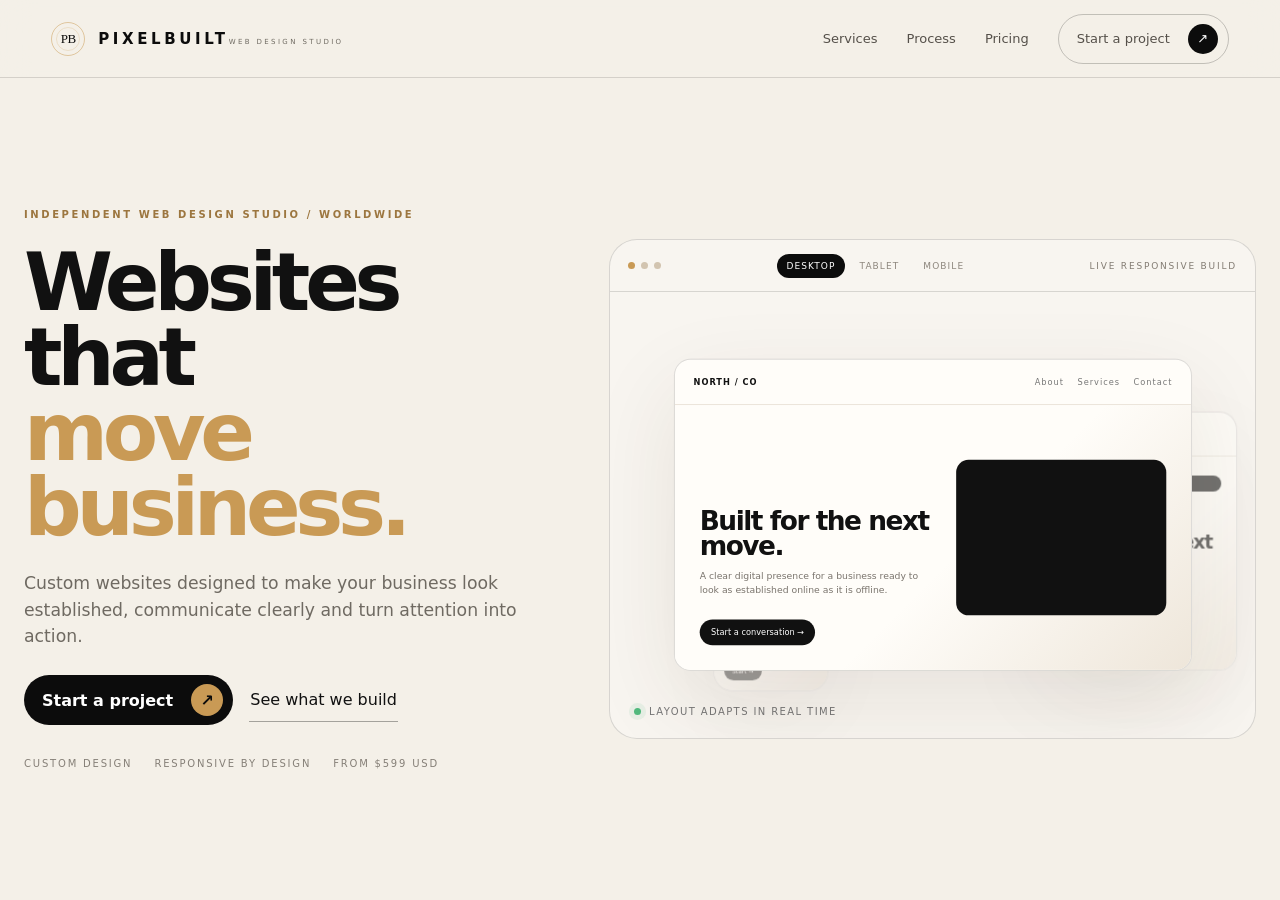
==== commit 77a542e5: "Create index.html" ====
--- a/index.html
+++ b/index.html
@@ -1,13 +1,391 @@
-<!doctype html><html lang="en"><head><meta charset="utf-8"><meta name="viewport" content="width=device-width,initial-scale=1"><title>PixelBuilt — Custom Websites for Modern Businesses</title><meta name="description" content="PixelBuilt designs custom, conversion-focused websites for businesses worldwide. Essential websites $599. Signature websites $1,499."><link rel="stylesheet" href="styles.css"></head><body><div class="home-loader" id="homeLoader"><div><div class="loader-word">PIXELBUILT</div><div class="loader-line"><i></i></div></div></div><header class="nav-shell" id="navShell"><div class="site-wrap nav-inner"><a class="pb-brand" href="index.html" aria-label="PixelBuilt home"><img src="[data-uri]" alt="PixelBuilt logo"><span><b>PIXELBUILT</b><small>WEB DESIGN STUDIO</small></span></a><nav class="desktop-nav"><a href="services.html">Services</a><a href="process.html">Process</a><a href="pricing.html">Pricing</a><a class="nav-project magnetic" href="contact.html">Start a project <i>↗</i></a></nav><button class="menu-toggle" id="menuToggle" aria-label="Open menu" aria-expanded="false"></button></div></header><div class="mobile-menu" id="mobileMenu"><div class="mobile-menu-inner"><nav><a href="index.html">Home</a><a href="services.html">Services</a><a href="process.html">Process</a><a href="pricing.html">Pricing</a><a href="contact.html">Start a project</a></nav><p>Custom websites / Worldwide</p></div></div><main>
-<section class="hero"><div class="site-wrap hero-grid"><div class="hero-copy"><div class="hero-kicker">Independent web design studio / Worldwide</div><h1><span class="line"><span>Websites built</span></span><span class="line"><span>to <strong>move business.</strong></span></span></h1><div class="hero-meta"><span>Custom design</span><span>Responsive build</span><span>From $599 USD</span></div></div><div class="hero-side"><p>We design clear, premium digital experiences that make your business easier to trust, understand and choose.</p><div class="hero-actions"><a class="primary-btn magnetic" href="contact.html">Start a project <i>↗</i></a><a class="text-link" href="#experience">See how we work</a></div><div class="hero-stage" aria-hidden="true"><div class="hero-orbit" id="heroOrbit"><i class="hero-dot"></i></div><div class="hero-card one"><div class="eyebrow">01 / Direction</div><h3>Clear before clever.</h3><div class="bar"><i></i></div></div><div class="hero-card two"><div class="eyebrow">02 / Experience</div><h3>Built to feel effortless.</h3><div class="bar"><i></i></div></div><div class="hero-pulse"><i></i> LIVE SYSTEM</div></div></div></div></section>
-<section class="intro" id="experience"><div class="site-wrap intro-grid"><div class="label reveal-up">What we believe</div><div><h2 class="reveal-up">A good website should feel <em>simple to use</em> and difficult to forget.</h2><div class="intro-copy reveal-up"><p><strong>Less noise.</strong>Every section has a job. Visitors understand where they are, what you do and what to do next.</p><p><strong>More feeling.</strong>Motion, rhythm and interaction make the experience feel considered — without getting in the way.</p></div></div></div></section>
-<section class="stack-section"><div class="site-wrap"><div class="stack-head"><div class="label reveal-up" style="color:rgba(255,255,255,.4)">Designed in layers</div><div><h2 class="reveal-up">The experience changes as you move through it.</h2><p class="reveal-up">Not animation for decoration. Motion helps explain the story, focus attention and make each section feel intentional.</p></div></div><div class="stack-list">
-<article class="stack-card"><div class="stack-inner"><div class="stack-no">01</div><div class="stack-copy"><h3>Make the first second count.</h3><p>Strong hierarchy, clean typography and controlled movement create immediate confidence without overwhelming the visitor.</p></div><div class="stack-visual"><div class="stack-orbit"></div><div class="stack-tag">FIRST IMPRESSION</div><div class="stack-line"></div></div></div></article>
-<article class="stack-card"><div class="stack-inner"><div class="stack-no">02</div><div class="stack-copy"><h3>Guide attention, naturally.</h3><p>Content appears at the right moment. Scroll, motion and spacing work together to make the next step obvious.</p></div><div class="stack-visual"><div class="stack-orbit"></div><div class="stack-tag">GUIDED FLOW</div><div class="stack-line"></div></div></div></article>
-<article class="stack-card"><div class="stack-inner"><div class="stack-no">03</div><div class="stack-copy"><h3>Make interaction feel useful.</h3><p>Buttons, choices and content respond with purpose. Visitors feel the quality of the build without needing to think about it.</p></div><div class="stack-visual"><div class="stack-orbit"></div><div class="stack-tag">PURPOSEFUL MOTION</div><div class="stack-line"></div></div></div></article>
-<article class="stack-card"><div class="stack-inner"><div class="stack-no">04</div><div class="stack-copy"><h3>Designed for every screen.</h3><p>Mobile is not the desktop layout made smaller. The composition, spacing and interaction are adapted for touch from the start.</p></div><div class="stack-visual"><div class="stack-orbit"></div><div class="stack-tag">MOBILE BY DESIGN</div><div class="stack-line"></div></div></div></article>
-</div></div></section>
-<section class="playground"><div class="site-wrap"><div class="play-head"><div class="label reveal-up">Interactive direction</div><div><h2 class="reveal-up">What should your website do?</h2></div></div><div class="play-shell reveal-up"><div class="play-tabs"><button class="play-tab active" data-state="enquiries"><b>01</b><span>Get enquiries</span><i>↗</i></button><button class="play-tab" data-state="trust"><b>02</b><span>Build trust</span><i>↗</i></button><button class="play-tab" data-state="clarity"><b>03</b><span>Explain clearly</span><i>↗</i></button><button class="play-tab" data-state="sell"><b>04</b><span>Sell online</span><i>↗</i></button></div><div class="play-canvas" id="playCanvas" data-state="enquiries"><div class="play-copy"><div class="play-kicker">CONVERSION / 01</div><h3>Make the next step impossible to miss.</h3><p>Clear hierarchy, purposeful calls-to-action and frictionless enquiry paths that turn browsing into action.</p></div><div class="play-demo"><span class="demo-chip one">Clear CTA</span><span class="demo-chip two">Smart enquiry</span><span class="demo-chip three">Mobile-first</span></div></div></div></div></section>
-<section class="process-preview"><div class="site-wrap"><div class="process-head"><h2 class="reveal-up">Simple process.<br>Considered result.</h2><a href="process.html">See the full process ↗</a></div><div class="process-rows"><div class="process-row active"><span>01</span><h3>Understand</h3><p>We learn the business, audience and the action your website needs to drive.</p><i>↗</i></div><div class="process-row"><span>02</span><h3>Shape</h3><p>We define the structure, visual direction and content hierarchy before building.</p><i>↗</i></div><div class="process-row"><span>03</span><h3>Build</h3><p>Responsive development, motion and interaction are refined across desktop and mobile.</p><i>↗</i></div><div class="process-row"><span>04</span><h3>Launch</h3><p>Final checks, deployment and support so the site is ready to work for your business.</p><i>↗</i></div></div></div></section>
-<section class="pricing-home"><div class="site-wrap"><div class="price-head"><div class="label reveal-up">Packages</div><div><h2 class="reveal-up">Two ways to build.<br>One standard of quality.</h2><p class="reveal-up">Start focused or give your business more room to communicate. Both are custom-designed and responsive.</p></div></div><div class="package-grid reveal-up"><article class="package"><div class="package-label">Essential</div><h3>Focused presence</h3><div class="package-price">$599 <small>USD</small></div><p>For a business that needs one polished, complete scrolling website.</p><button class="package-toggle" aria-expanded="false">See what’s included</button><div class="package-details"><div><ul><li>One complete scrolling website</li><li>Custom design</li><li>Desktop + tablet + mobile</li><li>Direct enquiry / WhatsApp</li><li>Google Maps integration</li><li>1 revision</li><li>7 days minor support</li></ul></div></div><a class="package-cta" href="contact.html">Start Essential <i>↗</i></a></article><article class="package"><div class="package-label">Signature</div><h3>Complete presence</h3><div class="package-price">$1,499 <small>USD</small></div><p>For businesses that need more room to explain, showcase and convert.</p><button class="package-toggle" aria-expanded="false">See what’s included</button><div class="package-details"><div><ul><li>Up to 7 page views</li><li>Premium visual direction</li><li>Desktop + tablet + mobile</li><li>Advanced enquiry flow</li><li>Gallery / richer content sections</li><li>3 revisions</li><li>3 months minor support</li></ul></div></div><a class="package-cta" href="contact.html">Start Signature <i>↗</i></a></article></div></div></section>
-</main><footer class="footer"><div class="site-wrap"><div class="footer-top"><div><div class="footer-word">PIXELBUILT</div><p>Custom websites for businesses that want to look established, communicate clearly and convert more confidently.</p></div><a class="footer-circle magnetic" href="contact.html">Start a project <i>↗</i></a></div><div class="footer-bottom"><span>© 2026 PixelBuilt Web Design Studio</span><div><a href="services.html">Services</a><a href="pricing.html">Pricing</a><a href="contact.html">Contact</a></div><span>Worldwide / USD</span></div></div></footer><script src="app.js"></script><script src="home.js"></script></body></html>+<!doctype html>
+<html lang="en">
+<head>
+<meta charset="utf-8">
+<meta name="viewport" content="width=device-width,initial-scale=1,viewport-fit=cover">
+<title>PixelBuilt — Web Design Studio</title>
+<meta name="description" content="PixelBuilt creates clean, premium, interactive websites for businesses worldwide. Essential from $599 USD and Signature from $1,499 USD.">
+<style>
+:root{
+  --ivory:#F4F0E8;
+  --ivory2:#EAE4D9;
+  --ink:#0C0C0C;
+  --ink2:#151515;
+  --text:#111111;
+  --muted:#6F6A62;
+  --gold:#C99A55;
+  --gold2:#E2B66F;
+  --line:rgba(17,17,17,.14);
+  --line-dark:rgba(255,255,255,.12);
+  --ease:cubic-bezier(.22,.8,.22,1);
+  --ease2:cubic-bezier(.16,1,.3,1);
+  --header:78px;
+}
+*{box-sizing:border-box}
+html,body{margin:0;background:var(--ivory);color:var(--text);font-family:Inter,ui-sans-serif,system-ui,-apple-system,BlinkMacSystemFont,"Segoe UI",sans-serif;-webkit-font-smoothing:antialiased}
+body{overflow:hidden}
+button,input,textarea{font:inherit}
+button{cursor:pointer}
+a{color:inherit}
+::selection{background:var(--gold);color:var(--ink)}
+
+/* ---------- APP SHELL ---------- */
+.app{height:100svh;display:grid;grid-template-rows:var(--header) 1fr;overflow:hidden}
+.header{height:var(--header);display:flex;align-items:center;justify-content:space-between;padding:0 clamp(22px,4vw,64px);border-bottom:1px solid var(--line);background:rgba(244,240,232,.92);backdrop-filter:blur(16px);position:relative;z-index:50}
+.brand{display:flex;align-items:center;gap:13px;border:0;background:none;padding:0;color:var(--ink)}
+.brand-mark{width:34px;height:34px;border:1px solid rgba(201,154,85,.5);display:grid;place-items:center;border-radius:50%;font-family:Georgia,serif;font-size:13px;letter-spacing:-.04em;position:relative;overflow:hidden}
+.brand-mark:after{content:"";position:absolute;inset:4px;border:1px solid rgba(201,154,85,.22);border-radius:50%}
+.brand-word{font-size:15px;font-weight:750;letter-spacing:.24em}.brand-sub{font-size:7px;letter-spacing:.34em;color:var(--muted);margin-top:4px}
+.nav{display:flex;align-items:center;gap:29px}.nav button{border:0;background:none;color:#55504a;font-size:13px;padding:9px 0;position:relative}.nav button:after{content:"";position:absolute;left:0;right:100%;bottom:3px;height:1px;background:var(--ink);transition:right .35s var(--ease)}.nav button.active:after,.nav button:hover:after{right:0}.nav button.active{color:var(--ink)}
+.start-btn{display:inline-flex!important;align-items:center;gap:18px!important;border:1px solid rgba(17,17,17,.22)!important;padding:9px 10px 9px 18px!important;border-radius:999px!important}.start-btn i{font-style:normal;width:30px;height:30px;border-radius:50%;background:var(--ink);color:white;display:grid;place-items:center;transition:.35s var(--ease)}.start-btn:hover i{transform:rotate(45deg);background:var(--gold);color:var(--ink)}
+.menu-btn{display:none;border:0;background:none;width:46px;height:46px;padding:0;position:relative}.menu-btn span{position:absolute;left:10px;right:10px;height:1px;background:var(--ink);transition:.35s var(--ease)}.menu-btn span:first-child{top:18px}.menu-btn span:last-child{top:28px}.menu-btn.open span:first-child{top:23px;transform:rotate(45deg)}.menu-btn.open span:last-child{top:23px;transform:rotate(-45deg)}
+
+.stage{position:relative;overflow:hidden;min-height:0}
+.page{position:absolute;inset:0;overflow:auto;overscroll-behavior:contain;opacity:0;visibility:hidden;pointer-events:none;transform:translateY(24px) scale(.995);transition:opacity .55s var(--ease2),transform .65s var(--ease2),visibility .65s}
+.page.active{opacity:1;visibility:visible;pointer-events:auto;transform:none;z-index:2}
+.page::-webkit-scrollbar{width:0}
+.wrap{width:min(1240px,calc(100% - 48px));margin:auto}
+.kicker{font-size:10px;text-transform:uppercase;letter-spacing:.26em;font-weight:760;color:#9c763f}
+.display{font-size:clamp(46px,6.3vw,94px);line-height:.93;letter-spacing:-.065em;margin:0;font-weight:720}.display span{color:var(--gold)}
+.lead{font-size:clamp(16px,1.35vw,19px);line-height:1.55;color:var(--muted);max-width:590px;margin:0}
+
+/* ---------- PAGE TRANSITION ---------- */
+.transition{position:fixed;inset:0;z-index:80;pointer-events:none;display:grid;grid-template-columns:repeat(12,1fr);opacity:0}
+.transition i{background:var(--ink);transform:scaleY(0);transform-origin:bottom;transition:transform .42s var(--ease2)}
+.transition.go{opacity:1}.transition.go i{transform:scaleY(1)}
+.transition.out i{transform-origin:top;transform:scaleY(0)}
+.transition i:nth-child(2){transition-delay:.025s}.transition i:nth-child(3){transition-delay:.05s}.transition i:nth-child(4){transition-delay:.075s}.transition i:nth-child(5){transition-delay:.1s}.transition i:nth-child(6){transition-delay:.125s}.transition i:nth-child(7){transition-delay:.15s}.transition i:nth-child(8){transition-delay:.175s}.transition i:nth-child(9){transition-delay:.2s}.transition i:nth-child(10){transition-delay:.225s}.transition i:nth-child(11){transition-delay:.25s}.transition i:nth-child(12){transition-delay:.275s}
+
+/* ---------- HOME ---------- */
+.home{background:var(--ivory)}
+.home-inner{min-height:calc(100svh - var(--header));display:grid;grid-template-columns:.88fr 1.12fr;gap:clamp(38px,6vw,92px);align-items:center;padding:48px 0}
+.hero-copy{display:grid;gap:25px;align-content:center}.hero-copy .display{max-width:650px}.hero-copy .lead{max-width:520px}.hero-actions{display:flex;gap:16px;align-items:center;flex-wrap:wrap}.cta{border:0;background:var(--ink);color:white;border-radius:999px;padding:9px 10px 9px 18px;display:inline-flex;align-items:center;gap:18px;min-height:50px;font-weight:650}.cta i{font-style:normal;width:32px;height:32px;border-radius:50%;display:grid;place-items:center;background:var(--gold);color:var(--ink);transition:.35s var(--ease)}.cta:hover i{transform:rotate(45deg)}.textlink{border:0;background:none;border-bottom:1px solid rgba(17,17,17,.35);padding:12px 1px;color:var(--text)}
+.hero-meta{display:flex;gap:22px;flex-wrap:wrap;padding-top:8px}.hero-meta span{font-size:10px;text-transform:uppercase;letter-spacing:.18em;color:#857f77}
+
+.build-engine{position:relative;min-height:560px;display:grid;align-items:center;perspective:1400px}
+.engine-shell{position:relative;height:500px;border:1px solid var(--line);border-radius:28px;background:rgba(255,255,255,.34);overflow:hidden;transform-style:preserve-3d;transition:transform .2s linear}
+.engine-top{height:52px;padding:0 18px;display:flex;align-items:center;justify-content:space-between;border-bottom:1px solid var(--line);font-size:9px;text-transform:uppercase;letter-spacing:.2em;color:#827b72}
+.engine-dots{display:flex;gap:6px}.engine-dots i{width:7px;height:7px;border-radius:50%;background:#d2c4b0}.engine-dots i:first-child{background:var(--gold)}
+.device-tabs{display:flex;gap:6px}.device-tabs button{border:0;background:transparent;color:#8d867d;padding:7px 9px;border-radius:999px;font-size:9px;text-transform:uppercase;letter-spacing:.12em}.device-tabs button.active{background:var(--ink);color:white}
+.canvas-zone{position:absolute;inset:52px 0 0;display:grid;place-items:center;padding:28px;overflow:hidden}
+.device{position:absolute;left:50%;top:50%;background:#fffdf9;border:1px solid rgba(17,17,17,.14);box-shadow:0 30px 90px rgba(66,48,24,.09);overflow:hidden;transition:all .72s var(--ease2);transform-style:preserve-3d}
+.device.desktop{width:78%;height:68%;transform:translate(-50%,-48%) rotateX(2deg) rotateY(-2deg);border-radius:16px;z-index:3}
+.device.tablet{width:32%;height:58%;transform:translate(42%,-40%) rotateY(-7deg) translateZ(-100px);border-radius:18px;z-index:2;opacity:.58}
+.device.mobile{width:18%;height:55%;transform:translate(-175%,-28%) rotateY(7deg) translateZ(-140px);border-radius:20px;z-index:1;opacity:.4}
+.device.focus{z-index:8;opacity:1!important;transform:translate(-50%,-50%) rotateX(0) rotateY(0) scale(1.03)!important}
+.device.dim{opacity:.18!important;filter:blur(1px);transform:translate(-50%,-50%) scale(.84)!important}
+.mock-nav{height:44px;border-bottom:1px solid #e9e2d7;display:flex;align-items:center;justify-content:space-between;padding:0 18px;font-size:8px;letter-spacing:.12em}.mock-logo{font-weight:800}.mock-links{display:flex;gap:13px;color:#777}.mock-hero{height:calc(100% - 44px);display:grid;grid-template-columns:1.1fr .9fr;align-items:end;padding:24px;background:linear-gradient(135deg,#fffdf9 55%,#eee6da)}.mock-copy h4{font-size:clamp(18px,2vw,34px);line-height:.94;letter-spacing:-.055em;margin:0 0 12px}.mock-copy p{font-size:9px;line-height:1.45;color:#7a746d;max-width:220px}.mock-cta{display:inline-flex;margin-top:13px;background:#111;color:white;padding:8px 11px;border-radius:999px;font-size:8px}.mock-visual{height:72%;align-self:center;background:#111;border-radius:12px;position:relative;overflow:hidden}.mock-visual:before{content:"";position:absolute;inset:0;background:linear-gradient(120deg,transparent 25%,rgba(201,154,85,.28),transparent 67%);transform:translateX(-110%);animation:scan 3.6s infinite var(--ease2)}
+@keyframes scan{55%,100%{transform:translateX(110%)}}
+.tablet .mock-nav,.mobile .mock-nav{padding:0 10px}.tablet .mock-links{display:none}.tablet .mock-hero{grid-template-columns:1fr;padding:15px}.tablet .mock-visual{height:42%;order:-1;margin-bottom:14px}.tablet .mock-copy h4{font-size:19px}.mobile .mock-links{display:none}.mobile .mock-nav{height:36px}.mobile .mock-hero{height:calc(100% - 36px);grid-template-columns:1fr;padding:10px}.mobile .mock-visual{height:42%;order:-1;margin-bottom:10px;border-radius:8px}.mobile .mock-copy h4{font-size:13px;margin-bottom:6px}.mobile .mock-copy p{font-size:6px}.mobile .mock-cta{font-size:6px;padding:6px 8px;margin-top:7px}
+.engine-caption{position:absolute;left:24px;bottom:21px;display:flex;align-items:center;gap:8px;font-size:10px;text-transform:uppercase;letter-spacing:.14em;color:#777}.engine-caption i{width:7px;height:7px;background:#51ba7d;border-radius:50%;box-shadow:0 0 0 5px rgba(81,186,125,.1)}
+
+/* ---------- SERVICES ---------- */
+.services{background:var(--ink);color:white}
+.services-inner{min-height:calc(100svh - var(--header));display:grid;grid-template-columns:.76fr 1.24fr;gap:56px;align-items:center;padding:42px 0}
+.services-copy{display:grid;gap:21px}.services-copy .lead{color:#a6a6a6}.service-list{border-top:1px solid var(--line-dark)}
+.service-item{width:100%;border:0;background:none;color:white;text-align:left;padding:18px 0;border-bottom:1px solid var(--line-dark);display:flex;justify-content:space-between;align-items:center;font-size:17px;transition:.35s var(--ease)}.service-item em{font-style:normal;font-size:10px;color:#696969}.service-item.active{color:var(--gold2);padding-left:13px}.service-item:hover{padding-left:13px}
+.service-demo{height:570px;position:relative;border:1px solid var(--line-dark);border-radius:26px;background:#101010;overflow:hidden}
+.demo-toolbar{height:46px;border-bottom:1px solid var(--line-dark);padding:0 16px;display:flex;align-items:center;justify-content:space-between;font-size:8px;letter-spacing:.18em;text-transform:uppercase;color:#777}.demo-toolbar span:last-child{color:var(--gold2)}
+.demo-stage{position:absolute;inset:46px 0 0;overflow:hidden}.demo-view{position:absolute;inset:0;opacity:0;transform:translateY(18px);pointer-events:none;transition:.55s var(--ease2)}.demo-view.active{opacity:1;transform:none;pointer-events:auto}
+/* business mini site */
+.biz-site{background:#f5f0e8;color:#111;padding:26px;display:grid;grid-template-rows:auto 1fr}.mini-nav{display:flex;align-items:center;justify-content:space-between;font-size:9px;letter-spacing:.14em}.mini-nav b{font-size:11px}.mini-links{display:flex;gap:16px;color:#777}.biz-content{display:grid;grid-template-columns:1fr .88fr;gap:24px;align-items:end}.biz-copy h3{font-size:44px;line-height:.92;letter-spacing:-.06em;margin:0 0 16px}.biz-copy p{font-size:12px;line-height:1.5;color:#69645e;max-width:330px}.biz-button{display:inline-flex;margin-top:18px;border:1px solid #111;padding:10px 14px;border-radius:999px;font-size:10px}.biz-card{height:72%;background:#111;color:white;border-radius:18px;padding:20px;display:flex;flex-direction:column;justify-content:space-between;transform:translateY(6px);transition:.35s var(--ease)}.biz-card:hover{transform:translateY(0)}.metric{font-size:52px;letter-spacing:-.06em;color:var(--gold2)}.metric-label{font-size:9px;letter-spacing:.16em;text-transform:uppercase;color:#888}.biz-card p{font-size:12px;color:#aaa;max-width:260px}
+/* landing */
+.land-site{background:#0d0d0d;color:white;display:grid;place-items:center;padding:36px}.land-inner{text-align:center;max-width:620px}.land-chip{display:inline-flex;border:1px solid #333;border-radius:999px;padding:8px 12px;font-size:9px;text-transform:uppercase;letter-spacing:.17em;color:#aaa}.land-inner h3{font-size:58px;line-height:.92;letter-spacing:-.06em;margin:22px 0 16px}.land-inner h3 span{color:var(--gold2)}.land-inner p{color:#999;max-width:470px;margin:0 auto;font-size:13px;line-height:1.5}.land-cta{margin-top:24px;border:0;background:var(--ivory);color:#111;border-radius:999px;padding:13px 18px;font-size:11px}.pulse-line{height:1px;background:#343434;margin-top:32px;position:relative;overflow:hidden}.pulse-line:after{content:"";position:absolute;width:24%;height:100%;background:var(--gold2);left:-25%;animation:pulseLine 2.6s infinite var(--ease2)}@keyframes pulseLine{to{left:105%}}
+/* redesign */
+.redesign-site{background:#e9e4db;color:#111;display:grid;place-items:center;padding:28px}.compare{width:92%;height:78%;position:relative;border-radius:18px;overflow:hidden;border:1px solid #cbc4ba;touch-action:none}.before,.after{position:absolute;inset:0;padding:24px}.before{background:#d8d4cd;color:#666}.after{background:#f8f3eb;color:#111;clip-path:inset(0 0 0 50%)}.before h3,.after h3{font-size:42px;line-height:.95;letter-spacing:-.055em;margin:0 0 12px}.before p,.after p{font-size:12px;max-width:320px;line-height:1.5}.before .oldbox{margin-top:24px;height:45%;background:#bdb9b2;border:1px solid #aaa}.after .newgrid{margin-top:22px;display:grid;grid-template-columns:1fr 1fr;gap:12px}.after .newgrid i{height:110px;background:#111;border-radius:12px;display:block}.after .newgrid i:last-child{background:var(--gold)}.compare-handle{position:absolute;top:0;bottom:0;left:50%;width:1px;background:#111;z-index:5}.compare-handle button{position:absolute;top:50%;left:50%;transform:translate(-50%,-50%);width:42px;height:42px;border-radius:50%;border:1px solid #111;background:var(--ivory);display:grid;place-items:center}
+/* commerce */
+.shop-site{background:#f7f3ec;color:#111;display:grid;grid-template-columns:.95fr 1.05fr;padding:26px;gap:25px}.product-art{background:#111;border-radius:18px;display:grid;place-items:center;position:relative;overflow:hidden}.product-object{width:44%;aspect-ratio:.78;background:linear-gradient(145deg,#2d2a26,#181614);border-radius:28px 28px 18px 18px;box-shadow:inset -18px -18px 30px rgba(0,0,0,.4),inset 18px 18px 28px rgba(255,255,255,.04),0 30px 50px rgba(0,0,0,.28);transform:rotate(-5deg);transition:.45s var(--ease2);position:relative}.product-object:before{content:"PB";position:absolute;left:50%;top:42%;transform:translate(-50%,-50%);font-family:Georgia,serif;color:var(--gold2);font-size:26px}.product-art:hover .product-object{transform:rotate(3deg) translateY(-6px)}.shop-copy{display:flex;flex-direction:column;justify-content:center}.shop-copy small{text-transform:uppercase;letter-spacing:.18em;color:#8a8177}.shop-copy h3{font-size:44px;letter-spacing:-.055em;line-height:.95;margin:11px 0}.shop-price{font-size:19px;margin-bottom:18px}.swatches{display:flex;gap:9px;margin-bottom:22px}.swatch{width:25px;height:25px;border:1px solid #bbb;border-radius:50%;padding:4px;background:white}.swatch i{display:block;width:100%;height:100%;border-radius:50%;background:#201d1a}.swatch:nth-child(2) i{background:#b8aa96}.swatch:nth-child(3) i{background:#78716a}.addbag{border:0;background:#111;color:white;border-radius:999px;padding:13px 16px;display:flex;align-items:center;justify-content:space-between}.bag-count{display:inline-grid;place-items:center;min-width:22px;height:22px;background:var(--gold);color:#111;border-radius:999px;margin-left:8px}.cart-toast{position:absolute;right:18px;top:16px;background:#111;color:white;border:1px solid #333;padding:12px 14px;border-radius:12px;font-size:10px;transform:translateY(-16px);opacity:0;transition:.35s var(--ease)}.cart-toast.show{opacity:1;transform:none}
+.pixel-wipe{position:absolute;inset:0;pointer-events:none;z-index:20;display:grid;grid-template-columns:repeat(14,1fr);grid-template-rows:repeat(8,1fr);opacity:0}.pixel-wipe i{background:var(--gold);transform:scale(0)}.pixel-wipe.go{opacity:1}.pixel-wipe.go i{animation:pixel .48s var(--ease2) both}.pixel-wipe i:nth-child(3n){animation-delay:.03s}.pixel-wipe i:nth-child(4n){animation-delay:.06s}.pixel-wipe i:nth-child(5n){animation-delay:.09s}@keyframes pixel{0%{transform:scale(0)}45%{transform:scale(1)}100%{transform:scale(0)}}
+
+/* ---------- PROCESS ---------- */
+.process{background:var(--ivory)}
+.process-inner{min-height:calc(100svh - var(--header));display:grid;grid-template-columns:.7fr 1.3fr;gap:70px;align-items:center;padding:42px 0}.process-copy{display:grid;gap:22px}.process-list{border-top:1px solid var(--line)}.process-step{padding:19px 0;border-bottom:1px solid var(--line);display:grid;grid-template-columns:46px 1fr auto;align-items:center;gap:12px;background:none;border-left:0;border-right:0;width:100%;text-align:left}.process-step strong{font-size:18px}.process-step span{font-size:11px;color:#8d867d}.process-step em{font-style:normal;font-size:10px;color:#aaa}.process-step.active strong{color:#9d7135}.process-preview{height:560px;border-radius:26px;background:var(--ink);color:white;position:relative;overflow:hidden;padding:34px;display:flex;flex-direction:column;justify-content:space-between}.process-preview:before{content:"";position:absolute;inset:0;background:linear-gradient(115deg,transparent 15%,rgba(201,154,85,.08),transparent 70%);transform:translateX(-80%);animation:slowSweep 7s infinite var(--ease2)}@keyframes slowSweep{60%,100%{transform:translateX(80%)}}.process-num{font-size:120px;line-height:.8;letter-spacing:-.08em;color:#232323;position:absolute;right:28px;top:28px}.process-copybox{position:relative;z-index:2;max-width:570px}.process-copybox small{text-transform:uppercase;letter-spacing:.2em;color:var(--gold2)}.process-copybox h3{font-size:52px;line-height:.95;letter-spacing:-.06em;margin:16px 0 18px}.process-copybox p{color:#aaa;font-size:14px;line-height:1.55;max-width:430px}.process-meter{position:relative;z-index:2;height:2px;background:#242424}.process-meter i{display:block;height:100%;width:25%;background:var(--gold);transition:.6s var(--ease2)}
+
+/* ---------- PRICING ---------- */
+.pricing{background:var(--ivory)}
+.pricing-inner{min-height:calc(100svh - var(--header));display:grid;grid-template-columns:.7fr 1.3fr;gap:60px;align-items:center;padding:42px 0}.pricing-intro{display:grid;gap:22px}.package-switch{display:flex;gap:8px}.package-switch button{border:1px solid var(--line);background:transparent;border-radius:999px;padding:10px 14px}.package-switch button.active{background:var(--ink);color:white}.package-stage{position:relative;height:570px}.package-card{position:absolute;inset:0;border:1px solid var(--line);border-radius:26px;background:rgba(255,255,255,.32);padding:32px;display:grid;grid-template-rows:auto auto 1fr auto;gap:24px;opacity:0;transform:translateY(15px);pointer-events:none;transition:.5s var(--ease2)}.package-card.active{opacity:1;transform:none;pointer-events:auto}.pkg-top{display:flex;justify-content:space-between;font-size:10px;text-transform:uppercase;letter-spacing:.16em;color:#7c746a}.pkg-name{color:#9a6f35;font-weight:800}.pkg-price{font-size:76px;letter-spacing:-.07em;font-weight:700}.pkg-price small{font-size:11px;letter-spacing:.05em}.pkg-desc{color:var(--muted);max-width:500px}.pkg-list{margin:0;padding:0;display:grid;grid-template-columns:1fr 1fr;gap:0 25px;list-style:none;align-content:start}.pkg-list li{padding:13px 0;border-bottom:1px solid var(--line);font-size:13px}.pkg-list li:before{content:"+";color:#a67738;margin-right:9px}.pkg-actions{display:flex;align-items:center;justify-content:space-between;gap:20px}.pkg-actions span{font-size:12px;color:#817a72}
+
+/* ---------- CONTACT ---------- */
+.contact{background:var(--ink);color:white}.contact-inner{min-height:calc(100svh - var(--header));display:grid;grid-template-columns:.78fr 1.22fr;gap:70px;align-items:center;padding:42px 0}.contact-intro{display:grid;gap:22px}.contact-intro .lead{color:#aaa}.wizard{border:1px solid var(--line-dark);border-radius:26px;padding:30px;min-height:540px;display:grid;grid-template-rows:auto 1fr auto}.wizard-top{display:flex;justify-content:space-between;text-transform:uppercase;letter-spacing:.16em;font-size:9px;color:#777}.wizard-step{display:none;align-content:center;gap:18px}.wizard-step.active{display:grid}.wizard-step h3{font-size:44px;letter-spacing:-.05em;margin:0 0 8px}.choices{display:grid;grid-template-columns:1fr 1fr;gap:10px}.choice{border:1px solid #333;background:#121212;color:white;border-radius:14px;padding:16px;text-align:left;min-height:62px;transition:.3s var(--ease)}.choice:hover,.choice.selected{border-color:var(--gold);color:var(--gold2);transform:translateY(-2px)}.field{display:grid;gap:7px}.field label{font-size:10px;text-transform:uppercase;letter-spacing:.16em;color:#777}.field input,.field textarea{width:100%;border:1px solid #333;background:#111;color:white;border-radius:12px;padding:14px 15px;font-size:16px;outline:none}.field textarea{min-height:110px;resize:vertical}.field input:focus,.field textarea:focus{border-color:var(--gold)}.wizard-actions{display:flex;justify-content:space-between;align-items:center}.wizard-actions button{border:0;background:none;color:#777;padding:12px 0}.wizard-actions .primary{background:var(--ivory);color:#111;padding:12px 17px;border-radius:999px}
+
+/* ---------- MOBILE MENU ---------- */
+.mobile-menu{position:fixed;inset:var(--header) 0 0;z-index:45;background:var(--ink);color:white;display:grid;align-content:center;padding:30px;transform:translateY(-110%);transition:.55s var(--ease2)}.mobile-menu.open{transform:none}.mobile-menu button{border:0;background:none;color:white;text-align:left;font-size:37px;letter-spacing:-.05em;padding:13px 0;border-bottom:1px solid #262626}.mobile-menu button:last-child{color:var(--gold2)}
+
+/* ---------- RESPONSIVE ---------- */
+@media(max-width:1000px){
+  :root{--header:70px}.nav{display:none}.menu-btn{display:block}.brand-word{font-size:14px}
+  .home-inner,.services-inner,.process-inner,.pricing-inner,.contact-inner{grid-template-columns:1fr;gap:28px;align-content:center;padding:32px 0 50px;min-height:auto}
+  .home-inner{min-height:calc(100svh - var(--header));grid-template-rows:auto auto}.hero-copy{gap:18px}.build-engine{min-height:410px}.engine-shell{height:390px}
+  .services-copy,.process-copy,.pricing-intro,.contact-intro{max-width:760px}.service-demo,.process-preview,.package-stage{height:500px}
+  .services-inner,.process-inner,.pricing-inner,.contact-inner{padding-top:38px}
+  .page{overflow:auto}
+}
+@media(max-width:720px){
+  .wrap{width:min(100% - 30px,1240px)}
+  .header{padding:0 15px}.brand-mark{width:31px;height:31px}.brand-sub{display:none}.brand-word{font-size:12px;letter-spacing:.2em}
+  .display{font-size:clamp(42px,13vw,64px)}.lead{font-size:15px}.kicker{font-size:9px}.hero-meta{gap:12px 17px}.hero-meta span{font-size:8px}
+  .home-inner{padding:24px 0 34px;align-content:start}.hero-actions{gap:10px}.cta{min-height:46px}.textlink{font-size:13px}
+  .build-engine{min-height:330px}.engine-shell{height:315px;border-radius:20px}.engine-top{height:44px;padding:0 12px}.canvas-zone{inset:44px 0 0;padding:14px}.device.desktop{width:84%;height:64%}.device.tablet{width:35%;height:58%;transform:translate(32%,-36%) rotateY(-6deg) translateZ(-90px)}.device.mobile{width:23%;height:57%;transform:translate(-150%,-26%) rotateY(6deg) translateZ(-120px)}.engine-caption{left:14px;bottom:12px;font-size:8px}.device-tabs button{font-size:7px;padding:6px}.mock-nav{height:36px;padding:0 10px}.mock-hero{height:calc(100% - 36px);padding:12px}.mock-copy h4{font-size:19px}.mock-copy p{font-size:7px}.mock-visual{border-radius:9px}
+  .services-inner,.process-inner,.pricing-inner,.contact-inner{padding:28px 0 40px}.services-copy{gap:16px}.service-item{font-size:15px;padding:15px 0}.service-demo{height:420px;border-radius:20px}.demo-toolbar{height:40px}.demo-stage{inset:40px 0 0}.biz-site,.shop-site{padding:16px}.biz-content{grid-template-columns:1fr;align-content:end}.biz-card{display:none}.biz-copy h3,.shop-copy h3{font-size:34px}.land-site{padding:20px}.land-inner h3{font-size:39px}.redesign-site{padding:16px}.compare{height:78%;width:100%}.before,.after{padding:17px}.before h3,.after h3{font-size:29px}.shop-site{grid-template-columns:1fr;grid-template-rows:1fr auto}.product-art{min-height:190px}.product-object{width:29%}.shop-copy{padding-top:5px}.swatches{margin-bottom:12px}.cart-toast{font-size:9px}
+  .process-preview{height:430px;padding:22px;border-radius:20px}.process-num{font-size:84px}.process-copybox h3{font-size:39px}.process-step{grid-template-columns:34px 1fr auto}.process-step strong{font-size:15px}
+  .package-stage{height:560px}.package-card{padding:22px;border-radius:20px}.pkg-price{font-size:58px}.pkg-list{grid-template-columns:1fr}.pkg-list li{font-size:12px;padding:9px 0}.pkg-actions{align-items:flex-end}.pkg-actions span{display:none}
+  .wizard{padding:22px;border-radius:20px;min-height:480px}.wizard-step h3{font-size:34px}.choices{grid-template-columns:1fr}.choice{min-height:54px;padding:13px}
+}
+@media(max-width:390px){.display{font-size:40px}.build-engine{min-height:300px}.engine-shell{height:290px}.service-demo{height:390px}.package-stage{height:590px}}
+@media(prefers-reduced-motion:reduce){*,*:before,*:after{animation:none!important;transition-duration:.01ms!important;scroll-behavior:auto!important}}
+</style>
+</head>
+<body>
+<div class="app">
+  <header class="header">
+    <button class="brand" data-route="home" aria-label="PixelBuilt home">
+      <span class="brand-mark">PB</span>
+      <span><span class="brand-word">PIXELBUILT</span><span class="brand-sub">WEB DESIGN STUDIO</span></span>
+    </button>
+    <nav class="nav" aria-label="Main navigation">
+      <button data-route="services">Services</button>
+      <button data-route="process">Process</button>
+      <button data-route="pricing">Pricing</button>
+      <button class="start-btn" data-route="contact">Start a project <i>↗</i></button>
+    </nav>
+    <button class="menu-btn" id="menuBtn" aria-label="Open menu" aria-expanded="false"><span></span><span></span></button>
+  </header>
+
+  <main class="stage">
+    <!-- HOME -->
+    <section class="page home active" data-page="home">
+      <div class="wrap home-inner">
+        <div class="hero-copy">
+          <div class="kicker">Independent web design studio / worldwide</div>
+          <h1 class="display">Websites that<br><span>move business.</span></h1>
+          <p class="lead">Custom websites designed to make your business look established, communicate clearly and turn attention into action.</p>
+          <div class="hero-actions">
+            <button class="cta" data-route="contact">Start a project <i>↗</i></button>
+            <button class="textlink" data-route="services">See what we build</button>
+          </div>
+          <div class="hero-meta"><span>Custom design</span><span>Responsive by design</span><span>From $599 USD</span></div>
+        </div>
+
+        <div class="build-engine" id="buildEngine">
+          <div class="engine-shell" id="engineShell">
+            <div class="engine-top">
+              <span class="engine-dots"><i></i><i></i><i></i></span>
+              <div class="device-tabs" id="deviceTabs">
+                <button type="button" class="active" data-device="desktop">Desktop</button>
+                <button type="button" data-device="tablet">Tablet</button>
+                <button type="button" data-device="mobile">Mobile</button>
+              </div>
+              <span>Live responsive build</span>
+            </div>
+            <div class="canvas-zone">
+              <div class="device desktop focus" data-device-panel="desktop">
+                <div class="mock-nav"><b class="mock-logo">NORTH / CO</b><div class="mock-links"><span>About</span><span>Services</span><span>Contact</span></div></div>
+                <div class="mock-hero"><div class="mock-copy"><h4>Built for the next move.</h4><p>A clear digital presence for a business ready to look as established online as it is offline.</p><span class="mock-cta">Start a conversation →</span></div><div class="mock-visual"></div></div>
+              </div>
+              <div class="device tablet" data-device-panel="tablet">
+                <div class="mock-nav"><b class="mock-logo">NORTH / CO</b><div class="mock-links"><span>Menu</span></div></div>
+                <div class="mock-hero"><div class="mock-copy"><h4>Built for the next move.</h4><p>Clear structure. Strong first impression.</p><span class="mock-cta">Start →</span></div><div class="mock-visual"></div></div>
+              </div>
+              <div class="device mobile" data-device-panel="mobile">
+                <div class="mock-nav"><b class="mock-logo">N / C</b><div class="mock-links"><span>☰</span></div></div>
+                <div class="mock-hero"><div class="mock-copy"><h4>Built for the next move.</h4><p>Clear. Responsive. Focused.</p><span class="mock-cta">Start →</span></div><div class="mock-visual"></div></div>
+              </div>
+            </div>
+            <div class="engine-caption"><i></i> Layout adapts in real time</div>
+          </div>
+        </div>
+      </div>
+    </section>
+
+    <!-- SERVICES -->
+    <section class="page services" data-page="services">
+      <div class="wrap services-inner">
+        <div class="services-copy">
+          <div class="kicker">Services / 01</div>
+          <h2 class="display">Built around<br><span>your goal.</span></h2>
+          <p class="lead">Choose what you need. The demonstration on the right becomes a different working website experience.</p>
+          <div class="service-list">
+            <button class="service-item active" data-svc="0"><span>Business website</span><em>01</em></button>
+            <button class="service-item" data-svc="1"><span>Landing page</span><em>02</em></button>
+            <button class="service-item" data-svc="2"><span>Website redesign</span><em>03</em></button>
+            <button class="service-item" data-svc="3"><span>E-commerce</span><em>04</em></button>
+          </div>
+        </div>
+
+        <div class="service-demo" id="serviceDemo">
+          <div class="demo-toolbar"><span>PixelBuilt / live experience</span><span id="demoMode">Business</span></div>
+          <div class="demo-stage">
+            <div class="demo-view biz-site active" data-demo="0">
+              <div class="mini-nav"><b>NORTH & CO.</b><div class="mini-links"><span>Expertise</span><span>About</span><span>Contact</span></div></div>
+              <div class="biz-content"><div class="biz-copy"><h3>Look established<br>from the first click.</h3><p>A polished business website built around trust, services and a clear enquiry path.</p><span class="biz-button">Book a consultation ↗</span></div><div class="biz-card"><div><div class="metric">12+</div><div class="metric-label">Years of experience</div></div><p>Positioned to make credibility visible before the first conversation.</p></div></div>
+            </div>
+
+            <div class="demo-view land-site" data-demo="1">
+              <div class="land-inner"><span class="land-chip">One page. One objective.</span><h3>Turn attention<br><span>into action.</span></h3><p>Focused messaging, clear hierarchy and a direct path toward the one thing you want visitors to do.</p><button class="land-cta" type="button">Start the conversation →</button><div class="pulse-line"></div></div>
+            </div>
+
+            <div class="demo-view redesign-site" data-demo="2">
+              <div class="compare" id="compare"><div class="before"><h3>Before.</h3><p>Busy hierarchy, weak direction and an outdated first impression.</p><div class="oldbox"></div></div><div class="after" id="afterPane"><h3>After.</h3><p>Sharper positioning, cleaner hierarchy and a more confident digital presence.</p><div class="newgrid"><i></i><i></i></div></div><div class="compare-handle" id="compareHandle"><button type="button" aria-label="Move comparison">↔</button></div></div>
+            </div>
+
+            <div class="demo-view shop-site" data-demo="3">
+              <div class="product-art"><div class="product-object" id="productObject"></div><div class="cart-toast" id="cartToast">Added to your bag ✓</div></div>
+              <div class="shop-copy"><small>Collection / 01</small><h3>Everyday Object.</h3><div class="shop-price">$128</div><div class="swatches"><button type="button" class="swatch" data-tone="#201d1a"><i></i></button><button type="button" class="swatch" data-tone="#b8aa96"><i></i></button><button type="button" class="swatch" data-tone="#78716a"><i></i></button></div><button type="button" class="addbag" id="addBag"><span>Add to bag</span><span>Bag <b class="bag-count" id="bagCount">0</b></span></button></div>
+            </div>
+
+            <div class="pixel-wipe" id="pixelWipe" aria-hidden="true"></div>
+          </div>
+        </div>
+      </div>
+    </section>
+
+    <!-- PROCESS -->
+    <section class="page process" data-page="process">
+      <div class="wrap process-inner">
+        <div class="process-copy">
+          <div class="kicker">Process / 02</div>
+          <h2 class="display">Simple process.<br><span>Serious execution.</span></h2>
+          <p class="lead">Four clear stages. Choose a step to see what is happening behind the scenes.</p>
+          <div class="process-list">
+            <button class="process-step active" data-step="0"><span>01</span><strong>Direction</strong><em>Define</em></button>
+            <button class="process-step" data-step="1"><span>02</span><strong>Design</strong><em>Shape</em></button>
+            <button class="process-step" data-step="2"><span>03</span><strong>Build</strong><em>Develop</em></button>
+            <button class="process-step" data-step="3"><span>04</span><strong>Launch</strong><em>Go live</em></button>
+          </div>
+        </div>
+        <div class="process-preview">
+          <div class="process-num" id="processNum">01</div>
+          <div class="process-copybox"><small id="processTag">Direction</small><h3 id="processTitle">Start with clarity.</h3><p id="processText">We define what the website needs to communicate, who it needs to persuade and which action matters most.</p></div>
+          <div class="process-meter"><i id="processMeter"></i></div>
+        </div>
+      </div>
+    </section>
+
+    <!-- PRICING -->
+    <section class="page pricing" data-page="pricing">
+      <div class="wrap pricing-inner">
+        <div class="pricing-intro">
+          <div class="kicker">Pricing / 03</div>
+          <h2 class="display">Two ways<br><span>to start.</span></h2>
+          <p class="lead">Simple starting packages based on the same structure as our Plannique offering, positioned for international clients.</p>
+          <div class="package-switch"><button type="button" class="active" data-package="0">Essential</button><button type="button" data-package="1">Signature</button></div>
+        </div>
+        <div class="package-stage">
+          <article class="package-card active"><div class="pkg-top"><div class="pkg-name">ESSENTIAL</div><div>Focused presence</div></div><div><div class="pkg-price">$599 <small>USD</small></div><p class="pkg-desc">For a business that needs one polished, complete scrolling website.</p></div><ul class="pkg-list"><li>One complete scrolling website</li><li>Customised design</li><li>No main menu required</li><li>Responsive desktop + tablet + mobile</li><li>WhatsApp / direct enquiry CTA</li><li>Google Maps integration</li><li>1 revision round</li><li>7 days minor support</li></ul><div class="pkg-actions"><span>Best for a focused business presence.</span><button class="cta" data-route="contact" data-package-choice="Essential — $599">Start Essential <i>↗</i></button></div></article>
+          <article class="package-card"><div class="pkg-top"><div class="pkg-name">SIGNATURE</div><div>Complete presence</div></div><div><div class="pkg-price">$1,499 <small>USD</small></div><p class="pkg-desc">For businesses that need more room to explain, showcase and convert.</p></div><ul class="pkg-list"><li>Up to 7 page views</li><li>Premium visual direction</li><li>Loader / intro experience</li><li>Gallery / richer sections</li><li>Enhanced enquiry integration</li><li>Bilingual option available</li><li>3 revision rounds</li><li>3 months minor support</li></ul><div class="pkg-actions"><span>Best for a complete business website.</span><button class="cta" data-route="contact" data-package-choice="Signature — $1,499">Start Signature <i>↗</i></button></div></article>
+        </div>
+      </div>
+    </section>
+
+    <!-- CONTACT -->
+    <section class="page contact" data-page="contact">
+      <div class="wrap contact-inner">
+        <div class="contact-intro"><div class="kicker">Start a project / 04</div><h2 class="display">Tell us what<br><span>you're building.</span></h2><p class="lead">A short guided enquiry. No complicated briefing document.</p></div>
+        <form class="wizard" id="wizard"><div class="wizard-top"><span>Project enquiry</span><span id="wizardCount">01 / 03</span></div><div class="wizard-step active" data-wizard="0"><h3>What do you need?</h3><div class="choices" id="needChoices"><button type="button" class="choice">Business website</button><button type="button" class="choice">Landing page</button><button type="button" class="choice">Website redesign</button><button type="button" class="choice">E-commerce</button></div></div><div class="wizard-step" data-wizard="1"><h3>Which starting point fits?</h3><div class="choices" id="packageChoices"><button type="button" class="choice">Essential — $599</button><button type="button" class="choice">Signature — $1,499</button><button type="button" class="choice">Custom scope</button><button type="button" class="choice">Not sure yet</button></div></div><div class="wizard-step" data-wizard="2"><h3>Where should we reply?</h3><div class="field"><label>Your name</label><input id="clientName" required placeholder="Name"></div><div class="field"><label>Business / brand</label><input id="clientBusiness" placeholder="Business name"></div><div class="field"><label>Project note</label><textarea id="clientNote" placeholder="What should the website help your business achieve?"></textarea></div></div><div class="wizard-actions"><button type="button" id="wizardBack">Back</button><button type="button" class="primary" id="wizardNext">Continue →</button></div></form>
+      </div>
+    </section>
+  </main>
+</div>
+
+<div class="mobile-menu" id="mobileMenu"><button data-route="home">Home</button><button data-route="services">Services</button><button data-route="process">Process</button><button data-route="pricing">Pricing</button><button data-route="contact">Start a project ↗</button></div>
+<div class="transition" id="transition" aria-hidden="true"></div>
+
+<script>
+(() => {
+  const qs=(s,r=document)=>r.querySelector(s), qsa=(s,r=document)=>[...r.querySelectorAll(s)];
+  const pages=qsa('.page'), routeBtns=qsa('[data-route]'), transition=qs('#transition');
+  transition.innerHTML='<i></i>'.repeat(12);
+  let current='home', routing=false;
+
+  function setRoute(name, immediate=false){
+    if(!qs(`[data-page="${name}"]`)) name='home';
+    if(name===current && !immediate) return;
+    const apply=()=>{
+      pages.forEach(p=>p.classList.toggle('active',p.dataset.page===name));
+      qsa('.nav [data-route]').forEach(b=>b.classList.toggle('active',b.dataset.route===name));
+      current=name; location.hash=name==='home'?'':name;
+      qs('#mobileMenu').classList.remove('open'); qs('#menuBtn').classList.remove('open'); qs('#menuBtn').setAttribute('aria-expanded','false');
+      const active=qs(`[data-page="${name}"]`); if(active) active.scrollTop=0;
+    };
+    if(immediate){apply();return}
+    if(routing)return; routing=true; transition.classList.remove('out'); transition.classList.add('go');
+    setTimeout(()=>{apply();transition.classList.add('out');setTimeout(()=>{transition.classList.remove('go','out');routing=false},620)},430);
+  }
+  routeBtns.forEach(b=>b.addEventListener('click',()=>setRoute(b.dataset.route)));
+  addEventListener('hashchange',()=>setRoute(location.hash.replace('#','')||'home',true));
+  setRoute(location.hash.replace('#','')||'home',true);
+
+  // mobile menu
+  const menuBtn=qs('#menuBtn'), mobileMenu=qs('#mobileMenu');
+  menuBtn.addEventListener('click',()=>{const o=!mobileMenu.classList.contains('open');mobileMenu.classList.toggle('open',o);menuBtn.classList.toggle('open',o);menuBtn.setAttribute('aria-expanded',String(o))});
+
+  // Home responsive build engine
+  const engineShell=qs('#engineShell');
+  const deviceTabs=qsa('[data-device]',qs('#deviceTabs'));
+  const devicePanels=qsa('[data-device-panel]');
+  let deviceIndex=0, deviceTimer;
+  function focusDevice(name){
+    deviceTabs.forEach(b=>b.classList.toggle('active',b.dataset.device===name));
+    devicePanels.forEach(p=>{const on=p.dataset.devicePanel===name;p.classList.toggle('focus',on);p.classList.toggle('dim',!on)});
+    deviceIndex=['desktop','tablet','mobile'].indexOf(name);
+  }
+  function startDeviceCycle(){clearInterval(deviceTimer);deviceTimer=setInterval(()=>focusDevice(['desktop','tablet','mobile'][deviceIndex=(deviceIndex+1)%3]),3200)}
+  deviceTabs.forEach(b=>b.addEventListener('click',()=>{focusDevice(b.dataset.device);startDeviceCycle()}));
+  startDeviceCycle();
+  if(matchMedia('(hover:hover) and (pointer:fine)').matches){
+    engineShell.addEventListener('pointermove',e=>{const r=engineShell.getBoundingClientRect();const x=(e.clientX-r.left)/r.width-.5,y=(e.clientY-r.top)/r.height-.5;engineShell.style.transform=`rotateX(${(-y*3).toFixed(2)}deg) rotateY(${(x*4).toFixed(2)}deg)`});
+    engineShell.addEventListener('pointerleave',()=>engineShell.style.transform='');
+  }
+
+  // Services demos + pixel transition
+  const svcBtns=qsa('.service-item'), demos=qsa('.demo-view'), demoMode=qs('#demoMode'), wipe=qs('#pixelWipe');
+  wipe.innerHTML='<i></i>'.repeat(112);
+  const modeNames=['Business','Landing','Redesign','Commerce'];
+  let svc=0;
+  function setSvc(i){if(i===svc && demos[i].classList.contains('active'))return;svc=i;wipe.classList.remove('go');void wipe.offsetWidth;wipe.classList.add('go');setTimeout(()=>{svcBtns.forEach((b,n)=>b.classList.toggle('active',n===i));demos.forEach((d,n)=>d.classList.toggle('active',n===i));demoMode.textContent=modeNames[i]},180);setTimeout(()=>wipe.classList.remove('go'),600)}
+  svcBtns.forEach((b,i)=>{b.addEventListener('click',()=>setSvc(i)); if(matchMedia('(hover:hover)').matches)b.addEventListener('mouseenter',()=>setSvc(i))});
+
+  // redesign comparison
+  const compare=qs('#compare'),afterPane=qs('#afterPane'),handle=qs('#compareHandle'); let dragging=false;
+  function setCompare(clientX){const r=compare.getBoundingClientRect();const p=Math.max(8,Math.min(92,(clientX-r.left)/r.width*100));afterPane.style.clipPath=`inset(0 0 0 ${p}%)`;handle.style.left=p+'%'}
+  compare.addEventListener('pointerdown',e=>{dragging=true;compare.setPointerCapture(e.pointerId);setCompare(e.clientX)});compare.addEventListener('pointermove',e=>{if(dragging)setCompare(e.clientX)});compare.addEventListener('pointerup',()=>dragging=false);compare.addEventListener('pointercancel',()=>dragging=false);
+
+  // commerce
+  let bag=0;const bagCount=qs('#bagCount'),cartToast=qs('#cartToast'),productObject=qs('#productObject');
+  qs('#addBag').addEventListener('click',()=>{bag++;bagCount.textContent=bag;productObject.animate([{transform:'rotate(-5deg) scale(1)'},{transform:'rotate(0deg) scale(.88)'},{transform:'rotate(-5deg) scale(1)'}],{duration:520,easing:'cubic-bezier(.22,.8,.22,1)'});cartToast.classList.add('show');setTimeout(()=>cartToast.classList.remove('show'),1500)});
+  qsa('.swatch').forEach(b=>b.addEventListener('click',()=>productObject.style.background=`linear-gradient(145deg,${b.dataset.tone},#151412)`));
+
+  // process
+  const processData=[
+    ['01','Direction','Start with clarity.','We define what the website needs to communicate, who it needs to persuade and which action matters most.'],
+    ['02','Design','Shape the experience.','We turn the strategy into a clean visual system with hierarchy, movement and responsive behavior built in from the start.'],
+    ['03','Build','Make it real.','The approved direction becomes a responsive website with interactions, performance and every important detail working together.'],
+    ['04','Launch','Ready for business.','We test across screen sizes, refine the final details and prepare the site for a confident launch.']
+  ];
+  const pBtns=qsa('.process-step');function setProcess(i){const d=processData[i];pBtns.forEach((b,n)=>b.classList.toggle('active',n===i));qs('#processNum').textContent=d[0];qs('#processTag').textContent=d[1];qs('#processTitle').textContent=d[2];qs('#processText').textContent=d[3];qs('#processMeter').style.width=((i+1)*25)+'%'}
+  pBtns.forEach((b,i)=>b.addEventListener('click',()=>setProcess(i)));
+
+  // pricing
+  const pkgBtns=qsa('[data-package]'),pkgCards=qsa('.package-card');pkgBtns.forEach((b,i)=>b.addEventListener('click',()=>{pkgBtns.forEach((x,n)=>x.classList.toggle('active',n===i));pkgCards.forEach((x,n)=>x.classList.toggle('active',n===i))}));
+
+  // contact wizard
+  let wStep=0,need='',pkg='';const steps=qsa('.wizard-step'),count=qs('#wizardCount'),next=qs('#wizardNext'),back=qs('#wizardBack');
+  function selectChoice(group,val){qsa('.choice',group).forEach(x=>x.classList.toggle('selected',x.textContent.trim()===val))}
+  qsa('#needChoices .choice').forEach(b=>b.addEventListener('click',()=>{need=b.textContent.trim();selectChoice(qs('#needChoices'),need)}));
+  qsa('#packageChoices .choice').forEach(b=>b.addEventListener('click',()=>{pkg=b.textContent.trim();selectChoice(qs('#packageChoices'),pkg)}));
+  qsa('[data-package-choice]').forEach(b=>b.addEventListener('click',()=>{pkg=b.dataset.packageChoice;setTimeout(()=>{if(current==='contact'){wStep=1;updateWizard();selectChoice(qs('#packageChoices'),pkg)}},550)}));
+  function updateWizard(){steps.forEach((s,i)=>s.classList.toggle('active',i===wStep));count.textContent=`0${wStep+1} / 03`;back.style.visibility=wStep===0?'hidden':'visible';next.textContent=wStep===2?'Send project enquiry →':'Continue →'}
+  back.addEventListener('click',()=>{if(wStep>0){wStep--;updateWizard()}});
+  next.addEventListener('click',()=>{
+    if(wStep===0){if(!need){qs('#needChoices').animate([{opacity:.55},{opacity:1}],{duration:240});return}wStep=1;updateWizard();return}
+    if(wStep===1){if(!pkg){qs('#packageChoices').animate([{opacity:.55},{opacity:1}],{duration:240});return}wStep=2;updateWizard();return}
+    const name=qs('#clientName').value.trim();if(!name){qs('#clientName').focus();return}
+    const biz=qs('#clientBusiness').value.trim(),note=qs('#clientNote').value.trim();
+    const msg=`Hi PixelBuilt, I would like to discuss a project.%0A%0AName: ${encodeURIComponent(name)}%0ABusiness: ${encodeURIComponent(biz||'-')}%0AWebsite: ${encodeURIComponent(need)}%0AStarting point: ${encodeURIComponent(pkg)}%0ANote: ${encodeURIComponent(note||'-')}`;
+    window.open(`https://wa.me/?text=${msg}`,'_blank','noopener');
+  });
+  updateWizard();
+})();
+</script>
+</body>
+</html>
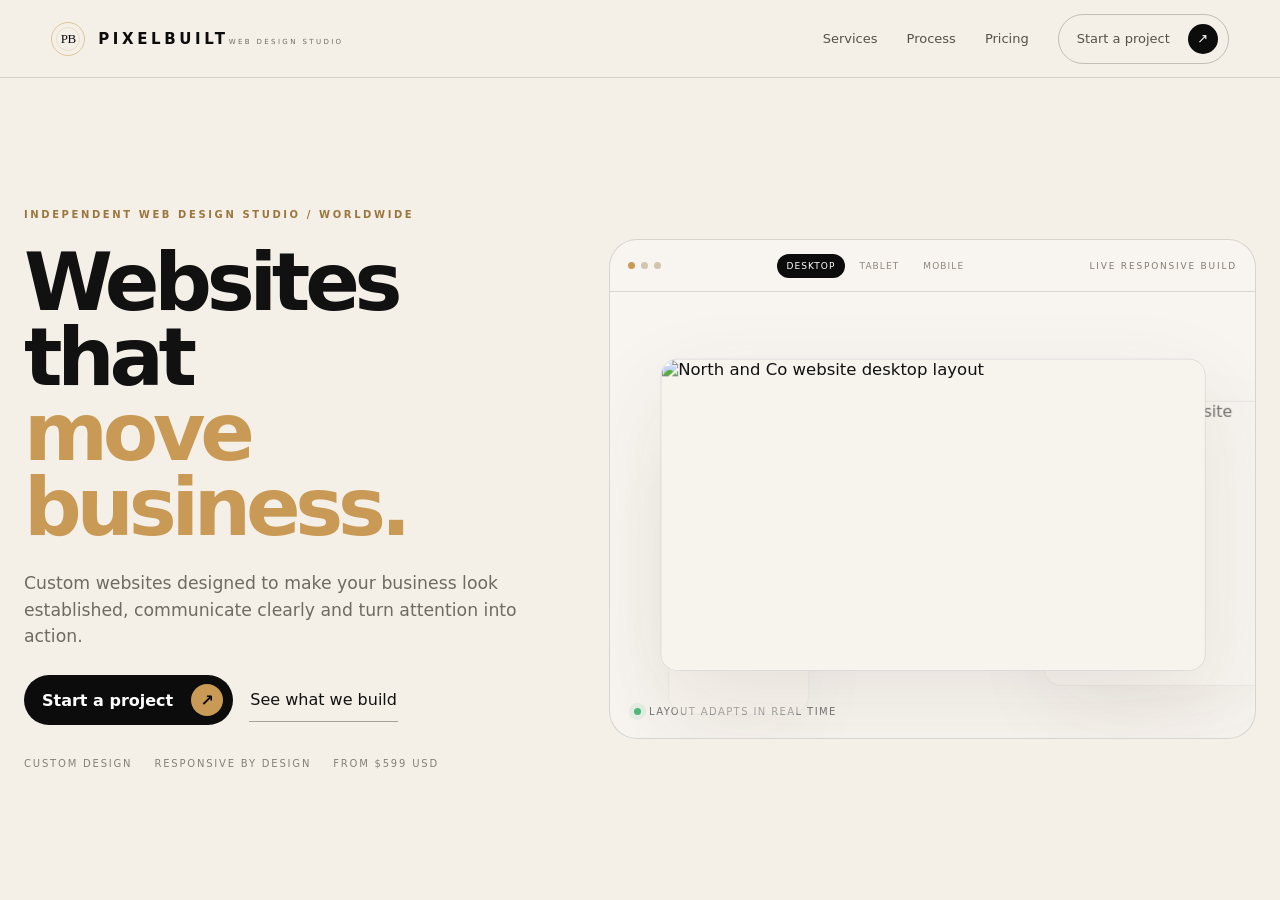
==== commit 285d0a1a: "Update index.html" ====
--- a/index.html
+++ b/index.html
@@ -133,6 +133,31 @@
 }
 @media(max-width:390px){.display{font-size:40px}.build-engine{min-height:300px}.engine-shell{height:290px}.service-demo{height:390px}.package-stage{height:590px}}
 @media(prefers-reduced-motion:reduce){*,*:before,*:after{animation:none!important;transition-duration:.01ms!important;scroll-behavior:auto!important}}
+
+/* Real image previews */
+.device{background:#fff;}
+.device-image{display:block;width:100%;height:100%;object-fit:cover;object-position:top center;}
+.device.desktop{width:82%;height:68%;}
+.device.tablet{width:36%;height:64%;}
+.device.mobile{width:22%;height:62%;}
+/* Keep screenshots fully visible within the device frame, rather than cropping their content. */
+.device-image{object-fit:contain;background:#f7f3ed;}
+/* Before / after uses the same image coordinates for an accurate wipe comparison. */
+.compare{width:94%;height:82%;background:#f6f1e9;}
+.before,.after{padding:0;overflow:hidden;}
+.before img,.after img{display:block;width:100%;height:100%;object-fit:cover;object-position:top center;}
+.after{overflow:visible;}
+.after img{max-width:none;}
+.compare-handle{pointer-events:none;}
+.compare-handle button{pointer-events:auto;cursor:ew-resize;}
+.site-footer{margin-top:28px;padding:22px 0 26px;border-top:1px solid var(--line);color:#69635c;background:rgba(255,255,255,.12);}
+.footer-inner{width:min(1240px,calc(100% - 48px));margin:auto;display:flex;align-items:center;justify-content:space-between;gap:14px 28px;flex-wrap:wrap;font-size:12px;line-height:1.5;}
+.footer-inner>div{display:grid;gap:3px;}.footer-inner>div strong{color:var(--ink);letter-spacing:.15em;font-size:11px;}.footer-inner>div span{font-size:10px;}
+.footer-inner p{margin:0;}.footer-inner p strong{font-weight:650;color:inherit;}.footer-inner small{font-size:11px;}
+.services .site-footer,.contact .site-footer{border-top-color:var(--line-dark);background:#0c0c0c;color:#a7a7a7;}
+.services .footer-inner>div strong,.contact .footer-inner>div strong{color:white;}
+@media(max-width:720px){.footer-inner{width:calc(100% - 30px);align-items:flex-start;flex-direction:column;gap:8px}.site-footer{margin-top:18px;padding:20px 0}.device.desktop{width:86%;height:66%}.device.tablet{width:40%;height:62%}.device.mobile{width:26%;height:60%}}
+
 </style>
 </head>
 <body>
@@ -179,22 +204,22 @@
             </div>
             <div class="canvas-zone">
               <div class="device desktop focus" data-device-panel="desktop">
-                <div class="mock-nav"><b class="mock-logo">NORTH / CO</b><div class="mock-links"><span>About</span><span>Services</span><span>Contact</span></div></div>
-                <div class="mock-hero"><div class="mock-copy"><h4>Built for the next move.</h4><p>A clear digital presence for a business ready to look as established online as it is offline.</p><span class="mock-cta">Start a conversation →</span></div><div class="mock-visual"></div></div>
+                 <img class="device-image" src="assets/desktop.png" alt="North and Co website desktop layout" loading="eager">
               </div>
               <div class="device tablet" data-device-panel="tablet">
-                <div class="mock-nav"><b class="mock-logo">NORTH / CO</b><div class="mock-links"><span>Menu</span></div></div>
-                <div class="mock-hero"><div class="mock-copy"><h4>Built for the next move.</h4><p>Clear structure. Strong first impression.</p><span class="mock-cta">Start →</span></div><div class="mock-visual"></div></div>
+                 <img class="device-image" src="assets/tablet.png" alt="North and Co website tablet layout" loading="eager">
               </div>
               <div class="device mobile" data-device-panel="mobile">
-                <div class="mock-nav"><b class="mock-logo">N / C</b><div class="mock-links"><span>☰</span></div></div>
-                <div class="mock-hero"><div class="mock-copy"><h4>Built for the next move.</h4><p>Clear. Responsive. Focused.</p><span class="mock-cta">Start →</span></div><div class="mock-visual"></div></div>
+                 <img class="device-image" src="assets/mobile.png" alt="North and Co website mobile layout" loading="eager">
               </div>
             </div>
             <div class="engine-caption"><i></i> Layout adapts in real time</div>
           </div>
         </div>
       </div>
+      <footer class="site-footer">
+  <div class="footer-inner"><div><strong>PIXELBUILT</strong><span>Web Design Studio</span></div><p>PixelBuilt is operated by <strong>Plannique Design Co.</strong></p><small>© <span class="copyright-year">2026</span> PixelBuilt. All rights reserved.</small></div>
+</footer>
     </section>
 
     <!-- SERVICES -->
@@ -225,7 +250,11 @@
             </div>
 
             <div class="demo-view redesign-site" data-demo="2">
-              <div class="compare" id="compare"><div class="before"><h3>Before.</h3><p>Busy hierarchy, weak direction and an outdated first impression.</p><div class="oldbox"></div></div><div class="after" id="afterPane"><h3>After.</h3><p>Sharper positioning, cleaner hierarchy and a more confident digital presence.</p><div class="newgrid"><i></i><i></i></div></div><div class="compare-handle" id="compareHandle"><button type="button" aria-label="Move comparison">↔</button></div></div>
+              <div class="compare" id="compare" role="group" aria-label="Website redesign before and after comparison">
+                 <div class="before"><img src="assets/before.png" alt="Website before redesign" loading="lazy"></div>
+                 <div class="after" id="afterPane"><img src="assets/after.png" alt="Website after redesign" loading="lazy"></div>
+                 <div class="compare-handle" id="compareHandle"><button type="button" aria-label="Drag to compare before and after" title="Drag to compare">↔</button></div>
+               </div>
             </div>
 
             <div class="demo-view shop-site" data-demo="3">
@@ -237,6 +266,9 @@
           </div>
         </div>
       </div>
+      <footer class="site-footer">
+  <div class="footer-inner"><div><strong>PIXELBUILT</strong><span>Web Design Studio</span></div><p>PixelBuilt is operated by <strong>Plannique Design Co.</strong></p><small>© <span class="copyright-year">2026</span> PixelBuilt. All rights reserved.</small></div>
+</footer>
     </section>
 
     <!-- PROCESS -->
@@ -259,6 +291,9 @@
           <div class="process-meter"><i id="processMeter"></i></div>
         </div>
       </div>
+      <footer class="site-footer">
+  <div class="footer-inner"><div><strong>PIXELBUILT</strong><span>Web Design Studio</span></div><p>PixelBuilt is operated by <strong>Plannique Design Co.</strong></p><small>© <span class="copyright-year">2026</span> PixelBuilt. All rights reserved.</small></div>
+</footer>
     </section>
 
     <!-- PRICING -->
@@ -275,6 +310,9 @@
           <article class="package-card"><div class="pkg-top"><div class="pkg-name">SIGNATURE</div><div>Complete presence</div></div><div><div class="pkg-price">$1,499 <small>USD</small></div><p class="pkg-desc">For businesses that need more room to explain, showcase and convert.</p></div><ul class="pkg-list"><li>Up to 7 page views</li><li>Premium visual direction</li><li>Loader / intro experience</li><li>Gallery / richer sections</li><li>Enhanced enquiry integration</li><li>Bilingual option available</li><li>3 revision rounds</li><li>3 months minor support</li></ul><div class="pkg-actions"><span>Best for a complete business website.</span><button class="cta" data-route="contact" data-package-choice="Signature — $1,499">Start Signature <i>↗</i></button></div></article>
         </div>
       </div>
+      <footer class="site-footer">
+  <div class="footer-inner"><div><strong>PIXELBUILT</strong><span>Web Design Studio</span></div><p>PixelBuilt is operated by <strong>Plannique Design Co.</strong></p><small>© <span class="copyright-year">2026</span> PixelBuilt. All rights reserved.</small></div>
+</footer>
     </section>
 
     <!-- CONTACT -->
@@ -283,6 +321,9 @@
         <div class="contact-intro"><div class="kicker">Start a project / 04</div><h2 class="display">Tell us what<br><span>you're building.</span></h2><p class="lead">A short guided enquiry. No complicated briefing document.</p></div>
         <form class="wizard" id="wizard"><div class="wizard-top"><span>Project enquiry</span><span id="wizardCount">01 / 03</span></div><div class="wizard-step active" data-wizard="0"><h3>What do you need?</h3><div class="choices" id="needChoices"><button type="button" class="choice">Business website</button><button type="button" class="choice">Landing page</button><button type="button" class="choice">Website redesign</button><button type="button" class="choice">E-commerce</button></div></div><div class="wizard-step" data-wizard="1"><h3>Which starting point fits?</h3><div class="choices" id="packageChoices"><button type="button" class="choice">Essential — $599</button><button type="button" class="choice">Signature — $1,499</button><button type="button" class="choice">Custom scope</button><button type="button" class="choice">Not sure yet</button></div></div><div class="wizard-step" data-wizard="2"><h3>Where should we reply?</h3><div class="field"><label>Your name</label><input id="clientName" required placeholder="Name"></div><div class="field"><label>Business / brand</label><input id="clientBusiness" placeholder="Business name"></div><div class="field"><label>Project note</label><textarea id="clientNote" placeholder="What should the website help your business achieve?"></textarea></div></div><div class="wizard-actions"><button type="button" id="wizardBack">Back</button><button type="button" class="primary" id="wizardNext">Continue →</button></div></form>
       </div>
+      <footer class="site-footer">
+  <div class="footer-inner"><div><strong>PIXELBUILT</strong><span>Web Design Studio</span></div><p>PixelBuilt is operated by <strong>Plannique Design Co.</strong></p><small>© <span class="copyright-year">2026</span> PixelBuilt. All rights reserved.</small></div>
+</footer>
     </section>
   </main>
 </div>
@@ -315,6 +356,8 @@
   addEventListener('hashchange',()=>setRoute(location.hash.replace('#','')||'home',true));
   setRoute(location.hash.replace('#','')||'home',true);
 
+  qsa(".copyright-year").forEach(el=>el.textContent=String(new Date().getFullYear()));
+
   // mobile menu
   const menuBtn=qs('#menuBtn'), mobileMenu=qs('#mobileMenu');
   menuBtn.addEventListener('click',()=>{const o=!mobileMenu.classList.contains('open');mobileMenu.classList.toggle('open',o);menuBtn.classList.toggle('open',o);menuBtn.setAttribute('aria-expanded',String(o))});
@@ -347,8 +390,9 @@
 
   // redesign comparison
   const compare=qs('#compare'),afterPane=qs('#afterPane'),handle=qs('#compareHandle'); let dragging=false;
-  function setCompare(clientX){const r=compare.getBoundingClientRect();const p=Math.max(8,Math.min(92,(clientX-r.left)/r.width*100));afterPane.style.clipPath=`inset(0 0 0 ${p}%)`;handle.style.left=p+'%'}
+  function setCompare(clientX){const r=compare.getBoundingClientRect();const p=Math.max(2,Math.min(98,(clientX-r.left)/r.width*100));afterPane.style.clipPath=`inset(0 0 0 ${p}%)`;handle.style.left=p+'%'}
   compare.addEventListener('pointerdown',e=>{dragging=true;compare.setPointerCapture(e.pointerId);setCompare(e.clientX)});compare.addEventListener('pointermove',e=>{if(dragging)setCompare(e.clientX)});compare.addEventListener('pointerup',()=>dragging=false);compare.addEventListener('pointercancel',()=>dragging=false);
+   qs('#compareHandle button').addEventListener('keydown',e=>{if(e.key==='ArrowLeft'||e.key==='ArrowRight'){e.preventDefault();const p=parseFloat(handle.style.left)||50;const next=Math.max(2,Math.min(98,p+(e.key==='ArrowRight'?5:-5)));afterPane.style.clipPath=`inset(0 0 0 ${next}%)`;handle.style.left=next+'%'}});
 
   // commerce
   let bag=0;const bagCount=qs('#bagCount'),cartToast=qs('#cartToast'),productObject=qs('#productObject');
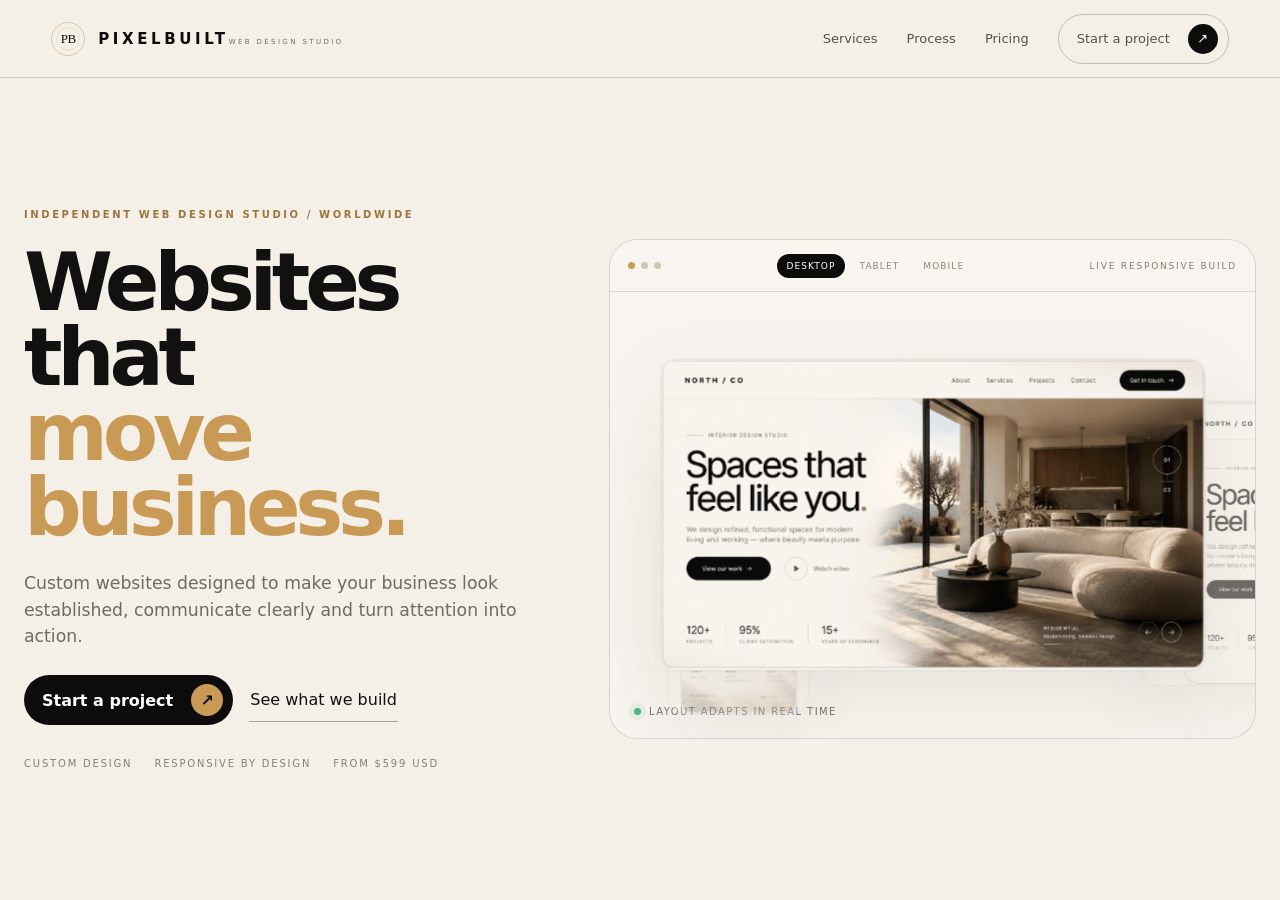
==== commit c018bc6d: "Update index.html" ====
--- a/index.html
+++ b/index.html
@@ -158,6 +158,15 @@
 .services .footer-inner>div strong,.contact .footer-inner>div strong{color:white;}
 @media(max-width:720px){.footer-inner{width:calc(100% - 30px);align-items:flex-start;flex-direction:column;gap:8px}.site-footer{margin-top:18px;padding:20px 0}.device.desktop{width:86%;height:66%}.device.tablet{width:40%;height:62%}.device.mobile{width:26%;height:60%}}
 
+/* Tablet is a landscape website preview, not a tall mobile card. */
+.device.tablet{width:72%;height:64%;border-radius:16px;}
+.device.tablet.focus{width:88%;height:72%;border-radius:17px;}
+.device.tablet .device-image{object-fit:contain;object-position:center;background:#f4f0e8;}
+@media(max-width:720px){
+  .device.tablet{width:72%;height:58%;}
+  .device.tablet.focus{width:94%;height:67%;}
+}
+
 </style>
 </head>
 <body>
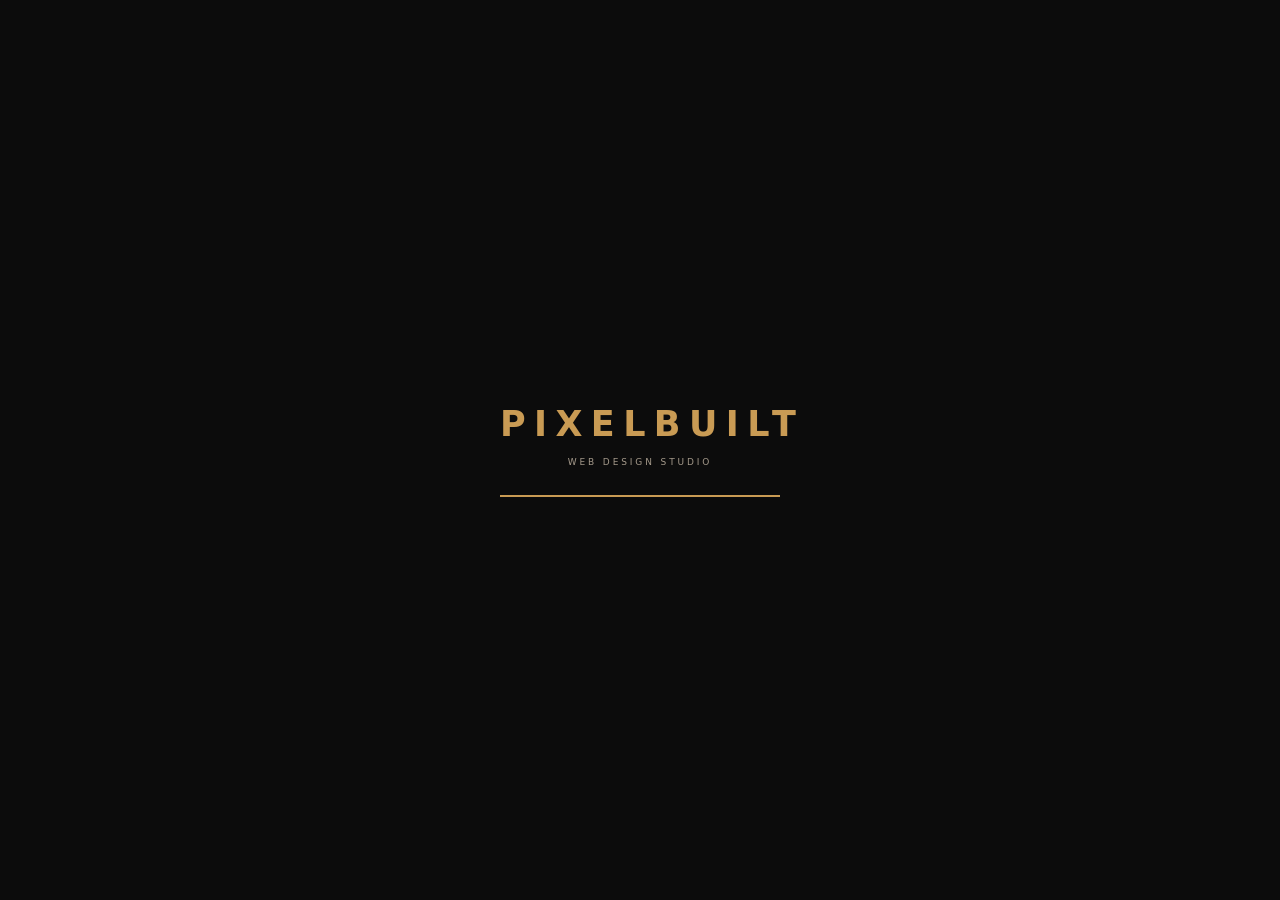
==== commit 6522fd60: "Update index.html" ====
--- a/index.html
+++ b/index.html
@@ -51,7 +51,7 @@
 
 /* ---------- PAGE TRANSITION ---------- */
 .transition{position:fixed;inset:0;z-index:80;pointer-events:none;display:grid;grid-template-columns:repeat(12,1fr);opacity:0}
-.transition i{background:var(--ink);transform:scaleY(0);transform-origin:bottom;transition:transform .42s var(--ease2)}
+.transition i{background:#C99B54;transform:scaleY(0);transform-origin:bottom;transition:transform .42s var(--ease2)}
 .transition.go{opacity:1}.transition.go i{transform:scaleY(1)}
 .transition.out i{transform-origin:top;transform:scaleY(0)}
 .transition i:nth-child(2){transition-delay:.025s}.transition i:nth-child(3){transition-delay:.05s}.transition i:nth-child(4){transition-delay:.075s}.transition i:nth-child(5){transition-delay:.1s}.transition i:nth-child(6){transition-delay:.125s}.transition i:nth-child(7){transition-delay:.15s}.transition i:nth-child(8){transition-delay:.175s}.transition i:nth-child(9){transition-delay:.2s}.transition i:nth-child(10){transition-delay:.225s}.transition i:nth-child(11){transition-delay:.25s}.transition i:nth-child(12){transition-delay:.275s}
@@ -167,9 +167,22 @@
   .device.tablet.focus{width:94%;height:67%;}
 }
 
+
+/* PixelBuilt first-entry loader — matching heading gold */
+.pb-loader{position:fixed;inset:0;z-index:9999;background:#0c0c0c;display:grid;place-items:center;transition:opacity .55s ease,visibility .55s ease}
+.pb-loader.is-done{opacity:0;visibility:hidden;pointer-events:none}
+.pb-loader-inner{width:min(280px,75vw);text-align:center}
+.pb-loader-name{color:#C99B54;font-size:clamp(24px,5vw,35px);font-weight:750;letter-spacing:.24em;line-height:1.2}
+.pb-loader-caption{color:#a59a8b;font-size:9px;letter-spacing:.32em;margin-top:12px}
+.pb-loader-track{height:2px;background:#2b251e;margin-top:28px;overflow:hidden}
+.pb-loader-bar{display:block;height:100%;width:0;background:#C99B54;animation:pb-load 1.05s cubic-bezier(.2,.7,.2,1) forwards}
+@keyframes pb-load{to{width:100%}}
+@media(prefers-reduced-motion:reduce){.pb-loader-bar{animation:none;width:100%}.pb-loader{transition:none}}
 </style>
 </head>
 <body>
+<div class="pb-loader" id="pbLoader" role="status" aria-label="Loading PixelBuilt"><div class="pb-loader-inner"><div class="pb-loader-name">PIXELBUILT</div><div class="pb-loader-caption">WEB DESIGN STUDIO</div><div class="pb-loader-track"><span class="pb-loader-bar"></span></div></div></div>
+
 <div class="app">
   <header class="header">
     <button class="brand" data-route="home" aria-label="PixelBuilt home">
@@ -342,6 +355,15 @@
 
 <script>
 (() => {
+  const loader=document.getElementById('pbLoader');
+  const homeEntry=!location.hash || location.hash==='#home';
+  const reduceMotion=matchMedia('(prefers-reduced-motion: reduce)').matches;
+  if(!homeEntry || sessionStorage.getItem('pbLoaded')==='1'){
+    loader.remove();
+  } else {
+    sessionStorage.setItem('pbLoaded','1');
+    setTimeout(()=>{loader.classList.add('is-done');setTimeout(()=>loader.remove(),600)},reduceMotion?100:1150);
+  }
   const qs=(s,r=document)=>r.querySelector(s), qsa=(s,r=document)=>[...r.querySelectorAll(s)];
   const pages=qsa('.page'), routeBtns=qsa('[data-route]'), transition=qs('#transition');
   transition.innerHTML='<i></i>'.repeat(12);
